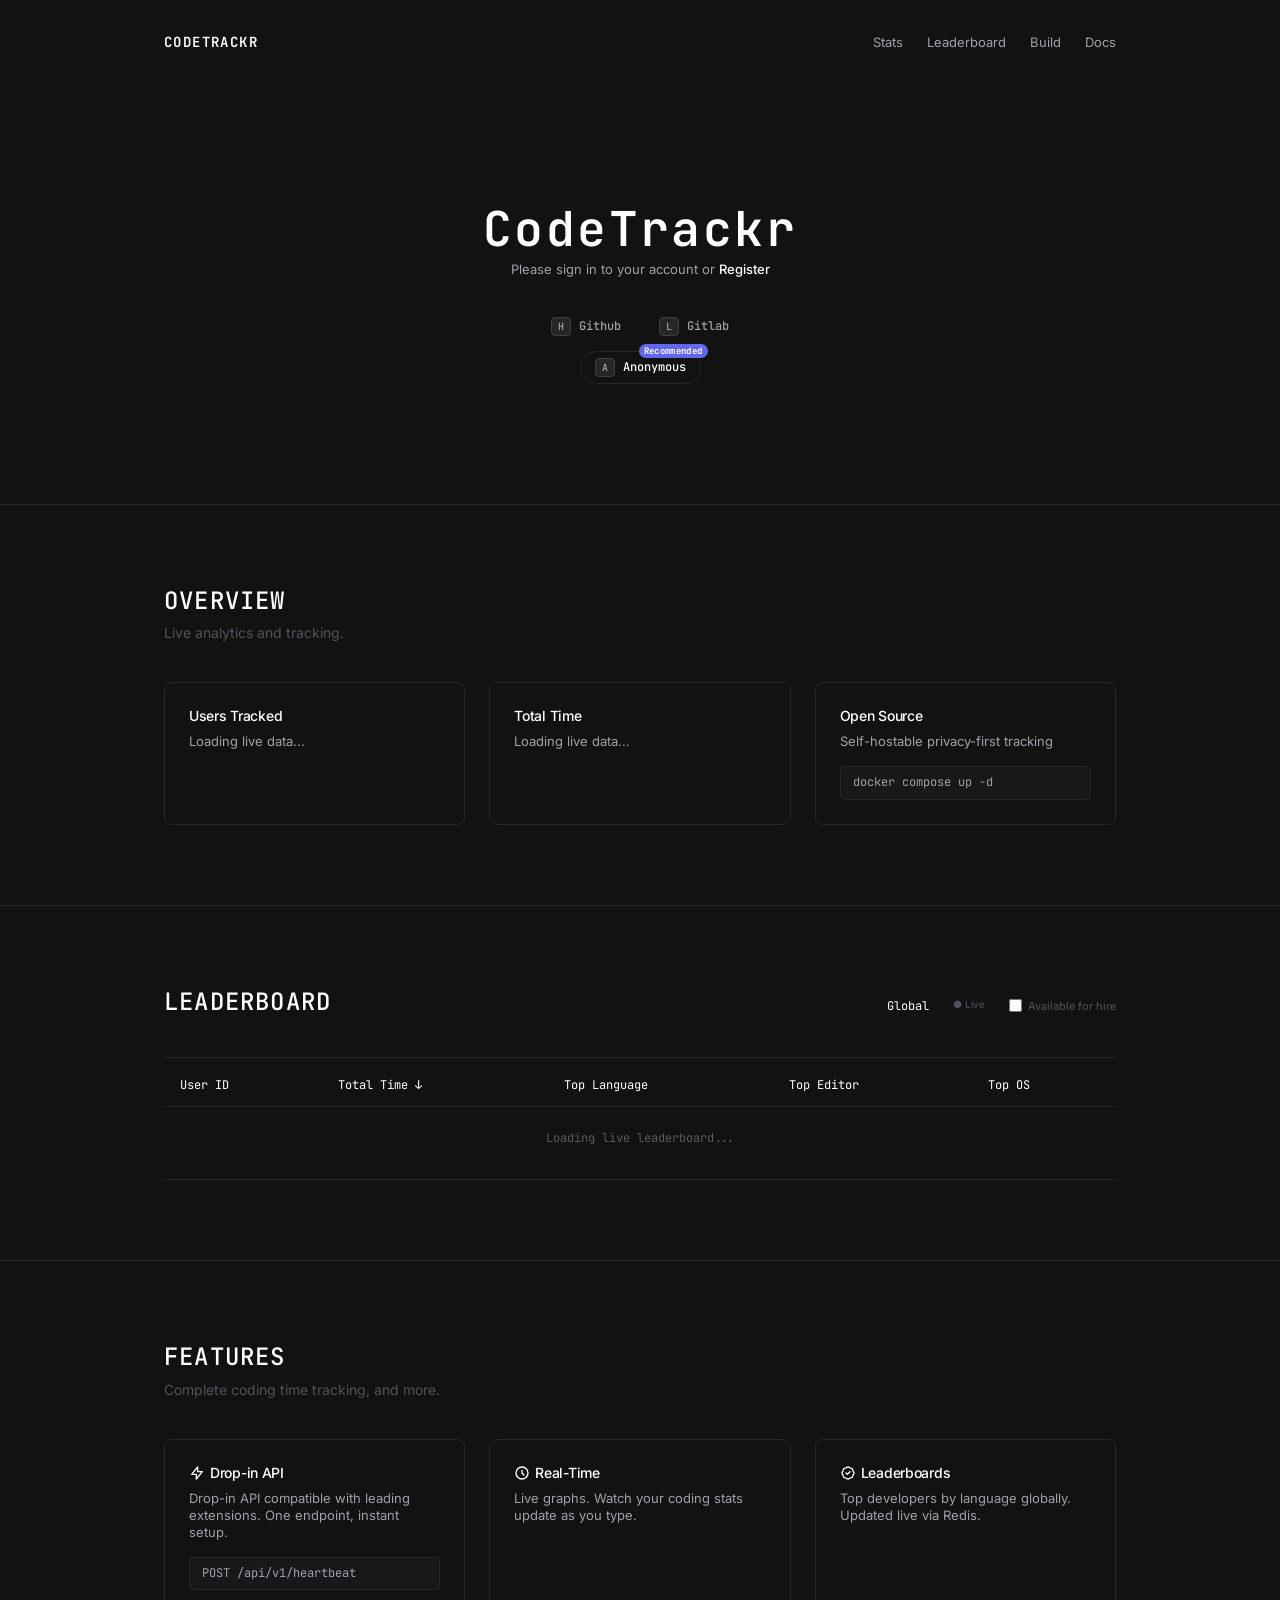
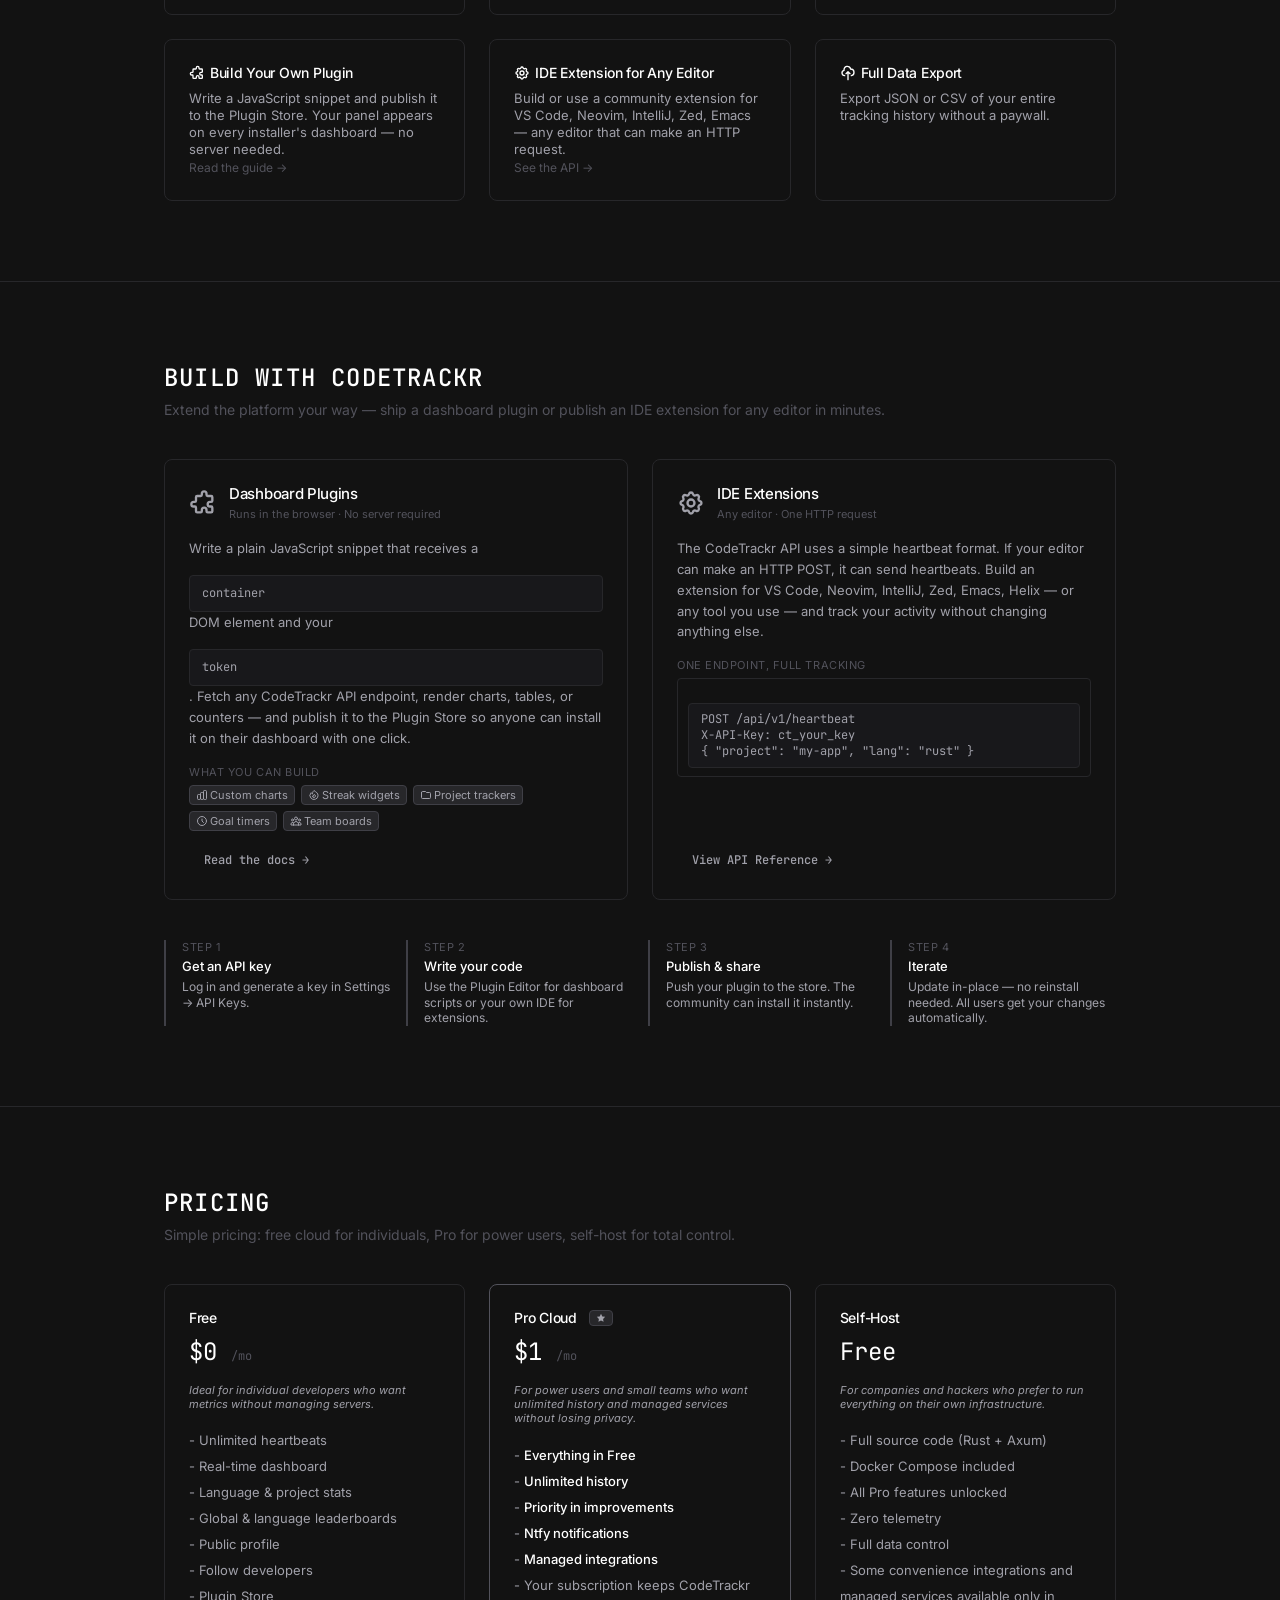
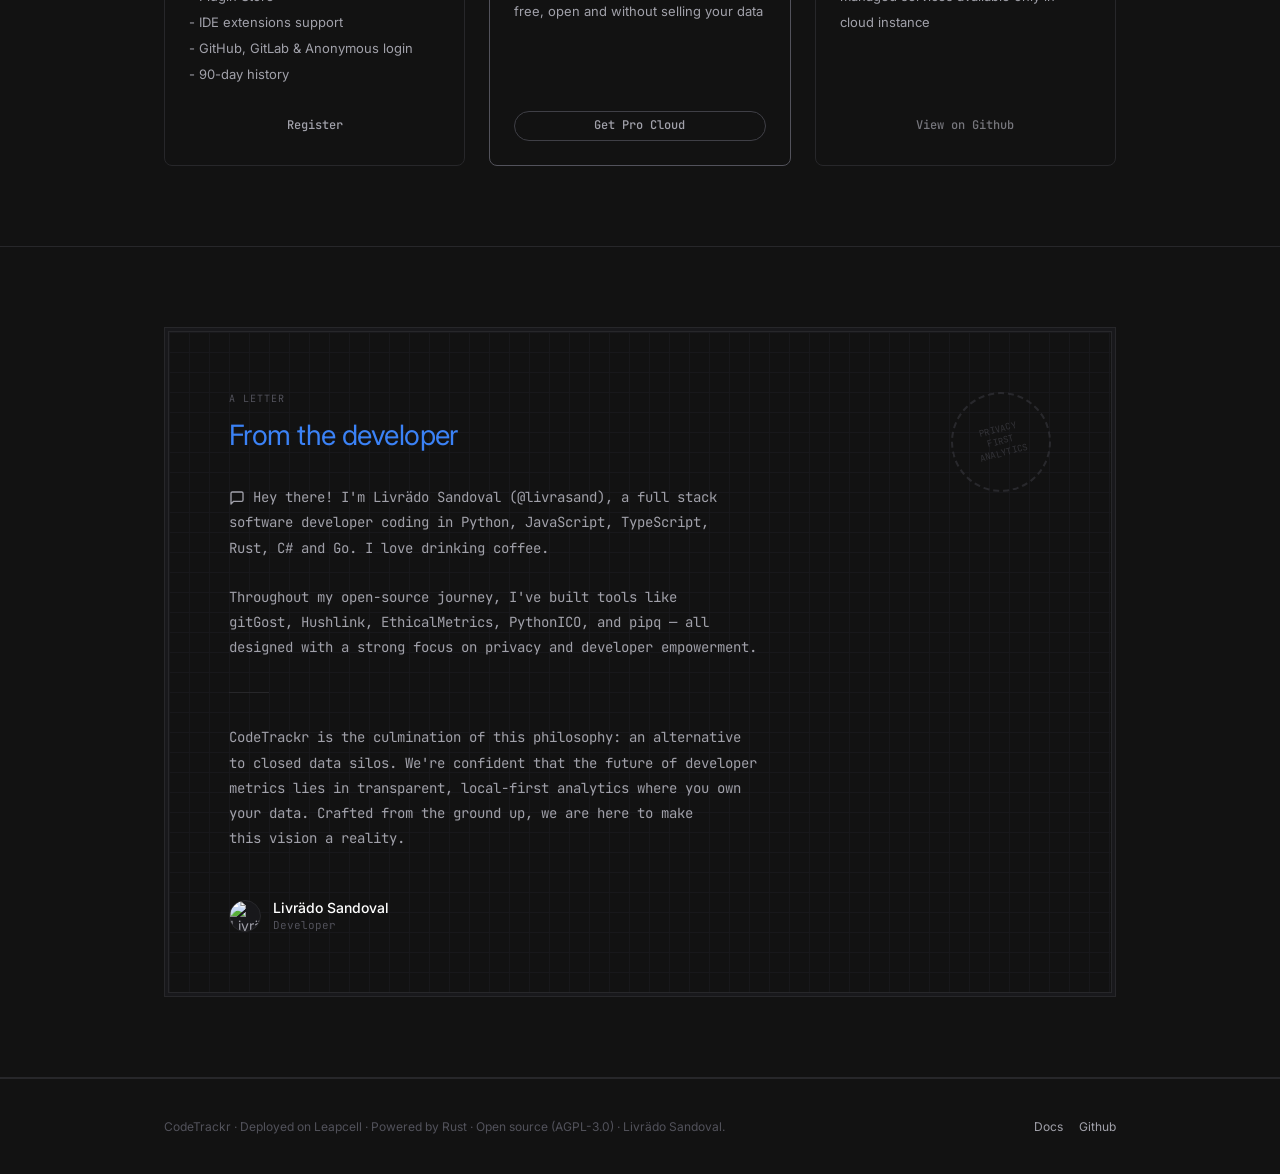
==== static/index.html @ 177bf5cb "Renumera migración 0012 a 0018, agrega migración 0019 para corregir color de celdas vacías en activi" ====
<!DOCTYPE html>
<html lang="en">

<head>
  <meta charset="UTF-8" />
  <meta name="viewport" content="width=device-width, initial-scale=1.0" />
  <title>CodeTrackr — Code Time Tracking</title>
  <meta name="description" content="Minimalist code time tracking for developers." />
  <link rel="icon" type="image/png" href="/static/images/logo.png" />
  <link rel="stylesheet" href="/static/css/main.css" />
  <script src="https://cdn.jsdelivr.net/npm/sortablejs@1.15.0/Sortable.min.js"></script>
</head>

<body>

  <!-- NAV -->
  <nav class="nav" id="nav">
    <div class="container nav-inner">
      <a href="/" class="nav-logo" id="nav-logo">CodeTrackr</a>
      <button class="nav-toggle" id="nav-toggle" aria-label="Menu" onclick="document.getElementById('nav-links').classList.toggle('open')"><span></span><span></span><span></span></button>
      <ul class="nav-links" id="nav-links">
        <li><a href="/#stats" class="nav-link">Stats</a></li>
        <li><a href="/#leaderboard" class="nav-link">Leaderboard</a></li>
        <li><a href="/#build" class="nav-link">Build</a></li>
        <li><a href="/docs" class="nav-link">Docs</a></li>
        <li id="nav-user-item" style="display:none;">
          <a href="javascript:void(0)" onclick="showDashboard()" class="nav-user-pill">
            <img id="nav-avatar" src="" alt="" style="width:24px; height:24px; border-radius:50%; margin-right:8px;">
            <span id="nav-username"></span>
          </a>
        </li>
      </ul>
    </div>
  </nav>

  <!-- HERO / LOGIN -->
  <section class="hero" id="hero">
    <div class="container">
      <div class="login-box">
        <div class="hero-logo-big">CodeTrackr</div>
        <p class="hero-desc">Please sign in to your account or <strong>Register</strong></p>
        <div class="login-actions">
          <a href="/auth/github" class="btn">
            <span class="key-hint">H</span> Github
          </a>
          <a href="/auth/gitlab" class="btn">
            <span class="key-hint">L</span> Gitlab
          </a>
          <button class="btn" onclick="showAnonymousAuth()" style="background:var(--bg); color:var(--text-main); border:1px solid var(--border); position:relative;">
            <span class="key-hint">A</span> Anonymous
            <span style="position:absolute; top:-8px; right:-8px; background:var(--accent); color:#fff; font-size:9px; font-weight:700; padding:1px 5px; border-radius:20px; letter-spacing:.04em; pointer-events:none;">Recommended</span>
          </button>
        </div>
      </div>
    </div>
  </section>

  <!-- STATS / OVERVIEW -->
  <section class="section" id="stats">
    <div class="container">
      <div class="section-header">
        <h2 class="section-title">Overview</h2>
        <p class="section-desc">Live analytics and tracking.</p>
      </div>
      <div class="grid-3">
        <div class="card">
          <h3>Users Tracked</h3>
          <p id="stat-devs" style="color:var(--text-muted);">Loading live data...</p>
        </div>
        <div class="card">
          <h3>Total Time</h3>
          <p id="stat-hours" style="color:var(--text-muted);">Loading live data...</p>
        </div>
        <div class="card">
          <h3>Open Source</h3>
          <p>Self-hostable privacy-first tracking</p>
          <code>docker compose up -d</code>
        </div>
      </div>
    </div>
  </section>

  <!-- LEADERBOARD -->
  <section class="section" id="leaderboard">
    <div class="container">
      <div class="section-header" style="display:flex; justify-content:space-between; align-items:baseline;">
        <h2 class="section-title" style="margin:0;">Leaderboard</h2>
        <div style="display:flex; align-items:center; gap:16px; flex-wrap:wrap;">
          <div class="lb-controls" style="display:flex; gap:16px;" id="lb-tabs">
            <button class="code-tab active" data-tab="global">Global</button>
            <span style="font-size:10px; color:var(--text-dark); margin-left:8px;">● Live</span>
          </div>
          <label style="display:flex; align-items:center; gap:6px; font-size:11px; color:var(--text-dark); cursor:pointer; margin-left:8px;">
            <input type="checkbox" id="lb-filter-hire" onchange="applyLeaderboardHireFilter(this)"> Available for hire
          </label>
        </div>
      </div>

      <div class="table-wrapper">
        <table>
          <thead>
            <tr>
              <th>User ID</th>
              <th>Total Time ↓</th>
              <th>Top Language</th>
              <th>Top Editor</th>
              <th>Top OS</th>
            </tr>
          </thead>
          <tbody id="lb-rows">
            <tr>
              <td colspan="5" style="text-align:center; padding: 24px; color: var(--text-muted); opacity: 0.5;">Loading live leaderboard...</td>
            </tr>
          </tbody>
        </table>
      </div>
    </div>
  </section>

  <!-- FEATURES -->
  <section class="section" id="features">
    <div class="container">
      <div class="section-header">
        <h2 class="section-title">Features</h2>
        <p class="section-desc">Complete coding time tracking, and more.</p>
      </div>
      <div class="grid-3">
        <div class="card">
          <h3><svg class="w-5 h-5 inline mr-2" style="width:16px; height:16px; margin-right: 5px; vertical-align:text-bottom;" fill="none" stroke="currentColor" viewBox="0 0 24 24"><path stroke-linecap="round" stroke-linejoin="round" stroke-width="2" d="M13 10V3L4 14h7v7l9-11h-7z"></path></svg>Drop-in API</h3>
          <p>Drop-in API compatible with leading extensions. One endpoint, instant setup.</p>
          <code>POST /api/v1/heartbeat</code>
        </div>
        <div class="card">
          <h3><svg class="w-5 h-5 inline mr-2" style="width:16px; height:16px; margin-right: 5px; vertical-align:text-bottom;" fill="none" stroke="currentColor" viewBox="0 0 24 24"><path stroke-linecap="round" stroke-linejoin="round" stroke-width="2" d="M12 8v4l3 3m6-3a9 9 0 11-18 0 9 9 0 0118 0z"></path></svg>Real-Time</h3>
          <p>Live graphs. Watch your coding stats update as you type.</p>
        </div>
        <div class="card">
          <h3><svg class="w-5 h-5 inline mr-2" style="width:16px; height:16px; margin-right: 5px; vertical-align:text-bottom;" fill="none" stroke="currentColor" viewBox="0 0 24 24"><path stroke-linecap="round" stroke-linejoin="round" stroke-width="2" d="M9 12l2 2 4-4M7.835 4.697a3.42 3.42 0 001.946-.806 3.42 3.42 0 014.438 0 3.42 3.42 0 001.946.806 3.42 3.42 0 013.138 3.138 3.42 3.42 0 00.806 1.946 3.42 3.42 0 010 4.438 3.42 3.42 0 00-.806 1.946 3.42 3.42 0 01-3.138 3.138 3.42 3.42 0 00-1.946.806 3.42 3.42 0 01-4.438 0 3.42 3.42 0 00-1.946-.806 3.42 3.42 0 01-3.138-3.138 3.42 3.42 0 00-.806-1.946 3.42 3.42 0 010-4.438 3.42 3.42 0 00.806-1.946 3.42 3.42 0 013.138-3.138z"></path></svg>Leaderboards</h3>
          <p>Top developers by language globally. Updated live via Redis.</p>
        </div>
        <div class="card">
          <h3><svg class="w-5 h-5 inline mr-2" style="width:16px; height:16px; margin-right: 5px; vertical-align:text-bottom;" fill="none" stroke="currentColor" viewBox="0 0 24 24"><path stroke-linecap="round" stroke-linejoin="round" stroke-width="2" d="M11 4a2 2 0 114 0v1a1 1 0 001 1h3a1 1 0 011 1v3a1 1 0 01-1 1h-1a2 2 0 100 4h1a1 1 0 011 1v3a1 1 0 01-1 1h-3a1 1 0 01-1-1v-1a2 2 0 10-4 0v1a1 1 0 01-1 1H7a1 1 0 01-1-1v-3a1 1 0 00-1-1H4a2 2 0 110-4h1a1 1 0 001-1V7a1 1 0 011-1h3a1 1 0 001-1V4z"></path></svg>Build Your Own Plugin</h3>
          <p>Write a JavaScript snippet and publish it to the Plugin Store. Your panel appears on every installer's dashboard — no server needed.</p>
          <a href="/docs#widget-plugins" style="font-size:12px; color:var(--text-dark);">Read the guide →</a>
        </div>
        <div class="card">
          <h3><svg class="w-5 h-5 inline mr-2" style="width:16px; height:16px; margin-right: 5px; vertical-align:text-bottom;" fill="none" stroke="currentColor" viewBox="0 0 24 24"><path stroke-linecap="round" stroke-linejoin="round" stroke-width="2" d="M10.325 4.317c.426-1.756 2.924-1.756 3.35 0a1.724 1.724 0 002.573 1.066c1.543-.94 3.31.826 2.37 2.37a1.724 1.724 0 001.065 2.572c1.756.426 1.756 2.924 0 3.35a1.724 1.724 0 00-1.066 2.573c.94 1.543-.826 3.31-2.37 2.37a1.724 1.724 0 00-2.572 1.065c-.426 1.756-2.924 1.756-3.35 0a1.724 1.724 0 00-2.573-1.066c-1.543.94-3.31-.826-2.37-2.37a1.724 1.724 0 00-1.065-2.572c-1.756-.426-1.756-2.924 0-3.35a1.724 1.724 0 001.066-2.573c-.94-1.543.826-3.31 2.37-2.37.996.608 2.296.07 2.572-1.065z"></path><path stroke-linecap="round" stroke-linejoin="round" stroke-width="2" d="M15 12a3 3 0 11-6 0 3 3 0 016 0z"></path></svg>IDE Extension for Any Editor</h3>
          <p>Build or use a community extension for VS Code, Neovim, IntelliJ, Zed, Emacs — any editor that can make an HTTP request.</p>
          <a href="/docs#creating-extensions" style="font-size:12px; color:var(--text-dark);">See the API →</a>
        </div>
        <div class="card">
          <h3><svg class="w-5 h-5 inline mr-2" style="width:16px; height:16px; margin-right: 5px; vertical-align:text-bottom;" fill="none" stroke="currentColor" viewBox="0 0 24 24"><path stroke-linecap="round" stroke-linejoin="round" stroke-width="2" d="M7 16a4 4 0 01-.88-7.903A5 5 0 1115.9 6L16 6a5 5 0 011 9.9M15 13l-3-3m0 0l-3 3m3-3v12"></path></svg>Full Data Export</h3>
          <p>Export JSON or CSV of your entire tracking history without a paywall.</p>
        </div>
      </div>
    </div>
  </section>

  <!-- BUILD WITH CODETRACKR -->
  <section class="section" id="build">
    <div class="container">
      <div class="section-header">
        <h2 class="section-title">Build with CodeTrackr</h2>
        <p class="section-desc">Extend the platform your way — ship a dashboard plugin or publish an IDE extension for any editor in minutes.</p>
      </div>

      <div class="grid-2" style="margin-bottom:40px;">
        <!-- Plugin card -->
        <div class="card" style="display:flex; flex-direction:column; gap:16px;">
          <div style="display:flex; align-items:center; gap:12px;">
            <svg style="font-size:28px; line-height:1; width:28px; height:28px;" fill="none" stroke="currentColor" viewBox="0 0 24 24"><path stroke-linecap="round" stroke-linejoin="round" stroke-width="2" d="M11 4a2 2 0 114 0v1a1 1 0 001 1h3a1 1 0 011 1v3a1 1 0 01-1 1h-1a2 2 0 100 4h1a1 1 0 011 1v3a1 1 0 01-1 1h-3a1 1 0 01-1-1v-1a2 2 0 10-4 0v1a1 1 0 01-1 1H7a1 1 0 01-1-1v-3a1 1 0 00-1-1H4a2 2 0 110-4h1a1 1 0 001-1V7a1 1 0 011-1h3a1 1 0 001-1V4z"></path></svg>
            <div>
              <h3 style="margin:0; font-size:15px;">Dashboard Plugins</h3>
              <span style="font-size:11px; color:var(--text-dark);">Runs in the browser · No server required</span>
            </div>
          </div>
          <p style="font-size:13px; color:var(--text-muted); line-height:1.6; margin:0;">Write a plain JavaScript snippet that receives a <code>container</code> DOM element and your <code>token</code>. Fetch any CodeTrackr API endpoint, render charts, tables, or counters — and publish it to the Plugin Store so anyone can install it on their dashboard with one click.</p>
          <div style="display:flex; flex-direction:column; gap:6px;">
            <div style="font-size:11px; color:var(--text-dark); text-transform:uppercase; letter-spacing:.05em;">What you can build</div>
            <div style="display:flex; flex-wrap:wrap; gap:6px;">
              <span class="key-hint" style="font-size:11px;"><svg style="width:12px; height:12px; margin-right:2px; vertical-align:text-bottom;" fill="none" stroke="currentColor" viewBox="0 0 24 24"><path stroke-linecap="round" stroke-linejoin="round" stroke-width="2" d="M9 19v-6a2 2 0 00-2-2H5a2 2 0 00-2 2v6a2 2 0 002 2h2a2 2 0 002-2zm0 0V9a2 2 0 012-2h2a2 2 0 012 2v10m-6 0a2 2 0 002 2h2a2 2 0 002-2m0 0V5a2 2 0 012-2h2a2 2 0 012 2v14a2 2 0 01-2 2h-2a2 2 0 01-2-2z"></path></svg> Custom charts</span>
              <span class="key-hint" style="font-size:11px;"><svg style="width:12px; height:12px; margin-right:2px; vertical-align:text-bottom;" fill="none" stroke="currentColor" viewBox="0 0 24 24"><path stroke-linecap="round" stroke-linejoin="round" stroke-width="2" d="M17.657 18.657A8 8 0 016.343 7.343S7 9 9 10c0-2 .5-5 2.986-7C14 5 16.09 5.777 17.656 7.343A7.975 7.975 0 0120 13a7.975 7.975 0 01-2.343 5.657z"></path><path stroke-linecap="round" stroke-linejoin="round" stroke-width="2" d="M9.879 16.121A3 3 0 1012.015 11L11 14H9c0 .768.293 1.536.879 2.121z"></path></svg> Streak widgets</span>
              <span class="key-hint" style="font-size:11px;"><svg style="width:12px; height:12px; margin-right:2px; vertical-align:text-bottom;" fill="none" stroke="currentColor" viewBox="0 0 24 24"><path stroke-linecap="round" stroke-linejoin="round" stroke-width="2" d="M3 7v10a2 2 0 002 2h14a2 2 0 002-2V9a2 2 0 00-2-2h-6l-2-2H5a2 2 0 00-2 2z"></path></svg> Project trackers</span>
              <span class="key-hint" style="font-size:11px;"><svg style="width:12px; height:12px; margin-right:2px; vertical-align:text-bottom;" fill="none" stroke="currentColor" viewBox="0 0 24 24"><path stroke-linecap="round" stroke-linejoin="round" stroke-width="2" d="M12 8v4l3 3m6-3a9 9 0 11-18 0 9 9 0 0118 0z"></path></svg> Goal timers</span>
              <span class="key-hint" style="font-size:11px;"><svg style="width:12px; height:12px; margin-right:2px; vertical-align:text-bottom;" fill="none" stroke="currentColor" viewBox="0 0 24 24"><path stroke-linecap="round" stroke-linejoin="round" stroke-width="2" d="M17 20h5v-2a3 3 0 00-5.356-1.857M17 20H7m10 0v-2c0-.656-.126-1.283-.356-1.857M7 20H2v-2a3 3 0 015.356-1.857M7 20v-2c0-.656.126-1.283.356-1.857m0 0a5.002 5.002 0 019.288 0M15 7a3 3 0 11-6 0 3 3 0 016 0zm6 3a2 2 0 11-4 0 2 2 0 014 0zM7 10a2 2 0 11-4 0 2 2 0 014 0z"></path></svg> Team boards</span>
            </div>
          </div>
          <div style="display:flex; gap:8px; margin-top:auto;">
            <a href="/docs#widget-plugins" class="btn" style="font-size:12px; padding:5px 14px;">Read the docs →</a>
          </div>
        </div>

        <!-- IDE Extension card -->
        <div class="card" style="display:flex; flex-direction:column; gap:16px;">
          <div style="display:flex; align-items:center; gap:12px;">
            <svg style="font-size:28px; line-height:1; width:28px; height:28px;" fill="none" stroke="currentColor" viewBox="0 0 24 24"><path stroke-linecap="round" stroke-linejoin="round" stroke-width="2" d="M10.325 4.317c.426-1.756 2.924-1.756 3.35 0a1.724 1.724 0 002.573 1.066c1.543-.94 3.31.826 2.37 2.37a1.724 1.724 0 001.065 2.572c1.756.426 1.756 2.924 0 3.35a1.724 1.724 0 00-1.066 2.573c.94 1.543-.826 3.31-2.37 2.37a1.724 1.724 0 00-2.572 1.065c-.426 1.756-2.924 1.756-3.35 0a1.724 1.724 0 00-2.573-1.066c-1.543.94-3.31-.826-2.37-2.37a1.724 1.724 0 00-1.065-2.572c-1.756-.426-1.756-2.924 0-3.35a1.724 1.724 0 001.066-2.573c-.94-1.543.826-3.31 2.37-2.37.996.608 2.296.07 2.572-1.065z"></path><path stroke-linecap="round" stroke-linejoin="round" stroke-width="2" d="M15 12a3 3 0 11-6 0 3 3 0 016 0z"></path></svg>
            <div>
              <h3 style="margin:0; font-size:15px;">IDE Extensions</h3>
              <span style="font-size:11px; color:var(--text-dark);">Any editor · One HTTP request</span>
            </div>
          </div>
          <p style="font-size:13px; color:var(--text-muted); line-height:1.6; margin:0;">The CodeTrackr API uses a simple heartbeat format. If your editor can make an HTTP POST, it can send heartbeats. Build an extension for VS Code, Neovim, IntelliJ, Zed, Emacs, Helix — or any tool you use — and track your activity without changing anything else.</p>
          <div style="display:flex; flex-direction:column; gap:6px;">
            <div style="font-size:11px; color:var(--text-dark); text-transform:uppercase; letter-spacing:.05em;">One endpoint, full tracking</div>
            <pre style="margin:0; font-size:11px; background:var(--bg); border:1px solid var(--border); border-radius:var(--radius-sm); padding:8px 10px; overflow:auto;"><code>POST /api/v1/heartbeat
X-API-Key: ct_your_key
{ "project": "my-app", "lang": "rust" }</code></pre>
          </div>
          <div style="display:flex; gap:8px; margin-top:auto;">
            <a href="/docs#creating-extensions" class="btn" style="font-size:12px; padding:5px 14px;">View API Reference →</a>
          </div>
        </div>
      </div>

      <!-- Steps row -->
      <div style="display:grid; grid-template-columns:repeat(auto-fit,minmax(180px,1fr)); gap:16px;">
        <div style="border-left:2px solid var(--border-focus); padding-left:16px;">
          <div style="font-size:11px; color:var(--text-dark); text-transform:uppercase; letter-spacing:.05em; margin-bottom:4px;">Step 1</div>
          <div style="font-size:13px; color:var(--text-main); font-weight:500; margin-bottom:4px;">Get an API key</div>
          <div style="font-size:12px; color:var(--text-muted);">Log in and generate a key in Settings → API Keys.</div>
        </div>
        <div style="border-left:2px solid var(--border-focus); padding-left:16px;">
          <div style="font-size:11px; color:var(--text-dark); text-transform:uppercase; letter-spacing:.05em; margin-bottom:4px;">Step 2</div>
          <div style="font-size:13px; color:var(--text-main); font-weight:500; margin-bottom:4px;">Write your code</div>
          <div style="font-size:12px; color:var(--text-muted);">Use the Plugin Editor for dashboard scripts or your own IDE for extensions.</div>
        </div>
        <div style="border-left:2px solid var(--border-focus); padding-left:16px;">
          <div style="font-size:11px; color:var(--text-dark); text-transform:uppercase; letter-spacing:.05em; margin-bottom:4px;">Step 3</div>
          <div style="font-size:13px; color:var(--text-main); font-weight:500; margin-bottom:4px;">Publish &amp; share</div>
          <div style="font-size:12px; color:var(--text-muted);">Push your plugin to the store. The community can install it instantly.</div>
        </div>
        <div style="border-left:2px solid var(--border-focus); padding-left:16px;">
          <div style="font-size:11px; color:var(--text-dark); text-transform:uppercase; letter-spacing:.05em; margin-bottom:4px;">Step 4</div>
          <div style="font-size:13px; color:var(--text-main); font-weight:500; margin-bottom:4px;">Iterate</div>
          <div style="font-size:12px; color:var(--text-muted);">Update in-place — no reinstall needed. All users get your changes automatically.</div>
        </div>
      </div>
    </div>
  </section>

  <!-- DASHBOARD -->
  <section class="section hidden" id="dashboard">
    <div class="container">
      <div style="display:flex; justify-content:space-between; align-items:center; margin-bottom:32px;">
        <div style="display:flex; align-items:center; gap:16px;">
          <img id="dash-avatar" src="" alt="" style="width:48px; height:48px; border-radius:50%; border:1px solid var(--border);">
          <div>
            <div id="dash-greeting" style="font-size:18px; color:var(--text-main);">Good morning!</div>
            <div id="dash-date" style="font-size:12px; color:var(--text-muted);"></div>
          </div>
        </div>
        <div style="display:flex; align-items:center; gap:16px;">
          <a href="/plugin-store" class="nav-link" style="font-size:12px; padding:4px 12px;" >Plugin Store</a>
          <span id="dash-pro-badge" style="display:none; font-size:11px; color:var(--text-dark);" class="key-hint"><svg style="width:10px; height:10px; vertical-align:text-bottom;" fill="currentColor" viewBox="0 0 24 24"><path d="M12 2l3.09 6.26L22 9.27l-5 4.87 1.18 6.88L12 17.77l-6.18 3.25L7 14.14 2 9.27l6.91-1.01L12 2z"></path></svg> Pro</span>
          <button id="btn-upgrade-pro" onclick="startCheckout(this)" style="display:none; font-size:12px; padding:4px 12px;cursor: pointer;" class="key-hint">★ Upgrade to Pro</button>
          <button class="btn" onclick="logout()" style="color:var(--text-dark); font-size:12px; padding:4px 12px;">Logout</button>
        </div>
      </div>

      <!-- Stat Cards -->
      <div class="grid-3" style="margin-bottom:32px;">
        <div class="card" id="dcard-today">
          <h3 style="font-size:11px; text-transform:uppercase; color:var(--text-dark); margin-bottom:8px;">Today</h3>
          <div id="dcard-today-val" style="font-size:28px; font-family:var(--font-mono); color:var(--text-main);">—</div>
          <div id="dcard-today-lang" style="font-size:12px; color:var(--text-muted); margin-top:4px;">—</div>
        </div>
        <div class="card">
          <h3 style="font-size:11px; text-transform:uppercase; color:var(--text-dark); margin-bottom:8px;">This Week</h3>
          <div id="dcard-week-val" style="font-size:28px; font-family:var(--font-mono); color:var(--text-main);">—</div>
          <div id="dcard-week-proj" style="font-size:12px; color:var(--text-muted); margin-top:4px;">—</div>
        </div>
        <div class="card">
          <h3 style="font-size:11px; text-transform:uppercase; color:var(--text-dark); margin-bottom:8px;">Streak</h3>
          <div id="dcard-streak-val" style="font-size:28px; font-family:var(--font-mono); color:var(--text-main);">—</div>
          <div style="font-size:12px; color:var(--text-muted); margin-top:4px;">Current: <span id="dash-streak">—</span> days</div>
        </div>
      </div>

      <div class="grid-2" style="margin-bottom:32px;">
        <!-- Daily Chart -->
        <div class="card dash-chart-card">
          <h3 style="font-size:12px; text-transform:uppercase; color:var(--text-dark); margin-bottom:16px;">Daily Activity (7d)</h3>
          <div id="chart-daily-container" style="display:flex; align-items:flex-end; gap:6px; height:80px;"></div>
        </div>
        <!-- Languages -->
        <div class="card">
          <h3 style="font-size:12px; text-transform:uppercase; color:var(--text-dark); margin-bottom:4px;">Top Language</h3>
          <div id="dcard-lang-val" style="font-size:20px; font-family:var(--font-mono); color:var(--text-main); margin-bottom:2px;">—</div>
          <div id="dcard-lang-pct" style="font-size:12px; color:var(--text-muted); margin-bottom:16px;">—</div>
          <div id="lang-bars"></div>
        </div>
      </div>

      <!-- Projects -->
      <div class="card" style="margin-bottom:32px;">
        <h3 style="font-size:12px; text-transform:uppercase; color:var(--text-dark); margin-bottom:12px;">Projects (7d)</h3>
        <div id="dash-projects-list"><span style="font-size:12px; color:var(--text-muted);">—</span></div>
      </div>

      <!-- Work Types + Sessions -->
      <div class="grid-2" style="margin-bottom:32px;">
        <!-- Work Type Breakdown -->
        <div class="card" id="dash-work-types-card">
          <div style="display:flex; justify-content:space-between; align-items:center; margin-bottom:12px;">
            <h3 style="font-size:12px; text-transform:uppercase; color:var(--text-dark); margin:0;">Work Type (7d)</h3>
          </div>
          <div id="dash-work-types-bars"><span style="font-size:12px; color:var(--text-muted);">—</span></div>
        </div>
        <!-- Coding Sessions -->
        <div class="card" id="dash-sessions-card">
          <div style="display:flex; justify-content:space-between; align-items:center; margin-bottom:12px;">
            <h3 style="font-size:12px; text-transform:uppercase; color:var(--text-dark); margin:0;">Recent Sessions</h3>
            <span id="dash-sessions-count" style="font-size:11px; color:var(--text-dark);"></span>
          </div>
          <div id="dash-sessions-list"><span style="font-size:12px; color:var(--text-muted);">—</span></div>
        </div>
      </div>

      <!-- API Key -->
      <div class="card" style="margin-bottom:32px;">
        <h3 style="font-size:12px; text-transform:uppercase; color:var(--text-dark); margin-bottom:12px;">API Key</h3>
        <code id="dash-apikey" style="font-size:13px;">—</code>
        <div style="margin-top:12px; display:flex; gap:8px;">
          <button class="btn" id="btn-copy-key" style="padding:4px 10px; font-size:11px;">Copy</button>
          <button class="btn" id="btn-new-key" style="padding:4px 10px; font-size:11px;">New Key</button>
        </div>
      </div>

      <!-- Plugin Panels (installed) -->
      <div id="dash-plugins" style="display:grid; gap:16px; margin-bottom:32px;"></div>



      <!-- Public Profile Settings -->
      <div class="card" style="margin-bottom:32px;" id="profile-settings-card">
        <div style="display:flex; justify-content:space-between; align-items:center; margin-bottom:16px;">
          <h3 style="font-size:12px; text-transform:uppercase; color:var(--text-dark); margin:0;">Public Profile</h3>
          <a id="dash-profile-link" href="#" target="_blank" style="font-size:11px; color:var(--text-dark);">↗ View my profile</a>
        </div>
        <div style="display:grid; grid-template-columns:1fr 1fr; gap:12px; margin-bottom:16px;">
          <div>
            <label style="font-size:11px; color:var(--text-dark); display:block; margin-bottom:4px;">Bio</label>
            <textarea id="profile-bio" rows="2" placeholder="Tell the world about yourself…" style="width:100%; background:var(--bg); border:1px solid var(--border); color:var(--text-main); padding:6px 10px; font-size:12px; border-radius:var(--radius-sm); box-sizing:border-box; resize:vertical;"></textarea>
          </div>
          <div>
            <label style="font-size:11px; color:var(--text-dark); display:block; margin-bottom:4px;">Website</label>
            <input id="profile-website" type="url" placeholder="https://your-site.com" style="width:100%; background:var(--bg); border:1px solid var(--border); color:var(--text-main); padding:6px 10px; font-size:12px; border-radius:var(--radius-sm); box-sizing:border-box;">
          </div>
        </div>
        <div style="font-size:11px; color:var(--text-dark); margin-bottom:10px; text-transform:uppercase; letter-spacing:.05em;">Show on profile</div>
        <div style="display:flex; flex-wrap:wrap; gap:10px; margin-bottom:16px;" id="profile-toggles">
          <label style="display:flex; align-items:center; gap:6px; font-size:12px; cursor:pointer;"><input type="checkbox" id="ptog-public" onchange="saveProfileSettings()"> Public profile</label>
          <label style="display:flex; align-items:center; gap:6px; font-size:12px; cursor:pointer;"><input type="checkbox" id="ptog-activity" onchange="saveProfileSettings()"> Activity</label>
          <label style="display:flex; align-items:center; gap:6px; font-size:12px; cursor:pointer;"><input type="checkbox" id="ptog-streak" onchange="saveProfileSettings()"> Streak</label>
          <label style="display:flex; align-items:center; gap:6px; font-size:12px; cursor:pointer;"><input type="checkbox" id="ptog-languages" onchange="saveProfileSettings()"> Languages</label>
          <label style="display:flex; align-items:center; gap:6px; font-size:12px; cursor:pointer;"><input type="checkbox" id="ptog-projects" onchange="saveProfileSettings()"> Projects</label>
          <label style="display:flex; align-items:center; gap:6px; font-size:12px; cursor:pointer;"><input type="checkbox" id="ptog-plugins" onchange="saveProfileSettings()"> Plugins</label>
          <label style="display:flex; align-items:center; gap:6px; font-size:12px; cursor:pointer;"><input type="checkbox" id="ptog-hire" onchange="saveProfileSettings()"> Available for hire</label>
        </div>
        <button class="btn" style="font-size:12px;" onclick="saveProfileSettings()">Save Profile</button>
        <span id="profile-save-status" style="font-size:11px; color:var(--accent); margin-left:10px; display:none;">Saved!</span>
      </div>

    </div>
  </section>

  <!-- PUBLIC PROFILE VIEW -->
  <section class="section hidden" id="public-profile">
    <div class="container" style="max-width:720px;">
      <!-- Header -->
      <div style="display:flex; align-items:flex-start; gap:20px; margin-bottom:28px; flex-wrap:wrap;">
        <img id="pp-avatar" src="" alt="" style="width:72px; height:72px; border-radius:50%; border:1px solid var(--border); flex-shrink:0;">
        <div style="flex:1; min-width:180px;">
          <div style="display:flex; align-items:center; gap:12px; flex-wrap:wrap; margin-bottom:4px;">
            <h2 style="margin:0; font-size:20px;" id="pp-display-name"></h2>
            <span style="font-size:13px; color:var(--text-dark);" id="pp-username"></span>
            <span class="key-hint" style="font-size:10px; display:none;" id="pp-plan"></span>
          </div>
          <p style="margin:4px 0 8px; font-size:13px; color:var(--text-muted); line-height:1.5;" id="pp-bio"></p>
          <div style="display:flex; gap:16px; flex-wrap:wrap; font-size:12px; color:var(--text-dark);">
            <span><strong id="pp-followers">0</strong> followers</span>
            <span><strong id="pp-following">0</strong> following</span>
            <span id="pp-country"></span>
            <a id="pp-website" href="#" target="_blank" style="color:var(--text-dark); display:none;">↗ website</a>
          </div>
        </div>
        <div id="pp-actions" style="flex-shrink:0;"></div>
      </div>

      <!-- Streak + Weekly -->
      <div class="grid-3" style="margin-bottom:24px;" id="pp-stats-row">
        <div class="card" id="pp-streak-card">
          <h3 style="font-size:11px; text-transform:uppercase; color:var(--text-dark); margin-bottom:4px;">Streak</h3>
          <div style="font-size:24px; font-family:var(--font-mono);" id="pp-streak">—</div>
          <div style="font-size:11px; color:var(--text-muted);">days</div>
        </div>
        <div class="card" id="pp-activity-card">
          <h3 style="font-size:11px; text-transform:uppercase; color:var(--text-dark); margin-bottom:4px;">This Week</h3>
          <div style="font-size:24px; font-family:var(--font-mono);" id="pp-weekly">—</div>
          <div style="font-size:11px; color:var(--text-muted);">coded</div>
        </div>
        <div class="card">
          <h3 style="font-size:11px; text-transform:uppercase; color:var(--text-dark); margin-bottom:4px;">Member since</h3>
          <div style="font-size:14px; font-family:var(--font-mono);" id="pp-since">—</div>
        </div>
      </div>

      <!-- Languages -->
      <div class="card" style="margin-bottom:24px; display:none;" id="pp-languages-card">
        <h3 style="font-size:12px; text-transform:uppercase; color:var(--text-dark); margin-bottom:12px;">Languages (30d)</h3>
        <div id="pp-lang-bars"></div>
      </div>

      <!-- Projects -->
      <div class="card" style="margin-bottom:24px; display:none;" id="pp-projects-card">
        <h3 style="font-size:12px; text-transform:uppercase; color:var(--text-dark); margin-bottom:12px;">Projects (30d)</h3>
        <div id="pp-projects-list"></div>
      </div>

      <!-- Plugins -->
      <div style="margin-bottom:24px; display:none;" id="pp-plugins-card">
        <h3 style="font-size:12px; text-transform:uppercase; color:var(--text-dark); margin-bottom:12px;">Published Plugins</h3>
        <div class="grid-3" id="pp-plugins-grid"></div>
      </div>

      <!-- Available for Hire badge (conditional) -->
      <div id="pp-hire-section" style="display:none; margin-bottom:16px;">
        <span style="display:inline-flex; align-items:center; gap:6px; font-size:12px; background:var(--accent); color:#fff; border-radius:var(--radius-sm); padding:4px 10px; font-weight:600;"><svg style="width:10px; height:10px; vertical-align:text-bottom;" fill="none" stroke="currentColor" viewBox="0 0 24 24"><path stroke-linecap="round" stroke-linejoin="round" stroke-width="2" d="M5 3v4M3 5h4M6 17v4m-2-2h4m5-16l2.286 6.857L21 12l-5.714 2.143L13 21l-2.286-6.857L5 12l5.714-2.143L13 3z"></path></svg> Available for hire</span>
      </div>

      <!-- Actions row: always visible -->
      <div style="display:flex; align-items:center; gap:8px; margin-bottom:24px; flex-wrap:wrap;">
        <button class="btn" style="font-size:12px;" id="pp-contact-btn" onclick="openContactModal()"><svg style="width:12px; height:12px; vertical-align:text-bottom;" fill="none" stroke="currentColor" viewBox="0 0 24 24"><path stroke-linecap="round" stroke-linejoin="round" stroke-width="2" d="M3 8l7.89 5.26a2 2 0 002.22 0L21 8M5 19h14a2 2 0 002-2V7a2 2 0 00-2-2H5a2 2 0 00-2 2v10a2 2 0 002 2z"></path></svg> Contact</button>
        <button class="btn" style="font-size:12px; color:var(--text-dark);" onclick="closePublicProfile()">← Back</button>
      </div>
    </div>
  </section>

  <!-- HIRE CONTACT MODAL -->
  <div id="hire-contact-modal" style="display:none; position:fixed; inset:0; z-index:1000; background:rgba(0,0,0,0.55); align-items:center; justify-content:center;" onclick="if(event.target===this)closeContactModal()">
    <div class="card" style="width:100%; max-width:420px; margin:16px;" onclick="event.stopPropagation()">
      <div style="display:flex; justify-content:space-between; align-items:center; margin-bottom:16px;">
        <h3 style="margin:0; font-size:14px;">Contact developer</h3>
        <button onclick="closeContactModal()" style="background:none; border:none; color:var(--text-muted); font-size:18px; cursor:pointer; line-height:1;">×</button>
      </div>
      <div style="display:flex; flex-direction:column; gap:10px;">
        <div>
          <label style="font-size:11px; color:var(--text-dark); display:block; margin-bottom:4px;">Your name</label>
          <input id="hire-contact-name" type="text" placeholder="Jane Doe" style="width:100%; background:var(--bg); border:1px solid var(--border); color:var(--text-main); padding:6px 10px; font-size:12px; border-radius:var(--radius-sm); box-sizing:border-box;">
        </div>
        <div>
          <label style="font-size:11px; color:var(--text-dark); display:block; margin-bottom:4px;">Your email</label>
          <input id="hire-contact-email" type="email" placeholder="jane@company.com" style="width:100%; background:var(--bg); border:1px solid var(--border); color:var(--text-main); padding:6px 10px; font-size:12px; border-radius:var(--radius-sm); box-sizing:border-box;">
        </div>
        <div>
          <label style="font-size:11px; color:var(--text-dark); display:block; margin-bottom:4px;">Message</label>
          <textarea id="hire-contact-message" rows="4" placeholder="Tell them about the opportunity…" style="width:100%; background:var(--bg); border:1px solid var(--border); color:var(--text-main); padding:6px 10px; font-size:12px; border-radius:var(--radius-sm); box-sizing:border-box; resize:vertical;"></textarea>
        </div>
        <div style="display:flex; justify-content:flex-end; gap:8px; margin-top:4px;">
          <button class="btn" style="font-size:12px; color:var(--text-dark);" onclick="closeContactModal()">Cancel</button>
          <button class="btn" style="font-size:12px;" id="hire-contact-submit" onclick="submitContactDev()">Send</button>
        </div>
        <div id="hire-contact-status" style="font-size:11px; display:none;"></div>
      </div>
    </div>
  </div>


  <!-- PRICING -->
  <section class="section" id="pricing">
    <div class="container">
      <div class="section-header">
        <h2 class="section-title">Pricing</h2>
        <p class="section-desc">Simple pricing: free cloud for individuals, Pro for power users, self-host for total control.</p>
      </div>
      <div class="grid-3">
        <div class="card" style="display:flex; flex-direction:column; justify-content:space-between; height: 100%;">
          <div>
            <h3>Free</h3>
            <p style="font-size:24px; color:var(--text-main); font-family:var(--font-mono); margin: 8px 0 16px;">$0
              <span style="font-size:12px; color:var(--text-dark);">/mo</span>
            </p>
            <p style="font-size:11px; color:var(--text-muted); margin:0 0 16px; font-style:italic;">Ideal for individual developers who want metrics without managing servers.</p>
            <ul
              style="list-style-type: none; padding:0; margin-bottom: 24px; color:var(--text-muted); font-size:13px; line-height:2;">
              <li>- Unlimited heartbeats</li>
              <li>- Real-time dashboard</li>
              <li>- Language &amp; project stats</li>
              <li>- Global &amp; language leaderboards</li>
              <li>- Public profile</li>
              <li>- Follow developers</li>
              <li>- Plugin Store</li>
              <li>- IDE extensions support</li>
              <li>- GitHub, GitLab &amp; Anonymous login</li>
              <li>- 90-day history</li>
            </ul>
          </div>
          <a href="/auth/github" class="btn" style="width:100%; justify-content:center;">Register</a>
        </div>

        <div class="card"
          style="border-color:var(--text-dark); display:flex; flex-direction:column; justify-content:space-between; height: 100%;">
          <div>
            <h3 style="color:var(--text-main);">Pro Cloud <span class="key-hint" style="margin-left:8px;"><svg style="width:10px; height:10px; vertical-align:text-bottom;" fill="currentColor" viewBox="0 0 24 24"><path d="M12 2l3.09 6.26L22 9.27l-5 4.87 1.18 6.88L12 17.77l-6.18 3.25L7 14.14 2 9.27l6.91-1.01L12 2z"></path></svg></span></h3>
            <p style="font-size:24px; color:var(--text-main); font-family:var(--font-mono); margin: 8px 0 16px;">$1
              <span style="font-size:12px; color:var(--text-dark);">/mo</span>
            </p>
            <p style="font-size:11px; color:var(--text-muted); margin:0 0 16px; font-style:italic;">For power users and small teams who want unlimited history and managed services without losing privacy.</p>
            <ul
              style="list-style-type: none; padding:0; margin-bottom: 24px; color:var(--text-muted); font-size:13px; line-height:2;">
              <li>- <strong>Everything in Free</strong></li>
              <li>- <strong>Unlimited history</strong></li>
              <li>- <strong>Priority in improvements</strong></li>
              <li>- <strong>Ntfy notifications</strong></li>
              <li>- <strong>Managed integrations</strong></li>
              <li>- Your subscription keeps CodeTrackr free, open and without selling your data</li>
            </ul>
          </div>
            <a href="/auth/github" class="btn"
            style="width:100%; justify-content:center; border-color:var(--border-focus);">Get Pro Cloud</a>
        </div>

        <div class="card"
          style="background:transparent; display:flex; flex-direction:column; justify-content:space-between; height: 100%;">
          <div>
            <h3>Self-Host</h3>
            <p style="font-size:24px; color:var(--text-main); font-family:var(--font-mono); margin: 8px 0 16px;">Free
            </p>
            <p style="font-size:11px; color:var(--text-muted); margin:0 0 16px; font-style:italic;">For companies and hackers who prefer to run everything on their own infrastructure.</p>
            <ul
              style="list-style-type: none; padding:0; margin-bottom: 24px; color:var(--text-muted); font-size:13px; line-height:2;">
              <li>- Full source code (Rust + Axum)</li>
              <li>- Docker Compose included</li>
              <li>- All Pro features unlocked</li>
              <li>- Zero telemetry</li>
              <li>- Full data control</li>
              <li>- Some convenience integrations and managed services available only in cloud instance</li>
            </ul>
          </div>
          <a href="https://github.com/codetrackr/codetrackr" target="_blank" class="btn"
            style="width:100%; justify-content:center; opacity:0.7;">View on Github</a>
        </div>
      </div>
    </div>
  </section>

  <!-- ABOUT LETTER -->
  <section class="section" id="about">
    <div class="container">
      <div class="letter-wrapper">
        <div class="letter-inner">
          <div class="letter-seal">
            Privacy<br>First<br>Analytics
          </div>

          <span class="letter-tag">A Letter</span>
          <h2 class="letter-title">From the developer</h2>

          <div class="letter-body">
            <p><svg style="width:16px; height:16px; vertical-align:text-bottom;" fill="none" stroke="currentColor" viewBox="0 0 24 24"><path stroke-linecap="round" stroke-linejoin="round" stroke-width="2" d="M21 15a2 2 0 01-2 2H7l-4 4V5a2 2 0 012-2h14a2 2 0 012 2z"></path></svg> Hey there! I'm Livrädo Sandoval (@livrasand), a full stack<br>
              software developer coding in Python, JavaScript, TypeScript,<br> 
              Rust, C# and Go. I love drinking coffee.</p>

            <p>Throughout my open-source journey, I've built tools like<br>
              gitGost, Hushlink, EthicalMetrics, PythonICO, and pipq — all<br>
              designed with a strong focus on privacy and developer empowerment.</p>

            <hr style="border:none; border-top:1px solid var(--border); width:40px; margin: 32px 0;">

            <p>CodeTrackr is the culmination of this philosophy: an alternative<br>
              to closed data silos. We're confident that the future of developer<br>
              metrics lies in transparent, local-first analytics where you own<br>
              your data. Crafted from the ground up, we are here to make<br>
              this vision a reality.</p>
          </div>

          <div class="letter-footer">
            <div class="letter-avatar">
              <img src="https://github.com/livrasand.png" alt="Livrädo Sandoval">
            </div>
            <div>
              <div class="letter-author-name">Livrädo Sandoval</div>
              <div class="letter-author-sub">Developer</div>
            </div>
          </div>
        </div>
      </div>
    </div>
  </section>

  <!-- FOOTER -->
  <footer class="footer">
    <div class="container footer-inner">
      <span>CodeTrackr · Deployed on Leapcell · Powered by Rust · Open source (AGPL-3.0) · Livrädo Sandoval.</span>
      <div class="footer-links">
        <a href="/docs">Docs</a>
        <a href="https://github.com/codetrackr" target="_blank">Github</a>
      </div>
    </div>
  </footer>

  <!-- MODAL: Publish Plugin -->
  <div id="modal-publish" style="display:none; position:fixed; inset:0; background:rgba(0,0,0,.7); z-index:1000; align-items:center; justify-content:center;">
    <div class="card" style="width:100%; max-width:480px; margin:0 16px; max-height:90vh; overflow-y:auto;">
      <div style="display:flex; justify-content:space-between; align-items:center; margin-bottom:20px;">
        <h3 style="margin:0; font-size:14px; color:var(--text-main);">Publish Plugin</h3>
        <button onclick="closePublishModal()" style="background:none; border:none; color:var(--text-muted); cursor:pointer; font-size:18px;">✕</button>
      </div>
      <div style="display:flex; flex-direction:column; gap:12px;">
        <div>
          <label style="font-size:11px; color:var(--text-dark); display:block; margin-bottom:4px;">Name (kebab-case) *</label>
          <input id="pub-name" type="text" placeholder="my-plugin" style="width:100%; background:var(--bg-card); border:1px solid var(--border); color:var(--text-main); padding:8px 10px; font-size:13px; font-family:var(--font-mono); border-radius:4px; box-sizing:border-box;">
        </div>
        <div>
          <label style="font-size:11px; color:var(--text-dark); display:block; margin-bottom:4px;">Display Name *</label>
          <input id="pub-display-name" type="text" placeholder="My Plugin" style="width:100%; background:var(--bg-card); border:1px solid var(--border); color:var(--text-main); padding:8px 10px; font-size:13px; border-radius:4px; box-sizing:border-box;">
        </div>
        <div>
          <label style="font-size:11px; color:var(--text-dark); display:block; margin-bottom:4px;">Description <span id="pub-desc-count" style="color:var(--text-dark);">(0/90)</span></label>
          <textarea id="pub-description" rows="2" maxlength="90" placeholder="What does this plugin do?" oninput="document.getElementById('pub-desc-count').textContent='('+this.value.length+'/90)'" style="width:100%; background:var(--bg-card); border:1px solid var(--border); color:var(--text-main); padding:8px 10px; font-size:13px; border-radius:4px; box-sizing:border-box; resize:vertical;"></textarea>
        </div>
        <div style="display:grid; grid-template-columns:1fr 1fr; gap:12px;">
          <div>
            <label style="font-size:11px; color:var(--text-dark); display:block; margin-bottom:4px;">Version</label>
            <input id="pub-version" type="text" placeholder="0.1.0" style="width:100%; background:var(--bg-card); border:1px solid var(--border); color:var(--text-main); padding:8px 10px; font-size:13px; font-family:var(--font-mono); border-radius:4px; box-sizing:border-box;">
          </div>
          <div>
            <label style="font-size:11px; color:var(--text-dark); display:block; margin-bottom:4px;">Icon (emoji)</label>
            <input id="pub-icon" type="text" placeholder="🔌" style="width:100%; background:var(--bg-card); border:1px solid var(--border); color:var(--text-main); padding:8px 10px; font-size:13px; border-radius:4px; box-sizing:border-box;">
          </div>
        </div>
        <div>
          <label style="font-size:11px; color:var(--text-dark); display:block; margin-bottom:4px;">Repository URL</label>
          <input id="pub-repo" type="text" placeholder="https://github.com/you/plugin" style="width:100%; background:var(--bg-card); border:1px solid var(--border); color:var(--text-main); padding:8px 10px; font-size:13px; border-radius:4px; box-sizing:border-box;">
        </div>
        <div>
          <label style="font-size:11px; color:var(--text-dark); display:block; margin-bottom:4px;">Widget Type</label>
          <select id="pub-widget-type" style="width:100%; background:var(--bg-card); border:1px solid var(--border); color:var(--text-main); padding:8px 10px; font-size:13px; border-radius:4px; box-sizing:border-box;">
            <option value="counter">Counter</option>
            <option value="chart">Chart</option>
            <option value="list">List</option>
            <option value="text">Text</option>
            <option value="progress">Progress</option>
          </select>
        </div>
        <div>
          <label style="font-size:11px; color:var(--text-dark); display:block; margin-bottom:4px;">Plugin Script (JavaScript) <span style="color:var(--text-muted);">— runs in the user's browser. Use <code>container</code> (DOM element) and <code>token</code> (Bearer token) as variables.</span></label>
          <textarea id="pub-script" rows="8" placeholder="container.textContent = 'Loading...';&#10;&#10;fetch('/api/v1/stats/summary?range=7d', {&#10;  headers: { 'Authorization': 'Bearer ' + token }&#10;})&#10;.then(function(r) { return r.json(); })&#10;.then(function(data) {&#10;  var s = data.total_seconds || 0;&#10;  container.textContent = Math.floor(s/3600) + 'h ' + Math.floor((s%3600)/60) + 'm this week';&#10;})&#10;.catch(function() { container.textContent = '—'; });" style="width:100%; background:var(--bg-card); border:1px solid var(--border); color:var(--text-main); padding:8px 10px; font-size:12px; font-family:var(--font-mono); border-radius:4px; box-sizing:border-box; resize:vertical;"></textarea>
        </div>
        <div id="pub-error" style="display:none; color:#e53; font-size:12px;"></div>
        <button class="btn" onclick="submitPublishPlugin()" id="btn-submit-publish" style="width:100%; justify-content:center;">Publish</button>
      </div>
    </div>
  </div>

  <!-- MODAL: Report Plugin -->
  <div id="modal-report" style="display:none; position:fixed; inset:0; background:rgba(0,0,0,.7); z-index:1000; align-items:center; justify-content:center;">
    <div class="card" style="width:100%; max-width:400px; margin:0 16px;">
      <div style="display:flex; justify-content:space-between; align-items:center; margin-bottom:20px;">
        <h3 style="margin:0; font-size:14px; color:var(--text-main);">Report Plugin</h3>
        <button onclick="closeReportModal()" style="background:none; border:none; color:var(--text-muted); cursor:pointer; font-size:18px;">✕</button>
      </div>
      <input type="hidden" id="report-plugin-id">
      <div style="display:flex; flex-direction:column; gap:12px;">
        <div>
          <label style="font-size:11px; color:var(--text-dark); display:block; margin-bottom:4px;">Reason *</label>
          <select id="report-reason" style="width:100%; background:var(--bg-card); border:1px solid var(--border); color:var(--text-main); padding:8px 10px; font-size:13px; border-radius:4px; box-sizing:border-box;">
            <option value="spam">Spam</option>
            <option value="malware">Malware / Security risk</option>
            <option value="inappropriate">Inappropriate content</option>
            <option value="broken">Broken / Not working</option>
            <option value="other">Other</option>
          </select>
        </div>
        <div>
          <label style="font-size:11px; color:var(--text-dark); display:block; margin-bottom:4px;">Details (optional)</label>
          <textarea id="report-description" rows="3" placeholder="Describe the issue..." style="width:100%; background:var(--bg-card); border:1px solid var(--border); color:var(--text-main); padding:8px 10px; font-size:13px; border-radius:4px; box-sizing:border-box; resize:vertical;"></textarea>
        </div>
        <div id="report-error" style="display:none; color:#e53; font-size:12px;"></div>
        <button class="btn" onclick="submitReport()" style="width:100%; justify-content:center;">Submit Report</button>
      </div>
    </div>
  </div>

  <!-- TOAST container -->
  <div id="toast-container" style="position:fixed; bottom:24px; right:24px; z-index:2000; display:flex; flex-direction:column; gap:10px; pointer-events:none;"></div>

  <!-- MODAL: Plugin Detail -->
  <div id="modal-plugin-detail" style="display:none; position:fixed; inset:0; background:rgba(0,0,0,.75); z-index:1500; align-items:flex-start; justify-content:center; overflow-y:auto; padding:24px 16px;">
    <div class="card" style="width:100%; max-width:680px; margin:0 auto; display:flex; flex-direction:column; gap:20px;">

      <!-- Header -->
      <div style="display:flex; justify-content:space-between; align-items:flex-start;">
        <div style="flex:1;">
          <div style="display:flex; align-items:center; gap:10px; flex-wrap:wrap;">
            <h3 style="margin:0; font-size:16px;" id="detail-title"></h3>
            <span class="key-hint" style="font-size:10px; padding:2px 6px;" id="detail-version"></span>
          </div>
          <div style="font-size:11px; color:var(--text-dark); font-family:var(--font-mono); margin-top:4px;" id="detail-name"></div>
          <div style="display:flex; align-items:center; gap:8px; margin-top:6px;">
            <span id="detail-stars" style="font-size:14px; letter-spacing:1px;"></span>
            <span style="font-size:11px; color:var(--text-dark);" id="detail-rating-count"></span>
          </div>
        </div>
        <button onclick="closePluginDetailModal()" style="background:none; border:none; color:var(--text-muted); cursor:pointer; font-size:18px; flex-shrink:0;">✕</button>
      </div>

      <!-- Description -->
      <p style="margin:0; font-size:13px; color:var(--text-muted); line-height:1.6;" id="detail-description"></p>

      <!-- Meta row -->
      <div style="display:flex; gap:16px; flex-wrap:wrap; font-size:11px; color:var(--text-dark);">
        <span>↓ <span id="detail-installs"></span> installs</span>
        <a id="detail-repo" href="#" target="_blank" style="color:var(--text-dark); display:none;">↗ repository</a>
      </div>

      <!-- Action buttons -->
      <div style="display:flex; gap:8px; flex-wrap:wrap;" id="detail-actions"></div>

      <!-- Screenshots -->
      <div id="detail-screenshots-section" style="display:none;">
        <div style="font-size:11px; color:var(--text-dark); margin-bottom:8px; text-transform:uppercase; letter-spacing:.05em;">Screenshots</div>
        <div id="detail-screenshots" style="display:flex; gap:8px; overflow-x:auto; padding-bottom:4px;"></div>
        <div id="detail-screenshot-form" style="display:none; margin-top:10px; display:flex; gap:6px; flex-wrap:wrap;">
          <input id="detail-screenshot-url" type="url" placeholder="Image URL…" style="flex:1; min-width:160px; background:var(--bg); border:1px solid var(--border); color:var(--text-main); padding:6px 10px; font-size:12px; border-radius:var(--radius-sm);">
          <input id="detail-screenshot-caption" type="text" placeholder="Caption (optional)" style="flex:1; min-width:120px; background:var(--bg); border:1px solid var(--border); color:var(--text-main); padding:6px 10px; font-size:12px; border-radius:var(--radius-sm);">
          <button class="btn" style="font-size:12px;" onclick="submitScreenshot()">Add</button>
        </div>
      </div>

      <!-- Rate & Review -->
      <div id="detail-review-section" style="display:none;">
        <div style="font-size:11px; color:var(--text-dark); margin-bottom:8px; text-transform:uppercase; letter-spacing:.05em;">Rate & Review</div>
        <div style="display:flex; gap:4px; margin-bottom:8px;" id="detail-star-input">
          <button onclick="setDetailRating(1)" class="btn" style="font-size:16px; padding:2px 4px; background:none; border:none; cursor:pointer;">☆</button>
          <button onclick="setDetailRating(2)" class="btn" style="font-size:16px; padding:2px 4px; background:none; border:none; cursor:pointer;">☆</button>
          <button onclick="setDetailRating(3)" class="btn" style="font-size:16px; padding:2px 4px; background:none; border:none; cursor:pointer;">☆</button>
          <button onclick="setDetailRating(4)" class="btn" style="font-size:16px; padding:2px 4px; background:none; border:none; cursor:pointer;">☆</button>
          <button onclick="setDetailRating(5)" class="btn" style="font-size:16px; padding:2px 4px; background:none; border:none; cursor:pointer;">☆</button>
        </div>
        <textarea id="detail-review-body" rows="3" placeholder="Write a review…" style="width:100%; background:var(--bg); border:1px solid var(--border); color:var(--text-main); padding:8px 10px; font-size:12px; border-radius:var(--radius-sm); box-sizing:border-box; resize:vertical;"></textarea>
        <button class="btn" style="font-size:12px; margin-top:6px;" onclick="submitDetailReview()">Submit Review</button>
      </div>

      <!-- Reviews list -->
      <div id="detail-reviews-section">
        <div style="font-size:11px; color:var(--text-dark); margin-bottom:10px; text-transform:uppercase; letter-spacing:.05em;">Reviews</div>
        <div id="detail-reviews-list"></div>
      </div>

    </div>
  </div>

  <!-- MODAL: View Plugin Code -->
  <div id="modal-plugin-code" style="display:none; position:fixed; inset:0; background:rgba(0,0,0,.75); z-index:1500; align-items:center; justify-content:center;">
    <div class="card" style="width:100%; max-width:640px; margin:0 16px; max-height:85vh; display:flex; flex-direction:column;">
      <div style="display:flex; justify-content:space-between; align-items:center; margin-bottom:16px; flex-shrink:0;">
        <div>
          <h3 style="margin:0; font-size:14px; color:var(--text-main);" id="code-modal-title"></h3>
          <div style="font-size:11px; color:var(--text-dark); font-family:var(--font-mono); margin-top:4px;" id="code-modal-meta"></div>
        </div>
        <button onclick="closePluginCodeModal()" style="background:none; border:none; color:var(--text-muted); cursor:pointer; font-size:18px;">✕</button>
      </div>
      <pre id="code-modal-content" style="flex:1; overflow:auto; margin:0; font-size:11px; line-height:1.6; border:1px solid var(--border); border-radius:var(--radius-sm); padding:12px; background:var(--bg);"></pre>
    </div>
  </div>

  <!-- MODAL: Plugin Update Diff -->
  <div id="modal-plugin-diff" style="display:none; position:fixed; inset:0; background:rgba(0,0,0,.75); z-index:1500; align-items:center; justify-content:center;">
    <div class="card" style="width:100%; max-width:640px; margin:0 16px; max-height:85vh; display:flex; flex-direction:column;">
      <div style="display:flex; justify-content:space-between; align-items:center; margin-bottom:16px; flex-shrink:0;">
        <div>
          <h3 style="margin:0; font-size:14px; color:var(--text-main);" id="diff-modal-title">Plugin updated</h3>
          <div style="font-size:11px; color:var(--text-dark); font-family:var(--font-mono); margin-top:4px;" id="diff-modal-version"></div>
        </div>
        <button onclick="closePluginDiffModal()" style="background:none; border:none; color:var(--text-muted); cursor:pointer; font-size:18px;">✕</button>
      </div>
      <div style="font-size:11px; color:var(--text-dark); font-family:var(--font-mono); margin-bottom:10px; flex-shrink:0;">
        <span style="background:#2a1f1f; color:#f87171; padding:2px 6px; border-radius:3px; margin-right:8px;">− removed</span>
        <span style="background:#1a2a1f; color:#4ade80; padding:2px 6px; border-radius:3px;">+ added</span>
      </div>
      <pre id="diff-modal-content" style="flex:1; overflow:auto; margin:0; font-size:11px; line-height:1.6; border:1px solid var(--border); border-radius:var(--radius-sm); padding:12px; background:var(--bg);"></pre>
      <div style="display:flex; gap:8px; justify-content:flex-end; margin-top:16px; flex-shrink:0;">
        <button class="btn" style="font-size:12px; color:var(--text-dark);" onclick="closePluginDiffModal()">Ignore</button>
        <button class="btn" style="font-size:12px;" onclick="acceptPluginUpdateFromModal()">Update</button>
      </div>
    </div>
  </div>

  <!-- MODAL: Anonymous Authentication -->
  <div id="anonymous-auth-modal" style="display:none; position:fixed; inset:0; z-index:1000; background:rgba(0,0,0,0.55); align-items:center; justify-content:center;" onclick="if(event.target===this)closeAnonymousAuth()">
    <div class="card" style="width:100%; max-width:480px; margin:16px;" onclick="event.stopPropagation()">
      <div style="display:flex; justify-content:space-between; align-items:center; margin-bottom:20px;">
        <div>
          <h3 style="margin:0; font-size:16px; color:var(--text-main);">Anonymous Account</h3>
          <p style="margin:4px 0 0; font-size:12px; color:var(--text-muted);">Privacy-first registration without personal data</p>
        </div>
        <button onclick="closeAnonymousAuth()" style="background:none; border:none; color:var(--text-muted); font-size:20px; cursor:pointer; line-height:1;">×</button>
      </div>

      <!-- Create Account Section -->
      <div id="anonymous-create-section" style="margin-bottom:20px;">
        <div style="background:var(--bg); border:1px solid var(--border); border-radius:var(--radius-sm); padding:16px; margin-bottom:16px;">
          <h4 style="margin:0 0 8px; font-size:13px; color:var(--text-main);">No KYC - Maximum Privacy</h4>
          <ul style="margin:0; padding-left:16px; font-size:11px; color:var(--text-muted); line-height:1.6;">
            <li>No email or password required</li>
            <li>16-digit account number is your only credential</li>
            <li>No personal data stored or collected</li>
            <li>Same features as OAuth accounts</li>
          </ul>
        </div>
        <button class="btn" onclick="createAnonymousAccount()" style="width:100%; font-size:14px; padding:10px;">
          Generate Anonymous Account
        </button>
      </div>

      <!-- Login Section -->
      <div id="anonymous-login-section" style="display:none;">
        <div style="margin-bottom:16px;">
          <label style="font-size:12px; color:var(--text-dark); display:block; margin-bottom:6px;">Enter your 16-digit account number:</label>
          <input id="account-number-input" type="text" placeholder="0123 4567 8901 2345" maxlength="19" style="width:100%; background:var(--bg); border:1px solid var(--border); color:var(--text-main); padding:8px 12px; font-size:14px; font-family:var(--font-mono); border-radius:var(--radius-sm); box-sizing:border-box; text-align:center; letter-spacing:2px;">
          <div id="account-number-error" style="font-size:11px; color:var(--accent); margin-top:4px; display:none;"></div>
        </div>
        <div style="display:flex; gap:8px;">
          <button class="btn" onclick="loginWithAccountNumber()" style="flex:1; font-size:14px; padding:8px;">Login</button>
        </div>
      </div>

      <!-- Success Section -->
      <div id="anonymous-success-section" style="display:none;">
        <div style="background:#1a2a1f; border:1px solid #4ade80; border-radius:var(--radius-sm); padding:16px; margin-bottom:16px;">
          <h4 style="margin:0 0 8px; font-size:13px; color:#4ade80;">✅ Account Created Successfully!</h4>
          <p style="margin:0 0 12px; font-size:11px; color:var(--text-muted); line-height:1.5;">Save this account number securely. You'll need it to login again. We cannot display it after this screen.</p>
          <div style="background:var(--bg); border:1px solid var(--border); border-radius:var(--radius-sm); padding:12px; text-align:center;">
            <div style="font-size:11px; color:var(--text-dark); margin-bottom:4px;">YOUR ACCOUNT NUMBER</div>
            <div id="generated-account-number" style="font-size:18px; font-family:var(--font-mono); color:var(--text-main); font-weight:600; letter-spacing:1px;"></div>
          </div>
        </div>
        <div style="display:flex; gap:8px;">
          <button class="btn" onclick="copyAccountNumber()" style="flex:1; font-size:12px;">📋 Copy Number</button>
          <button class="btn" onclick="downloadAccountNumber()" style="flex:1; font-size:12px;">💾 Download</button>
          <button class="btn" onclick="closeAnonymousAuth()" style="flex:1; font-size:12px;">Continue</button>
        </div>
      </div>

      <!-- Toggle Link -->
      <div style="text-align:center; margin-top:16px;">
        <button id="anonymous-toggle-link" onclick="toggleAnonymousMode()" style="background:none; border:none; color:var(--text-dark); font-size:12px; cursor:pointer; text-decoration:underline;">
          Already have an account? Login
        </button>
      </div>
    </div>
  </div>

  <script type="module">
    import './static/js/modules/billing.js'; // Import billing to register startCheckout globally
  </script>
  <script type="module" src="/static/js/app.js?v=5"></script>
  <script>
    let currentAccountNumber = '';
    let isAnonymousCreateMode = true;

    function showAnonymousAuth() {
      document.getElementById('anonymous-auth-modal').style.display = 'flex';
      showAnonymousCreate();
    }

    function closeAnonymousAuth() {
      document.getElementById('anonymous-auth-modal').style.display = 'none';
      // Reset form
      document.getElementById('account-number-input').value = '';
      document.getElementById('account-number-error').style.display = 'none';
      document.getElementById('anonymous-success-section').style.display = 'none';
      document.getElementById('anonymous-create-section').style.display = 'block';
      document.getElementById('anonymous-login-section').style.display = 'none';
      isAnonymousCreateMode = true;
      updateAnonymousToggleLink();
    }

    function showAnonymousCreate() {
      isAnonymousCreateMode = true;
      document.getElementById('anonymous-create-section').style.display = 'block';
      document.getElementById('anonymous-login-section').style.display = 'none';
      document.getElementById('anonymous-success-section').style.display = 'none';
      updateAnonymousToggleLink();
    }

    function showAnonymousLogin() {
      isAnonymousCreateMode = false;
      document.getElementById('anonymous-create-section').style.display = 'none';
      document.getElementById('anonymous-login-section').style.display = 'block';
      document.getElementById('anonymous-success-section').style.display = 'none';
      updateAnonymousToggleLink();
    }

    function toggleAnonymousMode() {
      if (isAnonymousCreateMode) {
        showAnonymousLogin();
      } else {
        showAnonymousCreate();
      }
    }

    function updateAnonymousToggleLink() {
      const link = document.getElementById('anonymous-toggle-link');
      if (isAnonymousCreateMode) {
        link.textContent = 'Already have an account? Login';
      } else {
        link.textContent = 'Need an account? Create one';
      }
    }

    async function createAnonymousAccount() {
      try {
        const { createAnonymousAccount } = await import('/static/js/modules/auth.js');
        const result = await createAnonymousAccount();
        
        currentAccountNumber = result.user.account_number;
        document.getElementById('generated-account-number').textContent = 
          currentAccountNumber.replace(/(\d{4})(\d{4})(\d{4})(\d{4})/, '$1 $2 $3 $4');
        
        document.getElementById('anonymous-create-section').style.display = 'none';
        document.getElementById('anonymous-success-section').style.display = 'block';
      } catch (error) {
        console.error('Failed to create anonymous account:', error);
        alert('Failed to create account. Please try again.');
      }
    }

    async function loginWithAccountNumber() {
      const input = document.getElementById('account-number-input');
      const errorDiv = document.getElementById('account-number-error');
      const cleanNumber = input.value.replace(/\s/g, '');
      
      errorDiv.style.display = 'none';
      
      if (cleanNumber.length !== 16 || !/^\d+$/.test(cleanNumber)) {
        errorDiv.textContent = 'Please enter a valid 16-digit account number';
        errorDiv.style.display = 'block';
        return;
      }
      
      try {
        const { loginWithAccountNumber } = await import('/static/js/modules/auth.js');
        await loginWithAccountNumber(cleanNumber);
        closeAnonymousAuth();
        window.location.reload();
      } catch (error) {
        errorDiv.textContent = error.message || 'Invalid account number';
        errorDiv.style.display = 'block';
      }
    }

    function copyAccountNumber() {
      navigator.clipboard.writeText(currentAccountNumber).then(() => {
        alert('Account number copied to clipboard!');
      });
    }

    function downloadAccountNumber() {
      const content = `CodeTrackr Anonymous Account\n\nAccount Number: ${currentAccountNumber}\n\nSave this number securely. You'll need it to login.\nGenerated: ${new Date().toISOString()}`;
      const blob = new Blob([content], { type: 'text/plain' });
      const url = URL.createObjectURL(blob);
      const a = document.createElement('a');
      a.href = url;
      a.download = `codetrackr-account-${currentAccountNumber}.txt`;
      a.click();
      URL.revokeObjectURL(url);
    }

    // Format account number input
    document.getElementById('account-number-input')?.addEventListener('input', function(e) {
      let value = e.target.value.replace(/\s/g, '');
      let formatted = value.replace(/(\d{4})(?=\d)/g, '$1 ');
      if (formatted.length > 19) formatted = formatted.substring(0, 19);
      e.target.value = formatted;
    });

    document.addEventListener('keydown', (e) => {
      // Don't trigger if user is typing in an input or modal is open
      if (e.target.tagName === 'INPUT' || e.target.tagName === 'TEXTAREA' || 
          document.getElementById('anonymous-auth-modal').style.display === 'flex') return;

      const key = e.key.toLowerCase();
      if (key === 'h') {
        window.location.href = '/auth/github';
      } else if (key === 'l') {
        window.location.href = '/auth/gitlab';
      } else if (key === 'a') {
        showAnonymousAuth();
      }
    });

    // Fallback for inline handlers if module globals are not ready
    if (!window.closePublicProfile) {
      window.closePublicProfile = () => {
        window.location.href = '/';
      };
    }
  </script>
</body>

</html>
---- static/css/main.css ----
@import url('https://fonts.googleapis.com/css2?family=Inter:wght@300;400;500;600&family=JetBrains+Mono:wght@400;500&display=swap');

:root {
  --bg: #121212;
  --bg-card: #18181b;
  --bg-input: #1a1a1a;
  --bg-hover: #27272a;

  --text-main: #ffffff;
  --text-muted: #a1a1aa;
  --text-dark: #52525b;

  --border: #27272a;
  --border-focus: #3f3f46;

  --font-sans: 'Inter', system-ui, sans-serif;
  --font-mono: 'JetBrains Mono', monospace;

  --radius-sm: 4px;
  --radius: 8px;
  --radius-pill: 99px;

  --transition: 150ms ease;

  --accent: #6366f1;
}

*,
*::before,
*::after {
  box-sizing: border-box;
  margin: 0;
  padding: 0;
}

body {
  font-family: var(--font-sans);
  background: var(--bg);
  color: var(--text-muted);
  line-height: 1.3;
  -webkit-font-smoothing: antialiased;
  font-size: 14px;
}

a {
  color: var(--text-muted);
  text-decoration: none;
  transition: color var(--transition);
}

a:hover {
  color: var(--text-main);
}

code {
  font-family: var(--font-mono);
  font-size: 12px;
}

ul {
  list-style: none;
}

.container {
  max-width: 1000px;
  margin: 0 auto;
  padding: 0 24px;
}

.hidden {
  display: none !important;
}

/* ── Typography ──────────────────────────────────────────────────────────── */
h1,
h2,
h3,
h4 {
  color: var(--text-main);
  font-weight: 500;
  font-family: var(--font-sans);
  letter-spacing: -0.02em;
}

p {
  color: var(--text-muted);
}

strong {
  color: var(--text-main);
  font-weight: 500;
}

/* ── Buttons & Pills ─────────────────────────────────────────────────────── */
.btn {
  display: inline-flex;
  align-items: center;
  justify-content: center;
  gap: 8px;
  padding: 6px 14px;
  border-radius: var(--radius-pill);
  font-family: var(--font-mono);
  font-size: 12px;
  font-weight: 500;
  cursor: pointer;
  border: 1px solid transparent;
  background: transparent;
  color: var(--text-muted);
  transition: all var(--transition);
}

.btn:hover {
  background: var(--bg-hover);
  color: var(--text-main);
  border-color: var(--border-focus);
}

.key-hint {
  display: inline-flex;
  align-items: center;
  justify-content: center;
  background: var(--bg-hover);
  border: 1px solid var(--border-focus);
  border-radius: 4px;
  padding: 2px 6px;
  font-size: 10px;
  color: var(--text-muted);
}

/* ── Nav ─────────────────────────────────────────────────────────────────── */
.nav {
  padding: 32px 0;
}

.nav-inner {
  display: flex;
  align-items: center;
  justify-content: space-between;
}

.nav-logo {
  font-family: var(--font-mono);
  font-weight: 600;
  color: var(--text-main);
  font-size: 14px;
  letter-spacing: 0.1em;
  text-transform: uppercase;
}

.nav-links {
  display: flex;
  gap: 24px;
  font-size: 13px;
  align-items: center;
}

.nav-links li {
  display: flex;
  align-items: center;
}

.nav-link {
  display: inline-flex;
  align-items: center;
  line-height: 1;
  padding: 4px 0;
}

/* ── Layout & Sections ───────────────────────────────────────────────────── */
.section {
  padding: 80px 0;
  border-bottom: 1px solid var(--border);
}

.section:last-child {
  border-bottom: none;
}

.section-header {
  margin-bottom: 40px;
}

.section-title {
  font-size: 24px;
  margin-bottom: 8px;
  text-transform: uppercase;
  letter-spacing: 0.05em;
  font-family: var(--font-mono);
}

.section-desc {
  font-size: 14px;
  color: var(--text-dark);
}

/* Hero / Login */
.hero {
  text-align: center;
  padding: 120px 0;
  border-bottom: 1px solid var(--border);
}

.hero-logo-big {
  font-size: 48px;
  font-weight: 600;
  margin-bottom: 8px;
  font-family: var(--font-mono);
  letter-spacing: 0.05em;
  color: var(--text-main);
  line-height: 1;
}

.hero-desc {
  margin: 0 auto 32px;
  color: var(--text-muted);
  font-size: 13px;
}

.hero-desc strong {
  color: var(--text-main);
}

.login-box {
  max-width: 320px;
  margin: 0 auto;
}

.login-actions {
  display: flex;
  justify-content: center;
  gap: 8px;
  margin-top: 16px;
  flex-wrap: wrap;
}

/* Grid Components */
.grid-3 {
  display: grid;
  grid-template-columns: repeat(3, 1fr);
  gap: 24px;
}

.grid-2 {
  display: grid;
  grid-template-columns: repeat(2, 1fr);
  gap: 24px;
}

.card {
  padding: 24px;
  border: 1px solid var(--border);
  border-radius: var(--radius);
  background: var(--bg);
}

.card h3 {
  font-size: 14px;
  margin-bottom: 8px;
  color: var(--text-main);
}

.card p {
  font-size: 13px;
  color: var(--text-muted);
}

.card code {
  display: block;
  background: var(--bg-card);
  padding: 8px 12px;
  border: 1px solid var(--border);
  border-radius: var(--radius-sm);
  margin-top: 16px;
  color: var(--text-muted);
}

/* Letter Section */
.letter-wrapper {
  padding: 3px;
  background: var(--bg-card);
  border: 1px solid var(--border);
  position: relative;
}

.letter-inner {
  padding: 60px;
  border: 1px solid var(--border);
  background: var(--bg);
  background-image:
    linear-gradient(var(--bg-card) 1px, transparent 1px),
    linear-gradient(90deg, var(--bg-card) 1px, transparent 1px);
  background-size: 20px 20px;
  position: relative;
}

.letter-tag {
  font-size: 10px;
  font-family: var(--font-mono);
  color: var(--text-dark);
  text-transform: uppercase;
  letter-spacing: 0.1em;
  margin-bottom: 12px;
  display: block;
}

.letter-title {
  font-size: 28px;
  color: #3b82f6;
  margin-bottom: 32px;
  font-family: var(--font-sans);
  font-weight: 400;
}

.letter-body {
  font-family: var(--font-mono);
  font-size: 14px;
  line-height: 1.8;
  color: var(--text-muted);
  max-width: 650px;
}

.letter-body p {
  margin-bottom: 24px;
}

.letter-seal {
  position: absolute;
  top: 60px;
  right: 60px;
  width: 100px;
  height: 100px;
  border: 2px dashed var(--border-focus);
  border-radius: 50%;
  display: flex;
  align-items: center;
  justify-content: center;
  color: var(--text-dark);
  font-family: var(--font-mono);
  font-size: 9px;
  text-align: center;
  text-transform: uppercase;
  letter-spacing: 0.05em;
  transform: rotate(-15deg);
  opacity: 0.5;
}

.letter-footer {
  margin-top: 48px;
  display: flex;
  align-items: center;
  gap: 12px;
}

.letter-avatar {
  width: 32px;
  height: 32px;
  border-radius: 50%;
  background: var(--bg-card);
  overflow: hidden;
  border: 1px solid var(--border);
}

.letter-avatar img {
  width: 100%;
  height: 100%;
  object-fit: cover;
}

.letter-author-name {
  color: var(--text-main);
  font-weight: 500;
  font-size: 14px;
}

.letter-author-sub {
  color: var(--text-dark);
  font-family: var(--font-mono);
  font-size: 11px;
}

/* Leaderboard Table completely minimal */
.table-wrapper {
  overflow-x: auto;
  border-top: 1px solid var(--border);
  border-bottom: 1px solid var(--border);
  padding: 8px 0;
}

table {
  width: 100%;
  border-collapse: collapse;
  font-size: 12px;
  font-family: var(--font-mono);
}

th {
  text-align: left;
  padding: 12px 16px;
  border-bottom: 1px solid var(--border);
  color: var(--text-main);
  font-weight: 400;
}

td {
  padding: 12px 16px;
  border-bottom: 1px solid transparent;
  color: var(--text-dark);
}

tr:hover td {
  color: var(--text-main);
}

.td-main {
  color: var(--text-muted);
  white-space: nowrap;
}

/* Inputs & Forms */
.input-group {
  position: relative;
  margin-bottom: 12px;
}

.input-group input {
  width: 100%;
  background: var(--bg-card);
  border: 1px solid var(--border);
  border-radius: 6px;
  padding: 10px 14px 10px 36px;
  color: var(--text-main);
  font-family: var(--font-sans);
  font-size: 13px;
  outline: none;
  transition: border var(--transition);
}

.input-group input:focus {
  border-color: var(--border-focus);
}

.input-icon {
  position: absolute;
  left: 12px;
  top: 50%;
  transform: translateY(-50%);
  color: var(--text-dark);
  font-size: 14px;
}

/* Footer */
.footer {
  padding: 40px 0;
  font-size: 12px;
  color: var(--text-dark);
  border-top: 1px solid var(--border);
}

.footer-inner {
  display: flex;
  justify-content: space-between;
  align-items: center;
  flex-wrap: wrap;
  gap: 16px;
}

.footer-links {
  display: flex;
  gap: 16px;
}

/* Dashboard overrides */
.dash-nav {
  border-bottom: 1px solid var(--border);
  padding: 24px 0;
}

.dash-header {
  margin: 40px 0;
  display: flex;
  justify-content: space-between;
  align-items: flex-end;
}

.dash-header h1 {
  font-size: 24px;
  font-family: var(--font-mono);
  font-weight: 500;
}

.d-card {
  border: 1px solid var(--border);
  padding: 24px;
  border-radius: var(--radius);
  display: flex;
  flex-direction: column;
  gap: 8px;
}

.d-val {
  font-size: 24px;
  color: var(--text-main);
  font-family: var(--font-mono);
}

.d-label {
  font-size: 12px;
  color: var(--text-dark);
  text-transform: uppercase;
}

/* Code Blocks */
pre {
  background: var(--bg-card);
  border: 1px solid var(--border);
  padding: 16px;
  border-radius: var(--radius);
  overflow-x: auto;
  color: var(--text-muted);
}

.code-tabs {
  display: flex;
  gap: 16px;
  margin-bottom: -16px;
  padding: 12px 16px;
  border-bottom: 1px solid var(--border);
}

.code-tab {
  background: none;
  border: none;
  font-family: var(--font-mono);
  font-size: 12px;
  color: var(--text-dark);
  cursor: pointer;
}

.code-tab.active {
  color: var(--text-main);
}

.nav-user-pill {
  display: flex;
  align-items: center;
  padding: 4px 12px 4px 4px;
  background: var(--bg-hover);
  border: 1px solid var(--border-focus);
  border-radius: var(--radius-pill);
  font-size: 13px;
  color: var(--text-main);
  transition: all var(--transition);
}

.panel-drag-ghost {
  opacity: 0.4;
  border: 1px dashed var(--border-focus) !important;
}

.sortable-fallback {
  opacity: 0.9 !important;
  box-shadow: 0 4px 24px rgba(0,0,0,0.4) !important;
  pointer-events: none !important;
  z-index: 9999 !important;
}

.panel-drag-handle:active {
  cursor: grabbing;
}

.nav-user-pill:hover {
  border-color: var(--text-muted);
}

/* ── Responsive ──────────────────────────────────────────────────────────── */

.nav-toggle {
  display: none;
  background: none;
  border: none;
  cursor: pointer;
  padding: 4px;
  color: var(--text-muted);
  flex-direction: column;
  gap: 5px;
}

.nav-toggle span {
  display: block;
  width: 18px;
  height: 2px;
  background: currentColor;
  transition: all var(--transition);
}

@media (max-width: 768px) {
  .grid-3 {
    grid-template-columns: repeat(2, 1fr);
  }

  .section {
    padding: 56px 0;
  }

  .hero {
    padding: 80px 0;
  }

  .hero-logo-big {
    font-size: 36px;
  }
}

@media (max-width: 600px) {
  .container {
    padding: 0 16px;
  }

  .nav {
    padding: 20px 0;
  }

  .nav-toggle {
    display: flex;
  }

  .nav-inner {
    flex-wrap: wrap;
  }

  .nav-links {
    display: none;
    flex-direction: column;
    gap: 16px;
    padding: 16px 0 4px;
    width: 100%;
    align-items: flex-start;
  }

  .nav-links.open {
    display: flex;
  }

  .grid-3 {
    grid-template-columns: 1fr;
  }

  .grid-2 {
    grid-template-columns: 1fr;
  }

  .section {
    padding: 40px 0;
  }

  .hero {
    padding: 56px 0;
  }

  .hero-logo-big {
    font-size: 28px;
  }

  .section-title {
    font-size: 18px;
  }

  .letter-inner {
    padding: 24px;
  }

  .letter-seal {
    display: none;
  }

  .letter-body p br {
    display: none;
  }

  .footer-inner {
    flex-direction: column;
    align-items: flex-start;
  }

  /* Dashboard header row */
  #dashboard > .container > div:first-child {
    flex-direction: column;
    align-items: flex-start;
    gap: 16px;
  }

  #dashboard > .container > div:first-child > div:last-child {
    flex-wrap: wrap;
    gap: 8px;
  }

  /* Profile settings bio/website grid */
  #profile-settings-card > div:nth-child(2) {
    grid-template-columns: 1fr !important;
  }

  /* Leaderboard section header */
  #leaderboard .section-header {
    flex-direction: column !important;
    align-items: flex-start !important;
    gap: 12px;
  }

  #leaderboard .section-header > div {
    flex-wrap: wrap;
    gap: 10px !important;
  }

  /* Store controls */
  #store-controls {
    flex-wrap: wrap;
  }

  /* Plugin store header */
  #plugin-store > div:first-child,
  #theme-store-section > div:first-child {
    flex-direction: column;
    align-items: flex-start;
    gap: 12px;
  }
}
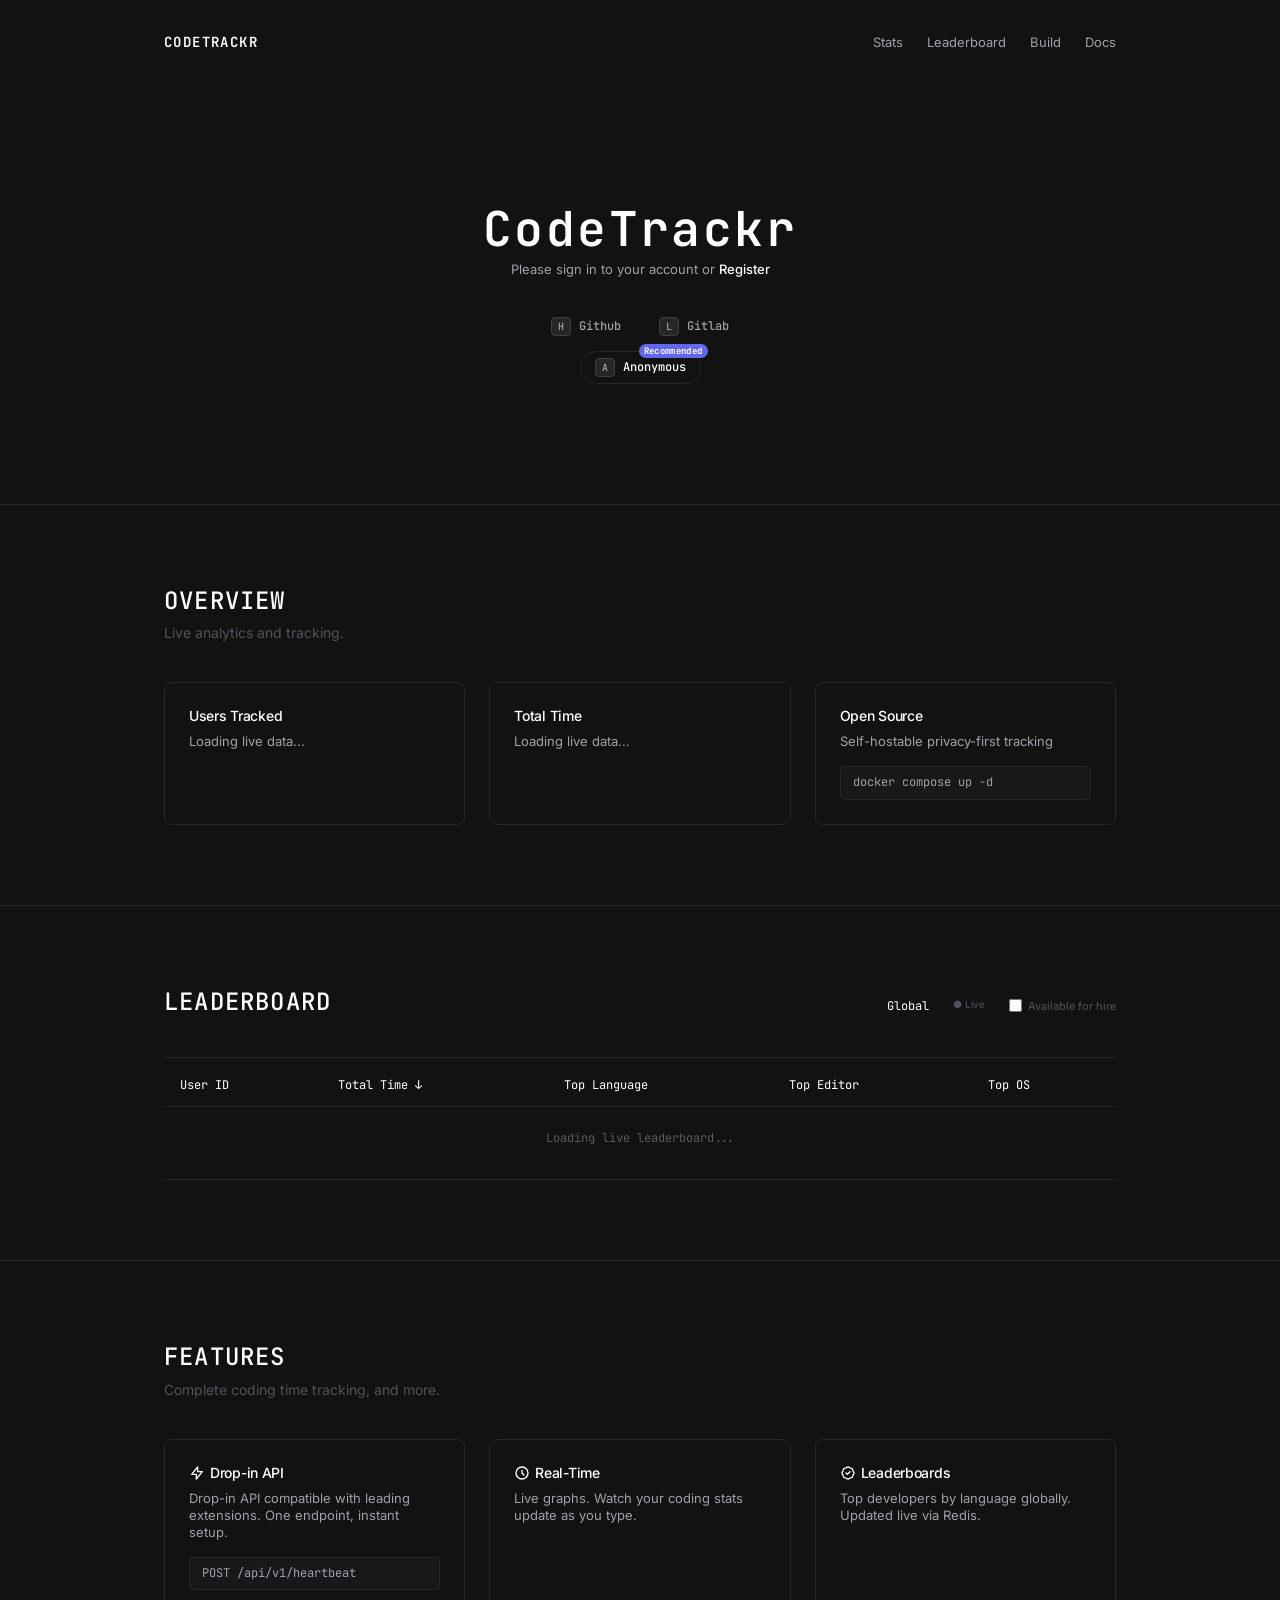
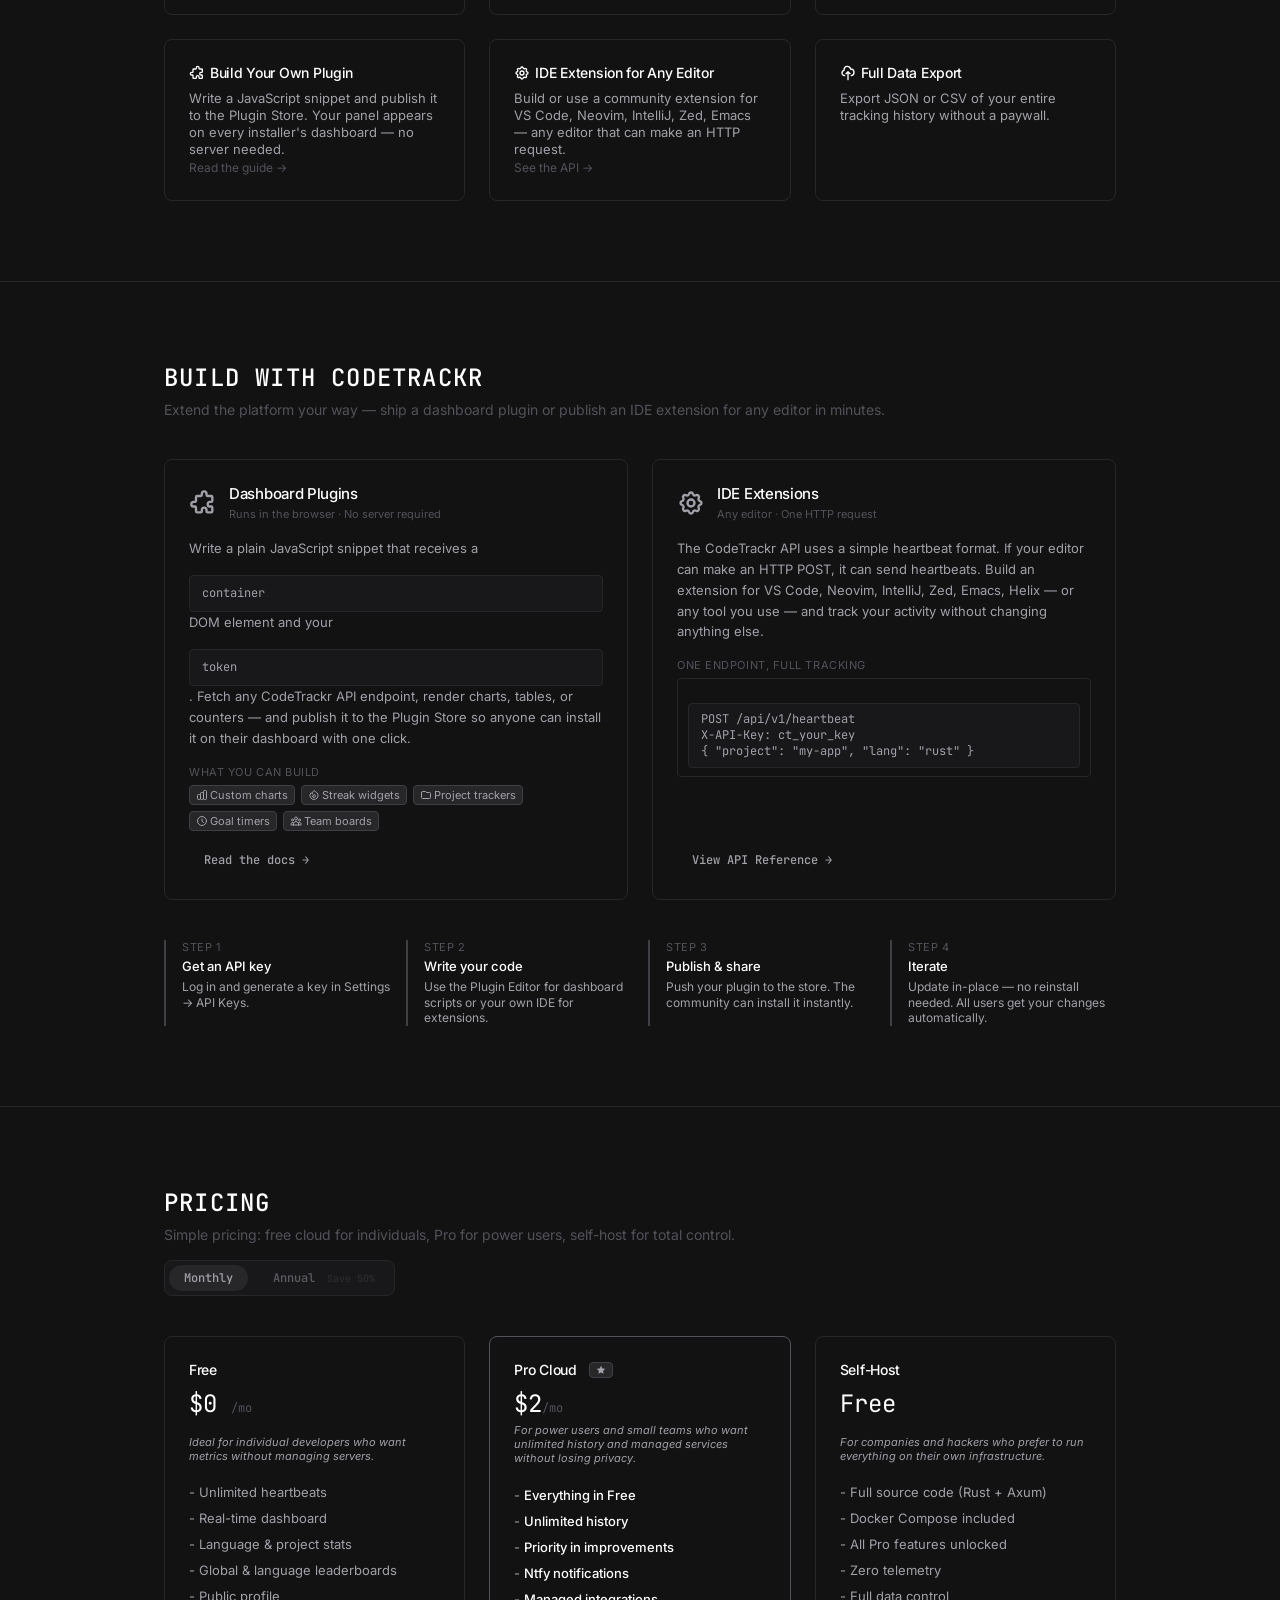
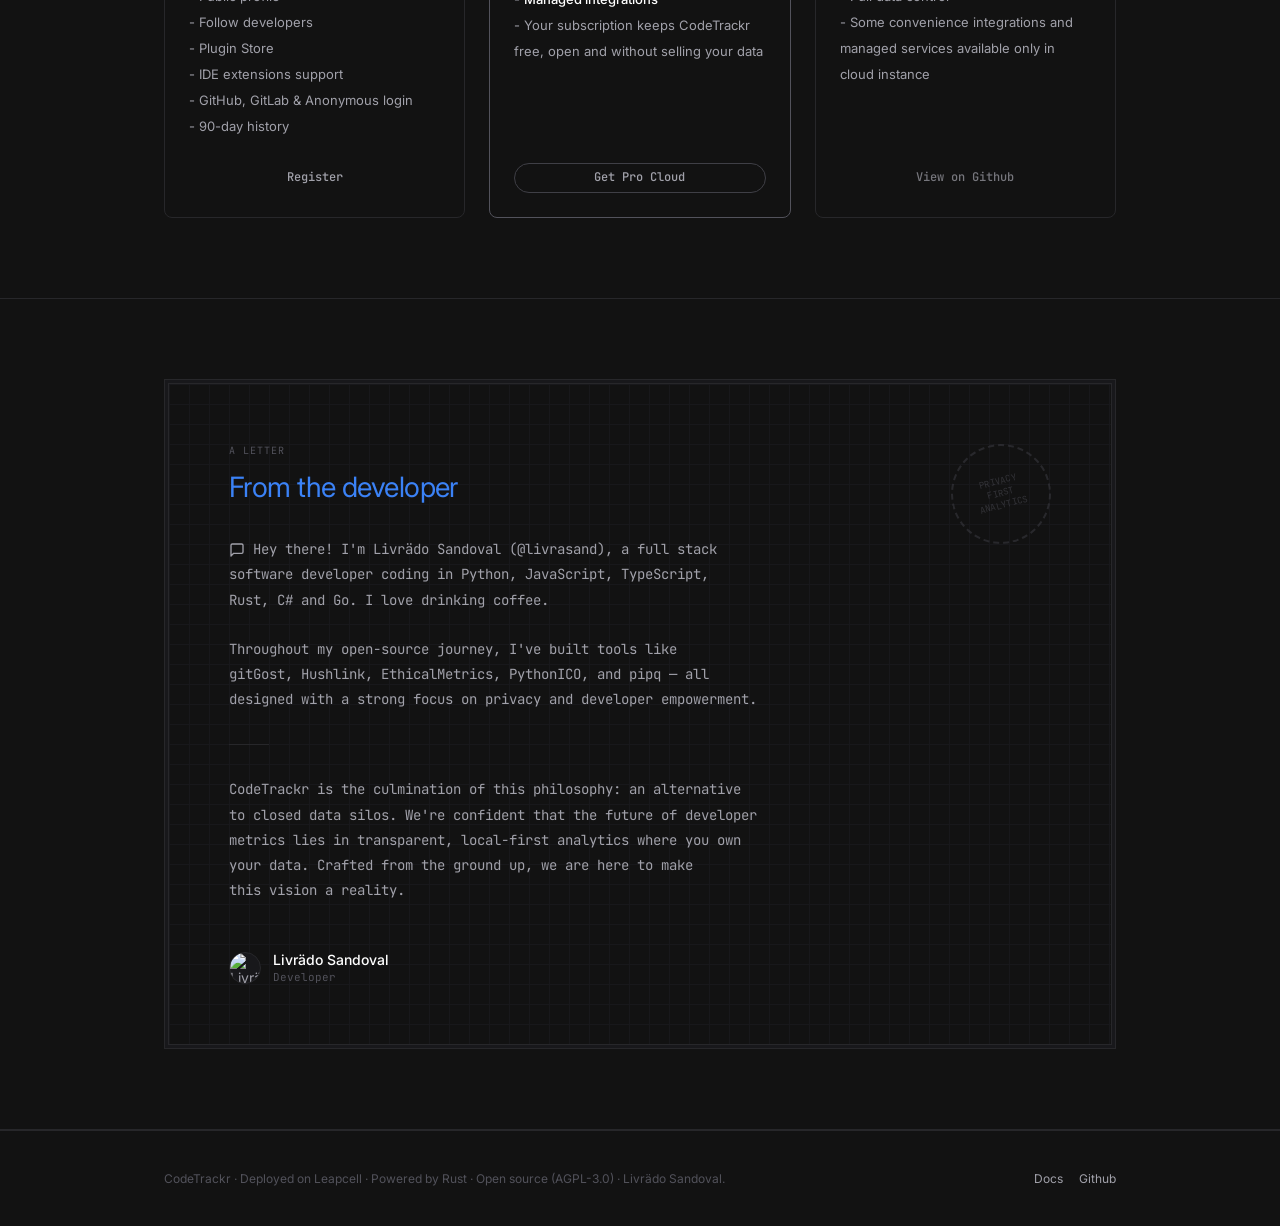
==== commit a5213fb7: "Agrega renombrado de API keys con PATCH /keys/:id, refactoriza UI de keys a lista con límite de 5, i" ====
--- a/static/index.html
+++ b/static/index.html
@@ -318,12 +318,9 @@
 
       <!-- API Key -->
       <div class="card" style="margin-bottom:32px;">
-        <h3 style="font-size:12px; text-transform:uppercase; color:var(--text-dark); margin-bottom:12px;">API Key</h3>
-        <code id="dash-apikey" style="font-size:13px;">—</code>
-        <div style="margin-top:12px; display:flex; gap:8px;">
-          <button class="btn" id="btn-copy-key" style="padding:4px 10px; font-size:11px;">Copy</button>
-          <button class="btn" id="btn-new-key" style="padding:4px 10px; font-size:11px;">New Key</button>
-        </div>
+        <h3 style="font-size:12px; text-transform:uppercase; color:var(--text-dark); margin-bottom:12px;">API Keys <span id="dash-apikey-count" style="color:var(--text-dark); font-weight:normal;"></span></h3>
+        <div id="dash-apikey-list" style="display:flex; flex-direction:column; gap:8px; margin-bottom:12px;"></div>
+        <button class="btn" id="btn-new-key" style="padding:4px 10px; font-size:11px;">+ New Key</button>
       </div>
 
       <!-- Plugin Panels (installed) -->
@@ -356,6 +353,7 @@
           <label style="display:flex; align-items:center; gap:6px; font-size:12px; cursor:pointer;"><input type="checkbox" id="ptog-projects" onchange="saveProfileSettings()"> Projects</label>
           <label style="display:flex; align-items:center; gap:6px; font-size:12px; cursor:pointer;"><input type="checkbox" id="ptog-plugins" onchange="saveProfileSettings()"> Plugins</label>
           <label style="display:flex; align-items:center; gap:6px; font-size:12px; cursor:pointer;"><input type="checkbox" id="ptog-hire" onchange="saveProfileSettings()"> Available for hire</label>
+          <label style="display:flex; align-items:center; gap:6px; font-size:12px; cursor:pointer;"><input type="checkbox" id="ptog-leaderboard" onchange="saveProfileSettings()"> Show in leaderboard</label>
         </div>
         <button class="btn" style="font-size:12px;" onclick="saveProfileSettings()">Save Profile</button>
         <span id="profile-save-status" style="font-size:11px; color:var(--accent); margin-left:10px; display:none;">Saved!</span>
@@ -472,6 +470,11 @@
       <div class="section-header">
         <h2 class="section-title">Pricing</h2>
         <p class="section-desc">Simple pricing: free cloud for individuals, Pro for power users, self-host for total control.</p>
+        <div style="display:inline-flex; align-items:center; gap:10px; margin-top:16px; background:var(--bg-card); border:1px solid var(--border); border-radius:var(--radius); padding:4px;">
+          <button id="billing-monthly" onclick="setBilling('monthly')" class="btn" style="font-size:12px; padding:4px 14px; background:var(--bg-hover);">Monthly</button>
+          <button id="billing-annual" onclick="setBilling('annual')" class="btn" style="font-size:12px; padding:4px 14px; opacity:0.5;">Annual <span style="color:var(--border-focus); font-size:10px; margin-left:4px;">Save 50%</span></button>
+        </div>
+        <p id="billing-note" style="font-size:11px; color:var(--text-dark); margin-top:8px; display:none;">Billed as $12/year</p>
       </div>
       <div class="grid-3">
         <div class="card" style="display:flex; flex-direction:column; justify-content:space-between; height: 100%;">
@@ -502,9 +505,10 @@
           style="border-color:var(--text-dark); display:flex; flex-direction:column; justify-content:space-between; height: 100%;">
           <div>
             <h3 style="color:var(--text-main);">Pro Cloud <span class="key-hint" style="margin-left:8px;"><svg style="width:10px; height:10px; vertical-align:text-bottom;" fill="currentColor" viewBox="0 0 24 24"><path d="M12 2l3.09 6.26L22 9.27l-5 4.87 1.18 6.88L12 17.77l-6.18 3.25L7 14.14 2 9.27l6.91-1.01L12 2z"></path></svg></span></h3>
-            <p style="font-size:24px; color:var(--text-main); font-family:var(--font-mono); margin: 8px 0 16px;">$1
-              <span style="font-size:12px; color:var(--text-dark);">/mo</span>
+            <p style="font-size:24px; color:var(--text-main); font-family:var(--font-mono); margin: 8px 0 4px;">
+              <span id="pro-price">$2</span><span style="font-size:12px; color:var(--text-dark);">/mo</span>
             </p>
+            <p id="pro-billed-note" style="font-size:11px; color:var(--text-dark); margin:0 0 12px; display:none;">Billed as $12/year</p>
             <p style="font-size:11px; color:var(--text-muted); margin:0 0 16px; font-style:italic;">For power users and small teams who want unlimited history and managed services without losing privacy.</p>
             <ul
               style="list-style-type: none; padding:0; margin-bottom: 24px; color:var(--text-muted); font-size:13px; line-height:2;">
@@ -543,6 +547,17 @@
       </div>
     </div>
   </section>
+  <script>
+    function setBilling(mode) {
+      const isAnnual = mode === 'annual';
+      document.getElementById('pro-price').textContent = isAnnual ? '$1' : '$2';
+      document.getElementById('pro-billed-note').style.display = isAnnual ? 'block' : 'none';
+      document.getElementById('billing-monthly').style.opacity = isAnnual ? '0.5' : '1';
+      document.getElementById('billing-monthly').style.background = isAnnual ? 'transparent' : 'var(--bg-hover)';
+      document.getElementById('billing-annual').style.opacity = isAnnual ? '1' : '0.5';
+      document.getElementById('billing-annual').style.background = isAnnual ? 'var(--bg-hover)' : 'transparent';
+    }
+  </script>
 
   <!-- ABOUT LETTER -->
   <section class="section" id="about">
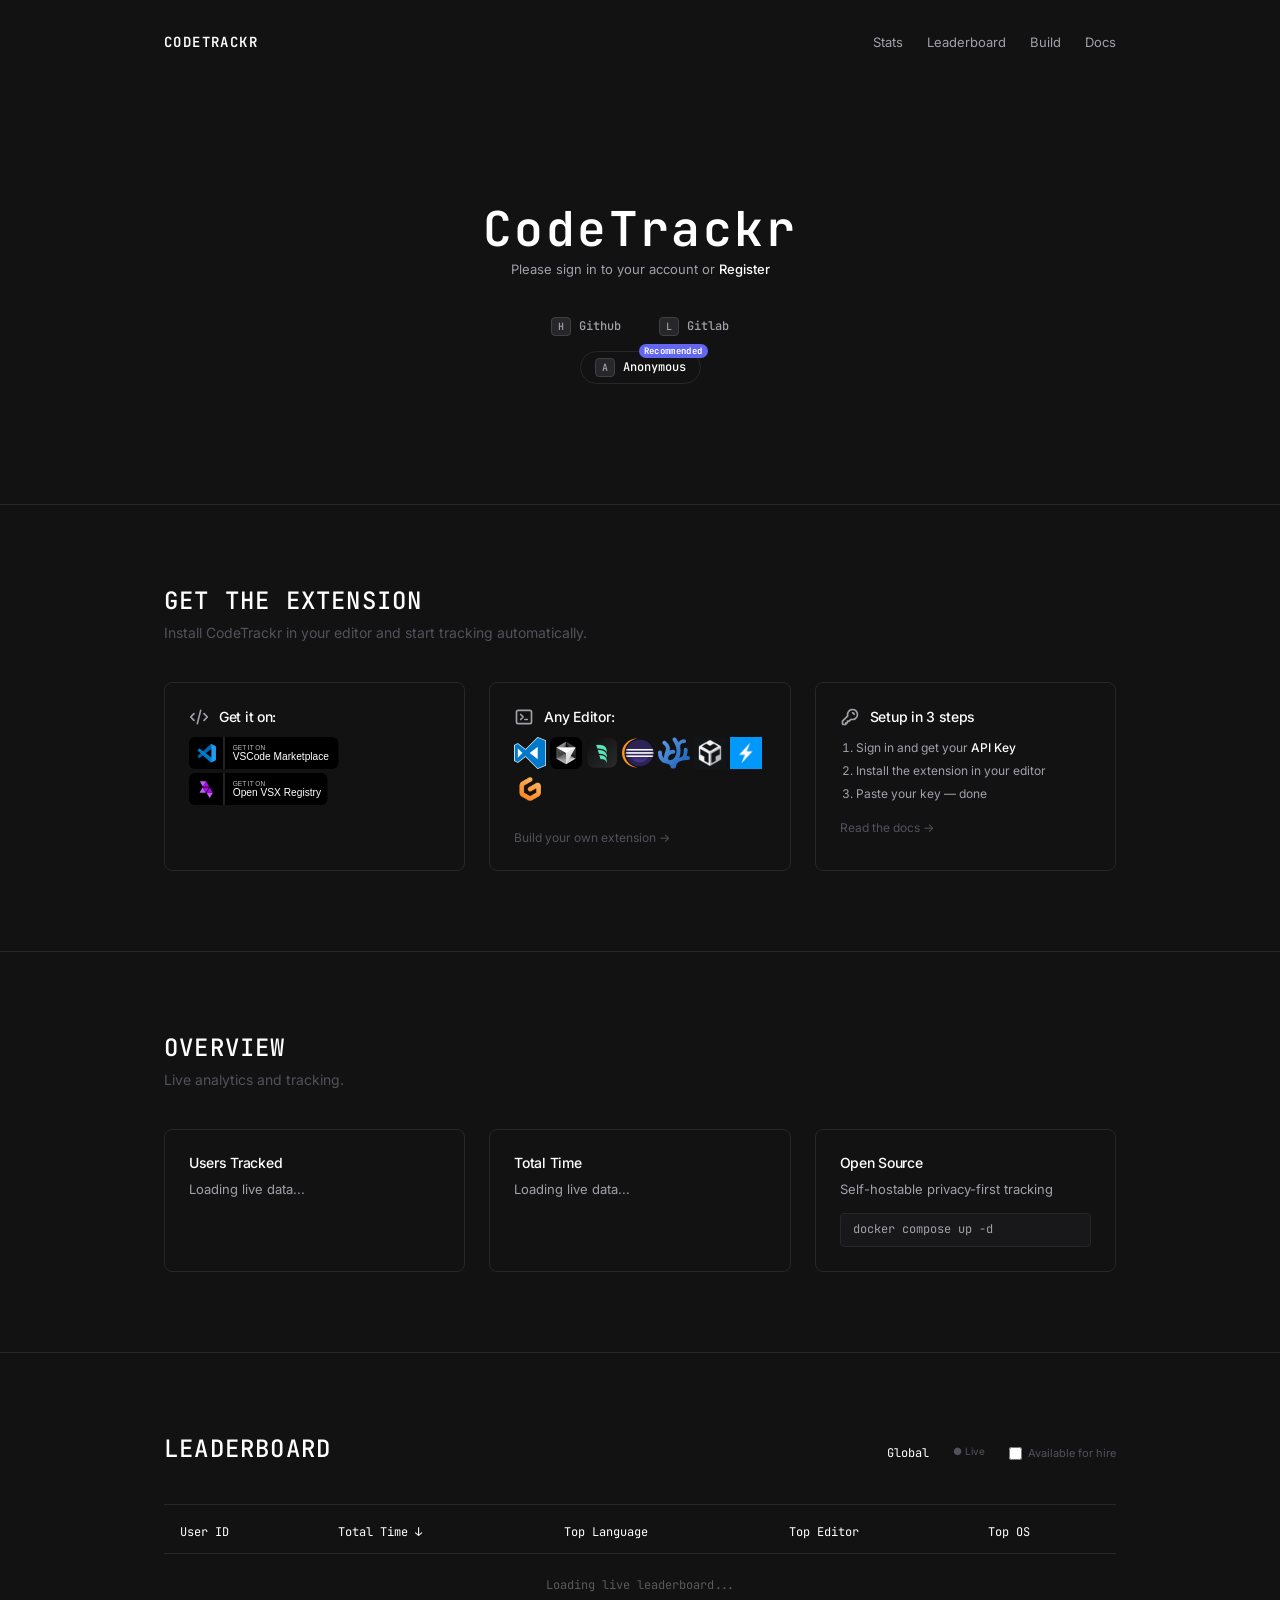
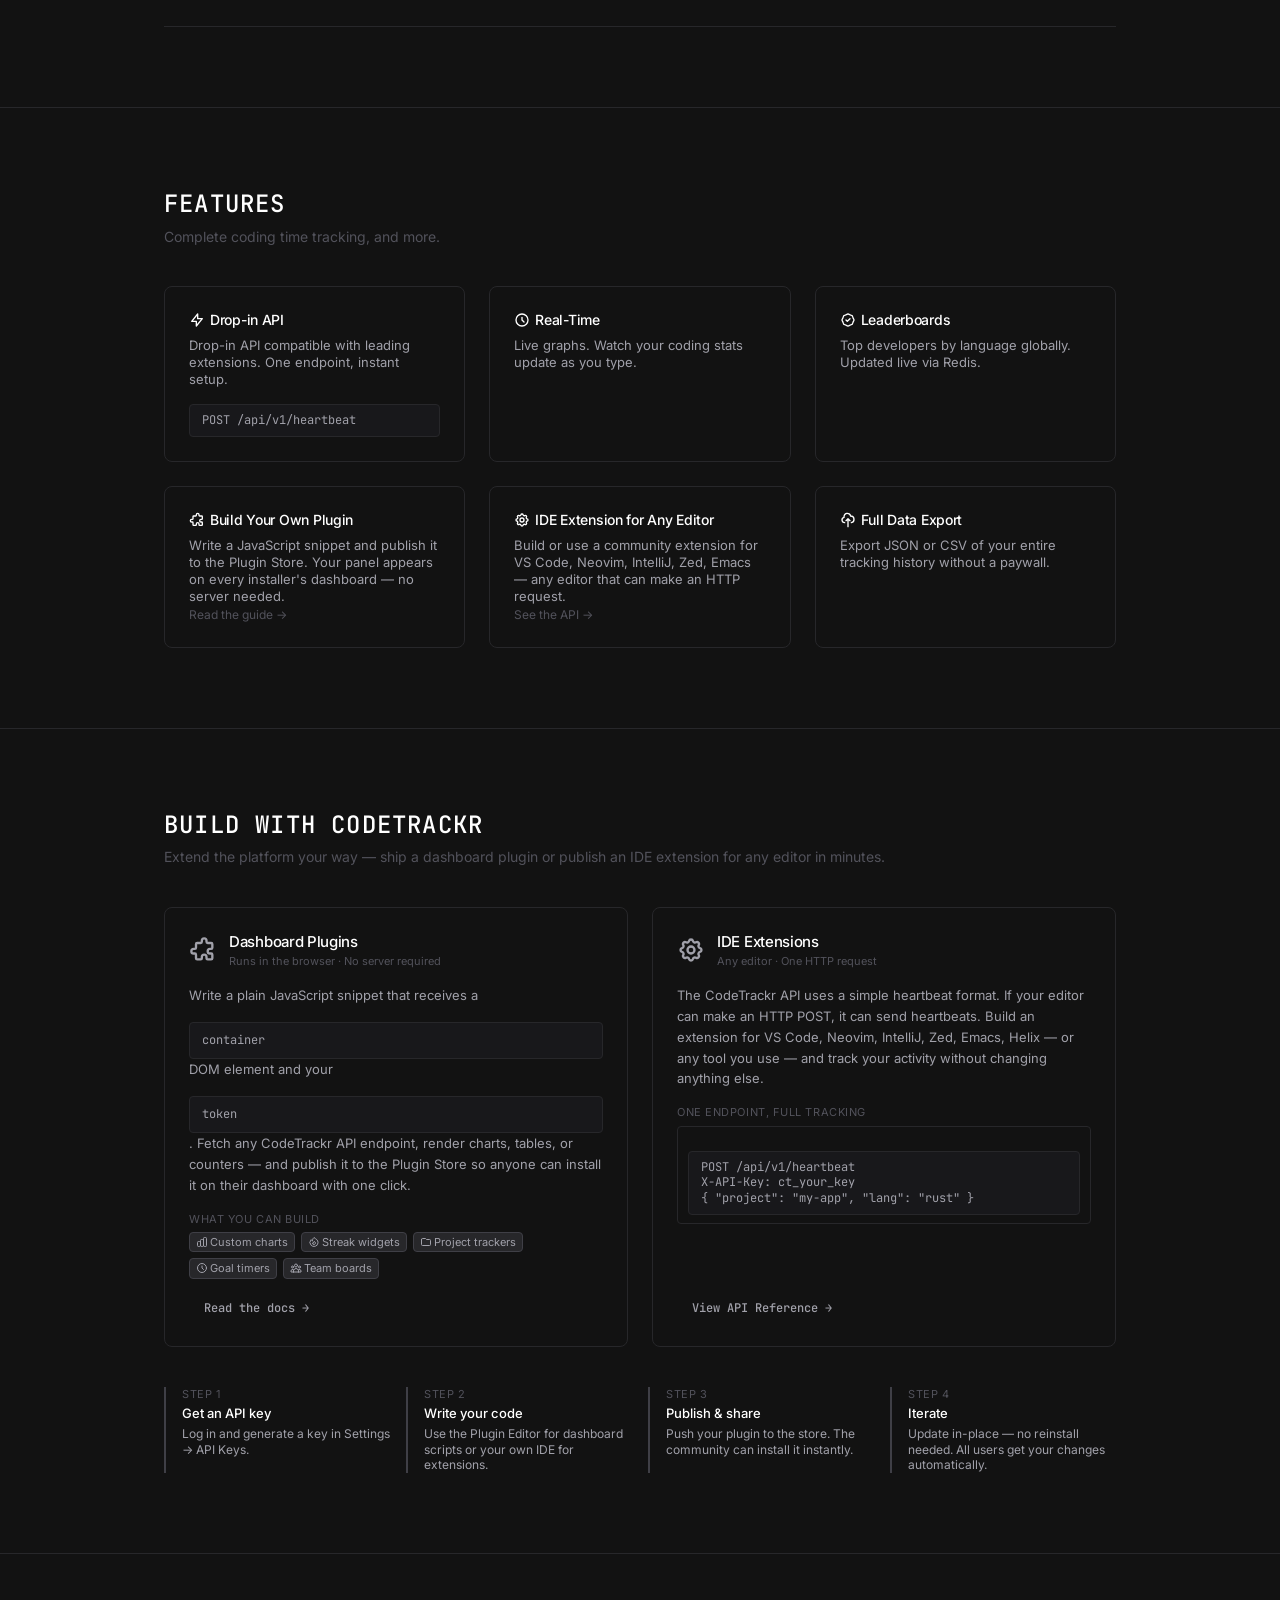
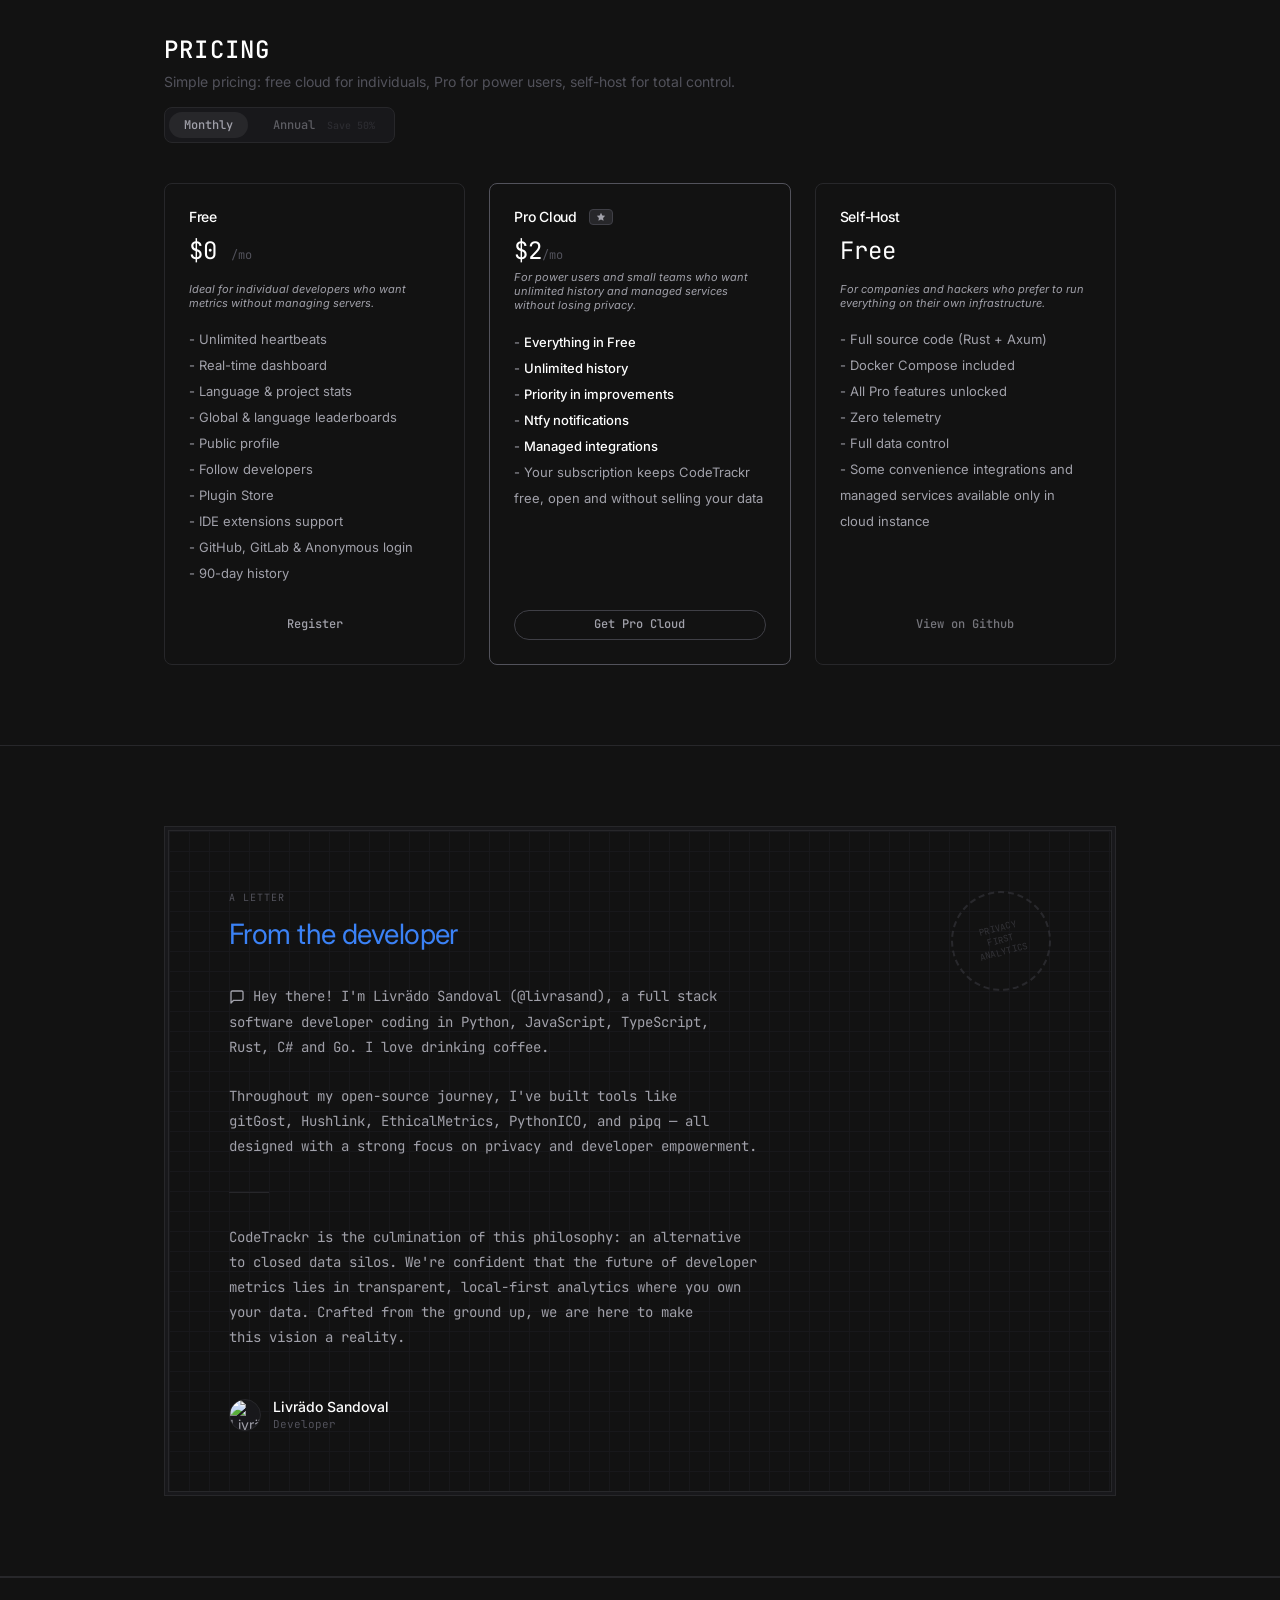
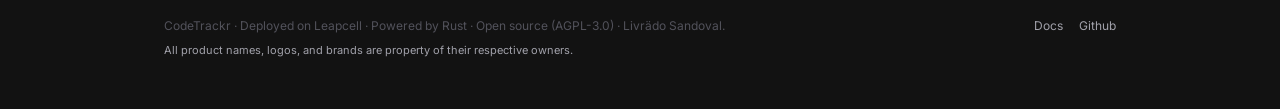
==== commit c9768962: "Agrega columna plugin_type a plugin_store, corrige columnas faltantes en migraciones, renumera migra" ====
--- a/static/index.html
+++ b/static/index.html
@@ -55,6 +55,55 @@
     </div>
   </section>
 
+  <!-- EXTENSIONS -->
+  <section class="section" id="extensions">
+    <div class="container">
+      <div class="section-header">
+        <h2 class="section-title">Get the Extension</h2>
+        <p class="section-desc">Install CodeTrackr in your editor and start tracking automatically.</p>
+      </div>
+      <div class="grid-3">
+        <div class="card">
+          <div style="display:flex; align-items:center; gap:10px; margin-bottom:10px;">
+            <svg style="width:20px; height:20px; flex-shrink:0;" fill="none" stroke="currentColor" viewBox="0 0 24 24"><path stroke-linecap="round" stroke-linejoin="round" stroke-width="2" d="M10 20l4-16m4 4l4 4-4 4M6 16l-4-4 4-4"></path></svg>
+            <h3 style="margin:0; font-size:14px;">Get it on:</h3>
+          </div>
+          <img src="/static/images/get-it-on-vscode.svg" alt="Get it on VS Code" style="height:32px;">
+          <img src="/static/images/get-it-on-open-vsx.svg" alt="Get in on Open VSX Registry" style="height: 32px;">
+        </div>
+        <div class="card">
+          <div style="display:flex; align-items:center; gap:10px; margin-bottom:10px;">
+            <svg style="width:20px; height:20px; flex-shrink:0;" fill="none" stroke="currentColor" viewBox="0 0 24 24"><path stroke-linecap="round" stroke-linejoin="round" stroke-width="2" d="M8 9l3 3-3 3m5 0h3M5 20h14a2 2 0 002-2V6a2 2 0 00-2-2H5a2 2 0 00-2 2v12a2 2 0 002 2z"></path></svg>
+            <h3 style="margin:0; font-size:14px;">Any Editor:</h3>
+          </div>
+          <img src="/static/images/ides/vs-code-128.png" alt="VSCode" style="height: 32px;">
+          <img src="/static/images/ides/cursor-128.png" alt="Cursor" style="height: 32px;">
+          <img src="/static/images/ides/windsurf-128.png" alt="Windsurf" style="height: 32px;">
+          <img src="/static/images/ides/eclipse-128.png" alt="Eclipse" style="height: 32px;">
+          <img src="/static/images/ides/codium_cnl.svg" alt="VSCodium" style="height: 32px;">
+          <img src="/static/images/ides/codesandbox_12998_logo_1631778366_kenkz.png.avif" alt="CodeSandbox" style="height: 32px;">
+          <img src="/static/images/ides/28635252.jpeg" alt="StackBlitz" style="height: 32px;">
+          <img src="/static/images/ides/117817022.png" alt="Gitpod" style="height: 32px;">
+
+          <br><br>
+          <a href="/docs#creating-extensions" style="font-size:12px; color:var(--text-dark);">Build your own extension →</a>
+        </div>
+        <div class="card">
+          <div style="display:flex; align-items:center; gap:10px; margin-bottom:10px;">
+            <svg style="width:20px; height:20px; flex-shrink:0;" fill="none" stroke="currentColor" viewBox="0 0 24 24"><path stroke-linecap="round" stroke-linejoin="round" stroke-width="2" d="M15 7a2 2 0 012 2m4 0a6 6 0 01-7.743 5.743L11 17H9v2H7v2H4a1 1 0 01-1-1v-2.586a1 1 0 01.293-.707l5.964-5.964A6 6 0 1121 9z"></path></svg>
+            <h3 style="margin:0; font-size:14px;">Setup in 3 steps</h3>
+          </div>
+          <ol style="font-size:12px; color:var(--text-muted); padding-left:16px; margin:0 0 12px; line-height:1.9;">
+            <li>Sign in and get your <strong>API Key</strong></li>
+            <li>Install the extension in your editor</li>
+            <li>Paste your key — done</li>
+          </ol>
+          <a href="/docs" style="font-size:12px; color:var(--text-dark);">Read the docs →</a>
+        </div>
+      </div>
+    </div>
+  </section>
+
   <!-- STATS / OVERVIEW -->
   <section class="section" id="stats">
     <div class="container">
@@ -419,6 +468,12 @@
       <div style="margin-bottom:24px; display:none;" id="pp-plugins-card">
         <h3 style="font-size:12px; text-transform:uppercase; color:var(--text-dark); margin-bottom:12px;">Published Plugins</h3>
         <div class="grid-3" id="pp-plugins-grid"></div>
+      </div>
+
+      <!-- Themes -->
+      <div style="margin-bottom:24px; display:none;" id="pp-themes-card">
+        <h3 style="font-size:12px; text-transform:uppercase; color:var(--text-dark); margin-bottom:12px;">Published Themes</h3>
+        <div class="grid-3" id="pp-themes-grid"></div>
       </div>
 
       <!-- Available for Hire badge (conditional) -->
@@ -612,6 +667,9 @@
         <a href="https://github.com/codetrackr" target="_blank">Github</a>
       </div>
     </div>
+    <div class="container" style="margin-top:8px; padding-bottom:12px;">
+      <span style="font-size:11px; color:var(--text-muted);">All product names, logos, and brands are property of their respective owners.</span>
+    </div>
   </footer>
 
   <!-- MODAL: Publish Plugin -->
@@ -844,7 +902,7 @@
       <!-- Success Section -->
       <div id="anonymous-success-section" style="display:none;">
         <div style="background:#1a2a1f; border:1px solid #4ade80; border-radius:var(--radius-sm); padding:16px; margin-bottom:16px;">
-          <h4 style="margin:0 0 8px; font-size:13px; color:#4ade80;">✅ Account Created Successfully!</h4>
+          <h4 style="margin:0 0 8px; font-size:13px; color:#4ade80;">Account Created Successfully!</h4>
           <p style="margin:0 0 12px; font-size:11px; color:var(--text-muted); line-height:1.5;">Save this account number securely. You'll need it to login again. We cannot display it after this screen.</p>
           <div style="background:var(--bg); border:1px solid var(--border); border-radius:var(--radius-sm); padding:12px; text-align:center;">
             <div style="font-size:11px; color:var(--text-dark); margin-bottom:4px;">YOUR ACCOUNT NUMBER</div>
@@ -852,8 +910,8 @@
           </div>
         </div>
         <div style="display:flex; gap:8px;">
-          <button class="btn" onclick="copyAccountNumber()" style="flex:1; font-size:12px;">📋 Copy Number</button>
-          <button class="btn" onclick="downloadAccountNumber()" style="flex:1; font-size:12px;">💾 Download</button>
+          <button class="btn" onclick="copyAccountNumber()" style="flex:1; font-size:12px;">Copy Number</button>
+          <button class="btn" onclick="downloadAccountNumber()" style="flex:1; font-size:12px;">Download</button>
           <button class="btn" onclick="closeAnonymousAuth()" style="flex:1; font-size:12px;">Continue</button>
         </div>
       </div>
--- a/static/css/main.css
+++ b/static/css/main.css
@@ -724,3 +724,41 @@
     gap: 12px;
   }
 }
+
+/* Daily Activity Chart */
+.chart-bar {
+  flex: 1;
+  background: var(--accent);
+  border-radius: var(--radius-sm) var(--radius-sm) 0 0;
+  min-height: 4px;
+  position: relative;
+  cursor: pointer;
+  opacity: 0.7;
+  transition: opacity var(--transition);
+}
+
+.chart-bar:hover {
+  opacity: 1;
+}
+
+.chart-bar-tooltip {
+  display: none;
+  position: absolute;
+  bottom: calc(100% + 6px);
+  left: 50%;
+  transform: translateX(-50%);
+  background: var(--bg-card);
+  border: 1px solid var(--border-focus);
+  border-radius: var(--radius-sm);
+  padding: 4px 8px;
+  font-size: 11px;
+  color: var(--text-main);
+  white-space: nowrap;
+  z-index: 10;
+  pointer-events: none;
+  line-height: 1.6;
+}
+
+.chart-bar:hover .chart-bar-tooltip {
+  display: block;
+}
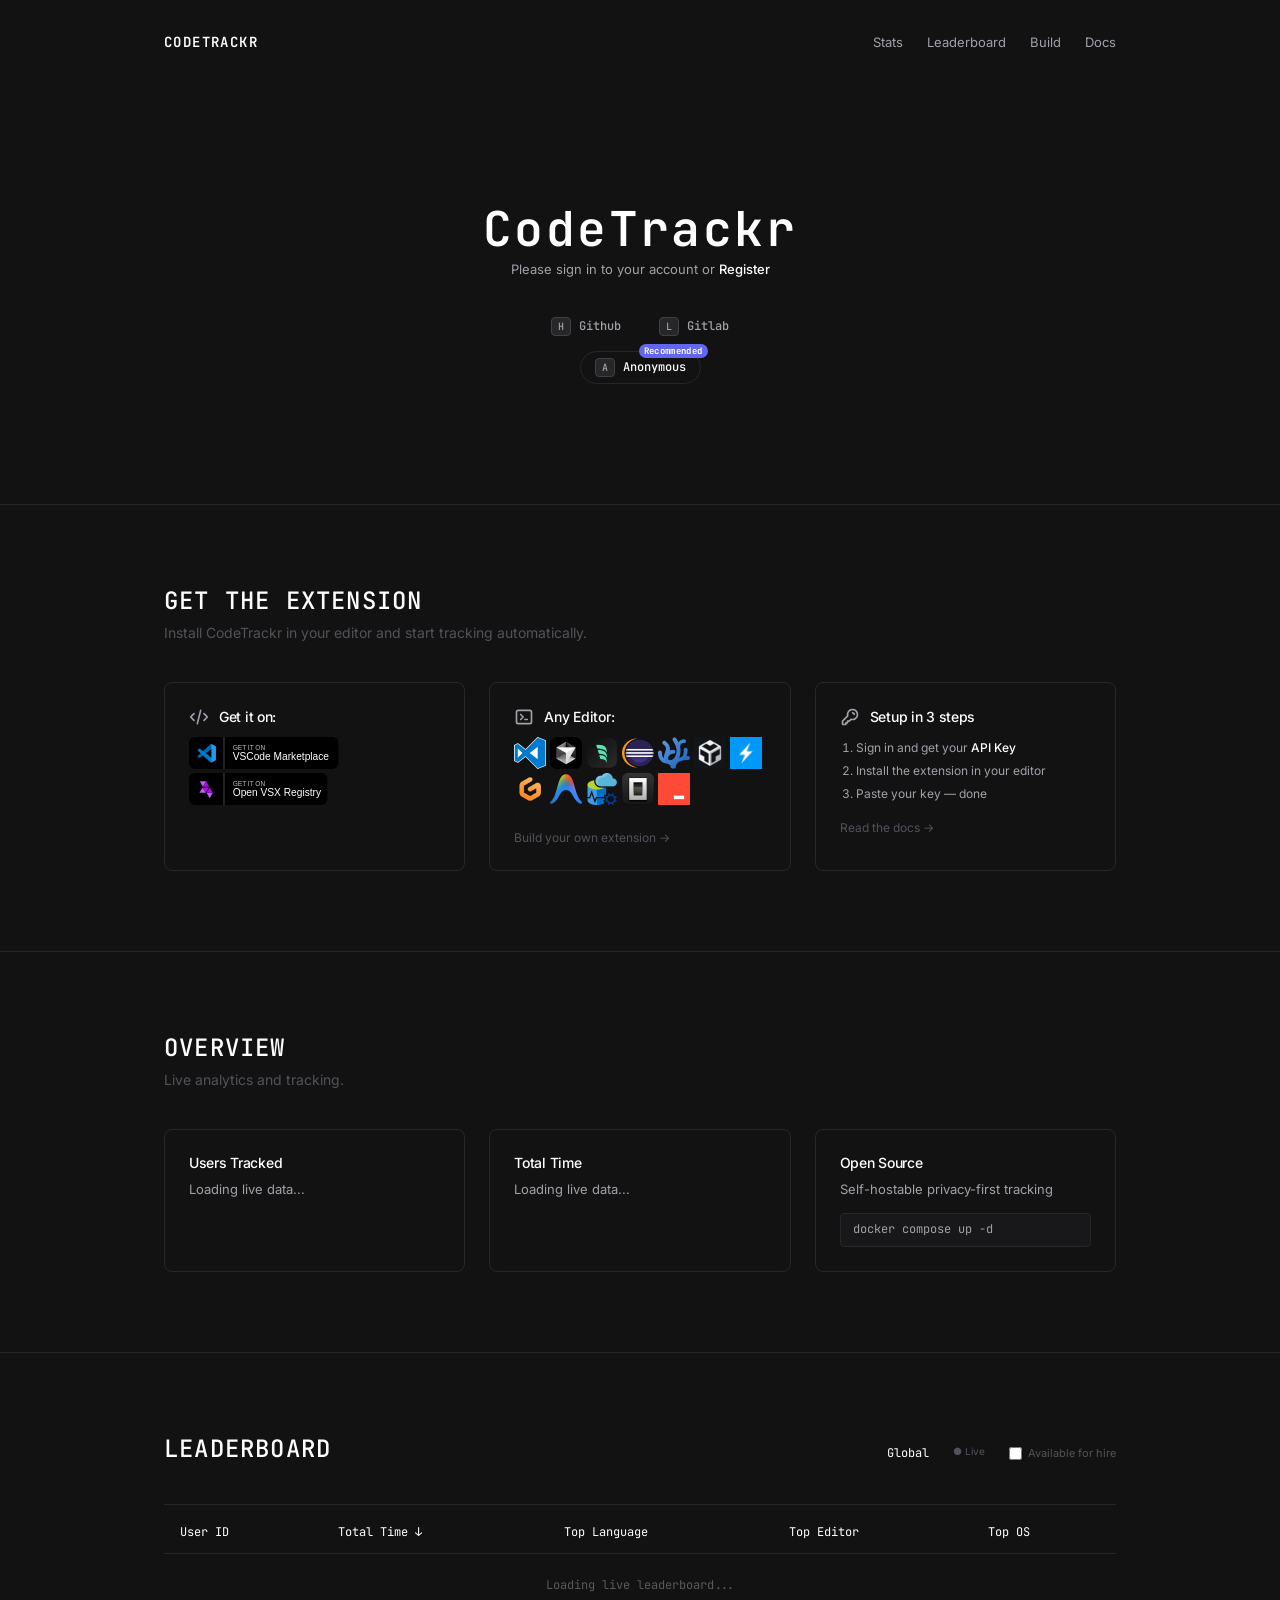
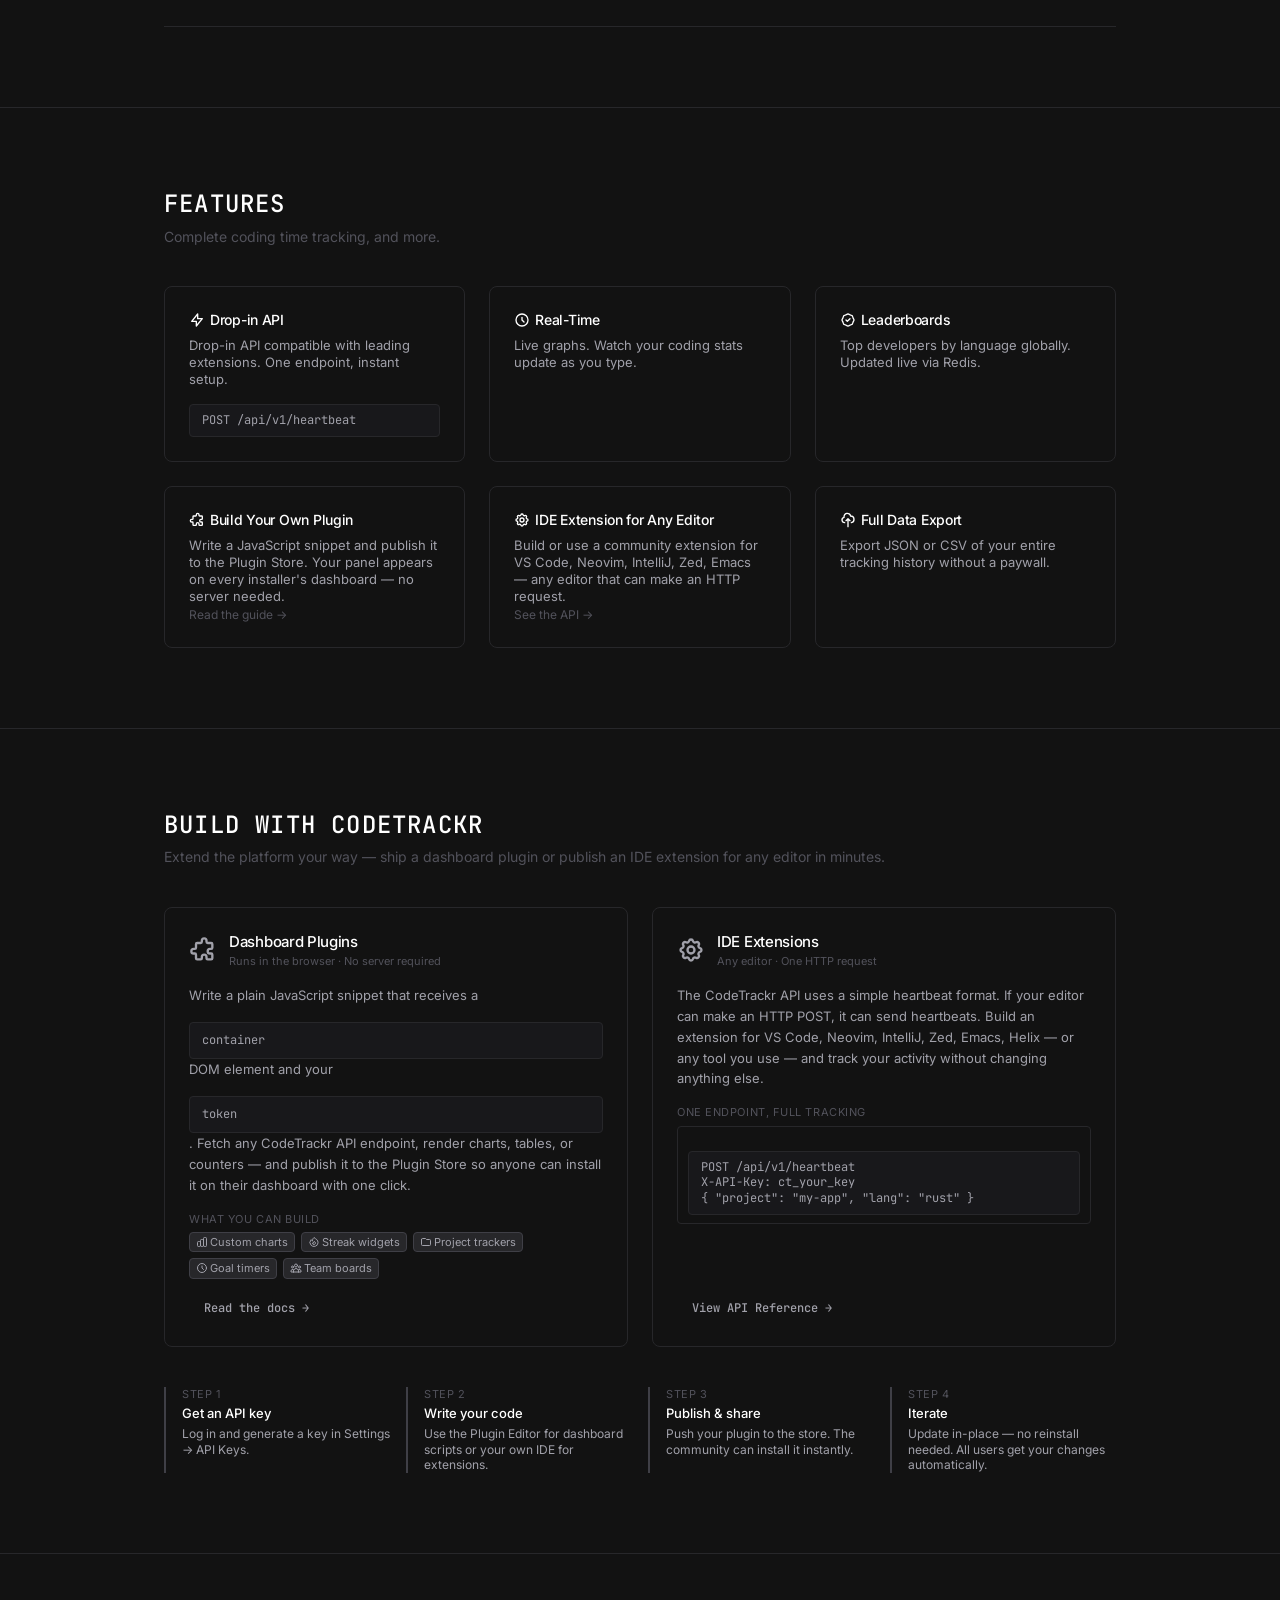
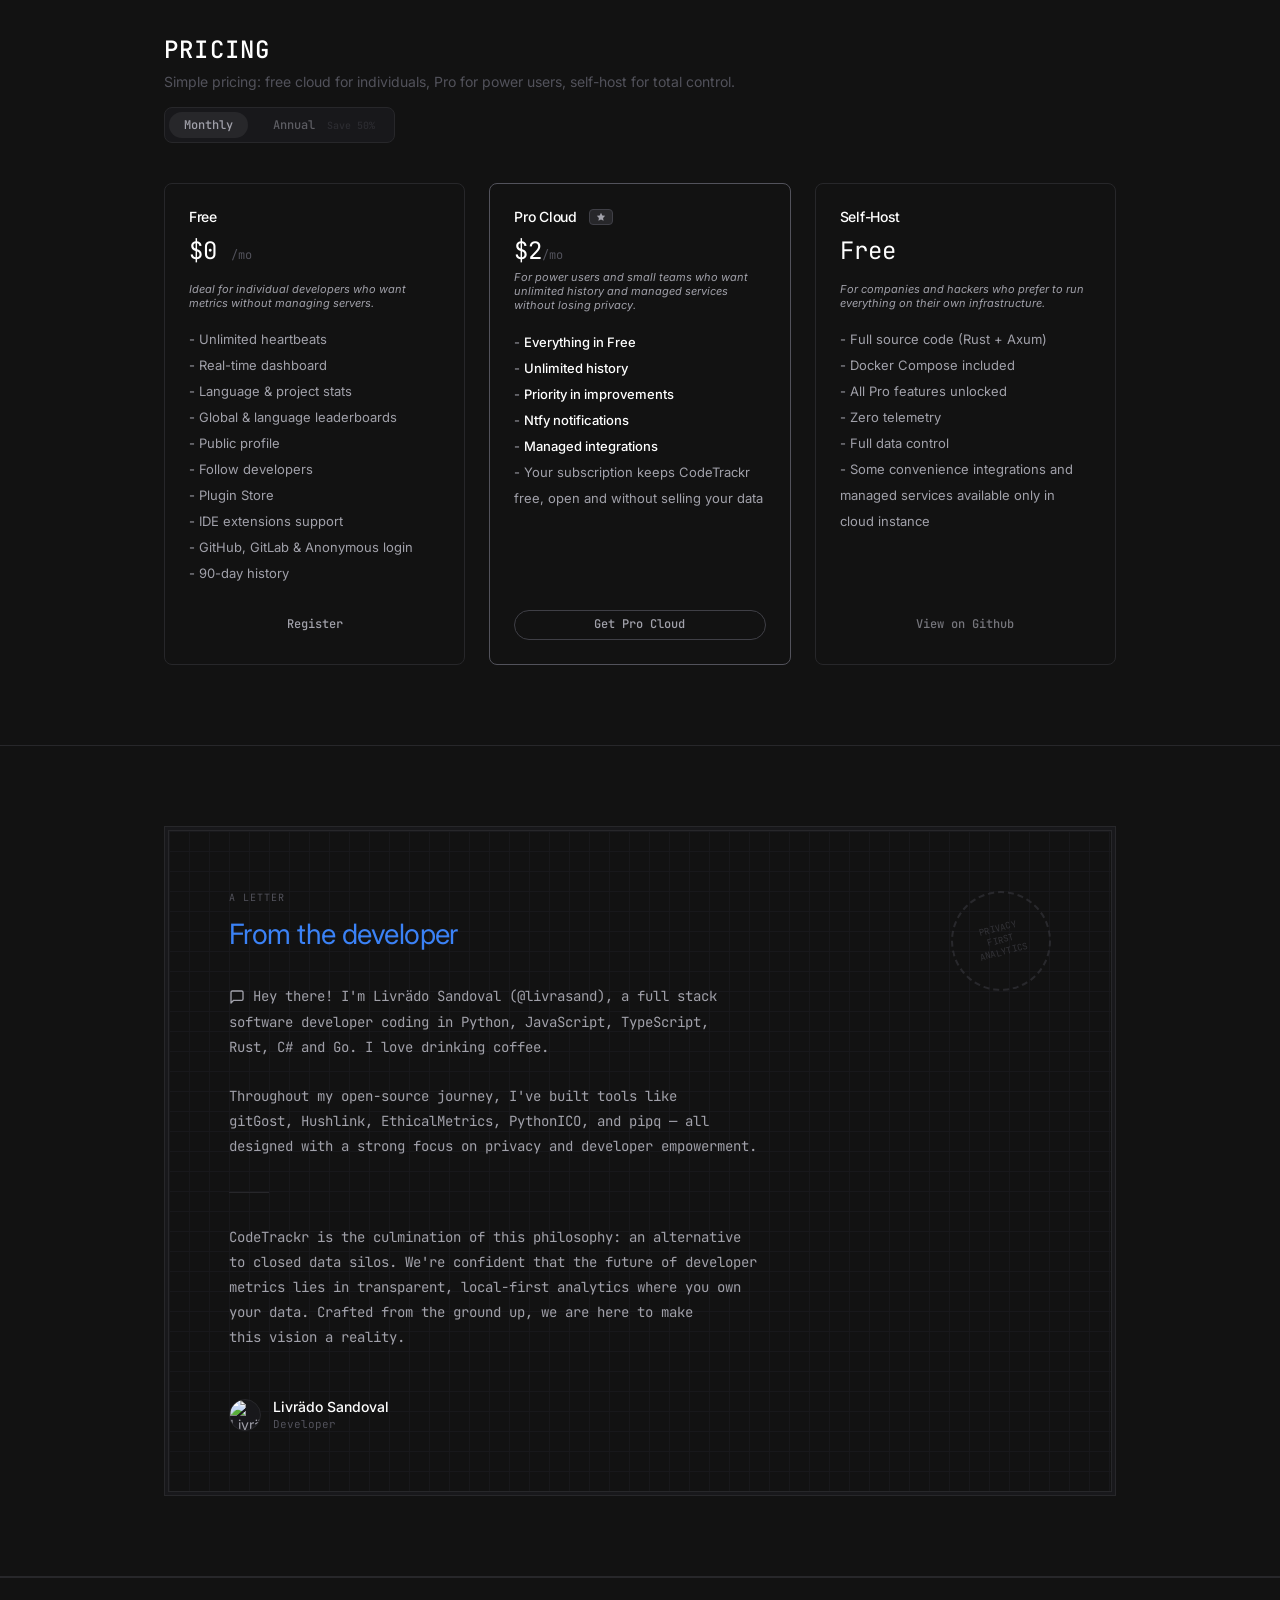
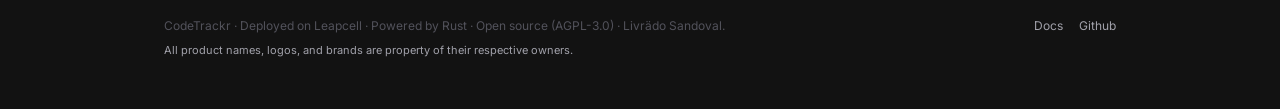
==== commit 32a9ed52: "feat: add support for new IDEs and document official extensions in README" ====
--- a/static/index.html
+++ b/static/index.html
@@ -84,6 +84,10 @@
           <img src="/static/images/ides/codesandbox_12998_logo_1631778366_kenkz.png.avif" alt="CodeSandbox" style="height: 32px;">
           <img src="/static/images/ides/28635252.jpeg" alt="StackBlitz" style="height: 32px;">
           <img src="/static/images/ides/117817022.png" alt="Gitpod" style="height: 32px;">
+          <img src="/static/images/ides/antigravity-128.png" alt="Antigravity" style="height: 32px;">
+          <img src="/static/images/ides/azure-data-studio-128.png" alt="Azure Data Studio" style="height: 32px;">
+          <img src="/static/images/ides/opencode-128.png" alt="OpenCode" style="height: 32px;">
+          <img src="/static/images/ides/trae-128.png" alt="Trae" style="height: 32px;">
 
           <br><br>
           <a href="/docs#creating-extensions" style="font-size:12px; color:var(--text-dark);">Build your own extension →</a>
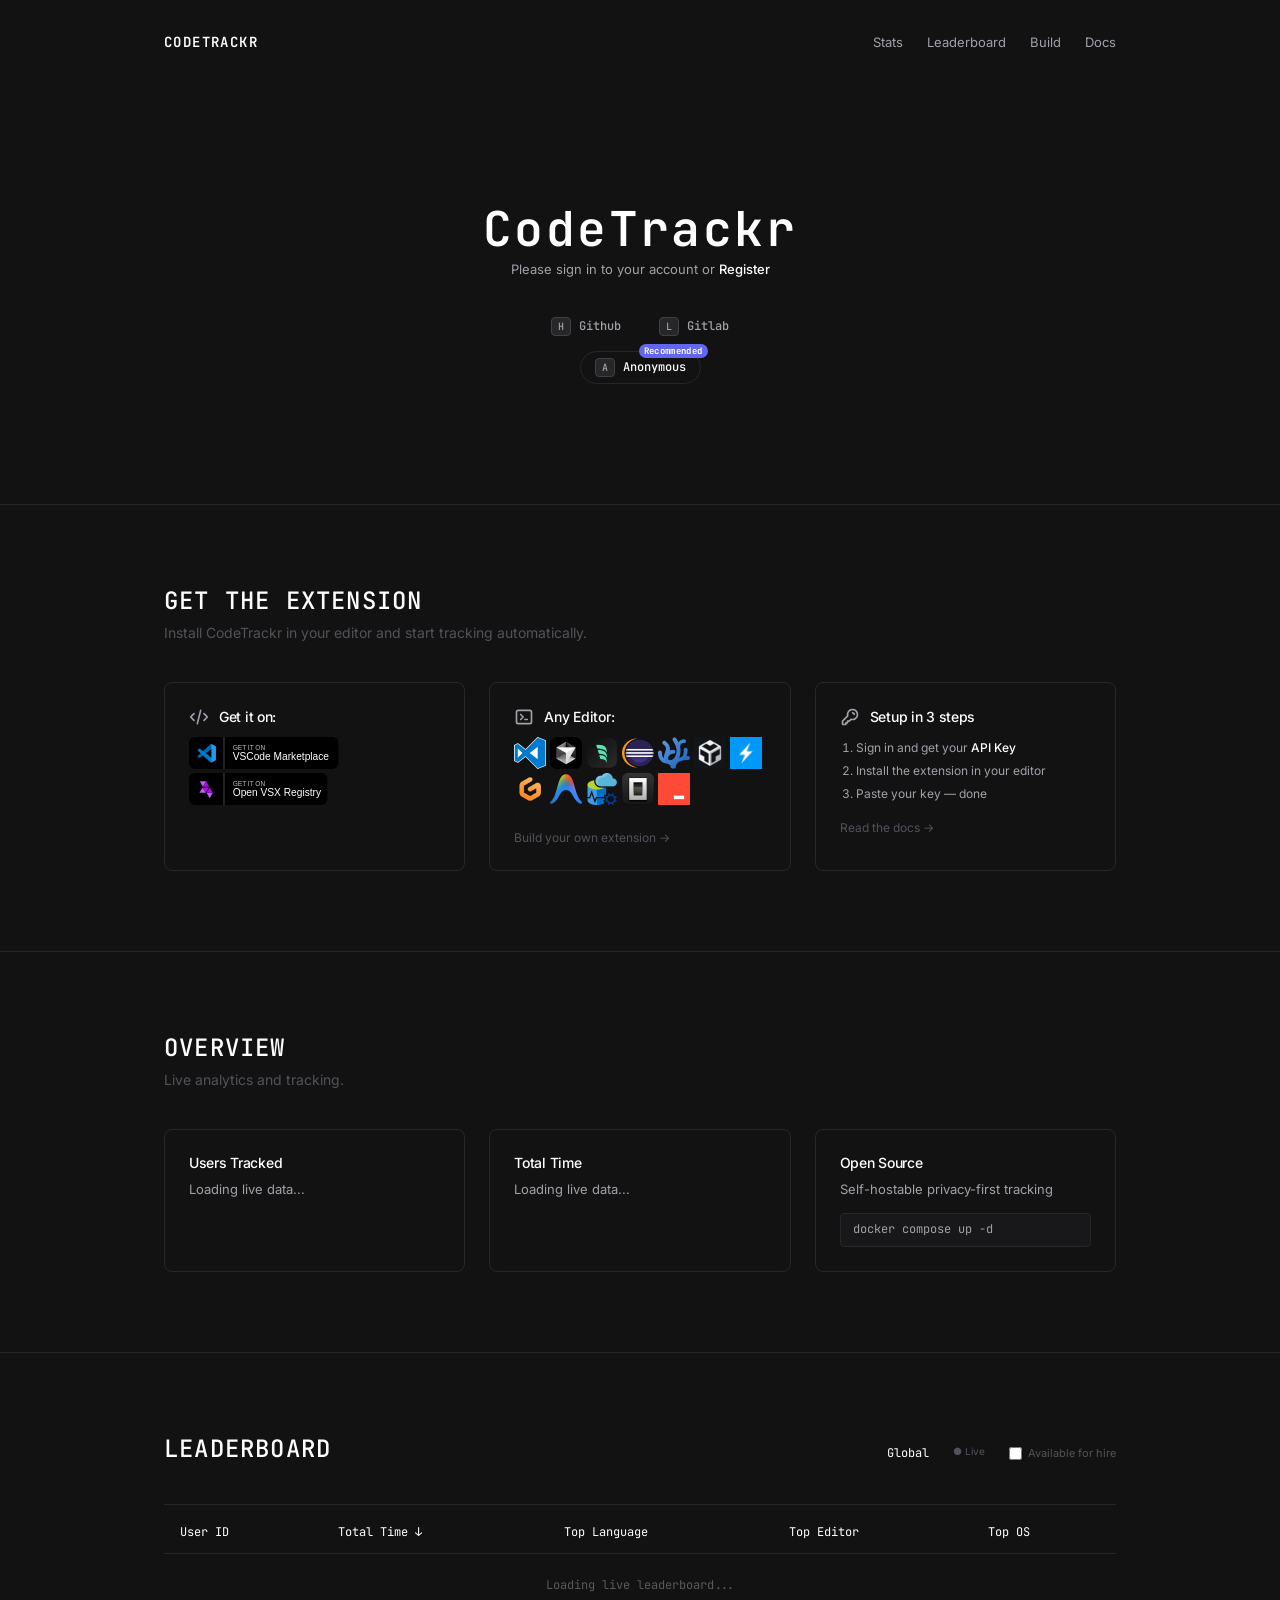
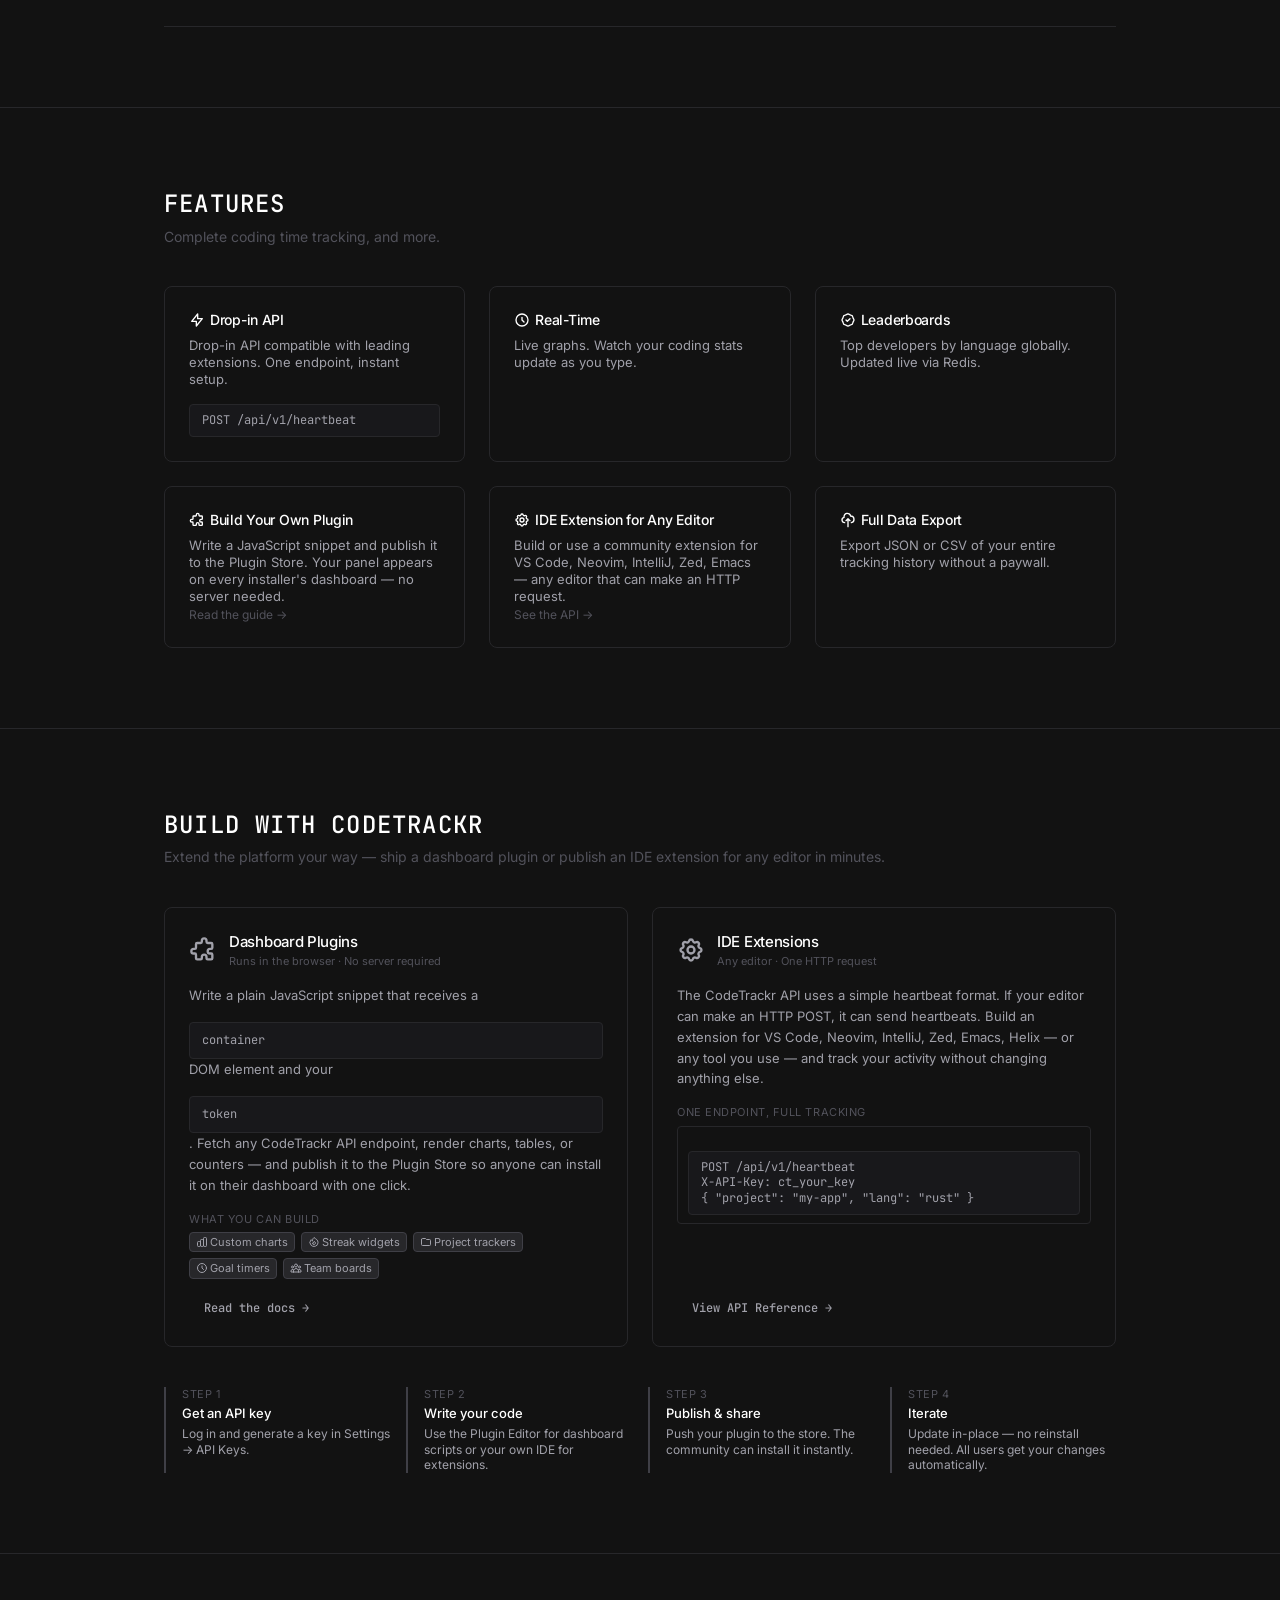
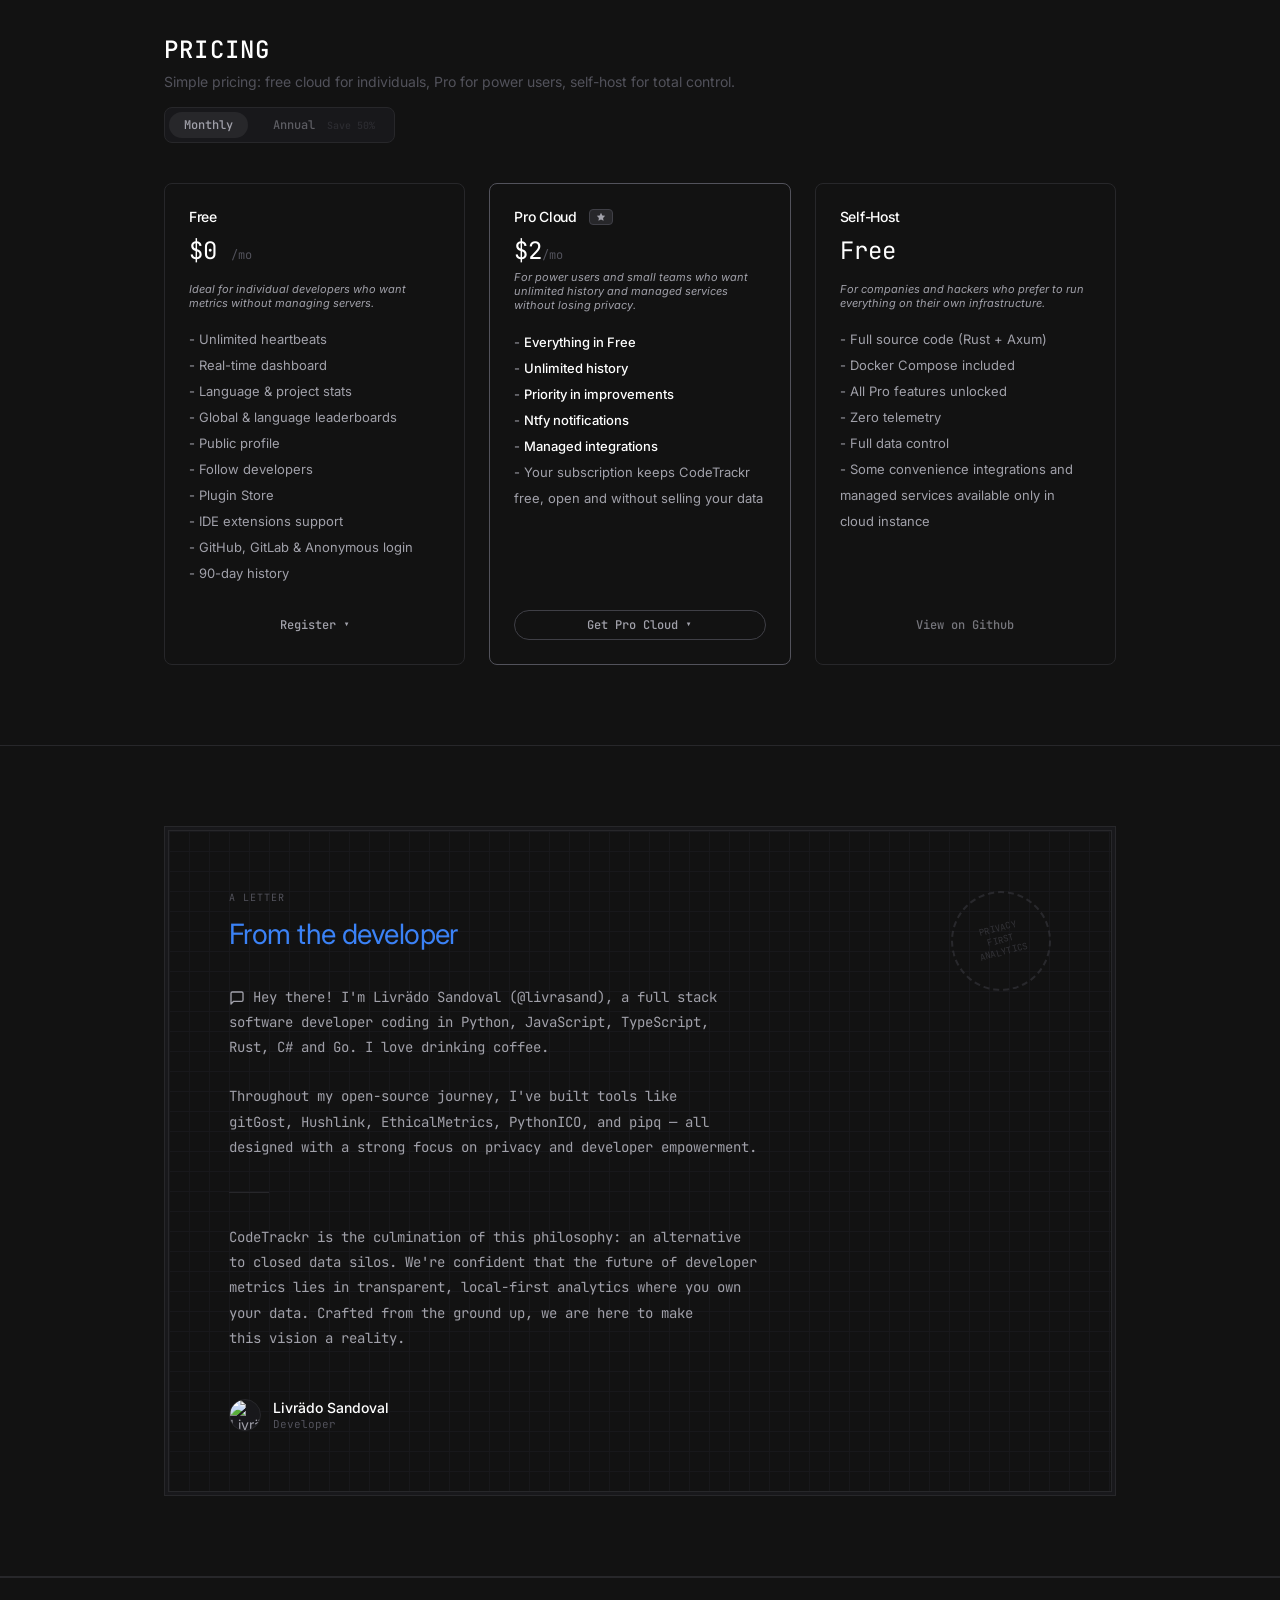
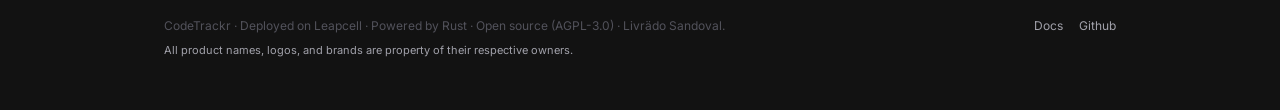
==== commit 60518e31: "Agrega soporte para plan anual de Stripe con STRIPE_PRICE_ID_YEARLY, implementa dropdown de selecció" ====
--- a/static/index.html
+++ b/static/index.html
@@ -9,6 +9,17 @@
   <link rel="icon" type="image/png" href="/static/images/logo.png" />
   <link rel="stylesheet" href="/static/css/main.css" />
   <script src="https://cdn.jsdelivr.net/npm/sortablejs@1.15.0/Sortable.min.js"></script>
+  <style>
+    .auth-dropdown-item {
+      display: block; width: 100%; text-align: left;
+      padding: 8px 14px; font-size: 13px;
+      color: var(--text-main); background: none; border: none;
+      border-bottom: 1px solid var(--border); cursor: pointer;
+      text-decoration: none; font-family: inherit;
+    }
+    .auth-dropdown-item:last-child { border-bottom: none; }
+    .auth-dropdown-item:hover { background: var(--bg-hover); }
+  </style>
 </head>
 
 <body>
@@ -305,7 +316,13 @@
         <div style="display:flex; align-items:center; gap:16px;">
           <a href="/plugin-store" class="nav-link" style="font-size:12px; padding:4px 12px;" >Plugin Store</a>
           <span id="dash-pro-badge" style="display:none; font-size:11px; color:var(--text-dark);" class="key-hint"><svg style="width:10px; height:10px; vertical-align:text-bottom;" fill="currentColor" viewBox="0 0 24 24"><path d="M12 2l3.09 6.26L22 9.27l-5 4.87 1.18 6.88L12 17.77l-6.18 3.25L7 14.14 2 9.27l6.91-1.01L12 2z"></path></svg> Pro</span>
-          <button id="btn-upgrade-pro" onclick="startCheckout(this)" style="display:none; font-size:12px; padding:4px 12px;cursor: pointer;" class="key-hint">★ Upgrade to Pro</button>
+          <div id="btn-upgrade-pro" style="display:none; position:relative;" class="auth-dropdown-wrap">
+            <button class="key-hint" style="font-size:12px; padding:4px 12px; cursor:pointer;" onclick="toggleAuthDropdown(this)">★ Upgrade to Pro ▾</button>
+            <div class="auth-dropdown" style="display:none; position:absolute; top:calc(100% + 6px); right:0; min-width:160px; background:var(--bg-card); border:1px solid var(--border); border-radius:var(--radius-sm); z-index:100; overflow:hidden;">
+              <button class="auth-dropdown-item" onclick="startCheckoutPlan('monthly', this)">Monthly — $2/mo</button>
+              <button class="auth-dropdown-item" onclick="startCheckoutPlan('yearly', this)">Yearly — $12/yr</button>
+            </div>
+          </div>
           <button class="btn" onclick="logout()" style="color:var(--text-dark); font-size:12px; padding:4px 12px;">Logout</button>
         </div>
       </div>
@@ -557,7 +574,14 @@
               <li>- 90-day history</li>
             </ul>
           </div>
-          <a href="/auth/github" class="btn" style="width:100%; justify-content:center;">Register</a>
+          <div style="position:relative; width:100%;" class="auth-dropdown-wrap">
+            <button class="btn" style="width:100%; justify-content:center;" onclick="toggleAuthDropdown(this)">Register ▾</button>
+            <div class="auth-dropdown" style="display:none; position:absolute; bottom:calc(100% + 6px); left:0; right:0; background:var(--bg-card); border:1px solid var(--border); border-radius:var(--radius-sm); z-index:100; overflow:hidden;">
+              <a href="/auth/github" class="auth-dropdown-item">Github</a>
+              <a href="/auth/gitlab" class="auth-dropdown-item">Gitlab</a>
+              <button onclick="showAnonymousAuth()" class="auth-dropdown-item">Anonymous</button>
+            </div>
+          </div>
         </div>
 
         <div class="card"
@@ -579,8 +603,14 @@
               <li>- Your subscription keeps CodeTrackr free, open and without selling your data</li>
             </ul>
           </div>
-            <a href="/auth/github" class="btn"
-            style="width:100%; justify-content:center; border-color:var(--border-focus);">Get Pro Cloud</a>
+            <div style="position:relative; width:100%;" class="auth-dropdown-wrap">
+              <button class="btn" style="width:100%; justify-content:center; border-color:var(--border-focus);" onclick="toggleAuthDropdown(this)">Get Pro Cloud ▾</button>
+              <div class="auth-dropdown" style="display:none; position:absolute; bottom:calc(100% + 6px); left:0; right:0; background:var(--bg-card); border:1px solid var(--border); border-radius:var(--radius-sm); z-index:100; overflow:hidden;">
+                <a href="/auth/github" class="auth-dropdown-item">Github</a>
+                <a href="/auth/gitlab" class="auth-dropdown-item">Gitlab</a>
+                <button onclick="showAnonymousAuth()" class="auth-dropdown-item">Anonymous</button>
+              </div>
+            </div>
         </div>
 
         <div class="card"
@@ -1068,6 +1098,32 @@
       }
     });
 
+    // Checkout plan selector (monthly / yearly)
+    async function startCheckoutPlan(plan, btn) {
+      try {
+        const res = await fetch('/api/v1/billing/config', { headers: { 'Content-Type': 'application/json' } });
+        const config = await res.json();
+        const priceId = plan === 'yearly' ? config.price_id_yearly : config.price_id;
+        if (!priceId) { alert('Billing not configured for this plan.'); return; }
+        startCheckout(btn, priceId);
+      } catch (e) {
+        alert('Failed to start checkout: ' + e.message);
+      }
+    }
+
+    // Auth dropdown toggle
+    function toggleAuthDropdown(btn) {
+      const dropdown = btn.nextElementSibling;
+      const isOpen = dropdown.style.display === 'block';
+      document.querySelectorAll('.auth-dropdown').forEach(d => d.style.display = 'none');
+      dropdown.style.display = isOpen ? 'none' : 'block';
+    }
+    document.addEventListener('click', function(e) {
+      if (!e.target.closest('.auth-dropdown-wrap')) {
+        document.querySelectorAll('.auth-dropdown').forEach(d => d.style.display = 'none');
+      }
+    });
+
     // Fallback for inline handlers if module globals are not ready
     if (!window.closePublicProfile) {
       window.closePublicProfile = () => {
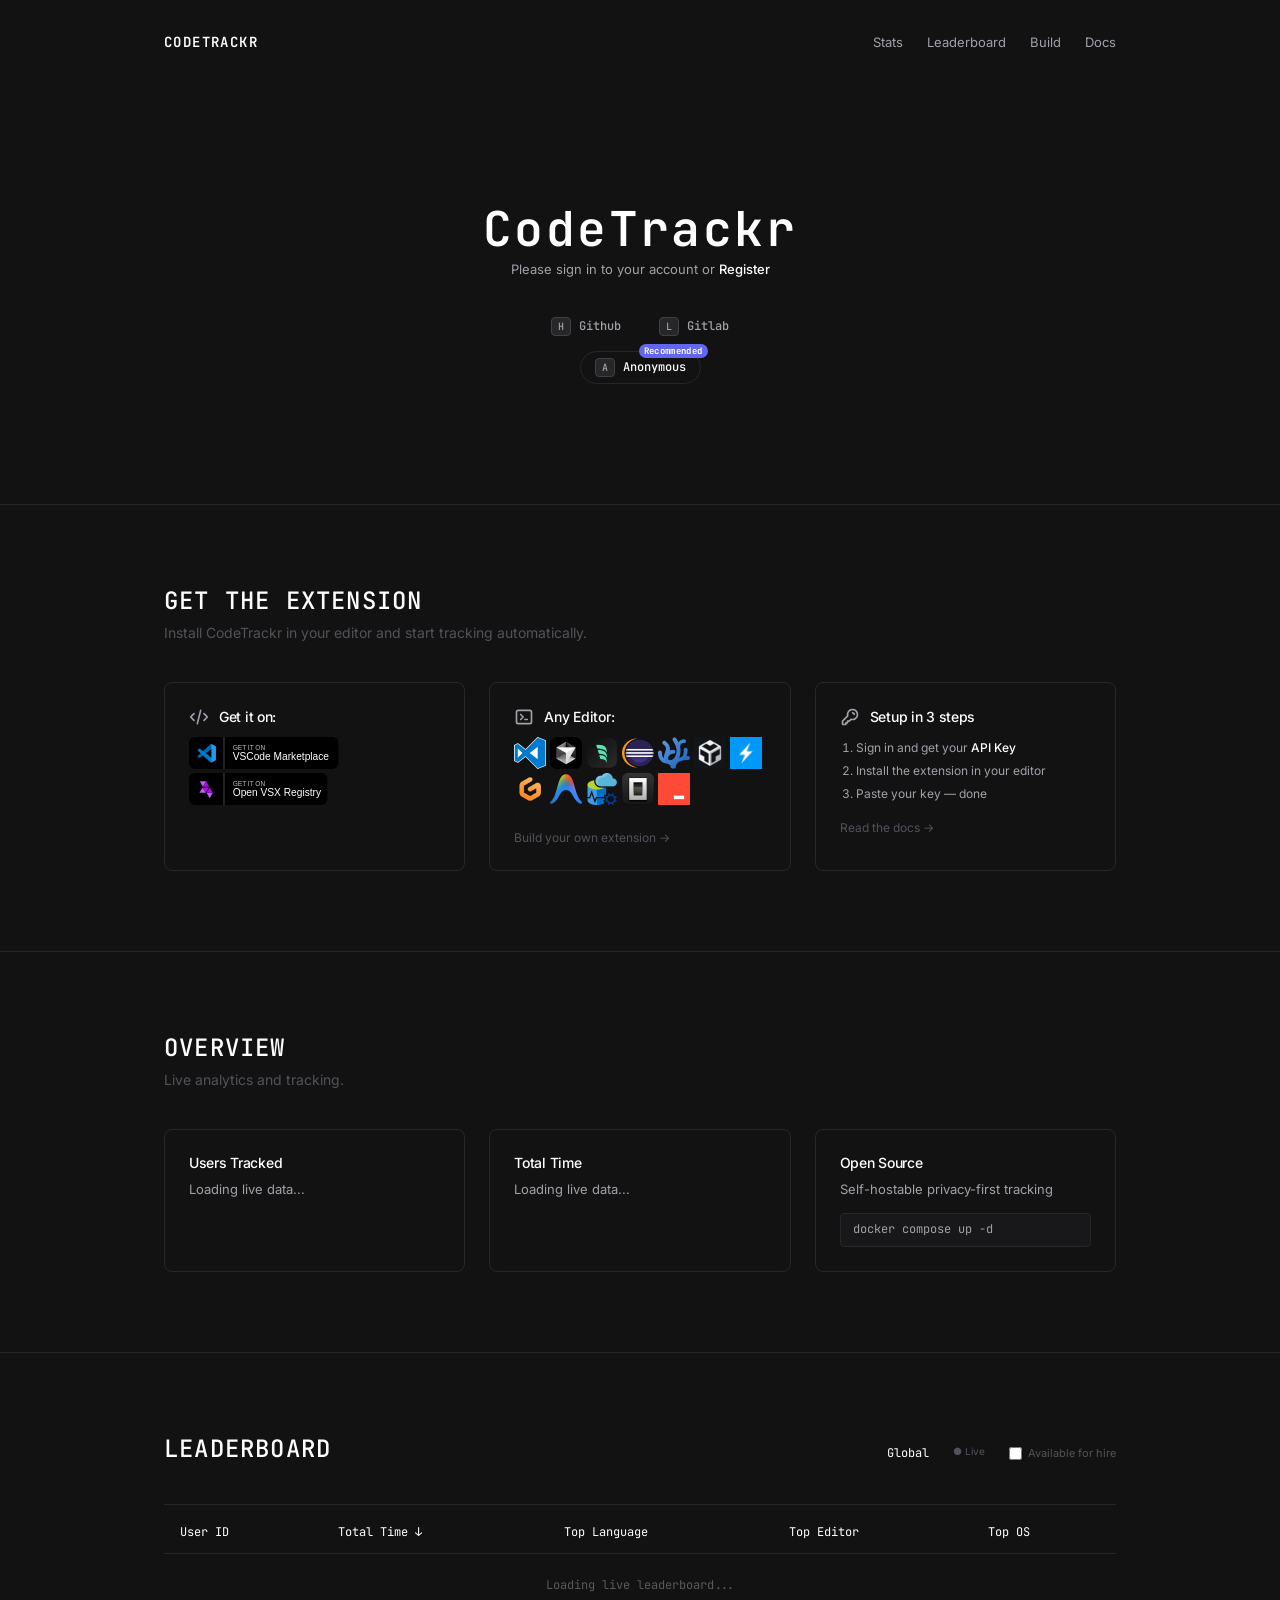
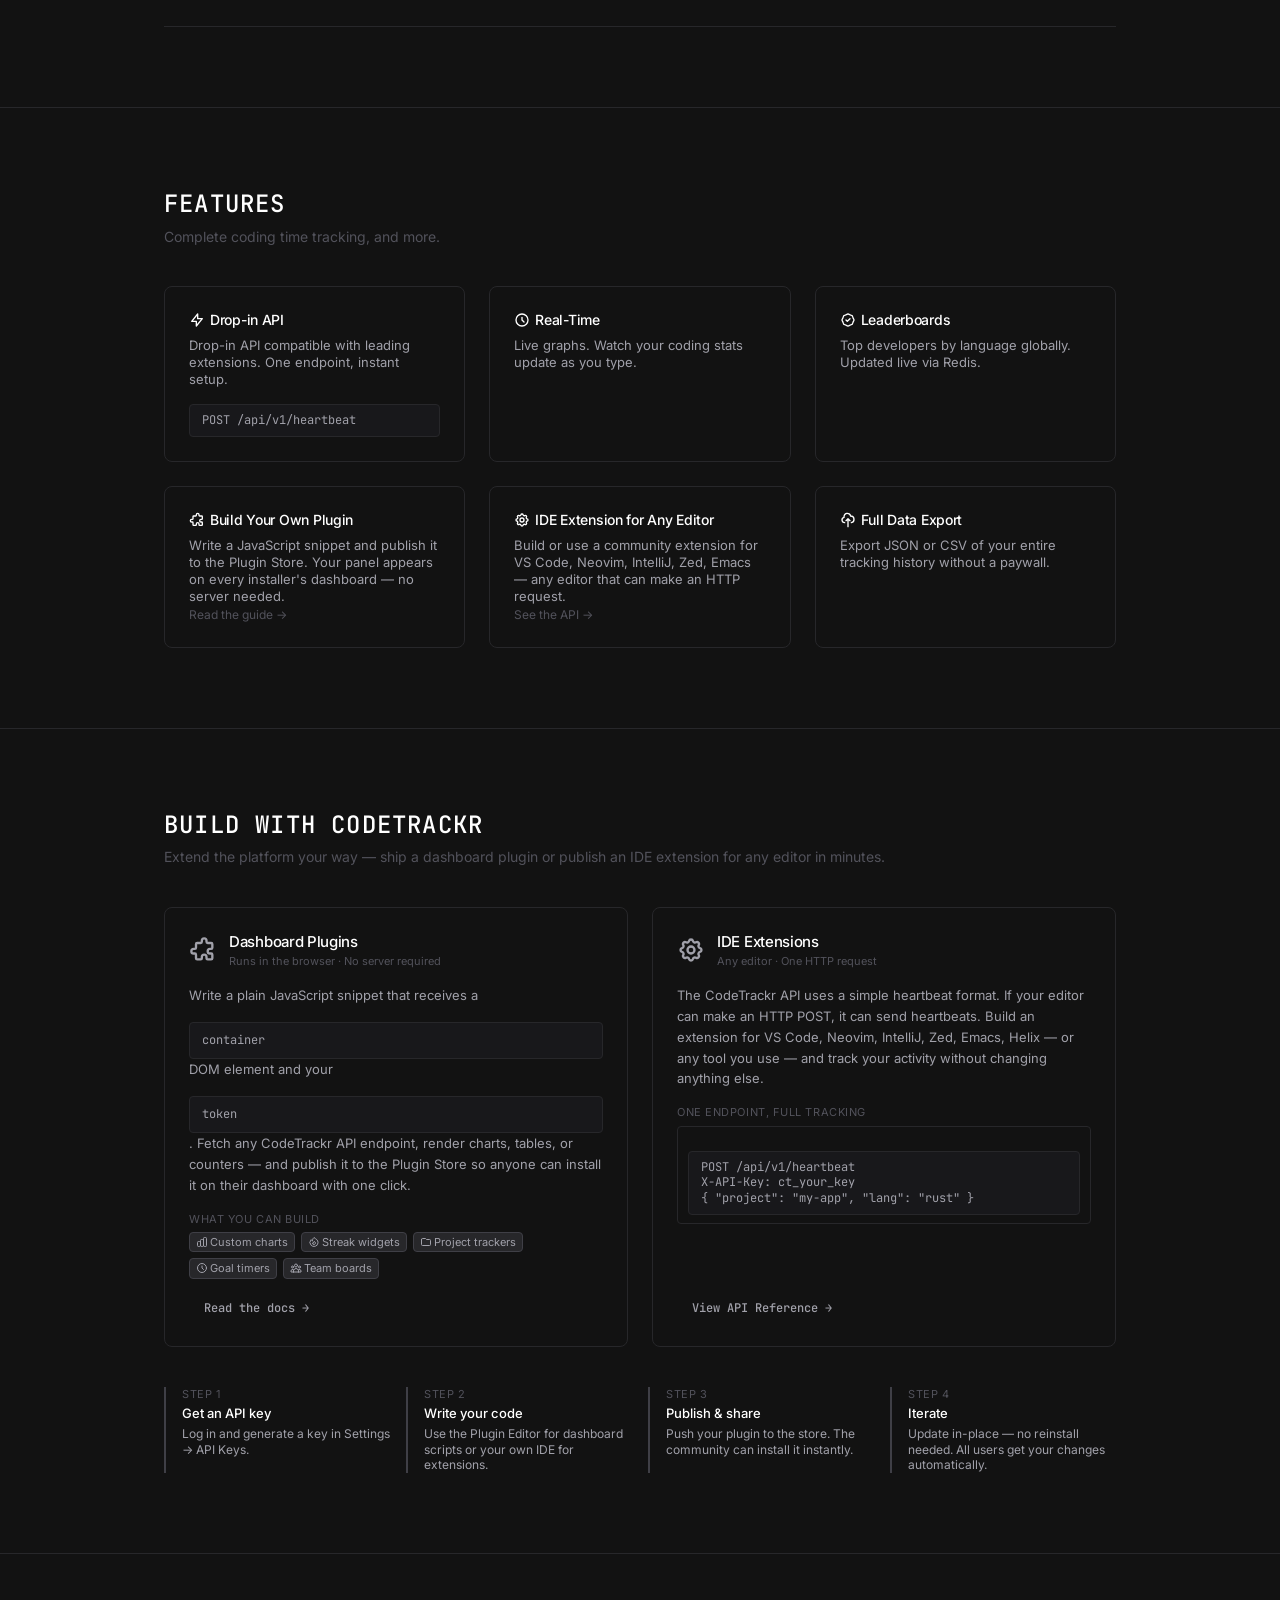
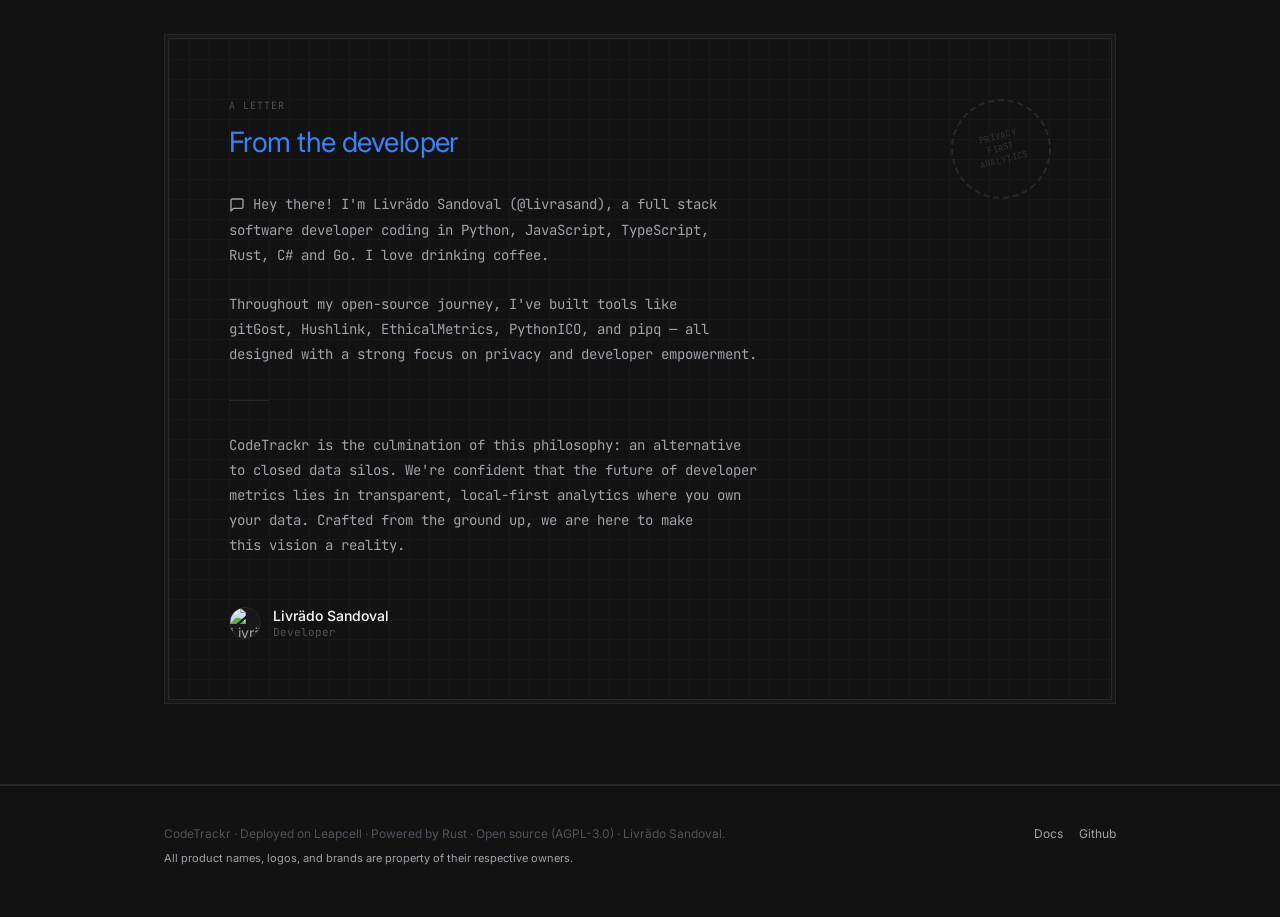
==== commit f6866e6c: "Redesign landing page and tidy Rust imports Reorder and group use statements in the Rust API and aut" ====
--- a/static/index.html
+++ b/static/index.html
@@ -1,1136 +1,3893 @@
-<!DOCTYPE html>
+<!doctype html>
 <html lang="en">
-
-<head>
-  <meta charset="UTF-8" />
-  <meta name="viewport" content="width=device-width, initial-scale=1.0" />
-  <title>CodeTrackr — Code Time Tracking</title>
-  <meta name="description" content="Minimalist code time tracking for developers." />
-  <link rel="icon" type="image/png" href="/static/images/logo.png" />
-  <link rel="stylesheet" href="/static/css/main.css" />
-  <script src="https://cdn.jsdelivr.net/npm/sortablejs@1.15.0/Sortable.min.js"></script>
-  <style>
-    .auth-dropdown-item {
-      display: block; width: 100%; text-align: left;
-      padding: 8px 14px; font-size: 13px;
-      color: var(--text-main); background: none; border: none;
-      border-bottom: 1px solid var(--border); cursor: pointer;
-      text-decoration: none; font-family: inherit;
-    }
-    .auth-dropdown-item:last-child { border-bottom: none; }
-    .auth-dropdown-item:hover { background: var(--bg-hover); }
-  </style>
-</head>
-
-<body>
-
-  <!-- NAV -->
-  <nav class="nav" id="nav">
-    <div class="container nav-inner">
-      <a href="/" class="nav-logo" id="nav-logo">CodeTrackr</a>
-      <button class="nav-toggle" id="nav-toggle" aria-label="Menu" onclick="document.getElementById('nav-links').classList.toggle('open')"><span></span><span></span><span></span></button>
-      <ul class="nav-links" id="nav-links">
-        <li><a href="/#stats" class="nav-link">Stats</a></li>
-        <li><a href="/#leaderboard" class="nav-link">Leaderboard</a></li>
-        <li><a href="/#build" class="nav-link">Build</a></li>
-        <li><a href="/docs" class="nav-link">Docs</a></li>
-        <li id="nav-user-item" style="display:none;">
-          <a href="javascript:void(0)" onclick="showDashboard()" class="nav-user-pill">
-            <img id="nav-avatar" src="" alt="" style="width:24px; height:24px; border-radius:50%; margin-right:8px;">
-            <span id="nav-username"></span>
-          </a>
-        </li>
-      </ul>
-    </div>
-  </nav>
-
-  <!-- HERO / LOGIN -->
-  <section class="hero" id="hero">
-    <div class="container">
-      <div class="login-box">
-        <div class="hero-logo-big">CodeTrackr</div>
-        <p class="hero-desc">Please sign in to your account or <strong>Register</strong></p>
-        <div class="login-actions">
-          <a href="/auth/github" class="btn">
-            <span class="key-hint">H</span> Github
-          </a>
-          <a href="/auth/gitlab" class="btn">
-            <span class="key-hint">L</span> Gitlab
-          </a>
-          <button class="btn" onclick="showAnonymousAuth()" style="background:var(--bg); color:var(--text-main); border:1px solid var(--border); position:relative;">
-            <span class="key-hint">A</span> Anonymous
-            <span style="position:absolute; top:-8px; right:-8px; background:var(--accent); color:#fff; font-size:9px; font-weight:700; padding:1px 5px; border-radius:20px; letter-spacing:.04em; pointer-events:none;">Recommended</span>
-          </button>
-        </div>
-      </div>
-    </div>
-  </section>
-
-  <!-- EXTENSIONS -->
-  <section class="section" id="extensions">
-    <div class="container">
-      <div class="section-header">
-        <h2 class="section-title">Get the Extension</h2>
-        <p class="section-desc">Install CodeTrackr in your editor and start tracking automatically.</p>
-      </div>
-      <div class="grid-3">
-        <div class="card">
-          <div style="display:flex; align-items:center; gap:10px; margin-bottom:10px;">
-            <svg style="width:20px; height:20px; flex-shrink:0;" fill="none" stroke="currentColor" viewBox="0 0 24 24"><path stroke-linecap="round" stroke-linejoin="round" stroke-width="2" d="M10 20l4-16m4 4l4 4-4 4M6 16l-4-4 4-4"></path></svg>
-            <h3 style="margin:0; font-size:14px;">Get it on:</h3>
-          </div>
-          <img src="/static/images/get-it-on-vscode.svg" alt="Get it on VS Code" style="height:32px;">
-          <img src="/static/images/get-it-on-open-vsx.svg" alt="Get in on Open VSX Registry" style="height: 32px;">
-        </div>
-        <div class="card">
-          <div style="display:flex; align-items:center; gap:10px; margin-bottom:10px;">
-            <svg style="width:20px; height:20px; flex-shrink:0;" fill="none" stroke="currentColor" viewBox="0 0 24 24"><path stroke-linecap="round" stroke-linejoin="round" stroke-width="2" d="M8 9l3 3-3 3m5 0h3M5 20h14a2 2 0 002-2V6a2 2 0 00-2-2H5a2 2 0 00-2 2v12a2 2 0 002 2z"></path></svg>
-            <h3 style="margin:0; font-size:14px;">Any Editor:</h3>
-          </div>
-          <img src="/static/images/ides/vs-code-128.png" alt="VSCode" style="height: 32px;">
-          <img src="/static/images/ides/cursor-128.png" alt="Cursor" style="height: 32px;">
-          <img src="/static/images/ides/windsurf-128.png" alt="Windsurf" style="height: 32px;">
-          <img src="/static/images/ides/eclipse-128.png" alt="Eclipse" style="height: 32px;">
-          <img src="/static/images/ides/codium_cnl.svg" alt="VSCodium" style="height: 32px;">
-          <img src="/static/images/ides/codesandbox_12998_logo_1631778366_kenkz.png.avif" alt="CodeSandbox" style="height: 32px;">
-          <img src="/static/images/ides/28635252.jpeg" alt="StackBlitz" style="height: 32px;">
-          <img src="/static/images/ides/117817022.png" alt="Gitpod" style="height: 32px;">
-          <img src="/static/images/ides/antigravity-128.png" alt="Antigravity" style="height: 32px;">
-          <img src="/static/images/ides/azure-data-studio-128.png" alt="Azure Data Studio" style="height: 32px;">
-          <img src="/static/images/ides/opencode-128.png" alt="OpenCode" style="height: 32px;">
-          <img src="/static/images/ides/trae-128.png" alt="Trae" style="height: 32px;">
-
-          <br><br>
-          <a href="/docs#creating-extensions" style="font-size:12px; color:var(--text-dark);">Build your own extension →</a>
-        </div>
-        <div class="card">
-          <div style="display:flex; align-items:center; gap:10px; margin-bottom:10px;">
-            <svg style="width:20px; height:20px; flex-shrink:0;" fill="none" stroke="currentColor" viewBox="0 0 24 24"><path stroke-linecap="round" stroke-linejoin="round" stroke-width="2" d="M15 7a2 2 0 012 2m4 0a6 6 0 01-7.743 5.743L11 17H9v2H7v2H4a1 1 0 01-1-1v-2.586a1 1 0 01.293-.707l5.964-5.964A6 6 0 1121 9z"></path></svg>
-            <h3 style="margin:0; font-size:14px;">Setup in 3 steps</h3>
-          </div>
-          <ol style="font-size:12px; color:var(--text-muted); padding-left:16px; margin:0 0 12px; line-height:1.9;">
-            <li>Sign in and get your <strong>API Key</strong></li>
-            <li>Install the extension in your editor</li>
-            <li>Paste your key — done</li>
-          </ol>
-          <a href="/docs" style="font-size:12px; color:var(--text-dark);">Read the docs →</a>
-        </div>
-      </div>
-    </div>
-  </section>
-
-  <!-- STATS / OVERVIEW -->
-  <section class="section" id="stats">
-    <div class="container">
-      <div class="section-header">
-        <h2 class="section-title">Overview</h2>
-        <p class="section-desc">Live analytics and tracking.</p>
-      </div>
-      <div class="grid-3">
-        <div class="card">
-          <h3>Users Tracked</h3>
-          <p id="stat-devs" style="color:var(--text-muted);">Loading live data...</p>
-        </div>
-        <div class="card">
-          <h3>Total Time</h3>
-          <p id="stat-hours" style="color:var(--text-muted);">Loading live data...</p>
-        </div>
-        <div class="card">
-          <h3>Open Source</h3>
-          <p>Self-hostable privacy-first tracking</p>
-          <code>docker compose up -d</code>
-        </div>
-      </div>
-    </div>
-  </section>
-
-  <!-- LEADERBOARD -->
-  <section class="section" id="leaderboard">
-    <div class="container">
-      <div class="section-header" style="display:flex; justify-content:space-between; align-items:baseline;">
-        <h2 class="section-title" style="margin:0;">Leaderboard</h2>
-        <div style="display:flex; align-items:center; gap:16px; flex-wrap:wrap;">
-          <div class="lb-controls" style="display:flex; gap:16px;" id="lb-tabs">
-            <button class="code-tab active" data-tab="global">Global</button>
-            <span style="font-size:10px; color:var(--text-dark); margin-left:8px;">● Live</span>
-          </div>
-          <label style="display:flex; align-items:center; gap:6px; font-size:11px; color:var(--text-dark); cursor:pointer; margin-left:8px;">
-            <input type="checkbox" id="lb-filter-hire" onchange="applyLeaderboardHireFilter(this)"> Available for hire
-          </label>
-        </div>
-      </div>
-
-      <div class="table-wrapper">
-        <table>
-          <thead>
-            <tr>
-              <th>User ID</th>
-              <th>Total Time ↓</th>
-              <th>Top Language</th>
-              <th>Top Editor</th>
-              <th>Top OS</th>
-            </tr>
-          </thead>
-          <tbody id="lb-rows">
-            <tr>
-              <td colspan="5" style="text-align:center; padding: 24px; color: var(--text-muted); opacity: 0.5;">Loading live leaderboard...</td>
-            </tr>
-          </tbody>
-        </table>
-      </div>
-    </div>
-  </section>
-
-  <!-- FEATURES -->
-  <section class="section" id="features">
-    <div class="container">
-      <div class="section-header">
-        <h2 class="section-title">Features</h2>
-        <p class="section-desc">Complete coding time tracking, and more.</p>
-      </div>
-      <div class="grid-3">
-        <div class="card">
-          <h3><svg class="w-5 h-5 inline mr-2" style="width:16px; height:16px; margin-right: 5px; vertical-align:text-bottom;" fill="none" stroke="currentColor" viewBox="0 0 24 24"><path stroke-linecap="round" stroke-linejoin="round" stroke-width="2" d="M13 10V3L4 14h7v7l9-11h-7z"></path></svg>Drop-in API</h3>
-          <p>Drop-in API compatible with leading extensions. One endpoint, instant setup.</p>
-          <code>POST /api/v1/heartbeat</code>
-        </div>
-        <div class="card">
-          <h3><svg class="w-5 h-5 inline mr-2" style="width:16px; height:16px; margin-right: 5px; vertical-align:text-bottom;" fill="none" stroke="currentColor" viewBox="0 0 24 24"><path stroke-linecap="round" stroke-linejoin="round" stroke-width="2" d="M12 8v4l3 3m6-3a9 9 0 11-18 0 9 9 0 0118 0z"></path></svg>Real-Time</h3>
-          <p>Live graphs. Watch your coding stats update as you type.</p>
-        </div>
-        <div class="card">
-          <h3><svg class="w-5 h-5 inline mr-2" style="width:16px; height:16px; margin-right: 5px; vertical-align:text-bottom;" fill="none" stroke="currentColor" viewBox="0 0 24 24"><path stroke-linecap="round" stroke-linejoin="round" stroke-width="2" d="M9 12l2 2 4-4M7.835 4.697a3.42 3.42 0 001.946-.806 3.42 3.42 0 014.438 0 3.42 3.42 0 001.946.806 3.42 3.42 0 013.138 3.138 3.42 3.42 0 00.806 1.946 3.42 3.42 0 010 4.438 3.42 3.42 0 00-.806 1.946 3.42 3.42 0 01-3.138 3.138 3.42 3.42 0 00-1.946.806 3.42 3.42 0 01-4.438 0 3.42 3.42 0 00-1.946-.806 3.42 3.42 0 01-3.138-3.138 3.42 3.42 0 00-.806-1.946 3.42 3.42 0 010-4.438 3.42 3.42 0 00.806-1.946 3.42 3.42 0 013.138-3.138z"></path></svg>Leaderboards</h3>
-          <p>Top developers by language globally. Updated live via Redis.</p>
-        </div>
-        <div class="card">
-          <h3><svg class="w-5 h-5 inline mr-2" style="width:16px; height:16px; margin-right: 5px; vertical-align:text-bottom;" fill="none" stroke="currentColor" viewBox="0 0 24 24"><path stroke-linecap="round" stroke-linejoin="round" stroke-width="2" d="M11 4a2 2 0 114 0v1a1 1 0 001 1h3a1 1 0 011 1v3a1 1 0 01-1 1h-1a2 2 0 100 4h1a1 1 0 011 1v3a1 1 0 01-1 1h-3a1 1 0 01-1-1v-1a2 2 0 10-4 0v1a1 1 0 01-1 1H7a1 1 0 01-1-1v-3a1 1 0 00-1-1H4a2 2 0 110-4h1a1 1 0 001-1V7a1 1 0 011-1h3a1 1 0 001-1V4z"></path></svg>Build Your Own Plugin</h3>
-          <p>Write a JavaScript snippet and publish it to the Plugin Store. Your panel appears on every installer's dashboard — no server needed.</p>
-          <a href="/docs#widget-plugins" style="font-size:12px; color:var(--text-dark);">Read the guide →</a>
-        </div>
-        <div class="card">
-          <h3><svg class="w-5 h-5 inline mr-2" style="width:16px; height:16px; margin-right: 5px; vertical-align:text-bottom;" fill="none" stroke="currentColor" viewBox="0 0 24 24"><path stroke-linecap="round" stroke-linejoin="round" stroke-width="2" d="M10.325 4.317c.426-1.756 2.924-1.756 3.35 0a1.724 1.724 0 002.573 1.066c1.543-.94 3.31.826 2.37 2.37a1.724 1.724 0 001.065 2.572c1.756.426 1.756 2.924 0 3.35a1.724 1.724 0 00-1.066 2.573c.94 1.543-.826 3.31-2.37 2.37a1.724 1.724 0 00-2.572 1.065c-.426 1.756-2.924 1.756-3.35 0a1.724 1.724 0 00-2.573-1.066c-1.543.94-3.31-.826-2.37-2.37a1.724 1.724 0 00-1.065-2.572c-1.756-.426-1.756-2.924 0-3.35a1.724 1.724 0 001.066-2.573c-.94-1.543.826-3.31 2.37-2.37.996.608 2.296.07 2.572-1.065z"></path><path stroke-linecap="round" stroke-linejoin="round" stroke-width="2" d="M15 12a3 3 0 11-6 0 3 3 0 016 0z"></path></svg>IDE Extension for Any Editor</h3>
-          <p>Build or use a community extension for VS Code, Neovim, IntelliJ, Zed, Emacs — any editor that can make an HTTP request.</p>
-          <a href="/docs#creating-extensions" style="font-size:12px; color:var(--text-dark);">See the API →</a>
-        </div>
-        <div class="card">
-          <h3><svg class="w-5 h-5 inline mr-2" style="width:16px; height:16px; margin-right: 5px; vertical-align:text-bottom;" fill="none" stroke="currentColor" viewBox="0 0 24 24"><path stroke-linecap="round" stroke-linejoin="round" stroke-width="2" d="M7 16a4 4 0 01-.88-7.903A5 5 0 1115.9 6L16 6a5 5 0 011 9.9M15 13l-3-3m0 0l-3 3m3-3v12"></path></svg>Full Data Export</h3>
-          <p>Export JSON or CSV of your entire tracking history without a paywall.</p>
-        </div>
-      </div>
-    </div>
-  </section>
-
-  <!-- BUILD WITH CODETRACKR -->
-  <section class="section" id="build">
-    <div class="container">
-      <div class="section-header">
-        <h2 class="section-title">Build with CodeTrackr</h2>
-        <p class="section-desc">Extend the platform your way — ship a dashboard plugin or publish an IDE extension for any editor in minutes.</p>
-      </div>
-
-      <div class="grid-2" style="margin-bottom:40px;">
-        <!-- Plugin card -->
-        <div class="card" style="display:flex; flex-direction:column; gap:16px;">
-          <div style="display:flex; align-items:center; gap:12px;">
-            <svg style="font-size:28px; line-height:1; width:28px; height:28px;" fill="none" stroke="currentColor" viewBox="0 0 24 24"><path stroke-linecap="round" stroke-linejoin="round" stroke-width="2" d="M11 4a2 2 0 114 0v1a1 1 0 001 1h3a1 1 0 011 1v3a1 1 0 01-1 1h-1a2 2 0 100 4h1a1 1 0 011 1v3a1 1 0 01-1 1h-3a1 1 0 01-1-1v-1a2 2 0 10-4 0v1a1 1 0 01-1 1H7a1 1 0 01-1-1v-3a1 1 0 00-1-1H4a2 2 0 110-4h1a1 1 0 001-1V7a1 1 0 011-1h3a1 1 0 001-1V4z"></path></svg>
-            <div>
-              <h3 style="margin:0; font-size:15px;">Dashboard Plugins</h3>
-              <span style="font-size:11px; color:var(--text-dark);">Runs in the browser · No server required</span>
+    <head>
+        <meta charset="UTF-8" />
+        <meta name="viewport" content="width=device-width, initial-scale=1.0" />
+        <title>CodeTrackr — Code Time Tracking</title>
+        <meta
+            name="description"
+            content="Minimalist code time tracking for developers."
+        />
+        <link rel="icon" type="image/png" href="/static/images/logo.png" />
+        <link rel="stylesheet" href="/static/css/main.css" />
+        <script src="https://cdn.jsdelivr.net/npm/sortablejs@1.15.0/Sortable.min.js"></script>
+        <style>
+            .auth-dropdown-item {
+                display: block;
+                width: 100%;
+                text-align: left;
+                padding: 8px 14px;
+                font-size: 13px;
+                color: var(--text-main);
+                background: none;
+                border: none;
+                border-bottom: 1px solid var(--border);
+                cursor: pointer;
+                text-decoration: none;
+                font-family: inherit;
+            }
+            .auth-dropdown-item:last-child {
+                border-bottom: none;
+            }
+            .auth-dropdown-item:hover {
+                background: var(--bg-hover);
+            }
+        </style>
+    </head>
+
+    <body>
+        <!-- NAV -->
+        <nav class="nav" id="nav">
+            <div class="container nav-inner">
+                <a href="/" class="nav-logo" id="nav-logo">CodeTrackr</a>
+                <button
+                    class="nav-toggle"
+                    id="nav-toggle"
+                    aria-label="Menu"
+                    onclick="
+                        document
+                            .getElementById('nav-links')
+                            .classList.toggle('open')
+                    "
+                >
+                    <span></span><span></span><span></span>
+                </button>
+                <ul class="nav-links" id="nav-links">
+                    <li><a href="/#stats" class="nav-link">Stats</a></li>
+                    <li>
+                        <a href="/#leaderboard" class="nav-link">Leaderboard</a>
+                    </li>
+                    <li><a href="/#build" class="nav-link">Build</a></li>
+                    <li><a href="/docs" class="nav-link">Docs</a></li>
+                    <li id="nav-user-item" style="display: none">
+                        <a
+                            href="javascript:void(0)"
+                            onclick="showDashboard()"
+                            class="nav-user-pill"
+                        >
+                            <img
+                                id="nav-avatar"
+                                src=""
+                                alt=""
+                                style="
+                                    width: 24px;
+                                    height: 24px;
+                                    border-radius: 50%;
+                                    margin-right: 8px;
+                                "
+                            />
+                            <span id="nav-username"></span>
+                        </a>
+                    </li>
+                </ul>
             </div>
-          </div>
-          <p style="font-size:13px; color:var(--text-muted); line-height:1.6; margin:0;">Write a plain JavaScript snippet that receives a <code>container</code> DOM element and your <code>token</code>. Fetch any CodeTrackr API endpoint, render charts, tables, or counters — and publish it to the Plugin Store so anyone can install it on their dashboard with one click.</p>
-          <div style="display:flex; flex-direction:column; gap:6px;">
-            <div style="font-size:11px; color:var(--text-dark); text-transform:uppercase; letter-spacing:.05em;">What you can build</div>
-            <div style="display:flex; flex-wrap:wrap; gap:6px;">
-              <span class="key-hint" style="font-size:11px;"><svg style="width:12px; height:12px; margin-right:2px; vertical-align:text-bottom;" fill="none" stroke="currentColor" viewBox="0 0 24 24"><path stroke-linecap="round" stroke-linejoin="round" stroke-width="2" d="M9 19v-6a2 2 0 00-2-2H5a2 2 0 00-2 2v6a2 2 0 002 2h2a2 2 0 002-2zm0 0V9a2 2 0 012-2h2a2 2 0 012 2v10m-6 0a2 2 0 002 2h2a2 2 0 002-2m0 0V5a2 2 0 012-2h2a2 2 0 012 2v14a2 2 0 01-2 2h-2a2 2 0 01-2-2z"></path></svg> Custom charts</span>
-              <span class="key-hint" style="font-size:11px;"><svg style="width:12px; height:12px; margin-right:2px; vertical-align:text-bottom;" fill="none" stroke="currentColor" viewBox="0 0 24 24"><path stroke-linecap="round" stroke-linejoin="round" stroke-width="2" d="M17.657 18.657A8 8 0 016.343 7.343S7 9 9 10c0-2 .5-5 2.986-7C14 5 16.09 5.777 17.656 7.343A7.975 7.975 0 0120 13a7.975 7.975 0 01-2.343 5.657z"></path><path stroke-linecap="round" stroke-linejoin="round" stroke-width="2" d="M9.879 16.121A3 3 0 1012.015 11L11 14H9c0 .768.293 1.536.879 2.121z"></path></svg> Streak widgets</span>
-              <span class="key-hint" style="font-size:11px;"><svg style="width:12px; height:12px; margin-right:2px; vertical-align:text-bottom;" fill="none" stroke="currentColor" viewBox="0 0 24 24"><path stroke-linecap="round" stroke-linejoin="round" stroke-width="2" d="M3 7v10a2 2 0 002 2h14a2 2 0 002-2V9a2 2 0 00-2-2h-6l-2-2H5a2 2 0 00-2 2z"></path></svg> Project trackers</span>
-              <span class="key-hint" style="font-size:11px;"><svg style="width:12px; height:12px; margin-right:2px; vertical-align:text-bottom;" fill="none" stroke="currentColor" viewBox="0 0 24 24"><path stroke-linecap="round" stroke-linejoin="round" stroke-width="2" d="M12 8v4l3 3m6-3a9 9 0 11-18 0 9 9 0 0118 0z"></path></svg> Goal timers</span>
-              <span class="key-hint" style="font-size:11px;"><svg style="width:12px; height:12px; margin-right:2px; vertical-align:text-bottom;" fill="none" stroke="currentColor" viewBox="0 0 24 24"><path stroke-linecap="round" stroke-linejoin="round" stroke-width="2" d="M17 20h5v-2a3 3 0 00-5.356-1.857M17 20H7m10 0v-2c0-.656-.126-1.283-.356-1.857M7 20H2v-2a3 3 0 015.356-1.857M7 20v-2c0-.656.126-1.283.356-1.857m0 0a5.002 5.002 0 019.288 0M15 7a3 3 0 11-6 0 3 3 0 016 0zm6 3a2 2 0 11-4 0 2 2 0 014 0zM7 10a2 2 0 11-4 0 2 2 0 014 0z"></path></svg> Team boards</span>
+        </nav>
+
+        <!-- HERO / LOGIN -->
+        <section class="hero" id="hero">
+            <div class="container">
+                <div class="login-box">
+                    <div class="hero-logo-big">CodeTrackr</div>
+                    <p class="hero-desc">
+                        Please sign in to your account or
+                        <strong>Register</strong>
+                    </p>
+                    <div class="login-actions">
+                        <a href="/auth/github" class="btn">
+                            <span class="key-hint">H</span> Github
+                        </a>
+                        <a href="/auth/gitlab" class="btn">
+                            <span class="key-hint">L</span> Gitlab
+                        </a>
+                        <button
+                            class="btn"
+                            onclick="showAnonymousAuth()"
+                            style="
+                                background: var(--bg);
+                                color: var(--text-main);
+                                border: 1px solid var(--border);
+                                position: relative;
+                            "
+                        >
+                            <span class="key-hint">A</span> Anonymous
+                            <span
+                                style="
+                                    position: absolute;
+                                    top: -8px;
+                                    right: -8px;
+                                    background: var(--accent);
+                                    color: #fff;
+                                    font-size: 9px;
+                                    font-weight: 700;
+                                    padding: 1px 5px;
+                                    border-radius: 20px;
+                                    letter-spacing: 0.04em;
+                                    pointer-events: none;
+                                "
+                                >Recommended</span
+                            >
+                        </button>
+                    </div>
+                </div>
             </div>
-          </div>
-          <div style="display:flex; gap:8px; margin-top:auto;">
-            <a href="/docs#widget-plugins" class="btn" style="font-size:12px; padding:5px 14px;">Read the docs →</a>
-          </div>
-        </div>
-
-        <!-- IDE Extension card -->
-        <div class="card" style="display:flex; flex-direction:column; gap:16px;">
-          <div style="display:flex; align-items:center; gap:12px;">
-            <svg style="font-size:28px; line-height:1; width:28px; height:28px;" fill="none" stroke="currentColor" viewBox="0 0 24 24"><path stroke-linecap="round" stroke-linejoin="round" stroke-width="2" d="M10.325 4.317c.426-1.756 2.924-1.756 3.35 0a1.724 1.724 0 002.573 1.066c1.543-.94 3.31.826 2.37 2.37a1.724 1.724 0 001.065 2.572c1.756.426 1.756 2.924 0 3.35a1.724 1.724 0 00-1.066 2.573c.94 1.543-.826 3.31-2.37 2.37a1.724 1.724 0 00-2.572 1.065c-.426 1.756-2.924 1.756-3.35 0a1.724 1.724 0 00-2.573-1.066c-1.543.94-3.31-.826-2.37-2.37a1.724 1.724 0 00-1.065-2.572c-1.756-.426-1.756-2.924 0-3.35a1.724 1.724 0 001.066-2.573c-.94-1.543.826-3.31 2.37-2.37.996.608 2.296.07 2.572-1.065z"></path><path stroke-linecap="round" stroke-linejoin="round" stroke-width="2" d="M15 12a3 3 0 11-6 0 3 3 0 016 0z"></path></svg>
-            <div>
-              <h3 style="margin:0; font-size:15px;">IDE Extensions</h3>
-              <span style="font-size:11px; color:var(--text-dark);">Any editor · One HTTP request</span>
+        </section>
+
+        <!-- EXTENSIONS -->
+        <section class="section" id="extensions">
+            <div class="container">
+                <div class="section-header">
+                    <h2 class="section-title">Get the Extension</h2>
+                    <p class="section-desc">
+                        Install CodeTrackr in your editor and start tracking
+                        automatically.
+                    </p>
+                </div>
+                <div class="grid-3">
+                    <div class="card">
+                        <div
+                            style="
+                                display: flex;
+                                align-items: center;
+                                gap: 10px;
+                                margin-bottom: 10px;
+                            "
+                        >
+                            <svg
+                                style="
+                                    width: 20px;
+                                    height: 20px;
+                                    flex-shrink: 0;
+                                "
+                                fill="none"
+                                stroke="currentColor"
+                                viewBox="0 0 24 24"
+                            >
+                                <path
+                                    stroke-linecap="round"
+                                    stroke-linejoin="round"
+                                    stroke-width="2"
+                                    d="M10 20l4-16m4 4l4 4-4 4M6 16l-4-4 4-4"
+                                ></path>
+                            </svg>
+                            <h3 style="margin: 0; font-size: 14px">
+                                Get it on:
+                            </h3>
+                        </div>
+                        <img
+                            src="/static/images/get-it-on-vscode.svg"
+                            alt="Get it on VS Code"
+                            style="height: 32px"
+                        />
+                        <img
+                            src="/static/images/get-it-on-open-vsx.svg"
+                            alt="Get in on Open VSX Registry"
+                            style="height: 32px"
+                        />
+                    </div>
+                    <div class="card">
+                        <div
+                            style="
+                                display: flex;
+                                align-items: center;
+                                gap: 10px;
+                                margin-bottom: 10px;
+                            "
+                        >
+                            <svg
+                                style="
+                                    width: 20px;
+                                    height: 20px;
+                                    flex-shrink: 0;
+                                "
+                                fill="none"
+                                stroke="currentColor"
+                                viewBox="0 0 24 24"
+                            >
+                                <path
+                                    stroke-linecap="round"
+                                    stroke-linejoin="round"
+                                    stroke-width="2"
+                                    d="M8 9l3 3-3 3m5 0h3M5 20h14a2 2 0 002-2V6a2 2 0 00-2-2H5a2 2 0 00-2 2v12a2 2 0 002 2z"
+                                ></path>
+                            </svg>
+                            <h3 style="margin: 0; font-size: 14px">
+                                Any Editor:
+                            </h3>
+                        </div>
+                        <img
+                            src="/static/images/ides/vs-code-128.png"
+                            alt="VSCode"
+                            style="height: 32px"
+                        />
+                        <img
+                            src="/static/images/ides/cursor-128.png"
+                            alt="Cursor"
+                            style="height: 32px"
+                        />
+                        <img
+                            src="/static/images/ides/windsurf-128.png"
+                            alt="Windsurf"
+                            style="height: 32px"
+                        />
+                        <img
+                            src="/static/images/ides/eclipse-128.png"
+                            alt="Eclipse"
+                            style="height: 32px"
+                        />
+                        <img
+                            src="/static/images/ides/codium_cnl.svg"
+                            alt="VSCodium"
+                            style="height: 32px"
+                        />
+                        <img
+                            src="/static/images/ides/codesandbox_12998_logo_1631778366_kenkz.png.avif"
+                            alt="CodeSandbox"
+                            style="height: 32px"
+                        />
+                        <img
+                            src="/static/images/ides/28635252.jpeg"
+                            alt="StackBlitz"
+                            style="height: 32px"
+                        />
+                        <img
+                            src="/static/images/ides/117817022.png"
+                            alt="Gitpod"
+                            style="height: 32px"
+                        />
+                        <img
+                            src="/static/images/ides/antigravity-128.png"
+                            alt="Antigravity"
+                            style="height: 32px"
+                        />
+                        <img
+                            src="/static/images/ides/azure-data-studio-128.png"
+                            alt="Azure Data Studio"
+                            style="height: 32px"
+                        />
+                        <img
+                            src="/static/images/ides/opencode-128.png"
+                            alt="OpenCode"
+                            style="height: 32px"
+                        />
+                        <img
+                            src="/static/images/ides/trae-128.png"
+                            alt="Trae"
+                            style="height: 32px"
+                        />
+
+                        <br /><br />
+                        <a
+                            href="/docs#creating-extensions"
+                            style="font-size: 12px; color: var(--text-dark)"
+                            >Build your own extension →</a
+                        >
+                    </div>
+                    <div class="card">
+                        <div
+                            style="
+                                display: flex;
+                                align-items: center;
+                                gap: 10px;
+                                margin-bottom: 10px;
+                            "
+                        >
+                            <svg
+                                style="
+                                    width: 20px;
+                                    height: 20px;
+                                    flex-shrink: 0;
+                                "
+                                fill="none"
+                                stroke="currentColor"
+                                viewBox="0 0 24 24"
+                            >
+                                <path
+                                    stroke-linecap="round"
+                                    stroke-linejoin="round"
+                                    stroke-width="2"
+                                    d="M15 7a2 2 0 012 2m4 0a6 6 0 01-7.743 5.743L11 17H9v2H7v2H4a1 1 0 01-1-1v-2.586a1 1 0 01.293-.707l5.964-5.964A6 6 0 1121 9z"
+                                ></path>
+                            </svg>
+                            <h3 style="margin: 0; font-size: 14px">
+                                Setup in 3 steps
+                            </h3>
+                        </div>
+                        <ol
+                            style="
+                                font-size: 12px;
+                                color: var(--text-muted);
+                                padding-left: 16px;
+                                margin: 0 0 12px;
+                                line-height: 1.9;
+                            "
+                        >
+                            <li>
+                                Sign in and get your <strong>API Key</strong>
+                            </li>
+                            <li>Install the extension in your editor</li>
+                            <li>Paste your key — done</li>
+                        </ol>
+                        <a
+                            href="/docs"
+                            style="font-size: 12px; color: var(--text-dark)"
+                            >Read the docs →</a
+                        >
+                    </div>
+                </div>
             </div>
-          </div>
-          <p style="font-size:13px; color:var(--text-muted); line-height:1.6; margin:0;">The CodeTrackr API uses a simple heartbeat format. If your editor can make an HTTP POST, it can send heartbeats. Build an extension for VS Code, Neovim, IntelliJ, Zed, Emacs, Helix — or any tool you use — and track your activity without changing anything else.</p>
-          <div style="display:flex; flex-direction:column; gap:6px;">
-            <div style="font-size:11px; color:var(--text-dark); text-transform:uppercase; letter-spacing:.05em;">One endpoint, full tracking</div>
-            <pre style="margin:0; font-size:11px; background:var(--bg); border:1px solid var(--border); border-radius:var(--radius-sm); padding:8px 10px; overflow:auto;"><code>POST /api/v1/heartbeat
+        </section>
+
+        <!-- STATS / OVERVIEW -->
+        <section class="section" id="stats">
+            <div class="container">
+                <div class="section-header">
+                    <h2 class="section-title">Overview</h2>
+                    <p class="section-desc">Live analytics and tracking.</p>
+                </div>
+                <div class="grid-3">
+                    <div class="card">
+                        <h3>Users Tracked</h3>
+                        <p id="stat-devs" style="color: var(--text-muted)">
+                            Loading live data...
+                        </p>
+                    </div>
+                    <div class="card">
+                        <h3>Total Time</h3>
+                        <p id="stat-hours" style="color: var(--text-muted)">
+                            Loading live data...
+                        </p>
+                    </div>
+                    <div class="card">
+                        <h3>Open Source</h3>
+                        <p>Self-hostable privacy-first tracking</p>
+                        <code>docker compose up -d</code>
+                    </div>
+                </div>
+            </div>
+        </section>
+
+        <!-- LEADERBOARD -->
+        <section class="section" id="leaderboard">
+            <div class="container">
+                <div
+                    class="section-header"
+                    style="
+                        display: flex;
+                        justify-content: space-between;
+                        align-items: baseline;
+                    "
+                >
+                    <h2 class="section-title" style="margin: 0">Leaderboard</h2>
+                    <div
+                        style="
+                            display: flex;
+                            align-items: center;
+                            gap: 16px;
+                            flex-wrap: wrap;
+                        "
+                    >
+                        <div
+                            class="lb-controls"
+                            style="display: flex; gap: 16px"
+                            id="lb-tabs"
+                        >
+                            <button class="code-tab active" data-tab="global">
+                                Global
+                            </button>
+                            <span
+                                style="
+                                    font-size: 10px;
+                                    color: var(--text-dark);
+                                    margin-left: 8px;
+                                "
+                                >● Live</span
+                            >
+                        </div>
+                        <label
+                            style="
+                                display: flex;
+                                align-items: center;
+                                gap: 6px;
+                                font-size: 11px;
+                                color: var(--text-dark);
+                                cursor: pointer;
+                                margin-left: 8px;
+                            "
+                        >
+                            <input
+                                type="checkbox"
+                                id="lb-filter-hire"
+                                onchange="applyLeaderboardHireFilter(this)"
+                            />
+                            Available for hire
+                        </label>
+                    </div>
+                </div>
+
+                <div class="table-wrapper">
+                    <table>
+                        <thead>
+                            <tr>
+                                <th>User ID</th>
+                                <th>Total Time ↓</th>
+                                <th>Top Language</th>
+                                <th>Top Editor</th>
+                                <th>Top OS</th>
+                            </tr>
+                        </thead>
+                        <tbody id="lb-rows">
+                            <tr>
+                                <td
+                                    colspan="5"
+                                    style="
+                                        text-align: center;
+                                        padding: 24px;
+                                        color: var(--text-muted);
+                                        opacity: 0.5;
+                                    "
+                                >
+                                    Loading live leaderboard...
+                                </td>
+                            </tr>
+                        </tbody>
+                    </table>
+                </div>
+            </div>
+        </section>
+
+        <!-- FEATURES -->
+        <section class="section" id="features">
+            <div class="container">
+                <div class="section-header">
+                    <h2 class="section-title">Features</h2>
+                    <p class="section-desc">
+                        Complete coding time tracking, and more.
+                    </p>
+                </div>
+                <div class="grid-3">
+                    <div class="card">
+                        <h3>
+                            <svg
+                                class="w-5 h-5 inline mr-2"
+                                style="
+                                    width: 16px;
+                                    height: 16px;
+                                    margin-right: 5px;
+                                    vertical-align: text-bottom;
+                                "
+                                fill="none"
+                                stroke="currentColor"
+                                viewBox="0 0 24 24"
+                            >
+                                <path
+                                    stroke-linecap="round"
+                                    stroke-linejoin="round"
+                                    stroke-width="2"
+                                    d="M13 10V3L4 14h7v7l9-11h-7z"
+                                ></path></svg
+                            >Drop-in API
+                        </h3>
+                        <p>
+                            Drop-in API compatible with leading extensions. One
+                            endpoint, instant setup.
+                        </p>
+                        <code>POST /api/v1/heartbeat</code>
+                    </div>
+                    <div class="card">
+                        <h3>
+                            <svg
+                                class="w-5 h-5 inline mr-2"
+                                style="
+                                    width: 16px;
+                                    height: 16px;
+                                    margin-right: 5px;
+                                    vertical-align: text-bottom;
+                                "
+                                fill="none"
+                                stroke="currentColor"
+                                viewBox="0 0 24 24"
+                            >
+                                <path
+                                    stroke-linecap="round"
+                                    stroke-linejoin="round"
+                                    stroke-width="2"
+                                    d="M12 8v4l3 3m6-3a9 9 0 11-18 0 9 9 0 0118 0z"
+                                ></path></svg
+                            >Real-Time
+                        </h3>
+                        <p>
+                            Live graphs. Watch your coding stats update as you
+                            type.
+                        </p>
+                    </div>
+                    <div class="card">
+                        <h3>
+                            <svg
+                                class="w-5 h-5 inline mr-2"
+                                style="
+                                    width: 16px;
+                                    height: 16px;
+                                    margin-right: 5px;
+                                    vertical-align: text-bottom;
+                                "
+                                fill="none"
+                                stroke="currentColor"
+                                viewBox="0 0 24 24"
+                            >
+                                <path
+                                    stroke-linecap="round"
+                                    stroke-linejoin="round"
+                                    stroke-width="2"
+                                    d="M9 12l2 2 4-4M7.835 4.697a3.42 3.42 0 001.946-.806 3.42 3.42 0 014.438 0 3.42 3.42 0 001.946.806 3.42 3.42 0 013.138 3.138 3.42 3.42 0 00.806 1.946 3.42 3.42 0 010 4.438 3.42 3.42 0 00-.806 1.946 3.42 3.42 0 01-3.138 3.138 3.42 3.42 0 00-1.946.806 3.42 3.42 0 01-4.438 0 3.42 3.42 0 00-1.946-.806 3.42 3.42 0 01-3.138-3.138 3.42 3.42 0 00-.806-1.946 3.42 3.42 0 010-4.438 3.42 3.42 0 00.806-1.946 3.42 3.42 0 013.138-3.138z"
+                                ></path></svg
+                            >Leaderboards
+                        </h3>
+                        <p>
+                            Top developers by language globally. Updated live
+                            via Redis.
+                        </p>
+                    </div>
+                    <div class="card">
+                        <h3>
+                            <svg
+                                class="w-5 h-5 inline mr-2"
+                                style="
+                                    width: 16px;
+                                    height: 16px;
+                                    margin-right: 5px;
+                                    vertical-align: text-bottom;
+                                "
+                                fill="none"
+                                stroke="currentColor"
+                                viewBox="0 0 24 24"
+                            >
+                                <path
+                                    stroke-linecap="round"
+                                    stroke-linejoin="round"
+                                    stroke-width="2"
+                                    d="M11 4a2 2 0 114 0v1a1 1 0 001 1h3a1 1 0 011 1v3a1 1 0 01-1 1h-1a2 2 0 100 4h1a1 1 0 011 1v3a1 1 0 01-1 1h-3a1 1 0 01-1-1v-1a2 2 0 10-4 0v1a1 1 0 01-1 1H7a1 1 0 01-1-1v-3a1 1 0 00-1-1H4a2 2 0 110-4h1a1 1 0 001-1V7a1 1 0 011-1h3a1 1 0 001-1V4z"
+                                ></path></svg
+                            >Build Your Own Plugin
+                        </h3>
+                        <p>
+                            Write a JavaScript snippet and publish it to the
+                            Plugin Store. Your panel appears on every
+                            installer's dashboard — no server needed.
+                        </p>
+                        <a
+                            href="/docs#widget-plugins"
+                            style="font-size: 12px; color: var(--text-dark)"
+                            >Read the guide →</a
+                        >
+                    </div>
+                    <div class="card">
+                        <h3>
+                            <svg
+                                class="w-5 h-5 inline mr-2"
+                                style="
+                                    width: 16px;
+                                    height: 16px;
+                                    margin-right: 5px;
+                                    vertical-align: text-bottom;
+                                "
+                                fill="none"
+                                stroke="currentColor"
+                                viewBox="0 0 24 24"
+                            >
+                                <path
+                                    stroke-linecap="round"
+                                    stroke-linejoin="round"
+                                    stroke-width="2"
+                                    d="M10.325 4.317c.426-1.756 2.924-1.756 3.35 0a1.724 1.724 0 002.573 1.066c1.543-.94 3.31.826 2.37 2.37a1.724 1.724 0 001.065 2.572c1.756.426 1.756 2.924 0 3.35a1.724 1.724 0 00-1.066 2.573c.94 1.543-.826 3.31-2.37 2.37a1.724 1.724 0 00-2.572 1.065c-.426 1.756-2.924 1.756-3.35 0a1.724 1.724 0 00-2.573-1.066c-1.543.94-3.31-.826-2.37-2.37a1.724 1.724 0 00-1.065-2.572c-1.756-.426-1.756-2.924 0-3.35a1.724 1.724 0 001.066-2.573c-.94-1.543.826-3.31 2.37-2.37.996.608 2.296.07 2.572-1.065z"
+                                ></path>
+                                <path
+                                    stroke-linecap="round"
+                                    stroke-linejoin="round"
+                                    stroke-width="2"
+                                    d="M15 12a3 3 0 11-6 0 3 3 0 016 0z"
+                                ></path></svg
+                            >IDE Extension for Any Editor
+                        </h3>
+                        <p>
+                            Build or use a community extension for VS Code,
+                            Neovim, IntelliJ, Zed, Emacs — any editor that can
+                            make an HTTP request.
+                        </p>
+                        <a
+                            href="/docs#creating-extensions"
+                            style="font-size: 12px; color: var(--text-dark)"
+                            >See the API →</a
+                        >
+                    </div>
+                    <div class="card">
+                        <h3>
+                            <svg
+                                class="w-5 h-5 inline mr-2"
+                                style="
+                                    width: 16px;
+                                    height: 16px;
+                                    margin-right: 5px;
+                                    vertical-align: text-bottom;
+                                "
+                                fill="none"
+                                stroke="currentColor"
+                                viewBox="0 0 24 24"
+                            >
+                                <path
+                                    stroke-linecap="round"
+                                    stroke-linejoin="round"
+                                    stroke-width="2"
+                                    d="M7 16a4 4 0 01-.88-7.903A5 5 0 1115.9 6L16 6a5 5 0 011 9.9M15 13l-3-3m0 0l-3 3m3-3v12"
+                                ></path></svg
+                            >Full Data Export
+                        </h3>
+                        <p>
+                            Export JSON or CSV of your entire tracking history
+                            without a paywall.
+                        </p>
+                    </div>
+                </div>
+            </div>
+        </section>
+
+        <!-- BUILD WITH CODETRACKR -->
+        <section class="section" id="build">
+            <div class="container">
+                <div class="section-header">
+                    <h2 class="section-title">Build with CodeTrackr</h2>
+                    <p class="section-desc">
+                        Extend the platform your way — ship a dashboard plugin
+                        or publish an IDE extension for any editor in minutes.
+                    </p>
+                </div>
+
+                <div class="grid-2" style="margin-bottom: 40px">
+                    <!-- Plugin card -->
+                    <div
+                        class="card"
+                        style="display: flex; flex-direction: column; gap: 16px"
+                    >
+                        <div
+                            style="
+                                display: flex;
+                                align-items: center;
+                                gap: 12px;
+                            "
+                        >
+                            <svg
+                                style="
+                                    font-size: 28px;
+                                    line-height: 1;
+                                    width: 28px;
+                                    height: 28px;
+                                "
+                                fill="none"
+                                stroke="currentColor"
+                                viewBox="0 0 24 24"
+                            >
+                                <path
+                                    stroke-linecap="round"
+                                    stroke-linejoin="round"
+                                    stroke-width="2"
+                                    d="M11 4a2 2 0 114 0v1a1 1 0 001 1h3a1 1 0 011 1v3a1 1 0 01-1 1h-1a2 2 0 100 4h1a1 1 0 011 1v3a1 1 0 01-1 1h-3a1 1 0 01-1-1v-1a2 2 0 10-4 0v1a1 1 0 01-1 1H7a1 1 0 01-1-1v-3a1 1 0 00-1-1H4a2 2 0 110-4h1a1 1 0 001-1V7a1 1 0 011-1h3a1 1 0 001-1V4z"
+                                ></path>
+                            </svg>
+                            <div>
+                                <h3 style="margin: 0; font-size: 15px">
+                                    Dashboard Plugins
+                                </h3>
+                                <span
+                                    style="
+                                        font-size: 11px;
+                                        color: var(--text-dark);
+                                    "
+                                    >Runs in the browser · No server
+                                    required</span
+                                >
+                            </div>
+                        </div>
+                        <p
+                            style="
+                                font-size: 13px;
+                                color: var(--text-muted);
+                                line-height: 1.6;
+                                margin: 0;
+                            "
+                        >
+                            Write a plain JavaScript snippet that receives a
+                            <code>container</code> DOM element and your
+                            <code>token</code>. Fetch any CodeTrackr API
+                            endpoint, render charts, tables, or counters — and
+                            publish it to the Plugin Store so anyone can install
+                            it on their dashboard with one click.
+                        </p>
+                        <div
+                            style="
+                                display: flex;
+                                flex-direction: column;
+                                gap: 6px;
+                            "
+                        >
+                            <div
+                                style="
+                                    font-size: 11px;
+                                    color: var(--text-dark);
+                                    text-transform: uppercase;
+                                    letter-spacing: 0.05em;
+                                "
+                            >
+                                What you can build
+                            </div>
+                            <div
+                                style="display: flex; flex-wrap: wrap; gap: 6px"
+                            >
+                                <span class="key-hint" style="font-size: 11px"
+                                    ><svg
+                                        style="
+                                            width: 12px;
+                                            height: 12px;
+                                            margin-right: 2px;
+                                            vertical-align: text-bottom;
+                                        "
+                                        fill="none"
+                                        stroke="currentColor"
+                                        viewBox="0 0 24 24"
+                                    >
+                                        <path
+                                            stroke-linecap="round"
+                                            stroke-linejoin="round"
+                                            stroke-width="2"
+                                            d="M9 19v-6a2 2 0 00-2-2H5a2 2 0 00-2 2v6a2 2 0 002 2h2a2 2 0 002-2zm0 0V9a2 2 0 012-2h2a2 2 0 012 2v10m-6 0a2 2 0 002 2h2a2 2 0 002-2m0 0V5a2 2 0 012-2h2a2 2 0 012 2v14a2 2 0 01-2 2h-2a2 2 0 01-2-2z"
+                                        ></path>
+                                    </svg>
+                                    Custom charts</span
+                                >
+                                <span class="key-hint" style="font-size: 11px"
+                                    ><svg
+                                        style="
+                                            width: 12px;
+                                            height: 12px;
+                                            margin-right: 2px;
+                                            vertical-align: text-bottom;
+                                        "
+                                        fill="none"
+                                        stroke="currentColor"
+                                        viewBox="0 0 24 24"
+                                    >
+                                        <path
+                                            stroke-linecap="round"
+                                            stroke-linejoin="round"
+                                            stroke-width="2"
+                                            d="M17.657 18.657A8 8 0 016.343 7.343S7 9 9 10c0-2 .5-5 2.986-7C14 5 16.09 5.777 17.656 7.343A7.975 7.975 0 0120 13a7.975 7.975 0 01-2.343 5.657z"
+                                        ></path>
+                                        <path
+                                            stroke-linecap="round"
+                                            stroke-linejoin="round"
+                                            stroke-width="2"
+                                            d="M9.879 16.121A3 3 0 1012.015 11L11 14H9c0 .768.293 1.536.879 2.121z"
+                                        ></path>
+                                    </svg>
+                                    Streak widgets</span
+                                >
+                                <span class="key-hint" style="font-size: 11px"
+                                    ><svg
+                                        style="
+                                            width: 12px;
+                                            height: 12px;
+                                            margin-right: 2px;
+                                            vertical-align: text-bottom;
+                                        "
+                                        fill="none"
+                                        stroke="currentColor"
+                                        viewBox="0 0 24 24"
+                                    >
+                                        <path
+                                            stroke-linecap="round"
+                                            stroke-linejoin="round"
+                                            stroke-width="2"
+                                            d="M3 7v10a2 2 0 002 2h14a2 2 0 002-2V9a2 2 0 00-2-2h-6l-2-2H5a2 2 0 00-2 2z"
+                                        ></path>
+                                    </svg>
+                                    Project trackers</span
+                                >
+                                <span class="key-hint" style="font-size: 11px"
+                                    ><svg
+                                        style="
+                                            width: 12px;
+                                            height: 12px;
+                                            margin-right: 2px;
+                                            vertical-align: text-bottom;
+                                        "
+                                        fill="none"
+                                        stroke="currentColor"
+                                        viewBox="0 0 24 24"
+                                    >
+                                        <path
+                                            stroke-linecap="round"
+                                            stroke-linejoin="round"
+                                            stroke-width="2"
+                                            d="M12 8v4l3 3m6-3a9 9 0 11-18 0 9 9 0 0118 0z"
+                                        ></path>
+                                    </svg>
+                                    Goal timers</span
+                                >
+                                <span class="key-hint" style="font-size: 11px"
+                                    ><svg
+                                        style="
+                                            width: 12px;
+                                            height: 12px;
+                                            margin-right: 2px;
+                                            vertical-align: text-bottom;
+                                        "
+                                        fill="none"
+                                        stroke="currentColor"
+                                        viewBox="0 0 24 24"
+                                    >
+                                        <path
+                                            stroke-linecap="round"
+                                            stroke-linejoin="round"
+                                            stroke-width="2"
+                                            d="M17 20h5v-2a3 3 0 00-5.356-1.857M17 20H7m10 0v-2c0-.656-.126-1.283-.356-1.857M7 20H2v-2a3 3 0 015.356-1.857M7 20v-2c0-.656.126-1.283.356-1.857m0 0a5.002 5.002 0 019.288 0M15 7a3 3 0 11-6 0 3 3 0 016 0zm6 3a2 2 0 11-4 0 2 2 0 014 0zM7 10a2 2 0 11-4 0 2 2 0 014 0z"
+                                        ></path>
+                                    </svg>
+                                    Team boards</span
+                                >
+                            </div>
+                        </div>
+                        <div style="display: flex; gap: 8px; margin-top: auto">
+                            <a
+                                href="/docs#widget-plugins"
+                                class="btn"
+                                style="font-size: 12px; padding: 5px 14px"
+                                >Read the docs →</a
+                            >
+                        </div>
+                    </div>
+
+                    <!-- IDE Extension card -->
+                    <div
+                        class="card"
+                        style="display: flex; flex-direction: column; gap: 16px"
+                    >
+                        <div
+                            style="
+                                display: flex;
+                                align-items: center;
+                                gap: 12px;
+                            "
+                        >
+                            <svg
+                                style="
+                                    font-size: 28px;
+                                    line-height: 1;
+                                    width: 28px;
+                                    height: 28px;
+                                "
+                                fill="none"
+                                stroke="currentColor"
+                                viewBox="0 0 24 24"
+                            >
+                                <path
+                                    stroke-linecap="round"
+                                    stroke-linejoin="round"
+                                    stroke-width="2"
+                                    d="M10.325 4.317c.426-1.756 2.924-1.756 3.35 0a1.724 1.724 0 002.573 1.066c1.543-.94 3.31.826 2.37 2.37a1.724 1.724 0 001.065 2.572c1.756.426 1.756 2.924 0 3.35a1.724 1.724 0 00-1.066 2.573c.94 1.543-.826 3.31-2.37 2.37a1.724 1.724 0 00-2.572 1.065c-.426 1.756-2.924 1.756-3.35 0a1.724 1.724 0 00-2.573-1.066c-1.543.94-3.31-.826-2.37-2.37a1.724 1.724 0 00-1.065-2.572c-1.756-.426-1.756-2.924 0-3.35a1.724 1.724 0 001.066-2.573c-.94-1.543.826-3.31 2.37-2.37.996.608 2.296.07 2.572-1.065z"
+                                ></path>
+                                <path
+                                    stroke-linecap="round"
+                                    stroke-linejoin="round"
+                                    stroke-width="2"
+                                    d="M15 12a3 3 0 11-6 0 3 3 0 016 0z"
+                                ></path>
+                            </svg>
+                            <div>
+                                <h3 style="margin: 0; font-size: 15px">
+                                    IDE Extensions
+                                </h3>
+                                <span
+                                    style="
+                                        font-size: 11px;
+                                        color: var(--text-dark);
+                                    "
+                                    >Any editor · One HTTP request</span
+                                >
+                            </div>
+                        </div>
+                        <p
+                            style="
+                                font-size: 13px;
+                                color: var(--text-muted);
+                                line-height: 1.6;
+                                margin: 0;
+                            "
+                        >
+                            The CodeTrackr API uses a simple heartbeat format.
+                            If your editor can make an HTTP POST, it can send
+                            heartbeats. Build an extension for VS Code, Neovim,
+                            IntelliJ, Zed, Emacs, Helix — or any tool you use —
+                            and track your activity without changing anything
+                            else.
+                        </p>
+                        <div
+                            style="
+                                display: flex;
+                                flex-direction: column;
+                                gap: 6px;
+                            "
+                        >
+                            <div
+                                style="
+                                    font-size: 11px;
+                                    color: var(--text-dark);
+                                    text-transform: uppercase;
+                                    letter-spacing: 0.05em;
+                                "
+                            >
+                                One endpoint, full tracking
+                            </div>
+                            <pre
+                                style="
+                                    margin: 0;
+                                    font-size: 11px;
+                                    background: var(--bg);
+                                    border: 1px solid var(--border);
+                                    border-radius: var(--radius-sm);
+                                    padding: 8px 10px;
+                                    overflow: auto;
+                                "
+                            ><code>POST /api/v1/heartbeat
 X-API-Key: ct_your_key
 { "project": "my-app", "lang": "rust" }</code></pre>
-          </div>
-          <div style="display:flex; gap:8px; margin-top:auto;">
-            <a href="/docs#creating-extensions" class="btn" style="font-size:12px; padding:5px 14px;">View API Reference →</a>
-          </div>
-        </div>
-      </div>
-
-      <!-- Steps row -->
-      <div style="display:grid; grid-template-columns:repeat(auto-fit,minmax(180px,1fr)); gap:16px;">
-        <div style="border-left:2px solid var(--border-focus); padding-left:16px;">
-          <div style="font-size:11px; color:var(--text-dark); text-transform:uppercase; letter-spacing:.05em; margin-bottom:4px;">Step 1</div>
-          <div style="font-size:13px; color:var(--text-main); font-weight:500; margin-bottom:4px;">Get an API key</div>
-          <div style="font-size:12px; color:var(--text-muted);">Log in and generate a key in Settings → API Keys.</div>
-        </div>
-        <div style="border-left:2px solid var(--border-focus); padding-left:16px;">
-          <div style="font-size:11px; color:var(--text-dark); text-transform:uppercase; letter-spacing:.05em; margin-bottom:4px;">Step 2</div>
-          <div style="font-size:13px; color:var(--text-main); font-weight:500; margin-bottom:4px;">Write your code</div>
-          <div style="font-size:12px; color:var(--text-muted);">Use the Plugin Editor for dashboard scripts or your own IDE for extensions.</div>
-        </div>
-        <div style="border-left:2px solid var(--border-focus); padding-left:16px;">
-          <div style="font-size:11px; color:var(--text-dark); text-transform:uppercase; letter-spacing:.05em; margin-bottom:4px;">Step 3</div>
-          <div style="font-size:13px; color:var(--text-main); font-weight:500; margin-bottom:4px;">Publish &amp; share</div>
-          <div style="font-size:12px; color:var(--text-muted);">Push your plugin to the store. The community can install it instantly.</div>
-        </div>
-        <div style="border-left:2px solid var(--border-focus); padding-left:16px;">
-          <div style="font-size:11px; color:var(--text-dark); text-transform:uppercase; letter-spacing:.05em; margin-bottom:4px;">Step 4</div>
-          <div style="font-size:13px; color:var(--text-main); font-weight:500; margin-bottom:4px;">Iterate</div>
-          <div style="font-size:12px; color:var(--text-muted);">Update in-place — no reinstall needed. All users get your changes automatically.</div>
-        </div>
-      </div>
-    </div>
-  </section>
-
-  <!-- DASHBOARD -->
-  <section class="section hidden" id="dashboard">
-    <div class="container">
-      <div style="display:flex; justify-content:space-between; align-items:center; margin-bottom:32px;">
-        <div style="display:flex; align-items:center; gap:16px;">
-          <img id="dash-avatar" src="" alt="" style="width:48px; height:48px; border-radius:50%; border:1px solid var(--border);">
-          <div>
-            <div id="dash-greeting" style="font-size:18px; color:var(--text-main);">Good morning!</div>
-            <div id="dash-date" style="font-size:12px; color:var(--text-muted);"></div>
-          </div>
-        </div>
-        <div style="display:flex; align-items:center; gap:16px;">
-          <a href="/plugin-store" class="nav-link" style="font-size:12px; padding:4px 12px;" >Plugin Store</a>
-          <span id="dash-pro-badge" style="display:none; font-size:11px; color:var(--text-dark);" class="key-hint"><svg style="width:10px; height:10px; vertical-align:text-bottom;" fill="currentColor" viewBox="0 0 24 24"><path d="M12 2l3.09 6.26L22 9.27l-5 4.87 1.18 6.88L12 17.77l-6.18 3.25L7 14.14 2 9.27l6.91-1.01L12 2z"></path></svg> Pro</span>
-          <div id="btn-upgrade-pro" style="display:none; position:relative;" class="auth-dropdown-wrap">
-            <button class="key-hint" style="font-size:12px; padding:4px 12px; cursor:pointer;" onclick="toggleAuthDropdown(this)">★ Upgrade to Pro ▾</button>
-            <div class="auth-dropdown" style="display:none; position:absolute; top:calc(100% + 6px); right:0; min-width:160px; background:var(--bg-card); border:1px solid var(--border); border-radius:var(--radius-sm); z-index:100; overflow:hidden;">
-              <button class="auth-dropdown-item" onclick="startCheckoutPlan('monthly', this)">Monthly — $2/mo</button>
-              <button class="auth-dropdown-item" onclick="startCheckoutPlan('yearly', this)">Yearly — $12/yr</button>
+                        </div>
+                        <div style="display: flex; gap: 8px; margin-top: auto">
+                            <a
+                                href="/docs#creating-extensions"
+                                class="btn"
+                                style="font-size: 12px; padding: 5px 14px"
+                                >View API Reference →</a
+                            >
+                        </div>
+                    </div>
+                </div>
+
+                <!-- Steps row -->
+                <div
+                    style="
+                        display: grid;
+                        grid-template-columns: repeat(
+                            auto-fit,
+                            minmax(180px, 1fr)
+                        );
+                        gap: 16px;
+                    "
+                >
+                    <div
+                        style="
+                            border-left: 2px solid var(--border-focus);
+                            padding-left: 16px;
+                        "
+                    >
+                        <div
+                            style="
+                                font-size: 11px;
+                                color: var(--text-dark);
+                                text-transform: uppercase;
+                                letter-spacing: 0.05em;
+                                margin-bottom: 4px;
+                            "
+                        >
+                            Step 1
+                        </div>
+                        <div
+                            style="
+                                font-size: 13px;
+                                color: var(--text-main);
+                                font-weight: 500;
+                                margin-bottom: 4px;
+                            "
+                        >
+                            Get an API key
+                        </div>
+                        <div style="font-size: 12px; color: var(--text-muted)">
+                            Log in and generate a key in Settings → API Keys.
+                        </div>
+                    </div>
+                    <div
+                        style="
+                            border-left: 2px solid var(--border-focus);
+                            padding-left: 16px;
+                        "
+                    >
+                        <div
+                            style="
+                                font-size: 11px;
+                                color: var(--text-dark);
+                                text-transform: uppercase;
+                                letter-spacing: 0.05em;
+                                margin-bottom: 4px;
+                            "
+                        >
+                            Step 2
+                        </div>
+                        <div
+                            style="
+                                font-size: 13px;
+                                color: var(--text-main);
+                                font-weight: 500;
+                                margin-bottom: 4px;
+                            "
+                        >
+                            Write your code
+                        </div>
+                        <div style="font-size: 12px; color: var(--text-muted)">
+                            Use the Plugin Editor for dashboard scripts or your
+                            own IDE for extensions.
+                        </div>
+                    </div>
+                    <div
+                        style="
+                            border-left: 2px solid var(--border-focus);
+                            padding-left: 16px;
+                        "
+                    >
+                        <div
+                            style="
+                                font-size: 11px;
+                                color: var(--text-dark);
+                                text-transform: uppercase;
+                                letter-spacing: 0.05em;
+                                margin-bottom: 4px;
+                            "
+                        >
+                            Step 3
+                        </div>
+                        <div
+                            style="
+                                font-size: 13px;
+                                color: var(--text-main);
+                                font-weight: 500;
+                                margin-bottom: 4px;
+                            "
+                        >
+                            Publish &amp; share
+                        </div>
+                        <div style="font-size: 12px; color: var(--text-muted)">
+                            Push your plugin to the store. The community can
+                            install it instantly.
+                        </div>
+                    </div>
+                    <div
+                        style="
+                            border-left: 2px solid var(--border-focus);
+                            padding-left: 16px;
+                        "
+                    >
+                        <div
+                            style="
+                                font-size: 11px;
+                                color: var(--text-dark);
+                                text-transform: uppercase;
+                                letter-spacing: 0.05em;
+                                margin-bottom: 4px;
+                            "
+                        >
+                            Step 4
+                        </div>
+                        <div
+                            style="
+                                font-size: 13px;
+                                color: var(--text-main);
+                                font-weight: 500;
+                                margin-bottom: 4px;
+                            "
+                        >
+                            Iterate
+                        </div>
+                        <div style="font-size: 12px; color: var(--text-muted)">
+                            Update in-place — no reinstall needed. All users get
+                            your changes automatically.
+                        </div>
+                    </div>
+                </div>
             </div>
-          </div>
-          <button class="btn" onclick="logout()" style="color:var(--text-dark); font-size:12px; padding:4px 12px;">Logout</button>
-        </div>
-      </div>
-
-      <!-- Stat Cards -->
-      <div class="grid-3" style="margin-bottom:32px;">
-        <div class="card" id="dcard-today">
-          <h3 style="font-size:11px; text-transform:uppercase; color:var(--text-dark); margin-bottom:8px;">Today</h3>
-          <div id="dcard-today-val" style="font-size:28px; font-family:var(--font-mono); color:var(--text-main);">—</div>
-          <div id="dcard-today-lang" style="font-size:12px; color:var(--text-muted); margin-top:4px;">—</div>
-        </div>
-        <div class="card">
-          <h3 style="font-size:11px; text-transform:uppercase; color:var(--text-dark); margin-bottom:8px;">This Week</h3>
-          <div id="dcard-week-val" style="font-size:28px; font-family:var(--font-mono); color:var(--text-main);">—</div>
-          <div id="dcard-week-proj" style="font-size:12px; color:var(--text-muted); margin-top:4px;">—</div>
-        </div>
-        <div class="card">
-          <h3 style="font-size:11px; text-transform:uppercase; color:var(--text-dark); margin-bottom:8px;">Streak</h3>
-          <div id="dcard-streak-val" style="font-size:28px; font-family:var(--font-mono); color:var(--text-main);">—</div>
-          <div style="font-size:12px; color:var(--text-muted); margin-top:4px;">Current: <span id="dash-streak">—</span> days</div>
-        </div>
-      </div>
-
-      <div class="grid-2" style="margin-bottom:32px;">
-        <!-- Daily Chart -->
-        <div class="card dash-chart-card">
-          <h3 style="font-size:12px; text-transform:uppercase; color:var(--text-dark); margin-bottom:16px;">Daily Activity (7d)</h3>
-          <div id="chart-daily-container" style="display:flex; align-items:flex-end; gap:6px; height:80px;"></div>
-        </div>
-        <!-- Languages -->
-        <div class="card">
-          <h3 style="font-size:12px; text-transform:uppercase; color:var(--text-dark); margin-bottom:4px;">Top Language</h3>
-          <div id="dcard-lang-val" style="font-size:20px; font-family:var(--font-mono); color:var(--text-main); margin-bottom:2px;">—</div>
-          <div id="dcard-lang-pct" style="font-size:12px; color:var(--text-muted); margin-bottom:16px;">—</div>
-          <div id="lang-bars"></div>
-        </div>
-      </div>
-
-      <!-- Projects -->
-      <div class="card" style="margin-bottom:32px;">
-        <h3 style="font-size:12px; text-transform:uppercase; color:var(--text-dark); margin-bottom:12px;">Projects (7d)</h3>
-        <div id="dash-projects-list"><span style="font-size:12px; color:var(--text-muted);">—</span></div>
-      </div>
-
-      <!-- Work Types + Sessions -->
-      <div class="grid-2" style="margin-bottom:32px;">
-        <!-- Work Type Breakdown -->
-        <div class="card" id="dash-work-types-card">
-          <div style="display:flex; justify-content:space-between; align-items:center; margin-bottom:12px;">
-            <h3 style="font-size:12px; text-transform:uppercase; color:var(--text-dark); margin:0;">Work Type (7d)</h3>
-          </div>
-          <div id="dash-work-types-bars"><span style="font-size:12px; color:var(--text-muted);">—</span></div>
-        </div>
-        <!-- Coding Sessions -->
-        <div class="card" id="dash-sessions-card">
-          <div style="display:flex; justify-content:space-between; align-items:center; margin-bottom:12px;">
-            <h3 style="font-size:12px; text-transform:uppercase; color:var(--text-dark); margin:0;">Recent Sessions</h3>
-            <span id="dash-sessions-count" style="font-size:11px; color:var(--text-dark);"></span>
-          </div>
-          <div id="dash-sessions-list"><span style="font-size:12px; color:var(--text-muted);">—</span></div>
-        </div>
-      </div>
-
-      <!-- API Key -->
-      <div class="card" style="margin-bottom:32px;">
-        <h3 style="font-size:12px; text-transform:uppercase; color:var(--text-dark); margin-bottom:12px;">API Keys <span id="dash-apikey-count" style="color:var(--text-dark); font-weight:normal;"></span></h3>
-        <div id="dash-apikey-list" style="display:flex; flex-direction:column; gap:8px; margin-bottom:12px;"></div>
-        <button class="btn" id="btn-new-key" style="padding:4px 10px; font-size:11px;">+ New Key</button>
-      </div>
-
-      <!-- Plugin Panels (installed) -->
-      <div id="dash-plugins" style="display:grid; gap:16px; margin-bottom:32px;"></div>
-
-
-
-      <!-- Public Profile Settings -->
-      <div class="card" style="margin-bottom:32px;" id="profile-settings-card">
-        <div style="display:flex; justify-content:space-between; align-items:center; margin-bottom:16px;">
-          <h3 style="font-size:12px; text-transform:uppercase; color:var(--text-dark); margin:0;">Public Profile</h3>
-          <a id="dash-profile-link" href="#" target="_blank" style="font-size:11px; color:var(--text-dark);">↗ View my profile</a>
-        </div>
-        <div style="display:grid; grid-template-columns:1fr 1fr; gap:12px; margin-bottom:16px;">
-          <div>
-            <label style="font-size:11px; color:var(--text-dark); display:block; margin-bottom:4px;">Bio</label>
-            <textarea id="profile-bio" rows="2" placeholder="Tell the world about yourself…" style="width:100%; background:var(--bg); border:1px solid var(--border); color:var(--text-main); padding:6px 10px; font-size:12px; border-radius:var(--radius-sm); box-sizing:border-box; resize:vertical;"></textarea>
-          </div>
-          <div>
-            <label style="font-size:11px; color:var(--text-dark); display:block; margin-bottom:4px;">Website</label>
-            <input id="profile-website" type="url" placeholder="https://your-site.com" style="width:100%; background:var(--bg); border:1px solid var(--border); color:var(--text-main); padding:6px 10px; font-size:12px; border-radius:var(--radius-sm); box-sizing:border-box;">
-          </div>
-        </div>
-        <div style="font-size:11px; color:var(--text-dark); margin-bottom:10px; text-transform:uppercase; letter-spacing:.05em;">Show on profile</div>
-        <div style="display:flex; flex-wrap:wrap; gap:10px; margin-bottom:16px;" id="profile-toggles">
-          <label style="display:flex; align-items:center; gap:6px; font-size:12px; cursor:pointer;"><input type="checkbox" id="ptog-public" onchange="saveProfileSettings()"> Public profile</label>
-          <label style="display:flex; align-items:center; gap:6px; font-size:12px; cursor:pointer;"><input type="checkbox" id="ptog-activity" onchange="saveProfileSettings()"> Activity</label>
-          <label style="display:flex; align-items:center; gap:6px; font-size:12px; cursor:pointer;"><input type="checkbox" id="ptog-streak" onchange="saveProfileSettings()"> Streak</label>
-          <label style="display:flex; align-items:center; gap:6px; font-size:12px; cursor:pointer;"><input type="checkbox" id="ptog-languages" onchange="saveProfileSettings()"> Languages</label>
-          <label style="display:flex; align-items:center; gap:6px; font-size:12px; cursor:pointer;"><input type="checkbox" id="ptog-projects" onchange="saveProfileSettings()"> Projects</label>
-          <label style="display:flex; align-items:center; gap:6px; font-size:12px; cursor:pointer;"><input type="checkbox" id="ptog-plugins" onchange="saveProfileSettings()"> Plugins</label>
-          <label style="display:flex; align-items:center; gap:6px; font-size:12px; cursor:pointer;"><input type="checkbox" id="ptog-hire" onchange="saveProfileSettings()"> Available for hire</label>
-          <label style="display:flex; align-items:center; gap:6px; font-size:12px; cursor:pointer;"><input type="checkbox" id="ptog-leaderboard" onchange="saveProfileSettings()"> Show in leaderboard</label>
-        </div>
-        <button class="btn" style="font-size:12px;" onclick="saveProfileSettings()">Save Profile</button>
-        <span id="profile-save-status" style="font-size:11px; color:var(--accent); margin-left:10px; display:none;">Saved!</span>
-      </div>
-
-    </div>
-  </section>
-
-  <!-- PUBLIC PROFILE VIEW -->
-  <section class="section hidden" id="public-profile">
-    <div class="container" style="max-width:720px;">
-      <!-- Header -->
-      <div style="display:flex; align-items:flex-start; gap:20px; margin-bottom:28px; flex-wrap:wrap;">
-        <img id="pp-avatar" src="" alt="" style="width:72px; height:72px; border-radius:50%; border:1px solid var(--border); flex-shrink:0;">
-        <div style="flex:1; min-width:180px;">
-          <div style="display:flex; align-items:center; gap:12px; flex-wrap:wrap; margin-bottom:4px;">
-            <h2 style="margin:0; font-size:20px;" id="pp-display-name"></h2>
-            <span style="font-size:13px; color:var(--text-dark);" id="pp-username"></span>
-            <span class="key-hint" style="font-size:10px; display:none;" id="pp-plan"></span>
-          </div>
-          <p style="margin:4px 0 8px; font-size:13px; color:var(--text-muted); line-height:1.5;" id="pp-bio"></p>
-          <div style="display:flex; gap:16px; flex-wrap:wrap; font-size:12px; color:var(--text-dark);">
-            <span><strong id="pp-followers">0</strong> followers</span>
-            <span><strong id="pp-following">0</strong> following</span>
-            <span id="pp-country"></span>
-            <a id="pp-website" href="#" target="_blank" style="color:var(--text-dark); display:none;">↗ website</a>
-          </div>
-        </div>
-        <div id="pp-actions" style="flex-shrink:0;"></div>
-      </div>
-
-      <!-- Streak + Weekly -->
-      <div class="grid-3" style="margin-bottom:24px;" id="pp-stats-row">
-        <div class="card" id="pp-streak-card">
-          <h3 style="font-size:11px; text-transform:uppercase; color:var(--text-dark); margin-bottom:4px;">Streak</h3>
-          <div style="font-size:24px; font-family:var(--font-mono);" id="pp-streak">—</div>
-          <div style="font-size:11px; color:var(--text-muted);">days</div>
-        </div>
-        <div class="card" id="pp-activity-card">
-          <h3 style="font-size:11px; text-transform:uppercase; color:var(--text-dark); margin-bottom:4px;">This Week</h3>
-          <div style="font-size:24px; font-family:var(--font-mono);" id="pp-weekly">—</div>
-          <div style="font-size:11px; color:var(--text-muted);">coded</div>
-        </div>
-        <div class="card">
-          <h3 style="font-size:11px; text-transform:uppercase; color:var(--text-dark); margin-bottom:4px;">Member since</h3>
-          <div style="font-size:14px; font-family:var(--font-mono);" id="pp-since">—</div>
-        </div>
-      </div>
-
-      <!-- Languages -->
-      <div class="card" style="margin-bottom:24px; display:none;" id="pp-languages-card">
-        <h3 style="font-size:12px; text-transform:uppercase; color:var(--text-dark); margin-bottom:12px;">Languages (30d)</h3>
-        <div id="pp-lang-bars"></div>
-      </div>
-
-      <!-- Projects -->
-      <div class="card" style="margin-bottom:24px; display:none;" id="pp-projects-card">
-        <h3 style="font-size:12px; text-transform:uppercase; color:var(--text-dark); margin-bottom:12px;">Projects (30d)</h3>
-        <div id="pp-projects-list"></div>
-      </div>
-
-      <!-- Plugins -->
-      <div style="margin-bottom:24px; display:none;" id="pp-plugins-card">
-        <h3 style="font-size:12px; text-transform:uppercase; color:var(--text-dark); margin-bottom:12px;">Published Plugins</h3>
-        <div class="grid-3" id="pp-plugins-grid"></div>
-      </div>
-
-      <!-- Themes -->
-      <div style="margin-bottom:24px; display:none;" id="pp-themes-card">
-        <h3 style="font-size:12px; text-transform:uppercase; color:var(--text-dark); margin-bottom:12px;">Published Themes</h3>
-        <div class="grid-3" id="pp-themes-grid"></div>
-      </div>
-
-      <!-- Available for Hire badge (conditional) -->
-      <div id="pp-hire-section" style="display:none; margin-bottom:16px;">
-        <span style="display:inline-flex; align-items:center; gap:6px; font-size:12px; background:var(--accent); color:#fff; border-radius:var(--radius-sm); padding:4px 10px; font-weight:600;"><svg style="width:10px; height:10px; vertical-align:text-bottom;" fill="none" stroke="currentColor" viewBox="0 0 24 24"><path stroke-linecap="round" stroke-linejoin="round" stroke-width="2" d="M5 3v4M3 5h4M6 17v4m-2-2h4m5-16l2.286 6.857L21 12l-5.714 2.143L13 21l-2.286-6.857L5 12l5.714-2.143L13 3z"></path></svg> Available for hire</span>
-      </div>
-
-      <!-- Actions row: always visible -->
-      <div style="display:flex; align-items:center; gap:8px; margin-bottom:24px; flex-wrap:wrap;">
-        <button class="btn" style="font-size:12px;" id="pp-contact-btn" onclick="openContactModal()"><svg style="width:12px; height:12px; vertical-align:text-bottom;" fill="none" stroke="currentColor" viewBox="0 0 24 24"><path stroke-linecap="round" stroke-linejoin="round" stroke-width="2" d="M3 8l7.89 5.26a2 2 0 002.22 0L21 8M5 19h14a2 2 0 002-2V7a2 2 0 00-2-2H5a2 2 0 00-2 2v10a2 2 0 002 2z"></path></svg> Contact</button>
-        <button class="btn" style="font-size:12px; color:var(--text-dark);" onclick="closePublicProfile()">← Back</button>
-      </div>
-    </div>
-  </section>
-
-  <!-- HIRE CONTACT MODAL -->
-  <div id="hire-contact-modal" style="display:none; position:fixed; inset:0; z-index:1000; background:rgba(0,0,0,0.55); align-items:center; justify-content:center;" onclick="if(event.target===this)closeContactModal()">
-    <div class="card" style="width:100%; max-width:420px; margin:16px;" onclick="event.stopPropagation()">
-      <div style="display:flex; justify-content:space-between; align-items:center; margin-bottom:16px;">
-        <h3 style="margin:0; font-size:14px;">Contact developer</h3>
-        <button onclick="closeContactModal()" style="background:none; border:none; color:var(--text-muted); font-size:18px; cursor:pointer; line-height:1;">×</button>
-      </div>
-      <div style="display:flex; flex-direction:column; gap:10px;">
-        <div>
-          <label style="font-size:11px; color:var(--text-dark); display:block; margin-bottom:4px;">Your name</label>
-          <input id="hire-contact-name" type="text" placeholder="Jane Doe" style="width:100%; background:var(--bg); border:1px solid var(--border); color:var(--text-main); padding:6px 10px; font-size:12px; border-radius:var(--radius-sm); box-sizing:border-box;">
-        </div>
-        <div>
-          <label style="font-size:11px; color:var(--text-dark); display:block; margin-bottom:4px;">Your email</label>
-          <input id="hire-contact-email" type="email" placeholder="jane@company.com" style="width:100%; background:var(--bg); border:1px solid var(--border); color:var(--text-main); padding:6px 10px; font-size:12px; border-radius:var(--radius-sm); box-sizing:border-box;">
-        </div>
-        <div>
-          <label style="font-size:11px; color:var(--text-dark); display:block; margin-bottom:4px;">Message</label>
-          <textarea id="hire-contact-message" rows="4" placeholder="Tell them about the opportunity…" style="width:100%; background:var(--bg); border:1px solid var(--border); color:var(--text-main); padding:6px 10px; font-size:12px; border-radius:var(--radius-sm); box-sizing:border-box; resize:vertical;"></textarea>
-        </div>
-        <div style="display:flex; justify-content:flex-end; gap:8px; margin-top:4px;">
-          <button class="btn" style="font-size:12px; color:var(--text-dark);" onclick="closeContactModal()">Cancel</button>
-          <button class="btn" style="font-size:12px;" id="hire-contact-submit" onclick="submitContactDev()">Send</button>
-        </div>
-        <div id="hire-contact-status" style="font-size:11px; display:none;"></div>
-      </div>
-    </div>
-  </div>
-
-
-  <!-- PRICING -->
-  <section class="section" id="pricing">
-    <div class="container">
-      <div class="section-header">
-        <h2 class="section-title">Pricing</h2>
-        <p class="section-desc">Simple pricing: free cloud for individuals, Pro for power users, self-host for total control.</p>
-        <div style="display:inline-flex; align-items:center; gap:10px; margin-top:16px; background:var(--bg-card); border:1px solid var(--border); border-radius:var(--radius); padding:4px;">
-          <button id="billing-monthly" onclick="setBilling('monthly')" class="btn" style="font-size:12px; padding:4px 14px; background:var(--bg-hover);">Monthly</button>
-          <button id="billing-annual" onclick="setBilling('annual')" class="btn" style="font-size:12px; padding:4px 14px; opacity:0.5;">Annual <span style="color:var(--border-focus); font-size:10px; margin-left:4px;">Save 50%</span></button>
-        </div>
-        <p id="billing-note" style="font-size:11px; color:var(--text-dark); margin-top:8px; display:none;">Billed as $12/year</p>
-      </div>
-      <div class="grid-3">
-        <div class="card" style="display:flex; flex-direction:column; justify-content:space-between; height: 100%;">
-          <div>
-            <h3>Free</h3>
-            <p style="font-size:24px; color:var(--text-main); font-family:var(--font-mono); margin: 8px 0 16px;">$0
-              <span style="font-size:12px; color:var(--text-dark);">/mo</span>
-            </p>
-            <p style="font-size:11px; color:var(--text-muted); margin:0 0 16px; font-style:italic;">Ideal for individual developers who want metrics without managing servers.</p>
-            <ul
-              style="list-style-type: none; padding:0; margin-bottom: 24px; color:var(--text-muted); font-size:13px; line-height:2;">
-              <li>- Unlimited heartbeats</li>
-              <li>- Real-time dashboard</li>
-              <li>- Language &amp; project stats</li>
-              <li>- Global &amp; language leaderboards</li>
-              <li>- Public profile</li>
-              <li>- Follow developers</li>
-              <li>- Plugin Store</li>
-              <li>- IDE extensions support</li>
-              <li>- GitHub, GitLab &amp; Anonymous login</li>
-              <li>- 90-day history</li>
-            </ul>
-          </div>
-          <div style="position:relative; width:100%;" class="auth-dropdown-wrap">
-            <button class="btn" style="width:100%; justify-content:center;" onclick="toggleAuthDropdown(this)">Register ▾</button>
-            <div class="auth-dropdown" style="display:none; position:absolute; bottom:calc(100% + 6px); left:0; right:0; background:var(--bg-card); border:1px solid var(--border); border-radius:var(--radius-sm); z-index:100; overflow:hidden;">
-              <a href="/auth/github" class="auth-dropdown-item">Github</a>
-              <a href="/auth/gitlab" class="auth-dropdown-item">Gitlab</a>
-              <button onclick="showAnonymousAuth()" class="auth-dropdown-item">Anonymous</button>
+        </section>
+
+        <!-- DASHBOARD -->
+        <section class="section hidden" id="dashboard">
+            <div class="container">
+                <div
+                    style="
+                        display: flex;
+                        justify-content: space-between;
+                        align-items: center;
+                        margin-bottom: 32px;
+                    "
+                >
+                    <div style="display: flex; align-items: center; gap: 16px">
+                        <img
+                            id="dash-avatar"
+                            src=""
+                            alt=""
+                            style="
+                                width: 48px;
+                                height: 48px;
+                                border-radius: 50%;
+                                border: 1px solid var(--border);
+                            "
+                        />
+                        <div>
+                            <div
+                                id="dash-greeting"
+                                style="font-size: 18px; color: var(--text-main)"
+                            >
+                                Good morning!
+                            </div>
+                            <div
+                                id="dash-date"
+                                style="
+                                    font-size: 12px;
+                                    color: var(--text-muted);
+                                "
+                            ></div>
+                        </div>
+                    </div>
+                    <div style="display: flex; align-items: center; gap: 16px">
+                        <a
+                            href="/plugin-store"
+                            class="nav-link"
+                            style="font-size: 12px; padding: 4px 12px"
+                            >Plugin Store</a
+                        >
+                        <span
+                            id="dash-pro-badge"
+                            style="
+                                display: none;
+                                font-size: 11px;
+                                color: var(--text-dark);
+                            "
+                            class="key-hint"
+                            ><svg
+                                style="
+                                    width: 10px;
+                                    height: 10px;
+                                    vertical-align: text-bottom;
+                                "
+                                fill="currentColor"
+                                viewBox="0 0 24 24"
+                            >
+                                <path
+                                    d="M12 2l3.09 6.26L22 9.27l-5 4.87 1.18 6.88L12 17.77l-6.18 3.25L7 14.14 2 9.27l6.91-1.01L12 2z"
+                                ></path>
+                            </svg>
+                            Pro</span
+                        >
+                        <div
+                            id="btn-upgrade-pro"
+                            style="display: none; position: relative"
+                            class="auth-dropdown-wrap"
+                        >
+                            <button
+                                class="key-hint"
+                                style="
+                                    font-size: 12px;
+                                    padding: 4px 12px;
+                                    cursor: pointer;
+                                "
+                                onclick="toggleAuthDropdown(this)"
+                            >
+                                ★ Upgrade to Pro ▾
+                            </button>
+                            <div
+                                class="auth-dropdown"
+                                style="
+                                    display: none;
+                                    position: absolute;
+                                    top: calc(100% + 6px);
+                                    right: 0;
+                                    min-width: 160px;
+                                    background: var(--bg-card);
+                                    border: 1px solid var(--border);
+                                    border-radius: var(--radius-sm);
+                                    z-index: 100;
+                                    overflow: hidden;
+                                "
+                            >
+                                <button
+                                    class="auth-dropdown-item"
+                                    onclick="startCheckoutPlan('monthly', this)"
+                                >
+                                    Monthly — $2/mo
+                                </button>
+                                <button
+                                    class="auth-dropdown-item"
+                                    onclick="startCheckoutPlan('yearly', this)"
+                                >
+                                    Yearly — $12/yr
+                                </button>
+                            </div>
+                        </div>
+                        <button
+                            class="btn"
+                            onclick="logout()"
+                            style="
+                                color: var(--text-dark);
+                                font-size: 12px;
+                                padding: 4px 12px;
+                            "
+                        >
+                            Logout
+                        </button>
+                    </div>
+                </div>
+
+                <!-- Stat Cards -->
+                <div class="grid-3" style="margin-bottom: 32px">
+                    <div class="card" id="dcard-today">
+                        <h3
+                            style="
+                                font-size: 11px;
+                                text-transform: uppercase;
+                                color: var(--text-dark);
+                                margin-bottom: 8px;
+                            "
+                        >
+                            Today
+                        </h3>
+                        <div
+                            id="dcard-today-val"
+                            style="
+                                font-size: 28px;
+                                font-family: var(--font-mono);
+                                color: var(--text-main);
+                            "
+                        >
+                            —
+                        </div>
+                        <div
+                            id="dcard-today-lang"
+                            style="
+                                font-size: 12px;
+                                color: var(--text-muted);
+                                margin-top: 4px;
+                            "
+                        >
+                            —
+                        </div>
+                    </div>
+                    <div class="card">
+                        <h3
+                            style="
+                                font-size: 11px;
+                                text-transform: uppercase;
+                                color: var(--text-dark);
+                                margin-bottom: 8px;
+                            "
+                        >
+                            This Week
+                        </h3>
+                        <div
+                            id="dcard-week-val"
+                            style="
+                                font-size: 28px;
+                                font-family: var(--font-mono);
+                                color: var(--text-main);
+                            "
+                        >
+                            —
+                        </div>
+                        <div
+                            id="dcard-week-proj"
+                            style="
+                                font-size: 12px;
+                                color: var(--text-muted);
+                                margin-top: 4px;
+                            "
+                        >
+                            —
+                        </div>
+                    </div>
+                    <div class="card">
+                        <h3
+                            style="
+                                font-size: 11px;
+                                text-transform: uppercase;
+                                color: var(--text-dark);
+                                margin-bottom: 8px;
+                            "
+                        >
+                            Streak
+                        </h3>
+                        <div
+                            id="dcard-streak-val"
+                            style="
+                                font-size: 28px;
+                                font-family: var(--font-mono);
+                                color: var(--text-main);
+                            "
+                        >
+                            —
+                        </div>
+                        <div
+                            style="
+                                font-size: 12px;
+                                color: var(--text-muted);
+                                margin-top: 4px;
+                            "
+                        >
+                            Current: <span id="dash-streak">—</span> days
+                        </div>
+                    </div>
+                </div>
+
+                <div class="grid-2" style="margin-bottom: 32px">
+                    <!-- Daily Chart -->
+                    <div class="card dash-chart-card">
+                        <h3
+                            style="
+                                font-size: 12px;
+                                text-transform: uppercase;
+                                color: var(--text-dark);
+                                margin-bottom: 16px;
+                            "
+                        >
+                            Daily Activity (7d)
+                        </h3>
+                        <div
+                            id="chart-daily-container"
+                            style="
+                                display: flex;
+                                align-items: flex-end;
+                                gap: 6px;
+                                height: 80px;
+                            "
+                        ></div>
+                    </div>
+                    <!-- Languages -->
+                    <div class="card">
+                        <h3
+                            style="
+                                font-size: 12px;
+                                text-transform: uppercase;
+                                color: var(--text-dark);
+                                margin-bottom: 4px;
+                            "
+                        >
+                            Top Language
+                        </h3>
+                        <div
+                            id="dcard-lang-val"
+                            style="
+                                font-size: 20px;
+                                font-family: var(--font-mono);
+                                color: var(--text-main);
+                                margin-bottom: 2px;
+                            "
+                        >
+                            —
+                        </div>
+                        <div
+                            id="dcard-lang-pct"
+                            style="
+                                font-size: 12px;
+                                color: var(--text-muted);
+                                margin-bottom: 16px;
+                            "
+                        >
+                            —
+                        </div>
+                        <div id="lang-bars"></div>
+                    </div>
+                </div>
+
+                <!-- Projects -->
+                <div class="card" style="margin-bottom: 32px">
+                    <h3
+                        style="
+                            font-size: 12px;
+                            text-transform: uppercase;
+                            color: var(--text-dark);
+                            margin-bottom: 12px;
+                        "
+                    >
+                        Projects (7d)
+                    </h3>
+                    <div id="dash-projects-list">
+                        <span style="font-size: 12px; color: var(--text-muted)"
+                            >—</span
+                        >
+                    </div>
+                </div>
+
+                <!-- Work Types + Sessions -->
+                <div class="grid-2" style="margin-bottom: 32px">
+                    <!-- Work Type Breakdown -->
+                    <div class="card" id="dash-work-types-card">
+                        <div
+                            style="
+                                display: flex;
+                                justify-content: space-between;
+                                align-items: center;
+                                margin-bottom: 12px;
+                            "
+                        >
+                            <h3
+                                style="
+                                    font-size: 12px;
+                                    text-transform: uppercase;
+                                    color: var(--text-dark);
+                                    margin: 0;
+                                "
+                            >
+                                Work Type (7d)
+                            </h3>
+                        </div>
+                        <div id="dash-work-types-bars">
+                            <span
+                                style="
+                                    font-size: 12px;
+                                    color: var(--text-muted);
+                                "
+                                >—</span
+                            >
+                        </div>
+                    </div>
+                    <!-- Coding Sessions -->
+                    <div class="card" id="dash-sessions-card">
+                        <div
+                            style="
+                                display: flex;
+                                justify-content: space-between;
+                                align-items: center;
+                                margin-bottom: 12px;
+                            "
+                        >
+                            <h3
+                                style="
+                                    font-size: 12px;
+                                    text-transform: uppercase;
+                                    color: var(--text-dark);
+                                    margin: 0;
+                                "
+                            >
+                                Recent Sessions
+                            </h3>
+                            <span
+                                id="dash-sessions-count"
+                                style="font-size: 11px; color: var(--text-dark)"
+                            ></span>
+                        </div>
+                        <div id="dash-sessions-list">
+                            <span
+                                style="
+                                    font-size: 12px;
+                                    color: var(--text-muted);
+                                "
+                                >—</span
+                            >
+                        </div>
+                    </div>
+                </div>
+
+                <!-- API Key -->
+                <div class="card" style="margin-bottom: 32px">
+                    <h3
+                        style="
+                            font-size: 12px;
+                            text-transform: uppercase;
+                            color: var(--text-dark);
+                            margin-bottom: 12px;
+                        "
+                    >
+                        API Keys
+                        <span
+                            id="dash-apikey-count"
+                            style="color: var(--text-dark); font-weight: normal"
+                        ></span>
+                    </h3>
+                    <div
+                        id="dash-apikey-list"
+                        style="
+                            display: flex;
+                            flex-direction: column;
+                            gap: 8px;
+                            margin-bottom: 12px;
+                        "
+                    ></div>
+                    <button
+                        class="btn"
+                        id="btn-new-key"
+                        style="padding: 4px 10px; font-size: 11px"
+                    >
+                        + New Key
+                    </button>
+                </div>
+
+                <!-- Plugin Panels (installed) -->
+                <div
+                    id="dash-plugins"
+                    style="display: grid; gap: 16px; margin-bottom: 32px"
+                ></div>
+
+                <!-- Public Profile Settings -->
+                <div
+                    class="card"
+                    style="margin-bottom: 32px"
+                    id="profile-settings-card"
+                >
+                    <div
+                        style="
+                            display: flex;
+                            justify-content: space-between;
+                            align-items: center;
+                            margin-bottom: 16px;
+                        "
+                    >
+                        <h3
+                            style="
+                                font-size: 12px;
+                                text-transform: uppercase;
+                                color: var(--text-dark);
+                                margin: 0;
+                            "
+                        >
+                            Public Profile
+                        </h3>
+                        <a
+                            id="dash-profile-link"
+                            href="#"
+                            target="_blank"
+                            style="font-size: 11px; color: var(--text-dark)"
+                            >↗ View my profile</a
+                        >
+                    </div>
+                    <div
+                        style="
+                            display: grid;
+                            grid-template-columns: 1fr 1fr;
+                            gap: 12px;
+                            margin-bottom: 16px;
+                        "
+                    >
+                        <div>
+                            <label
+                                style="
+                                    font-size: 11px;
+                                    color: var(--text-dark);
+                                    display: block;
+                                    margin-bottom: 4px;
+                                "
+                                >Bio</label
+                            >
+                            <textarea
+                                id="profile-bio"
+                                rows="2"
+                                placeholder="Tell the world about yourself…"
+                                style="
+                                    width: 100%;
+                                    background: var(--bg);
+                                    border: 1px solid var(--border);
+                                    color: var(--text-main);
+                                    padding: 6px 10px;
+                                    font-size: 12px;
+                                    border-radius: var(--radius-sm);
+                                    box-sizing: border-box;
+                                    resize: vertical;
+                                "
+                            ></textarea>
+                        </div>
+                        <div>
+                            <label
+                                style="
+                                    font-size: 11px;
+                                    color: var(--text-dark);
+                                    display: block;
+                                    margin-bottom: 4px;
+                                "
+                                >Website</label
+                            >
+                            <input
+                                id="profile-website"
+                                type="url"
+                                placeholder="https://your-site.com"
+                                style="
+                                    width: 100%;
+                                    background: var(--bg);
+                                    border: 1px solid var(--border);
+                                    color: var(--text-main);
+                                    padding: 6px 10px;
+                                    font-size: 12px;
+                                    border-radius: var(--radius-sm);
+                                    box-sizing: border-box;
+                                "
+                            />
+                        </div>
+                    </div>
+                    <div
+                        style="
+                            font-size: 11px;
+                            color: var(--text-dark);
+                            margin-bottom: 10px;
+                            text-transform: uppercase;
+                            letter-spacing: 0.05em;
+                        "
+                    >
+                        Show on profile
+                    </div>
+                    <div
+                        style="
+                            display: flex;
+                            flex-wrap: wrap;
+                            gap: 10px;
+                            margin-bottom: 16px;
+                        "
+                        id="profile-toggles"
+                    >
+                        <label
+                            style="
+                                display: flex;
+                                align-items: center;
+                                gap: 6px;
+                                font-size: 12px;
+                                cursor: pointer;
+                            "
+                            ><input
+                                type="checkbox"
+                                id="ptog-public"
+                                onchange="saveProfileSettings()"
+                            />
+                            Public profile</label
+                        >
+                        <label
+                            style="
+                                display: flex;
+                                align-items: center;
+                                gap: 6px;
+                                font-size: 12px;
+                                cursor: pointer;
+                            "
+                            ><input
+                                type="checkbox"
+                                id="ptog-activity"
+                                onchange="saveProfileSettings()"
+                            />
+                            Activity</label
+                        >
+                        <label
+                            style="
+                                display: flex;
+                                align-items: center;
+                                gap: 6px;
+                                font-size: 12px;
+                                cursor: pointer;
+                            "
+                            ><input
+                                type="checkbox"
+                                id="ptog-streak"
+                                onchange="saveProfileSettings()"
+                            />
+                            Streak</label
+                        >
+                        <label
+                            style="
+                                display: flex;
+                                align-items: center;
+                                gap: 6px;
+                                font-size: 12px;
+                                cursor: pointer;
+                            "
+                            ><input
+                                type="checkbox"
+                                id="ptog-languages"
+                                onchange="saveProfileSettings()"
+                            />
+                            Languages</label
+                        >
+                        <label
+                            style="
+                                display: flex;
+                                align-items: center;
+                                gap: 6px;
+                                font-size: 12px;
+                                cursor: pointer;
+                            "
+                            ><input
+                                type="checkbox"
+                                id="ptog-projects"
+                                onchange="saveProfileSettings()"
+                            />
+                            Projects</label
+                        >
+                        <label
+                            style="
+                                display: flex;
+                                align-items: center;
+                                gap: 6px;
+                                font-size: 12px;
+                                cursor: pointer;
+                            "
+                            ><input
+                                type="checkbox"
+                                id="ptog-plugins"
+                                onchange="saveProfileSettings()"
+                            />
+                            Plugins</label
+                        >
+                        <label
+                            style="
+                                display: flex;
+                                align-items: center;
+                                gap: 6px;
+                                font-size: 12px;
+                                cursor: pointer;
+                            "
+                            ><input
+                                type="checkbox"
+                                id="ptog-hire"
+                                onchange="saveProfileSettings()"
+                            />
+                            Available for hire</label
+                        >
+                        <label
+                            style="
+                                display: flex;
+                                align-items: center;
+                                gap: 6px;
+                                font-size: 12px;
+                                cursor: pointer;
+                            "
+                            ><input
+                                type="checkbox"
+                                id="ptog-leaderboard"
+                                onchange="saveProfileSettings()"
+                            />
+                            Show in leaderboard</label
+                        >
+                    </div>
+                    <button
+                        class="btn"
+                        style="font-size: 12px"
+                        onclick="saveProfileSettings()"
+                    >
+                        Save Profile
+                    </button>
+                    <span
+                        id="profile-save-status"
+                        style="
+                            font-size: 11px;
+                            color: var(--accent);
+                            margin-left: 10px;
+                            display: none;
+                        "
+                        >Saved!</span
+                    >
+                </div>
             </div>
-          </div>
-        </div>
-
-        <div class="card"
-          style="border-color:var(--text-dark); display:flex; flex-direction:column; justify-content:space-between; height: 100%;">
-          <div>
-            <h3 style="color:var(--text-main);">Pro Cloud <span class="key-hint" style="margin-left:8px;"><svg style="width:10px; height:10px; vertical-align:text-bottom;" fill="currentColor" viewBox="0 0 24 24"><path d="M12 2l3.09 6.26L22 9.27l-5 4.87 1.18 6.88L12 17.77l-6.18 3.25L7 14.14 2 9.27l6.91-1.01L12 2z"></path></svg></span></h3>
-            <p style="font-size:24px; color:var(--text-main); font-family:var(--font-mono); margin: 8px 0 4px;">
-              <span id="pro-price">$2</span><span style="font-size:12px; color:var(--text-dark);">/mo</span>
-            </p>
-            <p id="pro-billed-note" style="font-size:11px; color:var(--text-dark); margin:0 0 12px; display:none;">Billed as $12/year</p>
-            <p style="font-size:11px; color:var(--text-muted); margin:0 0 16px; font-style:italic;">For power users and small teams who want unlimited history and managed services without losing privacy.</p>
-            <ul
-              style="list-style-type: none; padding:0; margin-bottom: 24px; color:var(--text-muted); font-size:13px; line-height:2;">
-              <li>- <strong>Everything in Free</strong></li>
-              <li>- <strong>Unlimited history</strong></li>
-              <li>- <strong>Priority in improvements</strong></li>
-              <li>- <strong>Ntfy notifications</strong></li>
-              <li>- <strong>Managed integrations</strong></li>
-              <li>- Your subscription keeps CodeTrackr free, open and without selling your data</li>
-            </ul>
-          </div>
-            <div style="position:relative; width:100%;" class="auth-dropdown-wrap">
-              <button class="btn" style="width:100%; justify-content:center; border-color:var(--border-focus);" onclick="toggleAuthDropdown(this)">Get Pro Cloud ▾</button>
-              <div class="auth-dropdown" style="display:none; position:absolute; bottom:calc(100% + 6px); left:0; right:0; background:var(--bg-card); border:1px solid var(--border); border-radius:var(--radius-sm); z-index:100; overflow:hidden;">
-                <a href="/auth/github" class="auth-dropdown-item">Github</a>
-                <a href="/auth/gitlab" class="auth-dropdown-item">Gitlab</a>
-                <button onclick="showAnonymousAuth()" class="auth-dropdown-item">Anonymous</button>
-              </div>
+        </section>
+
+        <!-- PUBLIC PROFILE VIEW -->
+        <section class="section hidden" id="public-profile">
+            <div class="container" style="max-width: 720px">
+                <!-- Header -->
+                <div
+                    style="
+                        display: flex;
+                        align-items: flex-start;
+                        gap: 20px;
+                        margin-bottom: 28px;
+                        flex-wrap: wrap;
+                    "
+                >
+                    <img
+                        id="pp-avatar"
+                        src=""
+                        alt=""
+                        style="
+                            width: 72px;
+                            height: 72px;
+                            border-radius: 50%;
+                            border: 1px solid var(--border);
+                            flex-shrink: 0;
+                        "
+                    />
+                    <div style="flex: 1; min-width: 180px">
+                        <div
+                            style="
+                                display: flex;
+                                align-items: center;
+                                gap: 12px;
+                                flex-wrap: wrap;
+                                margin-bottom: 4px;
+                            "
+                        >
+                            <h2
+                                style="margin: 0; font-size: 20px"
+                                id="pp-display-name"
+                            ></h2>
+                            <span
+                                style="font-size: 13px; color: var(--text-dark)"
+                                id="pp-username"
+                            ></span>
+                            <span
+                                class="key-hint"
+                                style="font-size: 10px; display: none"
+                                id="pp-plan"
+                            ></span>
+                        </div>
+                        <p
+                            style="
+                                margin: 4px 0 8px;
+                                font-size: 13px;
+                                color: var(--text-muted);
+                                line-height: 1.5;
+                            "
+                            id="pp-bio"
+                        ></p>
+                        <div
+                            style="
+                                display: flex;
+                                gap: 16px;
+                                flex-wrap: wrap;
+                                font-size: 12px;
+                                color: var(--text-dark);
+                            "
+                        >
+                            <span
+                                ><strong id="pp-followers">0</strong>
+                                followers</span
+                            >
+                            <span
+                                ><strong id="pp-following">0</strong>
+                                following</span
+                            >
+                            <span id="pp-country"></span>
+                            <a
+                                id="pp-website"
+                                href="#"
+                                target="_blank"
+                                style="color: var(--text-dark); display: none"
+                                >↗ website</a
+                            >
+                        </div>
+                    </div>
+                    <div id="pp-actions" style="flex-shrink: 0"></div>
+                </div>
+
+                <!-- Streak + Weekly -->
+                <div
+                    class="grid-3"
+                    style="margin-bottom: 24px"
+                    id="pp-stats-row"
+                >
+                    <div class="card" id="pp-streak-card">
+                        <h3
+                            style="
+                                font-size: 11px;
+                                text-transform: uppercase;
+                                color: var(--text-dark);
+                                margin-bottom: 4px;
+                            "
+                        >
+                            Streak
+                        </h3>
+                        <div
+                            style="
+                                font-size: 24px;
+                                font-family: var(--font-mono);
+                            "
+                            id="pp-streak"
+                        >
+                            —
+                        </div>
+                        <div style="font-size: 11px; color: var(--text-muted)">
+                            days
+                        </div>
+                    </div>
+                    <div class="card" id="pp-activity-card">
+                        <h3
+                            style="
+                                font-size: 11px;
+                                text-transform: uppercase;
+                                color: var(--text-dark);
+                                margin-bottom: 4px;
+                            "
+                        >
+                            This Week
+                        </h3>
+                        <div
+                            style="
+                                font-size: 24px;
+                                font-family: var(--font-mono);
+                            "
+                            id="pp-weekly"
+                        >
+                            —
+                        </div>
+                        <div style="font-size: 11px; color: var(--text-muted)">
+                            coded
+                        </div>
+                    </div>
+                    <div class="card">
+                        <h3
+                            style="
+                                font-size: 11px;
+                                text-transform: uppercase;
+                                color: var(--text-dark);
+                                margin-bottom: 4px;
+                            "
+                        >
+                            Member since
+                        </h3>
+                        <div
+                            style="
+                                font-size: 14px;
+                                font-family: var(--font-mono);
+                            "
+                            id="pp-since"
+                        >
+                            —
+                        </div>
+                    </div>
+                </div>
+
+                <!-- Languages -->
+                <div
+                    class="card"
+                    style="margin-bottom: 24px; display: none"
+                    id="pp-languages-card"
+                >
+                    <h3
+                        style="
+                            font-size: 12px;
+                            text-transform: uppercase;
+                            color: var(--text-dark);
+                            margin-bottom: 12px;
+                        "
+                    >
+                        Languages (30d)
+                    </h3>
+                    <div id="pp-lang-bars"></div>
+                </div>
+
+                <!-- Projects -->
+                <div
+                    class="card"
+                    style="margin-bottom: 24px; display: none"
+                    id="pp-projects-card"
+                >
+                    <h3
+                        style="
+                            font-size: 12px;
+                            text-transform: uppercase;
+                            color: var(--text-dark);
+                            margin-bottom: 12px;
+                        "
+                    >
+                        Projects (30d)
+                    </h3>
+                    <div id="pp-projects-list"></div>
+                </div>
+
+                <!-- Plugins -->
+                <div
+                    style="margin-bottom: 24px; display: none"
+                    id="pp-plugins-card"
+                >
+                    <h3
+                        style="
+                            font-size: 12px;
+                            text-transform: uppercase;
+                            color: var(--text-dark);
+                            margin-bottom: 12px;
+                        "
+                    >
+                        Published Plugins
+                    </h3>
+                    <div class="grid-3" id="pp-plugins-grid"></div>
+                </div>
+
+                <!-- Themes -->
+                <div
+                    style="margin-bottom: 24px; display: none"
+                    id="pp-themes-card"
+                >
+                    <h3
+                        style="
+                            font-size: 12px;
+                            text-transform: uppercase;
+                            color: var(--text-dark);
+                            margin-bottom: 12px;
+                        "
+                    >
+                        Published Themes
+                    </h3>
+                    <div class="grid-3" id="pp-themes-grid"></div>
+                </div>
+
+                <!-- Available for Hire badge (conditional) -->
+                <div
+                    id="pp-hire-section"
+                    style="display: none; margin-bottom: 16px"
+                >
+                    <span
+                        style="
+                            display: inline-flex;
+                            align-items: center;
+                            gap: 6px;
+                            font-size: 12px;
+                            background: var(--accent);
+                            color: #fff;
+                            border-radius: var(--radius-sm);
+                            padding: 4px 10px;
+                            font-weight: 600;
+                        "
+                        ><svg
+                            style="
+                                width: 10px;
+                                height: 10px;
+                                vertical-align: text-bottom;
+                            "
+                            fill="none"
+                            stroke="currentColor"
+                            viewBox="0 0 24 24"
+                        >
+                            <path
+                                stroke-linecap="round"
+                                stroke-linejoin="round"
+                                stroke-width="2"
+                                d="M5 3v4M3 5h4M6 17v4m-2-2h4m5-16l2.286 6.857L21 12l-5.714 2.143L13 21l-2.286-6.857L5 12l5.714-2.143L13 3z"
+                            ></path>
+                        </svg>
+                        Available for hire</span
+                    >
+                </div>
+
+                <!-- Actions row: always visible -->
+                <div
+                    style="
+                        display: flex;
+                        align-items: center;
+                        gap: 8px;
+                        margin-bottom: 24px;
+                        flex-wrap: wrap;
+                    "
+                >
+                    <button
+                        class="btn"
+                        style="font-size: 12px"
+                        id="pp-contact-btn"
+                        onclick="openContactModal()"
+                    >
+                        <svg
+                            style="
+                                width: 12px;
+                                height: 12px;
+                                vertical-align: text-bottom;
+                            "
+                            fill="none"
+                            stroke="currentColor"
+                            viewBox="0 0 24 24"
+                        >
+                            <path
+                                stroke-linecap="round"
+                                stroke-linejoin="round"
+                                stroke-width="2"
+                                d="M3 8l7.89 5.26a2 2 0 002.22 0L21 8M5 19h14a2 2 0 002-2V7a2 2 0 00-2-2H5a2 2 0 00-2 2v10a2 2 0 002 2z"
+                            ></path>
+                        </svg>
+                        Contact
+                    </button>
+                    <button
+                        class="btn"
+                        style="font-size: 12px; color: var(--text-dark)"
+                        onclick="closePublicProfile()"
+                    >
+                        ← Back
+                    </button>
+                </div>
+            </div>
+        </section>
+
+        <!-- HIRE CONTACT MODAL -->
+        <div
+            id="hire-contact-modal"
+            style="
+                display: none;
+                position: fixed;
+                inset: 0;
+                z-index: 1000;
+                background: rgba(0, 0, 0, 0.55);
+                align-items: center;
+                justify-content: center;
+            "
+            onclick="if (event.target === this) closeContactModal();"
+        >
+            <div
+                class="card"
+                style="width: 100%; max-width: 420px; margin: 16px"
+                onclick="event.stopPropagation()"
+            >
+                <div
+                    style="
+                        display: flex;
+                        justify-content: space-between;
+                        align-items: center;
+                        margin-bottom: 16px;
+                    "
+                >
+                    <h3 style="margin: 0; font-size: 14px">
+                        Contact developer
+                    </h3>
+                    <button
+                        onclick="closeContactModal()"
+                        style="
+                            background: none;
+                            border: none;
+                            color: var(--text-muted);
+                            font-size: 18px;
+                            cursor: pointer;
+                            line-height: 1;
+                        "
+                    >
+                        ×
+                    </button>
+                </div>
+                <div style="display: flex; flex-direction: column; gap: 10px">
+                    <div>
+                        <label
+                            style="
+                                font-size: 11px;
+                                color: var(--text-dark);
+                                display: block;
+                                margin-bottom: 4px;
+                            "
+                            >Your name</label
+                        >
+                        <input
+                            id="hire-contact-name"
+                            type="text"
+                            placeholder="Jane Doe"
+                            style="
+                                width: 100%;
+                                background: var(--bg);
+                                border: 1px solid var(--border);
+                                color: var(--text-main);
+                                padding: 6px 10px;
+                                font-size: 12px;
+                                border-radius: var(--radius-sm);
+                                box-sizing: border-box;
+                            "
+                        />
+                    </div>
+                    <div>
+                        <label
+                            style="
+                                font-size: 11px;
+                                color: var(--text-dark);
+                                display: block;
+                                margin-bottom: 4px;
+                            "
+                            >Your email</label
+                        >
+                        <input
+                            id="hire-contact-email"
+                            type="email"
+                            placeholder="jane@company.com"
+                            style="
+                                width: 100%;
+                                background: var(--bg);
+                                border: 1px solid var(--border);
+                                color: var(--text-main);
+                                padding: 6px 10px;
+                                font-size: 12px;
+                                border-radius: var(--radius-sm);
+                                box-sizing: border-box;
+                            "
+                        />
+                    </div>
+                    <div>
+                        <label
+                            style="
+                                font-size: 11px;
+                                color: var(--text-dark);
+                                display: block;
+                                margin-bottom: 4px;
+                            "
+                            >Message</label
+                        >
+                        <textarea
+                            id="hire-contact-message"
+                            rows="4"
+                            placeholder="Tell them about the opportunity…"
+                            style="
+                                width: 100%;
+                                background: var(--bg);
+                                border: 1px solid var(--border);
+                                color: var(--text-main);
+                                padding: 6px 10px;
+                                font-size: 12px;
+                                border-radius: var(--radius-sm);
+                                box-sizing: border-box;
+                                resize: vertical;
+                            "
+                        ></textarea>
+                    </div>
+                    <div
+                        style="
+                            display: flex;
+                            justify-content: flex-end;
+                            gap: 8px;
+                            margin-top: 4px;
+                        "
+                    >
+                        <button
+                            class="btn"
+                            style="font-size: 12px; color: var(--text-dark)"
+                            onclick="closeContactModal()"
+                        >
+                            Cancel
+                        </button>
+                        <button
+                            class="btn"
+                            style="font-size: 12px"
+                            id="hire-contact-submit"
+                            onclick="submitContactDev()"
+                        >
+                            Send
+                        </button>
+                    </div>
+                    <div
+                        id="hire-contact-status"
+                        style="font-size: 11px; display: none"
+                    ></div>
+                </div>
             </div>
         </div>
 
-        <div class="card"
-          style="background:transparent; display:flex; flex-direction:column; justify-content:space-between; height: 100%;">
-          <div>
-            <h3>Self-Host</h3>
-            <p style="font-size:24px; color:var(--text-main); font-family:var(--font-mono); margin: 8px 0 16px;">Free
-            </p>
-            <p style="font-size:11px; color:var(--text-muted); margin:0 0 16px; font-style:italic;">For companies and hackers who prefer to run everything on their own infrastructure.</p>
-            <ul
-              style="list-style-type: none; padding:0; margin-bottom: 24px; color:var(--text-muted); font-size:13px; line-height:2;">
-              <li>- Full source code (Rust + Axum)</li>
-              <li>- Docker Compose included</li>
-              <li>- All Pro features unlocked</li>
-              <li>- Zero telemetry</li>
-              <li>- Full data control</li>
-              <li>- Some convenience integrations and managed services available only in cloud instance</li>
-            </ul>
-          </div>
-          <a href="https://github.com/codetrackr/codetrackr" target="_blank" class="btn"
-            style="width:100%; justify-content:center; opacity:0.7;">View on Github</a>
+        <script>
+            function setBilling(mode) {
+                const isAnnual = mode === "annual";
+                document.getElementById("pro-price").textContent = isAnnual
+                    ? "$1"
+                    : "$2";
+                document.getElementById("pro-billed-note").style.display =
+                    isAnnual ? "block" : "none";
+                document.getElementById("billing-monthly").style.opacity =
+                    isAnnual ? "0.5" : "1";
+                document.getElementById("billing-monthly").style.background =
+                    isAnnual ? "transparent" : "var(--bg-hover)";
+                document.getElementById("billing-annual").style.opacity =
+                    isAnnual ? "1" : "0.5";
+                document.getElementById("billing-annual").style.background =
+                    isAnnual ? "var(--bg-hover)" : "transparent";
+            }
+        </script>
+
+        <!-- ABOUT LETTER -->
+        <section class="section" id="about">
+            <div class="container">
+                <div class="letter-wrapper">
+                    <div class="letter-inner">
+                        <div class="letter-seal">
+                            Privacy<br />First<br />Analytics
+                        </div>
+
+                        <span class="letter-tag">A Letter</span>
+                        <h2 class="letter-title">From the developer</h2>
+
+                        <div class="letter-body">
+                            <p>
+                                <svg
+                                    style="
+                                        width: 16px;
+                                        height: 16px;
+                                        vertical-align: text-bottom;
+                                    "
+                                    fill="none"
+                                    stroke="currentColor"
+                                    viewBox="0 0 24 24"
+                                >
+                                    <path
+                                        stroke-linecap="round"
+                                        stroke-linejoin="round"
+                                        stroke-width="2"
+                                        d="M21 15a2 2 0 01-2 2H7l-4 4V5a2 2 0 012-2h14a2 2 0 012 2z"
+                                    ></path>
+                                </svg>
+                                Hey there! I'm Livrädo Sandoval (@livrasand), a
+                                full stack<br />
+                                software developer coding in Python, JavaScript,
+                                TypeScript,<br />
+                                Rust, C# and Go. I love drinking coffee.
+                            </p>
+
+                            <p>
+                                Throughout my open-source journey, I've built
+                                tools like<br />
+                                gitGost, Hushlink, EthicalMetrics, PythonICO,
+                                and pipq — all<br />
+                                designed with a strong focus on privacy and
+                                developer empowerment.
+                            </p>
+
+                            <hr
+                                style="
+                                    border: none;
+                                    border-top: 1px solid var(--border);
+                                    width: 40px;
+                                    margin: 32px 0;
+                                "
+                            />
+
+                            <p>
+                                CodeTrackr is the culmination of this
+                                philosophy: an alternative<br />
+                                to closed data silos. We're confident that the
+                                future of developer<br />
+                                metrics lies in transparent, local-first
+                                analytics where you own<br />
+                                your data. Crafted from the ground up, we are
+                                here to make<br />
+                                this vision a reality.
+                            </p>
+                        </div>
+
+                        <div class="letter-footer">
+                            <div class="letter-avatar">
+                                <img
+                                    src="https://github.com/livrasand.png"
+                                    alt="Livrädo Sandoval"
+                                />
+                            </div>
+                            <div>
+                                <div class="letter-author-name">
+                                    Livrädo Sandoval
+                                </div>
+                                <div class="letter-author-sub">Developer</div>
+                            </div>
+                        </div>
+                    </div>
+                </div>
+            </div>
+        </section>
+
+        <!-- FOOTER -->
+        <footer class="footer">
+            <div class="container footer-inner">
+                <span
+                    >CodeTrackr · Deployed on Leapcell · Powered by Rust · Open
+                    source (AGPL-3.0) · Livrädo Sandoval.</span
+                >
+                <div class="footer-links">
+                    <a href="/docs">Docs</a>
+                    <a href="https://github.com/codetrackr" target="_blank"
+                        >Github</a
+                    >
+                </div>
+            </div>
+            <div
+                class="container"
+                style="margin-top: 8px; padding-bottom: 12px"
+            >
+                <span style="font-size: 11px; color: var(--text-muted)"
+                    >All product names, logos, and brands are property of their
+                    respective owners.</span
+                >
+            </div>
+        </footer>
+
+        <!-- MODAL: Publish Plugin -->
+        <div
+            id="modal-publish"
+            style="
+                display: none;
+                position: fixed;
+                inset: 0;
+                background: rgba(0, 0, 0, 0.7);
+                z-index: 1000;
+                align-items: center;
+                justify-content: center;
+            "
+        >
+            <div
+                class="card"
+                style="
+                    width: 100%;
+                    max-width: 480px;
+                    margin: 0 16px;
+                    max-height: 90vh;
+                    overflow-y: auto;
+                "
+            >
+                <div
+                    style="
+                        display: flex;
+                        justify-content: space-between;
+                        align-items: center;
+                        margin-bottom: 20px;
+                    "
+                >
+                    <h3
+                        style="
+                            margin: 0;
+                            font-size: 14px;
+                            color: var(--text-main);
+                        "
+                    >
+                        Publish Plugin
+                    </h3>
+                    <button
+                        onclick="closePublishModal()"
+                        style="
+                            background: none;
+                            border: none;
+                            color: var(--text-muted);
+                            cursor: pointer;
+                            font-size: 18px;
+                        "
+                    >
+                        ✕
+                    </button>
+                </div>
+                <div style="display: flex; flex-direction: column; gap: 12px">
+                    <div>
+                        <label
+                            style="
+                                font-size: 11px;
+                                color: var(--text-dark);
+                                display: block;
+                                margin-bottom: 4px;
+                            "
+                            >Name (kebab-case) *</label
+                        >
+                        <input
+                            id="pub-name"
+                            type="text"
+                            placeholder="my-plugin"
+                            style="
+                                width: 100%;
+                                background: var(--bg-card);
+                                border: 1px solid var(--border);
+                                color: var(--text-main);
+                                padding: 8px 10px;
+                                font-size: 13px;
+                                font-family: var(--font-mono);
+                                border-radius: 4px;
+                                box-sizing: border-box;
+                            "
+                        />
+                    </div>
+                    <div>
+                        <label
+                            style="
+                                font-size: 11px;
+                                color: var(--text-dark);
+                                display: block;
+                                margin-bottom: 4px;
+                            "
+                            >Display Name *</label
+                        >
+                        <input
+                            id="pub-display-name"
+                            type="text"
+                            placeholder="My Plugin"
+                            style="
+                                width: 100%;
+                                background: var(--bg-card);
+                                border: 1px solid var(--border);
+                                color: var(--text-main);
+                                padding: 8px 10px;
+                                font-size: 13px;
+                                border-radius: 4px;
+                                box-sizing: border-box;
+                            "
+                        />
+                    </div>
+                    <div>
+                        <label
+                            style="
+                                font-size: 11px;
+                                color: var(--text-dark);
+                                display: block;
+                                margin-bottom: 4px;
+                            "
+                            >Description
+                            <span
+                                id="pub-desc-count"
+                                style="color: var(--text-dark)"
+                                >(0/90)</span
+                            ></label
+                        >
+                        <textarea
+                            id="pub-description"
+                            rows="2"
+                            maxlength="90"
+                            placeholder="What does this plugin do?"
+                            oninput="
+                                document.getElementById(
+                                    'pub-desc-count',
+                                ).textContent = '(' + this.value.length + '/90)'
+                            "
+                            style="
+                                width: 100%;
+                                background: var(--bg-card);
+                                border: 1px solid var(--border);
+                                color: var(--text-main);
+                                padding: 8px 10px;
+                                font-size: 13px;
+                                border-radius: 4px;
+                                box-sizing: border-box;
+                                resize: vertical;
+                            "
+                        ></textarea>
+                    </div>
+                    <div
+                        style="
+                            display: grid;
+                            grid-template-columns: 1fr 1fr;
+                            gap: 12px;
+                        "
+                    >
+                        <div>
+                            <label
+                                style="
+                                    font-size: 11px;
+                                    color: var(--text-dark);
+                                    display: block;
+                                    margin-bottom: 4px;
+                                "
+                                >Version</label
+                            >
+                            <input
+                                id="pub-version"
+                                type="text"
+                                placeholder="0.1.0"
+                                style="
+                                    width: 100%;
+                                    background: var(--bg-card);
+                                    border: 1px solid var(--border);
+                                    color: var(--text-main);
+                                    padding: 8px 10px;
+                                    font-size: 13px;
+                                    font-family: var(--font-mono);
+                                    border-radius: 4px;
+                                    box-sizing: border-box;
+                                "
+                            />
+                        </div>
+                        <div>
+                            <label
+                                style="
+                                    font-size: 11px;
+                                    color: var(--text-dark);
+                                    display: block;
+                                    margin-bottom: 4px;
+                                "
+                                >Icon (emoji)</label
+                            >
+                            <input
+                                id="pub-icon"
+                                type="text"
+                                placeholder="🔌"
+                                style="
+                                    width: 100%;
+                                    background: var(--bg-card);
+                                    border: 1px solid var(--border);
+                                    color: var(--text-main);
+                                    padding: 8px 10px;
+                                    font-size: 13px;
+                                    border-radius: 4px;
+                                    box-sizing: border-box;
+                                "
+                            />
+                        </div>
+                    </div>
+                    <div>
+                        <label
+                            style="
+                                font-size: 11px;
+                                color: var(--text-dark);
+                                display: block;
+                                margin-bottom: 4px;
+                            "
+                            >Repository URL</label
+                        >
+                        <input
+                            id="pub-repo"
+                            type="text"
+                            placeholder="https://github.com/you/plugin"
+                            style="
+                                width: 100%;
+                                background: var(--bg-card);
+                                border: 1px solid var(--border);
+                                color: var(--text-main);
+                                padding: 8px 10px;
+                                font-size: 13px;
+                                border-radius: 4px;
+                                box-sizing: border-box;
+                            "
+                        />
+                    </div>
+                    <div>
+                        <label
+                            style="
+                                font-size: 11px;
+                                color: var(--text-dark);
+                                display: block;
+                                margin-bottom: 4px;
+                            "
+                            >Widget Type</label
+                        >
+                        <select
+                            id="pub-widget-type"
+                            style="
+                                width: 100%;
+                                background: var(--bg-card);
+                                border: 1px solid var(--border);
+                                color: var(--text-main);
+                                padding: 8px 10px;
+                                font-size: 13px;
+                                border-radius: 4px;
+                                box-sizing: border-box;
+                            "
+                        >
+                            <option value="counter">Counter</option>
+                            <option value="chart">Chart</option>
+                            <option value="list">List</option>
+                            <option value="text">Text</option>
+                            <option value="progress">Progress</option>
+                        </select>
+                    </div>
+                    <div>
+                        <label
+                            style="
+                                font-size: 11px;
+                                color: var(--text-dark);
+                                display: block;
+                                margin-bottom: 4px;
+                            "
+                            >Plugin Script (JavaScript)
+                            <span style="color: var(--text-muted)"
+                                >— runs in the user's browser. Use
+                                <code>container</code> (DOM element) and
+                                <code>token</code> (Bearer token) as
+                                variables.</span
+                            ></label
+                        >
+                        <textarea
+                            id="pub-script"
+                            rows="8"
+                            placeholder="container.textContent = 'Loading...';&#10;&#10;fetch('/api/v1/stats/summary?range=7d', {&#10;  headers: { 'Authorization': 'Bearer ' + token }&#10;})&#10;.then(function(r) { return r.json(); })&#10;.then(function(data) {&#10;  var s = data.total_seconds || 0;&#10;  container.textContent = Math.floor(s/3600) + 'h ' + Math.floor((s%3600)/60) + 'm this week';&#10;})&#10;.catch(function() { container.textContent = '—'; });"
+                            style="
+                                width: 100%;
+                                background: var(--bg-card);
+                                border: 1px solid var(--border);
+                                color: var(--text-main);
+                                padding: 8px 10px;
+                                font-size: 12px;
+                                font-family: var(--font-mono);
+                                border-radius: 4px;
+                                box-sizing: border-box;
+                                resize: vertical;
+                            "
+                        ></textarea>
+                    </div>
+                    <div
+                        id="pub-error"
+                        style="display: none; color: #e53; font-size: 12px"
+                    ></div>
+                    <button
+                        class="btn"
+                        onclick="submitPublishPlugin()"
+                        id="btn-submit-publish"
+                        style="width: 100%; justify-content: center"
+                    >
+                        Publish
+                    </button>
+                </div>
+            </div>
         </div>
-      </div>
-    </div>
-  </section>
-  <script>
-    function setBilling(mode) {
-      const isAnnual = mode === 'annual';
-      document.getElementById('pro-price').textContent = isAnnual ? '$1' : '$2';
-      document.getElementById('pro-billed-note').style.display = isAnnual ? 'block' : 'none';
-      document.getElementById('billing-monthly').style.opacity = isAnnual ? '0.5' : '1';
-      document.getElementById('billing-monthly').style.background = isAnnual ? 'transparent' : 'var(--bg-hover)';
-      document.getElementById('billing-annual').style.opacity = isAnnual ? '1' : '0.5';
-      document.getElementById('billing-annual').style.background = isAnnual ? 'var(--bg-hover)' : 'transparent';
-    }
-  </script>
-
-  <!-- ABOUT LETTER -->
-  <section class="section" id="about">
-    <div class="container">
-      <div class="letter-wrapper">
-        <div class="letter-inner">
-          <div class="letter-seal">
-            Privacy<br>First<br>Analytics
-          </div>
-
-          <span class="letter-tag">A Letter</span>
-          <h2 class="letter-title">From the developer</h2>
-
-          <div class="letter-body">
-            <p><svg style="width:16px; height:16px; vertical-align:text-bottom;" fill="none" stroke="currentColor" viewBox="0 0 24 24"><path stroke-linecap="round" stroke-linejoin="round" stroke-width="2" d="M21 15a2 2 0 01-2 2H7l-4 4V5a2 2 0 012-2h14a2 2 0 012 2z"></path></svg> Hey there! I'm Livrädo Sandoval (@livrasand), a full stack<br>
-              software developer coding in Python, JavaScript, TypeScript,<br> 
-              Rust, C# and Go. I love drinking coffee.</p>
-
-            <p>Throughout my open-source journey, I've built tools like<br>
-              gitGost, Hushlink, EthicalMetrics, PythonICO, and pipq — all<br>
-              designed with a strong focus on privacy and developer empowerment.</p>
-
-            <hr style="border:none; border-top:1px solid var(--border); width:40px; margin: 32px 0;">
-
-            <p>CodeTrackr is the culmination of this philosophy: an alternative<br>
-              to closed data silos. We're confident that the future of developer<br>
-              metrics lies in transparent, local-first analytics where you own<br>
-              your data. Crafted from the ground up, we are here to make<br>
-              this vision a reality.</p>
-          </div>
-
-          <div class="letter-footer">
-            <div class="letter-avatar">
-              <img src="https://github.com/livrasand.png" alt="Livrädo Sandoval">
+
+        <!-- MODAL: Report Plugin -->
+        <div
+            id="modal-report"
+            style="
+                display: none;
+                position: fixed;
+                inset: 0;
+                background: rgba(0, 0, 0, 0.7);
+                z-index: 1000;
+                align-items: center;
+                justify-content: center;
+            "
+        >
+            <div
+                class="card"
+                style="width: 100%; max-width: 400px; margin: 0 16px"
+            >
+                <div
+                    style="
+                        display: flex;
+                        justify-content: space-between;
+                        align-items: center;
+                        margin-bottom: 20px;
+                    "
+                >
+                    <h3
+                        style="
+                            margin: 0;
+                            font-size: 14px;
+                            color: var(--text-main);
+                        "
+                    >
+                        Report Plugin
+                    </h3>
+                    <button
+                        onclick="closeReportModal()"
+                        style="
+                            background: none;
+                            border: none;
+                            color: var(--text-muted);
+                            cursor: pointer;
+                            font-size: 18px;
+                        "
+                    >
+                        ✕
+                    </button>
+                </div>
+                <input type="hidden" id="report-plugin-id" />
+                <div style="display: flex; flex-direction: column; gap: 12px">
+                    <div>
+                        <label
+                            style="
+                                font-size: 11px;
+                                color: var(--text-dark);
+                                display: block;
+                                margin-bottom: 4px;
+                            "
+                            >Reason *</label
+                        >
+                        <select
+                            id="report-reason"
+                            style="
+                                width: 100%;
+                                background: var(--bg-card);
+                                border: 1px solid var(--border);
+                                color: var(--text-main);
+                                padding: 8px 10px;
+                                font-size: 13px;
+                                border-radius: 4px;
+                                box-sizing: border-box;
+                            "
+                        >
+                            <option value="spam">Spam</option>
+                            <option value="malware">
+                                Malware / Security risk
+                            </option>
+                            <option value="inappropriate">
+                                Inappropriate content
+                            </option>
+                            <option value="broken">Broken / Not working</option>
+                            <option value="other">Other</option>
+                        </select>
+                    </div>
+                    <div>
+                        <label
+                            style="
+                                font-size: 11px;
+                                color: var(--text-dark);
+                                display: block;
+                                margin-bottom: 4px;
+                            "
+                            >Details (optional)</label
+                        >
+                        <textarea
+                            id="report-description"
+                            rows="3"
+                            placeholder="Describe the issue..."
+                            style="
+                                width: 100%;
+                                background: var(--bg-card);
+                                border: 1px solid var(--border);
+                                color: var(--text-main);
+                                padding: 8px 10px;
+                                font-size: 13px;
+                                border-radius: 4px;
+                                box-sizing: border-box;
+                                resize: vertical;
+                            "
+                        ></textarea>
+                    </div>
+                    <div
+                        id="report-error"
+                        style="display: none; color: #e53; font-size: 12px"
+                    ></div>
+                    <button
+                        class="btn"
+                        onclick="submitReport()"
+                        style="width: 100%; justify-content: center"
+                    >
+                        Submit Report
+                    </button>
+                </div>
             </div>
-            <div>
-              <div class="letter-author-name">Livrädo Sandoval</div>
-              <div class="letter-author-sub">Developer</div>
+        </div>
+
+        <!-- TOAST container -->
+        <div
+            id="toast-container"
+            style="
+                position: fixed;
+                bottom: 24px;
+                right: 24px;
+                z-index: 2000;
+                display: flex;
+                flex-direction: column;
+                gap: 10px;
+                pointer-events: none;
+            "
+        ></div>
+
+        <!-- MODAL: Plugin Detail -->
+        <div
+            id="modal-plugin-detail"
+            style="
+                display: none;
+                position: fixed;
+                inset: 0;
+                background: rgba(0, 0, 0, 0.75);
+                z-index: 1500;
+                align-items: flex-start;
+                justify-content: center;
+                overflow-y: auto;
+                padding: 24px 16px;
+            "
+        >
+            <div
+                class="card"
+                style="
+                    width: 100%;
+                    max-width: 680px;
+                    margin: 0 auto;
+                    display: flex;
+                    flex-direction: column;
+                    gap: 20px;
+                "
+            >
+                <!-- Header -->
+                <div
+                    style="
+                        display: flex;
+                        justify-content: space-between;
+                        align-items: flex-start;
+                    "
+                >
+                    <div style="flex: 1">
+                        <div
+                            style="
+                                display: flex;
+                                align-items: center;
+                                gap: 10px;
+                                flex-wrap: wrap;
+                            "
+                        >
+                            <h3
+                                style="margin: 0; font-size: 16px"
+                                id="detail-title"
+                            ></h3>
+                            <span
+                                class="key-hint"
+                                style="font-size: 10px; padding: 2px 6px"
+                                id="detail-version"
+                            ></span>
+                        </div>
+                        <div
+                            style="
+                                font-size: 11px;
+                                color: var(--text-dark);
+                                font-family: var(--font-mono);
+                                margin-top: 4px;
+                            "
+                            id="detail-name"
+                        ></div>
+                        <div
+                            style="
+                                display: flex;
+                                align-items: center;
+                                gap: 8px;
+                                margin-top: 6px;
+                            "
+                        >
+                            <span
+                                id="detail-stars"
+                                style="font-size: 14px; letter-spacing: 1px"
+                            ></span>
+                            <span
+                                style="font-size: 11px; color: var(--text-dark)"
+                                id="detail-rating-count"
+                            ></span>
+                        </div>
+                    </div>
+                    <button
+                        onclick="closePluginDetailModal()"
+                        style="
+                            background: none;
+                            border: none;
+                            color: var(--text-muted);
+                            cursor: pointer;
+                            font-size: 18px;
+                            flex-shrink: 0;
+                        "
+                    >
+                        ✕
+                    </button>
+                </div>
+
+                <!-- Description -->
+                <p
+                    style="
+                        margin: 0;
+                        font-size: 13px;
+                        color: var(--text-muted);
+                        line-height: 1.6;
+                    "
+                    id="detail-description"
+                ></p>
+
+                <!-- Meta row -->
+                <div
+                    style="
+                        display: flex;
+                        gap: 16px;
+                        flex-wrap: wrap;
+                        font-size: 11px;
+                        color: var(--text-dark);
+                    "
+                >
+                    <span>↓ <span id="detail-installs"></span> installs</span>
+                    <a
+                        id="detail-repo"
+                        href="#"
+                        target="_blank"
+                        style="color: var(--text-dark); display: none"
+                        >↗ repository</a
+                    >
+                </div>
+
+                <!-- Action buttons -->
+                <div
+                    style="display: flex; gap: 8px; flex-wrap: wrap"
+                    id="detail-actions"
+                ></div>
+
+                <!-- Screenshots -->
+                <div id="detail-screenshots-section" style="display: none">
+                    <div
+                        style="
+                            font-size: 11px;
+                            color: var(--text-dark);
+                            margin-bottom: 8px;
+                            text-transform: uppercase;
+                            letter-spacing: 0.05em;
+                        "
+                    >
+                        Screenshots
+                    </div>
+                    <div
+                        id="detail-screenshots"
+                        style="
+                            display: flex;
+                            gap: 8px;
+                            overflow-x: auto;
+                            padding-bottom: 4px;
+                        "
+                    ></div>
+                    <div
+                        id="detail-screenshot-form"
+                        style="
+                            display: none;
+                            margin-top: 10px;
+                            display: flex;
+                            gap: 6px;
+                            flex-wrap: wrap;
+                        "
+                    >
+                        <input
+                            id="detail-screenshot-url"
+                            type="url"
+                            placeholder="Image URL…"
+                            style="
+                                flex: 1;
+                                min-width: 160px;
+                                background: var(--bg);
+                                border: 1px solid var(--border);
+                                color: var(--text-main);
+                                padding: 6px 10px;
+                                font-size: 12px;
+                                border-radius: var(--radius-sm);
+                            "
+                        />
+                        <input
+                            id="detail-screenshot-caption"
+                            type="text"
+                            placeholder="Caption (optional)"
+                            style="
+                                flex: 1;
+                                min-width: 120px;
+                                background: var(--bg);
+                                border: 1px solid var(--border);
+                                color: var(--text-main);
+                                padding: 6px 10px;
+                                font-size: 12px;
+                                border-radius: var(--radius-sm);
+                            "
+                        />
+                        <button
+                            class="btn"
+                            style="font-size: 12px"
+                            onclick="submitScreenshot()"
+                        >
+                            Add
+                        </button>
+                    </div>
+                </div>
+
+                <!-- Rate & Review -->
+                <div id="detail-review-section" style="display: none">
+                    <div
+                        style="
+                            font-size: 11px;
+                            color: var(--text-dark);
+                            margin-bottom: 8px;
+                            text-transform: uppercase;
+                            letter-spacing: 0.05em;
+                        "
+                    >
+                        Rate & Review
+                    </div>
+                    <div
+                        style="display: flex; gap: 4px; margin-bottom: 8px"
+                        id="detail-star-input"
+                    >
+                        <button
+                            onclick="setDetailRating(1)"
+                            class="btn"
+                            style="
+                                font-size: 16px;
+                                padding: 2px 4px;
+                                background: none;
+                                border: none;
+                                cursor: pointer;
+                            "
+                        >
+                            ☆
+                        </button>
+                        <button
+                            onclick="setDetailRating(2)"
+                            class="btn"
+                            style="
+                                font-size: 16px;
+                                padding: 2px 4px;
+                                background: none;
+                                border: none;
+                                cursor: pointer;
+                            "
+                        >
+                            ☆
+                        </button>
+                        <button
+                            onclick="setDetailRating(3)"
+                            class="btn"
+                            style="
+                                font-size: 16px;
+                                padding: 2px 4px;
+                                background: none;
+                                border: none;
+                                cursor: pointer;
+                            "
+                        >
+                            ☆
+                        </button>
+                        <button
+                            onclick="setDetailRating(4)"
+                            class="btn"
+                            style="
+                                font-size: 16px;
+                                padding: 2px 4px;
+                                background: none;
+                                border: none;
+                                cursor: pointer;
+                            "
+                        >
+                            ☆
+                        </button>
+                        <button
+                            onclick="setDetailRating(5)"
+                            class="btn"
+                            style="
+                                font-size: 16px;
+                                padding: 2px 4px;
+                                background: none;
+                                border: none;
+                                cursor: pointer;
+                            "
+                        >
+                            ☆
+                        </button>
+                    </div>
+                    <textarea
+                        id="detail-review-body"
+                        rows="3"
+                        placeholder="Write a review…"
+                        style="
+                            width: 100%;
+                            background: var(--bg);
+                            border: 1px solid var(--border);
+                            color: var(--text-main);
+                            padding: 8px 10px;
+                            font-size: 12px;
+                            border-radius: var(--radius-sm);
+                            box-sizing: border-box;
+                            resize: vertical;
+                        "
+                    ></textarea>
+                    <button
+                        class="btn"
+                        style="font-size: 12px; margin-top: 6px"
+                        onclick="submitDetailReview()"
+                    >
+                        Submit Review
+                    </button>
+                </div>
+
+                <!-- Reviews list -->
+                <div id="detail-reviews-section">
+                    <div
+                        style="
+                            font-size: 11px;
+                            color: var(--text-dark);
+                            margin-bottom: 10px;
+                            text-transform: uppercase;
+                            letter-spacing: 0.05em;
+                        "
+                    >
+                        Reviews
+                    </div>
+                    <div id="detail-reviews-list"></div>
+                </div>
             </div>
-          </div>
         </div>
-      </div>
-    </div>
-  </section>
-
-  <!-- FOOTER -->
-  <footer class="footer">
-    <div class="container footer-inner">
-      <span>CodeTrackr · Deployed on Leapcell · Powered by Rust · Open source (AGPL-3.0) · Livrädo Sandoval.</span>
-      <div class="footer-links">
-        <a href="/docs">Docs</a>
-        <a href="https://github.com/codetrackr" target="_blank">Github</a>
-      </div>
-    </div>
-    <div class="container" style="margin-top:8px; padding-bottom:12px;">
-      <span style="font-size:11px; color:var(--text-muted);">All product names, logos, and brands are property of their respective owners.</span>
-    </div>
-  </footer>
-
-  <!-- MODAL: Publish Plugin -->
-  <div id="modal-publish" style="display:none; position:fixed; inset:0; background:rgba(0,0,0,.7); z-index:1000; align-items:center; justify-content:center;">
-    <div class="card" style="width:100%; max-width:480px; margin:0 16px; max-height:90vh; overflow-y:auto;">
-      <div style="display:flex; justify-content:space-between; align-items:center; margin-bottom:20px;">
-        <h3 style="margin:0; font-size:14px; color:var(--text-main);">Publish Plugin</h3>
-        <button onclick="closePublishModal()" style="background:none; border:none; color:var(--text-muted); cursor:pointer; font-size:18px;">✕</button>
-      </div>
-      <div style="display:flex; flex-direction:column; gap:12px;">
-        <div>
-          <label style="font-size:11px; color:var(--text-dark); display:block; margin-bottom:4px;">Name (kebab-case) *</label>
-          <input id="pub-name" type="text" placeholder="my-plugin" style="width:100%; background:var(--bg-card); border:1px solid var(--border); color:var(--text-main); padding:8px 10px; font-size:13px; font-family:var(--font-mono); border-radius:4px; box-sizing:border-box;">
+
+        <!-- MODAL: View Plugin Code -->
+        <div
+            id="modal-plugin-code"
+            style="
+                display: none;
+                position: fixed;
+                inset: 0;
+                background: rgba(0, 0, 0, 0.75);
+                z-index: 1500;
+                align-items: center;
+                justify-content: center;
+            "
+        >
+            <div
+                class="card"
+                style="
+                    width: 100%;
+                    max-width: 640px;
+                    margin: 0 16px;
+                    max-height: 85vh;
+                    display: flex;
+                    flex-direction: column;
+                "
+            >
+                <div
+                    style="
+                        display: flex;
+                        justify-content: space-between;
+                        align-items: center;
+                        margin-bottom: 16px;
+                        flex-shrink: 0;
+                    "
+                >
+                    <div>
+                        <h3
+                            style="
+                                margin: 0;
+                                font-size: 14px;
+                                color: var(--text-main);
+                            "
+                            id="code-modal-title"
+                        ></h3>
+                        <div
+                            style="
+                                font-size: 11px;
+                                color: var(--text-dark);
+                                font-family: var(--font-mono);
+                                margin-top: 4px;
+                            "
+                            id="code-modal-meta"
+                        ></div>
+                    </div>
+                    <button
+                        onclick="closePluginCodeModal()"
+                        style="
+                            background: none;
+                            border: none;
+                            color: var(--text-muted);
+                            cursor: pointer;
+                            font-size: 18px;
+                        "
+                    >
+                        ✕
+                    </button>
+                </div>
+                <pre
+                    id="code-modal-content"
+                    style="
+                        flex: 1;
+                        overflow: auto;
+                        margin: 0;
+                        font-size: 11px;
+                        line-height: 1.6;
+                        border: 1px solid var(--border);
+                        border-radius: var(--radius-sm);
+                        padding: 12px;
+                        background: var(--bg);
+                    "
+                ></pre>
+            </div>
         </div>
-        <div>
-          <label style="font-size:11px; color:var(--text-dark); display:block; margin-bottom:4px;">Display Name *</label>
-          <input id="pub-display-name" type="text" placeholder="My Plugin" style="width:100%; background:var(--bg-card); border:1px solid var(--border); color:var(--text-main); padding:8px 10px; font-size:13px; border-radius:4px; box-sizing:border-box;">
+
+        <!-- MODAL: Plugin Update Diff -->
+        <div
+            id="modal-plugin-diff"
+            style="
+                display: none;
+                position: fixed;
+                inset: 0;
+                background: rgba(0, 0, 0, 0.75);
+                z-index: 1500;
+                align-items: center;
+                justify-content: center;
+            "
+        >
+            <div
+                class="card"
+                style="
+                    width: 100%;
+                    max-width: 640px;
+                    margin: 0 16px;
+                    max-height: 85vh;
+                    display: flex;
+                    flex-direction: column;
+                "
+            >
+                <div
+                    style="
+                        display: flex;
+                        justify-content: space-between;
+                        align-items: center;
+                        margin-bottom: 16px;
+                        flex-shrink: 0;
+                    "
+                >
+                    <div>
+                        <h3
+                            style="
+                                margin: 0;
+                                font-size: 14px;
+                                color: var(--text-main);
+                            "
+                            id="diff-modal-title"
+                        >
+                            Plugin updated
+                        </h3>
+                        <div
+                            style="
+                                font-size: 11px;
+                                color: var(--text-dark);
+                                font-family: var(--font-mono);
+                                margin-top: 4px;
+                            "
+                            id="diff-modal-version"
+                        ></div>
+                    </div>
+                    <button
+                        onclick="closePluginDiffModal()"
+                        style="
+                            background: none;
+                            border: none;
+                            color: var(--text-muted);
+                            cursor: pointer;
+                            font-size: 18px;
+                        "
+                    >
+                        ✕
+                    </button>
+                </div>
+                <div
+                    style="
+                        font-size: 11px;
+                        color: var(--text-dark);
+                        font-family: var(--font-mono);
+                        margin-bottom: 10px;
+                        flex-shrink: 0;
+                    "
+                >
+                    <span
+                        style="
+                            background: #2a1f1f;
+                            color: #f87171;
+                            padding: 2px 6px;
+                            border-radius: 3px;
+                            margin-right: 8px;
+                        "
+                        >− removed</span
+                    >
+                    <span
+                        style="
+                            background: #1a2a1f;
+                            color: #4ade80;
+                            padding: 2px 6px;
+                            border-radius: 3px;
+                        "
+                        >+ added</span
+                    >
+                </div>
+                <pre
+                    id="diff-modal-content"
+                    style="
+                        flex: 1;
+                        overflow: auto;
+                        margin: 0;
+                        font-size: 11px;
+                        line-height: 1.6;
+                        border: 1px solid var(--border);
+                        border-radius: var(--radius-sm);
+                        padding: 12px;
+                        background: var(--bg);
+                    "
+                ></pre>
+                <div
+                    style="
+                        display: flex;
+                        gap: 8px;
+                        justify-content: flex-end;
+                        margin-top: 16px;
+                        flex-shrink: 0;
+                    "
+                >
+                    <button
+                        class="btn"
+                        style="font-size: 12px; color: var(--text-dark)"
+                        onclick="closePluginDiffModal()"
+                    >
+                        Ignore
+                    </button>
+                    <button
+                        class="btn"
+                        style="font-size: 12px"
+                        onclick="acceptPluginUpdateFromModal()"
+                    >
+                        Update
+                    </button>
+                </div>
+            </div>
         </div>
-        <div>
-          <label style="font-size:11px; color:var(--text-dark); display:block; margin-bottom:4px;">Description <span id="pub-desc-count" style="color:var(--text-dark);">(0/90)</span></label>
-          <textarea id="pub-description" rows="2" maxlength="90" placeholder="What does this plugin do?" oninput="document.getElementById('pub-desc-count').textContent='('+this.value.length+'/90)'" style="width:100%; background:var(--bg-card); border:1px solid var(--border); color:var(--text-main); padding:8px 10px; font-size:13px; border-radius:4px; box-sizing:border-box; resize:vertical;"></textarea>
+
+        <!-- MODAL: Anonymous Authentication -->
+        <div
+            id="anonymous-auth-modal"
+            style="
+                display: none;
+                position: fixed;
+                inset: 0;
+                z-index: 1000;
+                background: rgba(0, 0, 0, 0.55);
+                align-items: center;
+                justify-content: center;
+            "
+            onclick="if (event.target === this) closeAnonymousAuth();"
+        >
+            <div
+                class="card"
+                style="width: 100%; max-width: 480px; margin: 16px"
+                onclick="event.stopPropagation()"
+            >
+                <div
+                    style="
+                        display: flex;
+                        justify-content: space-between;
+                        align-items: center;
+                        margin-bottom: 20px;
+                    "
+                >
+                    <div>
+                        <h3
+                            style="
+                                margin: 0;
+                                font-size: 16px;
+                                color: var(--text-main);
+                            "
+                        >
+                            Anonymous Account
+                        </h3>
+                        <p
+                            style="
+                                margin: 4px 0 0;
+                                font-size: 12px;
+                                color: var(--text-muted);
+                            "
+                        >
+                            Privacy-first registration without personal data
+                        </p>
+                    </div>
+                    <button
+                        onclick="closeAnonymousAuth()"
+                        style="
+                            background: none;
+                            border: none;
+                            color: var(--text-muted);
+                            font-size: 20px;
+                            cursor: pointer;
+                            line-height: 1;
+                        "
+                    >
+                        ×
+                    </button>
+                </div>
+
+                <!-- Create Account Section -->
+                <div id="anonymous-create-section" style="margin-bottom: 20px">
+                    <div
+                        style="
+                            background: var(--bg);
+                            border: 1px solid var(--border);
+                            border-radius: var(--radius-sm);
+                            padding: 16px;
+                            margin-bottom: 16px;
+                        "
+                    >
+                        <h4
+                            style="
+                                margin: 0 0 8px;
+                                font-size: 13px;
+                                color: var(--text-main);
+                            "
+                        >
+                            No KYC - Maximum Privacy
+                        </h4>
+                        <ul
+                            style="
+                                margin: 0;
+                                padding-left: 16px;
+                                font-size: 11px;
+                                color: var(--text-muted);
+                                line-height: 1.6;
+                            "
+                        >
+                            <li>No email or password required</li>
+                            <li>
+                                16-digit account number is your only credential
+                            </li>
+                            <li>No personal data stored or collected</li>
+                            <li>Same features as OAuth accounts</li>
+                        </ul>
+                    </div>
+                    <button
+                        class="btn"
+                        onclick="createAnonymousAccount()"
+                        style="width: 100%; font-size: 14px; padding: 10px"
+                    >
+                        Generate Anonymous Account
+                    </button>
+                </div>
+
+                <!-- Login Section -->
+                <div id="anonymous-login-section" style="display: none">
+                    <div style="margin-bottom: 16px">
+                        <label
+                            style="
+                                font-size: 12px;
+                                color: var(--text-dark);
+                                display: block;
+                                margin-bottom: 6px;
+                            "
+                            >Enter your 16-digit account number:</label
+                        >
+                        <input
+                            id="account-number-input"
+                            type="text"
+                            placeholder="0123 4567 8901 2345"
+                            maxlength="19"
+                            style="
+                                width: 100%;
+                                background: var(--bg);
+                                border: 1px solid var(--border);
+                                color: var(--text-main);
+                                padding: 8px 12px;
+                                font-size: 14px;
+                                font-family: var(--font-mono);
+                                border-radius: var(--radius-sm);
+                                box-sizing: border-box;
+                                text-align: center;
+                                letter-spacing: 2px;
+                            "
+                        />
+                        <div
+                            id="account-number-error"
+                            style="
+                                font-size: 11px;
+                                color: var(--accent);
+                                margin-top: 4px;
+                                display: none;
+                            "
+                        ></div>
+                    </div>
+                    <div style="display: flex; gap: 8px">
+                        <button
+                            class="btn"
+                            onclick="loginWithAccountNumber()"
+                            style="flex: 1; font-size: 14px; padding: 8px"
+                        >
+                            Login
+                        </button>
+                    </div>
+                </div>
+
+                <!-- Success Section -->
+                <div id="anonymous-success-section" style="display: none">
+                    <div
+                        style="
+                            background: #1a2a1f;
+                            border: 1px solid #4ade80;
+                            border-radius: var(--radius-sm);
+                            padding: 16px;
+                            margin-bottom: 16px;
+                        "
+                    >
+                        <h4
+                            style="
+                                margin: 0 0 8px;
+                                font-size: 13px;
+                                color: #4ade80;
+                            "
+                        >
+                            Account Created Successfully!
+                        </h4>
+                        <p
+                            style="
+                                margin: 0 0 12px;
+                                font-size: 11px;
+                                color: var(--text-muted);
+                                line-height: 1.5;
+                            "
+                        >
+                            Save this account number securely. You'll need it to
+                            login again. We cannot display it after this screen.
+                        </p>
+                        <div
+                            style="
+                                background: var(--bg);
+                                border: 1px solid var(--border);
+                                border-radius: var(--radius-sm);
+                                padding: 12px;
+                                text-align: center;
+                            "
+                        >
+                            <div
+                                style="
+                                    font-size: 11px;
+                                    color: var(--text-dark);
+                                    margin-bottom: 4px;
+                                "
+                            >
+                                YOUR ACCOUNT NUMBER
+                            </div>
+                            <div
+                                id="generated-account-number"
+                                style="
+                                    font-size: 18px;
+                                    font-family: var(--font-mono);
+                                    color: var(--text-main);
+                                    font-weight: 600;
+                                    letter-spacing: 1px;
+                                "
+                            ></div>
+                        </div>
+                    </div>
+                    <div style="display: flex; gap: 8px">
+                        <button
+                            class="btn"
+                            onclick="copyAccountNumber()"
+                            style="flex: 1; font-size: 12px"
+                        >
+                            Copy Number
+                        </button>
+                        <button
+                            class="btn"
+                            onclick="downloadAccountNumber()"
+                            style="flex: 1; font-size: 12px"
+                        >
+                            Download
+                        </button>
+                        <button
+                            class="btn"
+                            onclick="closeAnonymousAuth()"
+                            style="flex: 1; font-size: 12px"
+                        >
+                            Continue
+                        </button>
+                    </div>
+                </div>
+
+                <!-- Toggle Link -->
+                <div style="text-align: center; margin-top: 16px">
+                    <button
+                        id="anonymous-toggle-link"
+                        onclick="toggleAnonymousMode()"
+                        style="
+                            background: none;
+                            border: none;
+                            color: var(--text-dark);
+                            font-size: 12px;
+                            cursor: pointer;
+                            text-decoration: underline;
+                        "
+                    >
+                        Already have an account? Login
+                    </button>
+                </div>
+            </div>
         </div>
-        <div style="display:grid; grid-template-columns:1fr 1fr; gap:12px;">
-          <div>
-            <label style="font-size:11px; color:var(--text-dark); display:block; margin-bottom:4px;">Version</label>
-            <input id="pub-version" type="text" placeholder="0.1.0" style="width:100%; background:var(--bg-card); border:1px solid var(--border); color:var(--text-main); padding:8px 10px; font-size:13px; font-family:var(--font-mono); border-radius:4px; box-sizing:border-box;">
-          </div>
-          <div>
-            <label style="font-size:11px; color:var(--text-dark); display:block; margin-bottom:4px;">Icon (emoji)</label>
-            <input id="pub-icon" type="text" placeholder="🔌" style="width:100%; background:var(--bg-card); border:1px solid var(--border); color:var(--text-main); padding:8px 10px; font-size:13px; border-radius:4px; box-sizing:border-box;">
-          </div>
-        </div>
-        <div>
-          <label style="font-size:11px; color:var(--text-dark); display:block; margin-bottom:4px;">Repository URL</label>
-          <input id="pub-repo" type="text" placeholder="https://github.com/you/plugin" style="width:100%; background:var(--bg-card); border:1px solid var(--border); color:var(--text-main); padding:8px 10px; font-size:13px; border-radius:4px; box-sizing:border-box;">
-        </div>
-        <div>
-          <label style="font-size:11px; color:var(--text-dark); display:block; margin-bottom:4px;">Widget Type</label>
-          <select id="pub-widget-type" style="width:100%; background:var(--bg-card); border:1px solid var(--border); color:var(--text-main); padding:8px 10px; font-size:13px; border-radius:4px; box-sizing:border-box;">
-            <option value="counter">Counter</option>
-            <option value="chart">Chart</option>
-            <option value="list">List</option>
-            <option value="text">Text</option>
-            <option value="progress">Progress</option>
-          </select>
-        </div>
-        <div>
-          <label style="font-size:11px; color:var(--text-dark); display:block; margin-bottom:4px;">Plugin Script (JavaScript) <span style="color:var(--text-muted);">— runs in the user's browser. Use <code>container</code> (DOM element) and <code>token</code> (Bearer token) as variables.</span></label>
-          <textarea id="pub-script" rows="8" placeholder="container.textContent = 'Loading...';&#10;&#10;fetch('/api/v1/stats/summary?range=7d', {&#10;  headers: { 'Authorization': 'Bearer ' + token }&#10;})&#10;.then(function(r) { return r.json(); })&#10;.then(function(data) {&#10;  var s = data.total_seconds || 0;&#10;  container.textContent = Math.floor(s/3600) + 'h ' + Math.floor((s%3600)/60) + 'm this week';&#10;})&#10;.catch(function() { container.textContent = '—'; });" style="width:100%; background:var(--bg-card); border:1px solid var(--border); color:var(--text-main); padding:8px 10px; font-size:12px; font-family:var(--font-mono); border-radius:4px; box-sizing:border-box; resize:vertical;"></textarea>
-        </div>
-        <div id="pub-error" style="display:none; color:#e53; font-size:12px;"></div>
-        <button class="btn" onclick="submitPublishPlugin()" id="btn-submit-publish" style="width:100%; justify-content:center;">Publish</button>
-      </div>
-    </div>
-  </div>
-
-  <!-- MODAL: Report Plugin -->
-  <div id="modal-report" style="display:none; position:fixed; inset:0; background:rgba(0,0,0,.7); z-index:1000; align-items:center; justify-content:center;">
-    <div class="card" style="width:100%; max-width:400px; margin:0 16px;">
-      <div style="display:flex; justify-content:space-between; align-items:center; margin-bottom:20px;">
-        <h3 style="margin:0; font-size:14px; color:var(--text-main);">Report Plugin</h3>
-        <button onclick="closeReportModal()" style="background:none; border:none; color:var(--text-muted); cursor:pointer; font-size:18px;">✕</button>
-      </div>
-      <input type="hidden" id="report-plugin-id">
-      <div style="display:flex; flex-direction:column; gap:12px;">
-        <div>
-          <label style="font-size:11px; color:var(--text-dark); display:block; margin-bottom:4px;">Reason *</label>
-          <select id="report-reason" style="width:100%; background:var(--bg-card); border:1px solid var(--border); color:var(--text-main); padding:8px 10px; font-size:13px; border-radius:4px; box-sizing:border-box;">
-            <option value="spam">Spam</option>
-            <option value="malware">Malware / Security risk</option>
-            <option value="inappropriate">Inappropriate content</option>
-            <option value="broken">Broken / Not working</option>
-            <option value="other">Other</option>
-          </select>
-        </div>
-        <div>
-          <label style="font-size:11px; color:var(--text-dark); display:block; margin-bottom:4px;">Details (optional)</label>
-          <textarea id="report-description" rows="3" placeholder="Describe the issue..." style="width:100%; background:var(--bg-card); border:1px solid var(--border); color:var(--text-main); padding:8px 10px; font-size:13px; border-radius:4px; box-sizing:border-box; resize:vertical;"></textarea>
-        </div>
-        <div id="report-error" style="display:none; color:#e53; font-size:12px;"></div>
-        <button class="btn" onclick="submitReport()" style="width:100%; justify-content:center;">Submit Report</button>
-      </div>
-    </div>
-  </div>
-
-  <!-- TOAST container -->
-  <div id="toast-container" style="position:fixed; bottom:24px; right:24px; z-index:2000; display:flex; flex-direction:column; gap:10px; pointer-events:none;"></div>
-
-  <!-- MODAL: Plugin Detail -->
-  <div id="modal-plugin-detail" style="display:none; position:fixed; inset:0; background:rgba(0,0,0,.75); z-index:1500; align-items:flex-start; justify-content:center; overflow-y:auto; padding:24px 16px;">
-    <div class="card" style="width:100%; max-width:680px; margin:0 auto; display:flex; flex-direction:column; gap:20px;">
-
-      <!-- Header -->
-      <div style="display:flex; justify-content:space-between; align-items:flex-start;">
-        <div style="flex:1;">
-          <div style="display:flex; align-items:center; gap:10px; flex-wrap:wrap;">
-            <h3 style="margin:0; font-size:16px;" id="detail-title"></h3>
-            <span class="key-hint" style="font-size:10px; padding:2px 6px;" id="detail-version"></span>
-          </div>
-          <div style="font-size:11px; color:var(--text-dark); font-family:var(--font-mono); margin-top:4px;" id="detail-name"></div>
-          <div style="display:flex; align-items:center; gap:8px; margin-top:6px;">
-            <span id="detail-stars" style="font-size:14px; letter-spacing:1px;"></span>
-            <span style="font-size:11px; color:var(--text-dark);" id="detail-rating-count"></span>
-          </div>
-        </div>
-        <button onclick="closePluginDetailModal()" style="background:none; border:none; color:var(--text-muted); cursor:pointer; font-size:18px; flex-shrink:0;">✕</button>
-      </div>
-
-      <!-- Description -->
-      <p style="margin:0; font-size:13px; color:var(--text-muted); line-height:1.6;" id="detail-description"></p>
-
-      <!-- Meta row -->
-      <div style="display:flex; gap:16px; flex-wrap:wrap; font-size:11px; color:var(--text-dark);">
-        <span>↓ <span id="detail-installs"></span> installs</span>
-        <a id="detail-repo" href="#" target="_blank" style="color:var(--text-dark); display:none;">↗ repository</a>
-      </div>
-
-      <!-- Action buttons -->
-      <div style="display:flex; gap:8px; flex-wrap:wrap;" id="detail-actions"></div>
-
-      <!-- Screenshots -->
-      <div id="detail-screenshots-section" style="display:none;">
-        <div style="font-size:11px; color:var(--text-dark); margin-bottom:8px; text-transform:uppercase; letter-spacing:.05em;">Screenshots</div>
-        <div id="detail-screenshots" style="display:flex; gap:8px; overflow-x:auto; padding-bottom:4px;"></div>
-        <div id="detail-screenshot-form" style="display:none; margin-top:10px; display:flex; gap:6px; flex-wrap:wrap;">
-          <input id="detail-screenshot-url" type="url" placeholder="Image URL…" style="flex:1; min-width:160px; background:var(--bg); border:1px solid var(--border); color:var(--text-main); padding:6px 10px; font-size:12px; border-radius:var(--radius-sm);">
-          <input id="detail-screenshot-caption" type="text" placeholder="Caption (optional)" style="flex:1; min-width:120px; background:var(--bg); border:1px solid var(--border); color:var(--text-main); padding:6px 10px; font-size:12px; border-radius:var(--radius-sm);">
-          <button class="btn" style="font-size:12px;" onclick="submitScreenshot()">Add</button>
-        </div>
-      </div>
-
-      <!-- Rate & Review -->
-      <div id="detail-review-section" style="display:none;">
-        <div style="font-size:11px; color:var(--text-dark); margin-bottom:8px; text-transform:uppercase; letter-spacing:.05em;">Rate & Review</div>
-        <div style="display:flex; gap:4px; margin-bottom:8px;" id="detail-star-input">
-          <button onclick="setDetailRating(1)" class="btn" style="font-size:16px; padding:2px 4px; background:none; border:none; cursor:pointer;">☆</button>
-          <button onclick="setDetailRating(2)" class="btn" style="font-size:16px; padding:2px 4px; background:none; border:none; cursor:pointer;">☆</button>
-          <button onclick="setDetailRating(3)" class="btn" style="font-size:16px; padding:2px 4px; background:none; border:none; cursor:pointer;">☆</button>
-          <button onclick="setDetailRating(4)" class="btn" style="font-size:16px; padding:2px 4px; background:none; border:none; cursor:pointer;">☆</button>
-          <button onclick="setDetailRating(5)" class="btn" style="font-size:16px; padding:2px 4px; background:none; border:none; cursor:pointer;">☆</button>
-        </div>
-        <textarea id="detail-review-body" rows="3" placeholder="Write a review…" style="width:100%; background:var(--bg); border:1px solid var(--border); color:var(--text-main); padding:8px 10px; font-size:12px; border-radius:var(--radius-sm); box-sizing:border-box; resize:vertical;"></textarea>
-        <button class="btn" style="font-size:12px; margin-top:6px;" onclick="submitDetailReview()">Submit Review</button>
-      </div>
-
-      <!-- Reviews list -->
-      <div id="detail-reviews-section">
-        <div style="font-size:11px; color:var(--text-dark); margin-bottom:10px; text-transform:uppercase; letter-spacing:.05em;">Reviews</div>
-        <div id="detail-reviews-list"></div>
-      </div>
-
-    </div>
-  </div>
-
-  <!-- MODAL: View Plugin Code -->
-  <div id="modal-plugin-code" style="display:none; position:fixed; inset:0; background:rgba(0,0,0,.75); z-index:1500; align-items:center; justify-content:center;">
-    <div class="card" style="width:100%; max-width:640px; margin:0 16px; max-height:85vh; display:flex; flex-direction:column;">
-      <div style="display:flex; justify-content:space-between; align-items:center; margin-bottom:16px; flex-shrink:0;">
-        <div>
-          <h3 style="margin:0; font-size:14px; color:var(--text-main);" id="code-modal-title"></h3>
-          <div style="font-size:11px; color:var(--text-dark); font-family:var(--font-mono); margin-top:4px;" id="code-modal-meta"></div>
-        </div>
-        <button onclick="closePluginCodeModal()" style="background:none; border:none; color:var(--text-muted); cursor:pointer; font-size:18px;">✕</button>
-      </div>
-      <pre id="code-modal-content" style="flex:1; overflow:auto; margin:0; font-size:11px; line-height:1.6; border:1px solid var(--border); border-radius:var(--radius-sm); padding:12px; background:var(--bg);"></pre>
-    </div>
-  </div>
-
-  <!-- MODAL: Plugin Update Diff -->
-  <div id="modal-plugin-diff" style="display:none; position:fixed; inset:0; background:rgba(0,0,0,.75); z-index:1500; align-items:center; justify-content:center;">
-    <div class="card" style="width:100%; max-width:640px; margin:0 16px; max-height:85vh; display:flex; flex-direction:column;">
-      <div style="display:flex; justify-content:space-between; align-items:center; margin-bottom:16px; flex-shrink:0;">
-        <div>
-          <h3 style="margin:0; font-size:14px; color:var(--text-main);" id="diff-modal-title">Plugin updated</h3>
-          <div style="font-size:11px; color:var(--text-dark); font-family:var(--font-mono); margin-top:4px;" id="diff-modal-version"></div>
-        </div>
-        <button onclick="closePluginDiffModal()" style="background:none; border:none; color:var(--text-muted); cursor:pointer; font-size:18px;">✕</button>
-      </div>
-      <div style="font-size:11px; color:var(--text-dark); font-family:var(--font-mono); margin-bottom:10px; flex-shrink:0;">
-        <span style="background:#2a1f1f; color:#f87171; padding:2px 6px; border-radius:3px; margin-right:8px;">− removed</span>
-        <span style="background:#1a2a1f; color:#4ade80; padding:2px 6px; border-radius:3px;">+ added</span>
-      </div>
-      <pre id="diff-modal-content" style="flex:1; overflow:auto; margin:0; font-size:11px; line-height:1.6; border:1px solid var(--border); border-radius:var(--radius-sm); padding:12px; background:var(--bg);"></pre>
-      <div style="display:flex; gap:8px; justify-content:flex-end; margin-top:16px; flex-shrink:0;">
-        <button class="btn" style="font-size:12px; color:var(--text-dark);" onclick="closePluginDiffModal()">Ignore</button>
-        <button class="btn" style="font-size:12px;" onclick="acceptPluginUpdateFromModal()">Update</button>
-      </div>
-    </div>
-  </div>
-
-  <!-- MODAL: Anonymous Authentication -->
-  <div id="anonymous-auth-modal" style="display:none; position:fixed; inset:0; z-index:1000; background:rgba(0,0,0,0.55); align-items:center; justify-content:center;" onclick="if(event.target===this)closeAnonymousAuth()">
-    <div class="card" style="width:100%; max-width:480px; margin:16px;" onclick="event.stopPropagation()">
-      <div style="display:flex; justify-content:space-between; align-items:center; margin-bottom:20px;">
-        <div>
-          <h3 style="margin:0; font-size:16px; color:var(--text-main);">Anonymous Account</h3>
-          <p style="margin:4px 0 0; font-size:12px; color:var(--text-muted);">Privacy-first registration without personal data</p>
-        </div>
-        <button onclick="closeAnonymousAuth()" style="background:none; border:none; color:var(--text-muted); font-size:20px; cursor:pointer; line-height:1;">×</button>
-      </div>
-
-      <!-- Create Account Section -->
-      <div id="anonymous-create-section" style="margin-bottom:20px;">
-        <div style="background:var(--bg); border:1px solid var(--border); border-radius:var(--radius-sm); padding:16px; margin-bottom:16px;">
-          <h4 style="margin:0 0 8px; font-size:13px; color:var(--text-main);">No KYC - Maximum Privacy</h4>
-          <ul style="margin:0; padding-left:16px; font-size:11px; color:var(--text-muted); line-height:1.6;">
-            <li>No email or password required</li>
-            <li>16-digit account number is your only credential</li>
-            <li>No personal data stored or collected</li>
-            <li>Same features as OAuth accounts</li>
-          </ul>
-        </div>
-        <button class="btn" onclick="createAnonymousAccount()" style="width:100%; font-size:14px; padding:10px;">
-          Generate Anonymous Account
-        </button>
-      </div>
-
-      <!-- Login Section -->
-      <div id="anonymous-login-section" style="display:none;">
-        <div style="margin-bottom:16px;">
-          <label style="font-size:12px; color:var(--text-dark); display:block; margin-bottom:6px;">Enter your 16-digit account number:</label>
-          <input id="account-number-input" type="text" placeholder="0123 4567 8901 2345" maxlength="19" style="width:100%; background:var(--bg); border:1px solid var(--border); color:var(--text-main); padding:8px 12px; font-size:14px; font-family:var(--font-mono); border-radius:var(--radius-sm); box-sizing:border-box; text-align:center; letter-spacing:2px;">
-          <div id="account-number-error" style="font-size:11px; color:var(--accent); margin-top:4px; display:none;"></div>
-        </div>
-        <div style="display:flex; gap:8px;">
-          <button class="btn" onclick="loginWithAccountNumber()" style="flex:1; font-size:14px; padding:8px;">Login</button>
-        </div>
-      </div>
-
-      <!-- Success Section -->
-      <div id="anonymous-success-section" style="display:none;">
-        <div style="background:#1a2a1f; border:1px solid #4ade80; border-radius:var(--radius-sm); padding:16px; margin-bottom:16px;">
-          <h4 style="margin:0 0 8px; font-size:13px; color:#4ade80;">Account Created Successfully!</h4>
-          <p style="margin:0 0 12px; font-size:11px; color:var(--text-muted); line-height:1.5;">Save this account number securely. You'll need it to login again. We cannot display it after this screen.</p>
-          <div style="background:var(--bg); border:1px solid var(--border); border-radius:var(--radius-sm); padding:12px; text-align:center;">
-            <div style="font-size:11px; color:var(--text-dark); margin-bottom:4px;">YOUR ACCOUNT NUMBER</div>
-            <div id="generated-account-number" style="font-size:18px; font-family:var(--font-mono); color:var(--text-main); font-weight:600; letter-spacing:1px;"></div>
-          </div>
-        </div>
-        <div style="display:flex; gap:8px;">
-          <button class="btn" onclick="copyAccountNumber()" style="flex:1; font-size:12px;">Copy Number</button>
-          <button class="btn" onclick="downloadAccountNumber()" style="flex:1; font-size:12px;">Download</button>
-          <button class="btn" onclick="closeAnonymousAuth()" style="flex:1; font-size:12px;">Continue</button>
-        </div>
-      </div>
-
-      <!-- Toggle Link -->
-      <div style="text-align:center; margin-top:16px;">
-        <button id="anonymous-toggle-link" onclick="toggleAnonymousMode()" style="background:none; border:none; color:var(--text-dark); font-size:12px; cursor:pointer; text-decoration:underline;">
-          Already have an account? Login
-        </button>
-      </div>
-    </div>
-  </div>
-
-  <script type="module">
-    import './static/js/modules/billing.js'; // Import billing to register startCheckout globally
-  </script>
-  <script type="module" src="/static/js/app.js?v=5"></script>
-  <script>
-    let currentAccountNumber = '';
-    let isAnonymousCreateMode = true;
-
-    function showAnonymousAuth() {
-      document.getElementById('anonymous-auth-modal').style.display = 'flex';
-      showAnonymousCreate();
-    }
-
-    function closeAnonymousAuth() {
-      document.getElementById('anonymous-auth-modal').style.display = 'none';
-      // Reset form
-      document.getElementById('account-number-input').value = '';
-      document.getElementById('account-number-error').style.display = 'none';
-      document.getElementById('anonymous-success-section').style.display = 'none';
-      document.getElementById('anonymous-create-section').style.display = 'block';
-      document.getElementById('anonymous-login-section').style.display = 'none';
-      isAnonymousCreateMode = true;
-      updateAnonymousToggleLink();
-    }
-
-    function showAnonymousCreate() {
-      isAnonymousCreateMode = true;
-      document.getElementById('anonymous-create-section').style.display = 'block';
-      document.getElementById('anonymous-login-section').style.display = 'none';
-      document.getElementById('anonymous-success-section').style.display = 'none';
-      updateAnonymousToggleLink();
-    }
-
-    function showAnonymousLogin() {
-      isAnonymousCreateMode = false;
-      document.getElementById('anonymous-create-section').style.display = 'none';
-      document.getElementById('anonymous-login-section').style.display = 'block';
-      document.getElementById('anonymous-success-section').style.display = 'none';
-      updateAnonymousToggleLink();
-    }
-
-    function toggleAnonymousMode() {
-      if (isAnonymousCreateMode) {
-        showAnonymousLogin();
-      } else {
-        showAnonymousCreate();
-      }
-    }
-
-    function updateAnonymousToggleLink() {
-      const link = document.getElementById('anonymous-toggle-link');
-      if (isAnonymousCreateMode) {
-        link.textContent = 'Already have an account? Login';
-      } else {
-        link.textContent = 'Need an account? Create one';
-      }
-    }
-
-    async function createAnonymousAccount() {
-      try {
-        const { createAnonymousAccount } = await import('/static/js/modules/auth.js');
-        const result = await createAnonymousAccount();
-        
-        currentAccountNumber = result.user.account_number;
-        document.getElementById('generated-account-number').textContent = 
-          currentAccountNumber.replace(/(\d{4})(\d{4})(\d{4})(\d{4})/, '$1 $2 $3 $4');
-        
-        document.getElementById('anonymous-create-section').style.display = 'none';
-        document.getElementById('anonymous-success-section').style.display = 'block';
-      } catch (error) {
-        console.error('Failed to create anonymous account:', error);
-        alert('Failed to create account. Please try again.');
-      }
-    }
-
-    async function loginWithAccountNumber() {
-      const input = document.getElementById('account-number-input');
-      const errorDiv = document.getElementById('account-number-error');
-      const cleanNumber = input.value.replace(/\s/g, '');
-      
-      errorDiv.style.display = 'none';
-      
-      if (cleanNumber.length !== 16 || !/^\d+$/.test(cleanNumber)) {
-        errorDiv.textContent = 'Please enter a valid 16-digit account number';
-        errorDiv.style.display = 'block';
-        return;
-      }
-      
-      try {
-        const { loginWithAccountNumber } = await import('/static/js/modules/auth.js');
-        await loginWithAccountNumber(cleanNumber);
-        closeAnonymousAuth();
-        window.location.reload();
-      } catch (error) {
-        errorDiv.textContent = error.message || 'Invalid account number';
-        errorDiv.style.display = 'block';
-      }
-    }
-
-    function copyAccountNumber() {
-      navigator.clipboard.writeText(currentAccountNumber).then(() => {
-        alert('Account number copied to clipboard!');
-      });
-    }
-
-    function downloadAccountNumber() {
-      const content = `CodeTrackr Anonymous Account\n\nAccount Number: ${currentAccountNumber}\n\nSave this number securely. You'll need it to login.\nGenerated: ${new Date().toISOString()}`;
-      const blob = new Blob([content], { type: 'text/plain' });
-      const url = URL.createObjectURL(blob);
-      const a = document.createElement('a');
-      a.href = url;
-      a.download = `codetrackr-account-${currentAccountNumber}.txt`;
-      a.click();
-      URL.revokeObjectURL(url);
-    }
-
-    // Format account number input
-    document.getElementById('account-number-input')?.addEventListener('input', function(e) {
-      let value = e.target.value.replace(/\s/g, '');
-      let formatted = value.replace(/(\d{4})(?=\d)/g, '$1 ');
-      if (formatted.length > 19) formatted = formatted.substring(0, 19);
-      e.target.value = formatted;
-    });
-
-    document.addEventListener('keydown', (e) => {
-      // Don't trigger if user is typing in an input or modal is open
-      if (e.target.tagName === 'INPUT' || e.target.tagName === 'TEXTAREA' || 
-          document.getElementById('anonymous-auth-modal').style.display === 'flex') return;
-
-      const key = e.key.toLowerCase();
-      if (key === 'h') {
-        window.location.href = '/auth/github';
-      } else if (key === 'l') {
-        window.location.href = '/auth/gitlab';
-      } else if (key === 'a') {
-        showAnonymousAuth();
-      }
-    });
-
-    // Checkout plan selector (monthly / yearly)
-    async function startCheckoutPlan(plan, btn) {
-      try {
-        const res = await fetch('/api/v1/billing/config', { headers: { 'Content-Type': 'application/json' } });
-        const config = await res.json();
-        const priceId = plan === 'yearly' ? config.price_id_yearly : config.price_id;
-        if (!priceId) { alert('Billing not configured for this plan.'); return; }
-        startCheckout(btn, priceId);
-      } catch (e) {
-        alert('Failed to start checkout: ' + e.message);
-      }
-    }
-
-    // Auth dropdown toggle
-    function toggleAuthDropdown(btn) {
-      const dropdown = btn.nextElementSibling;
-      const isOpen = dropdown.style.display === 'block';
-      document.querySelectorAll('.auth-dropdown').forEach(d => d.style.display = 'none');
-      dropdown.style.display = isOpen ? 'none' : 'block';
-    }
-    document.addEventListener('click', function(e) {
-      if (!e.target.closest('.auth-dropdown-wrap')) {
-        document.querySelectorAll('.auth-dropdown').forEach(d => d.style.display = 'none');
-      }
-    });
-
-    // Fallback for inline handlers if module globals are not ready
-    if (!window.closePublicProfile) {
-      window.closePublicProfile = () => {
-        window.location.href = '/';
-      };
-    }
-  </script>
-</body>
-
+
+        <script type="module">
+            import "./static/js/modules/billing.js"; // Import billing to register startCheckout globally
+        </script>
+        <script type="module" src="/static/js/app.js?v=5"></script>
+        <script>
+            let currentAccountNumber = "";
+            let isAnonymousCreateMode = true;
+
+            function showAnonymousAuth() {
+                document.getElementById("anonymous-auth-modal").style.display =
+                    "flex";
+                showAnonymousCreate();
+            }
+
+            function closeAnonymousAuth() {
+                document.getElementById("anonymous-auth-modal").style.display =
+                    "none";
+                // Reset form
+                document.getElementById("account-number-input").value = "";
+                document.getElementById("account-number-error").style.display =
+                    "none";
+                document.getElementById(
+                    "anonymous-success-section",
+                ).style.display = "none";
+                document.getElementById(
+                    "anonymous-create-section",
+                ).style.display = "block";
+                document.getElementById(
+                    "anonymous-login-section",
+                ).style.display = "none";
+                isAnonymousCreateMode = true;
+                updateAnonymousToggleLink();
+            }
+
+            function showAnonymousCreate() {
+                isAnonymousCreateMode = true;
+                document.getElementById(
+                    "anonymous-create-section",
+                ).style.display = "block";
+                document.getElementById(
+                    "anonymous-login-section",
+                ).style.display = "none";
+                document.getElementById(
+                    "anonymous-success-section",
+                ).style.display = "none";
+                updateAnonymousToggleLink();
+            }
+
+            function showAnonymousLogin() {
+                isAnonymousCreateMode = false;
+                document.getElementById(
+                    "anonymous-create-section",
+                ).style.display = "none";
+                document.getElementById(
+                    "anonymous-login-section",
+                ).style.display = "block";
+                document.getElementById(
+                    "anonymous-success-section",
+                ).style.display = "none";
+                updateAnonymousToggleLink();
+            }
+
+            function toggleAnonymousMode() {
+                if (isAnonymousCreateMode) {
+                    showAnonymousLogin();
+                } else {
+                    showAnonymousCreate();
+                }
+            }
+
+            function updateAnonymousToggleLink() {
+                const link = document.getElementById("anonymous-toggle-link");
+                if (isAnonymousCreateMode) {
+                    link.textContent = "Already have an account? Login";
+                } else {
+                    link.textContent = "Need an account? Create one";
+                }
+            }
+
+            async function createAnonymousAccount() {
+                try {
+                    const { createAnonymousAccount } =
+                        await import("/static/js/modules/auth.js");
+                    const result = await createAnonymousAccount();
+
+                    currentAccountNumber = result.user.account_number;
+                    document.getElementById(
+                        "generated-account-number",
+                    ).textContent = currentAccountNumber.replace(
+                        /(\d{4})(\d{4})(\d{4})(\d{4})/,
+                        "$1 $2 $3 $4",
+                    );
+
+                    document.getElementById(
+                        "anonymous-create-section",
+                    ).style.display = "none";
+                    document.getElementById(
+                        "anonymous-success-section",
+                    ).style.display = "block";
+                } catch (error) {
+                    console.error("Failed to create anonymous account:", error);
+                    alert("Failed to create account. Please try again.");
+                }
+            }
+
+            async function loginWithAccountNumber() {
+                const input = document.getElementById("account-number-input");
+                const errorDiv = document.getElementById(
+                    "account-number-error",
+                );
+                const cleanNumber = input.value.replace(/\s/g, "");
+
+                errorDiv.style.display = "none";
+
+                if (cleanNumber.length !== 16 || !/^\d+$/.test(cleanNumber)) {
+                    errorDiv.textContent =
+                        "Please enter a valid 16-digit account number";
+                    errorDiv.style.display = "block";
+                    return;
+                }
+
+                try {
+                    const { loginWithAccountNumber } =
+                        await import("/static/js/modules/auth.js");
+                    await loginWithAccountNumber(cleanNumber);
+                    closeAnonymousAuth();
+                    window.location.reload();
+                } catch (error) {
+                    errorDiv.textContent =
+                        error.message || "Invalid account number";
+                    errorDiv.style.display = "block";
+                }
+            }
+
+            function copyAccountNumber() {
+                navigator.clipboard.writeText(currentAccountNumber).then(() => {
+                    alert("Account number copied to clipboard!");
+                });
+            }
+
+            function downloadAccountNumber() {
+                const content = `CodeTrackr Anonymous Account\n\nAccount Number: ${currentAccountNumber}\n\nSave this number securely. You'll need it to login.\nGenerated: ${new Date().toISOString()}`;
+                const blob = new Blob([content], { type: "text/plain" });
+                const url = URL.createObjectURL(blob);
+                const a = document.createElement("a");
+                a.href = url;
+                a.download = `codetrackr-account-${currentAccountNumber}.txt`;
+                a.click();
+                URL.revokeObjectURL(url);
+            }
+
+            // Format account number input
+            document
+                .getElementById("account-number-input")
+                ?.addEventListener("input", function (e) {
+                    let value = e.target.value.replace(/\s/g, "");
+                    let formatted = value.replace(/(\d{4})(?=\d)/g, "$1 ");
+                    if (formatted.length > 19)
+                        formatted = formatted.substring(0, 19);
+                    e.target.value = formatted;
+                });
+
+            document.addEventListener("keydown", (e) => {
+                // Don't trigger if user is typing in an input or modal is open
+                if (
+                    e.target.tagName === "INPUT" ||
+                    e.target.tagName === "TEXTAREA" ||
+                    document.getElementById("anonymous-auth-modal").style
+                        .display === "flex"
+                )
+                    return;
+
+                const key = e.key.toLowerCase();
+                if (key === "h") {
+                    window.location.href = "/auth/github";
+                } else if (key === "l") {
+                    window.location.href = "/auth/gitlab";
+                } else if (key === "a") {
+                    showAnonymousAuth();
+                }
+            });
+
+            // Checkout plan selector (monthly / yearly)
+            async function startCheckoutPlan(plan, btn) {
+                try {
+                    const res = await fetch("/api/v1/billing/config", {
+                        headers: { "Content-Type": "application/json" },
+                    });
+                    const config = await res.json();
+                    const priceId =
+                        plan === "yearly"
+                            ? config.price_id_yearly
+                            : config.price_id;
+                    if (!priceId) {
+                        alert("Billing not configured for this plan.");
+                        return;
+                    }
+                    startCheckout(btn, priceId);
+                } catch (e) {
+                    alert("Failed to start checkout: " + e.message);
+                }
+            }
+
+            // Auth dropdown toggle
+            function toggleAuthDropdown(btn) {
+                const dropdown = btn.nextElementSibling;
+                const isOpen = dropdown.style.display === "block";
+                document
+                    .querySelectorAll(".auth-dropdown")
+                    .forEach((d) => (d.style.display = "none"));
+                dropdown.style.display = isOpen ? "none" : "block";
+            }
+            document.addEventListener("click", function (e) {
+                if (!e.target.closest(".auth-dropdown-wrap")) {
+                    document
+                        .querySelectorAll(".auth-dropdown")
+                        .forEach((d) => (d.style.display = "none"));
+                }
+            });
+
+            // Fallback for inline handlers if module globals are not ready
+            if (!window.closePublicProfile) {
+                window.closePublicProfile = () => {
+                    window.location.href = "/";
+                };
+            }
+        </script>
+    </body>
 </html>
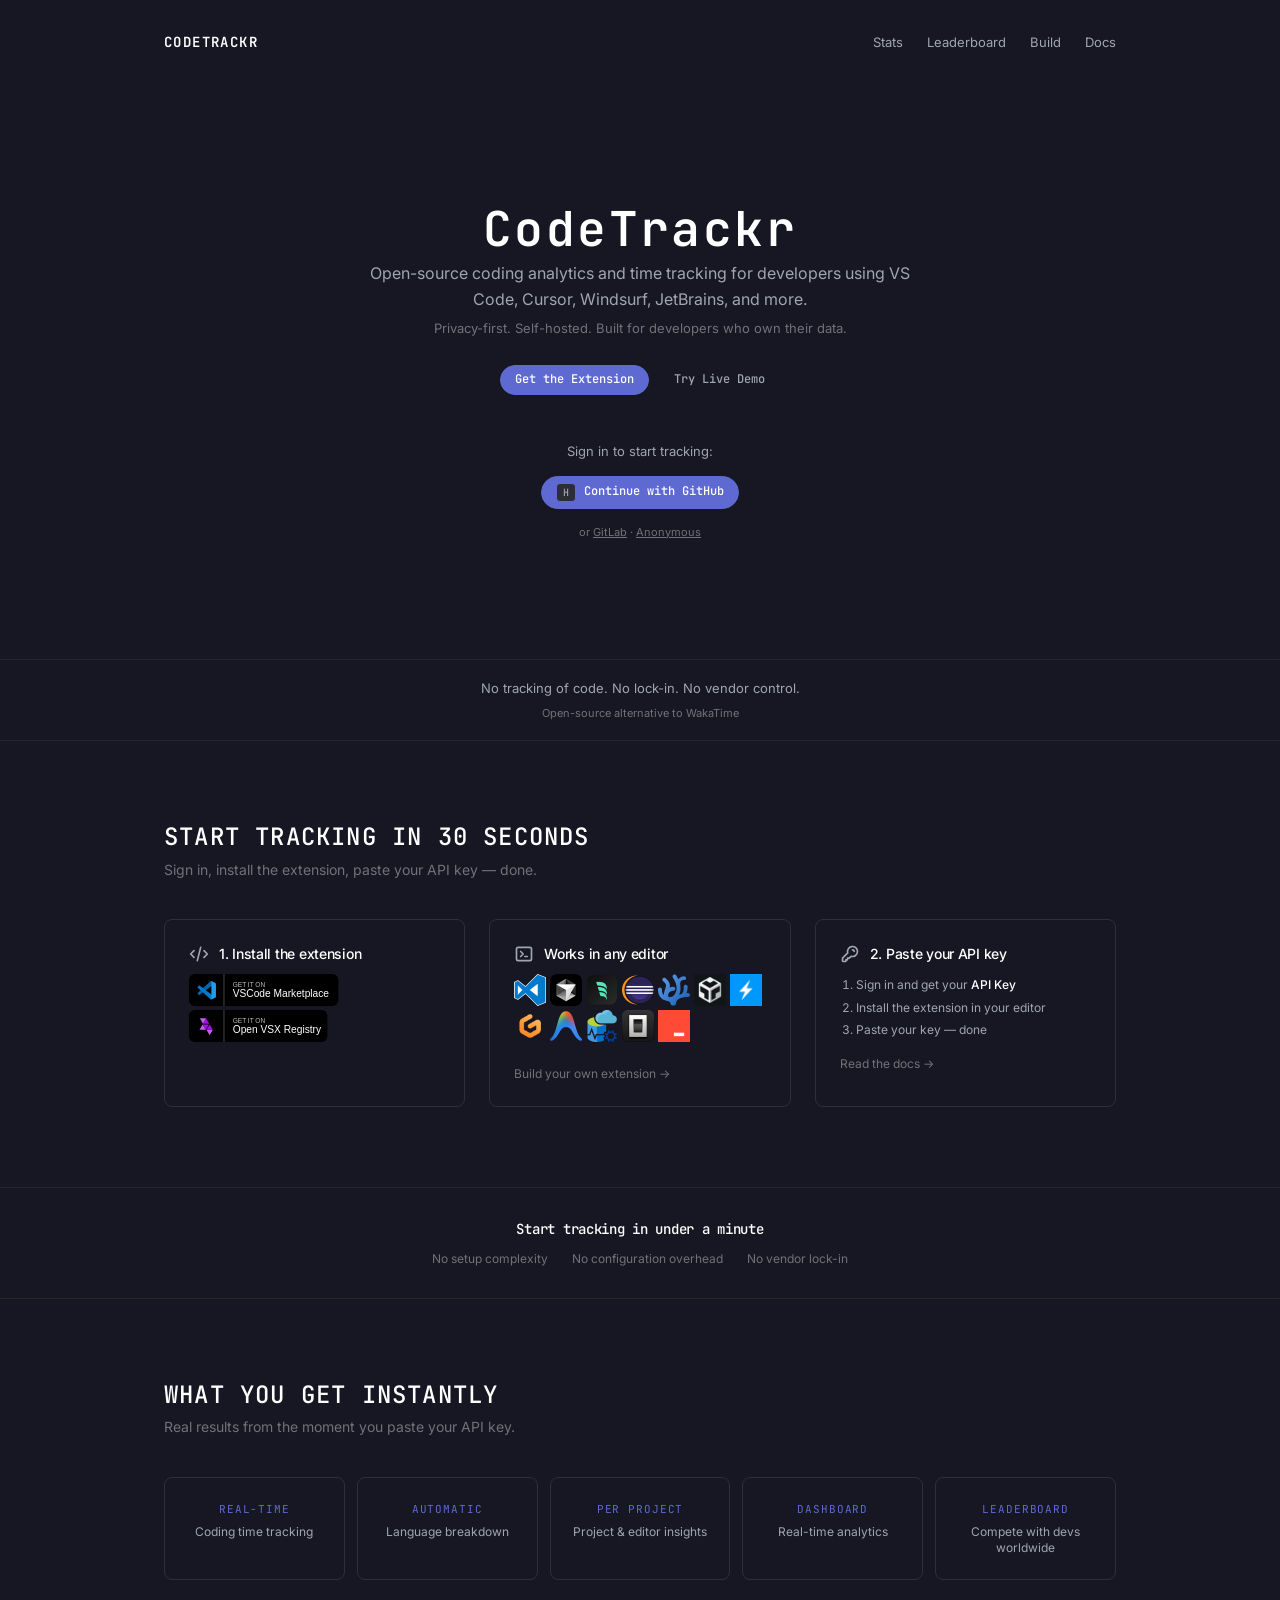
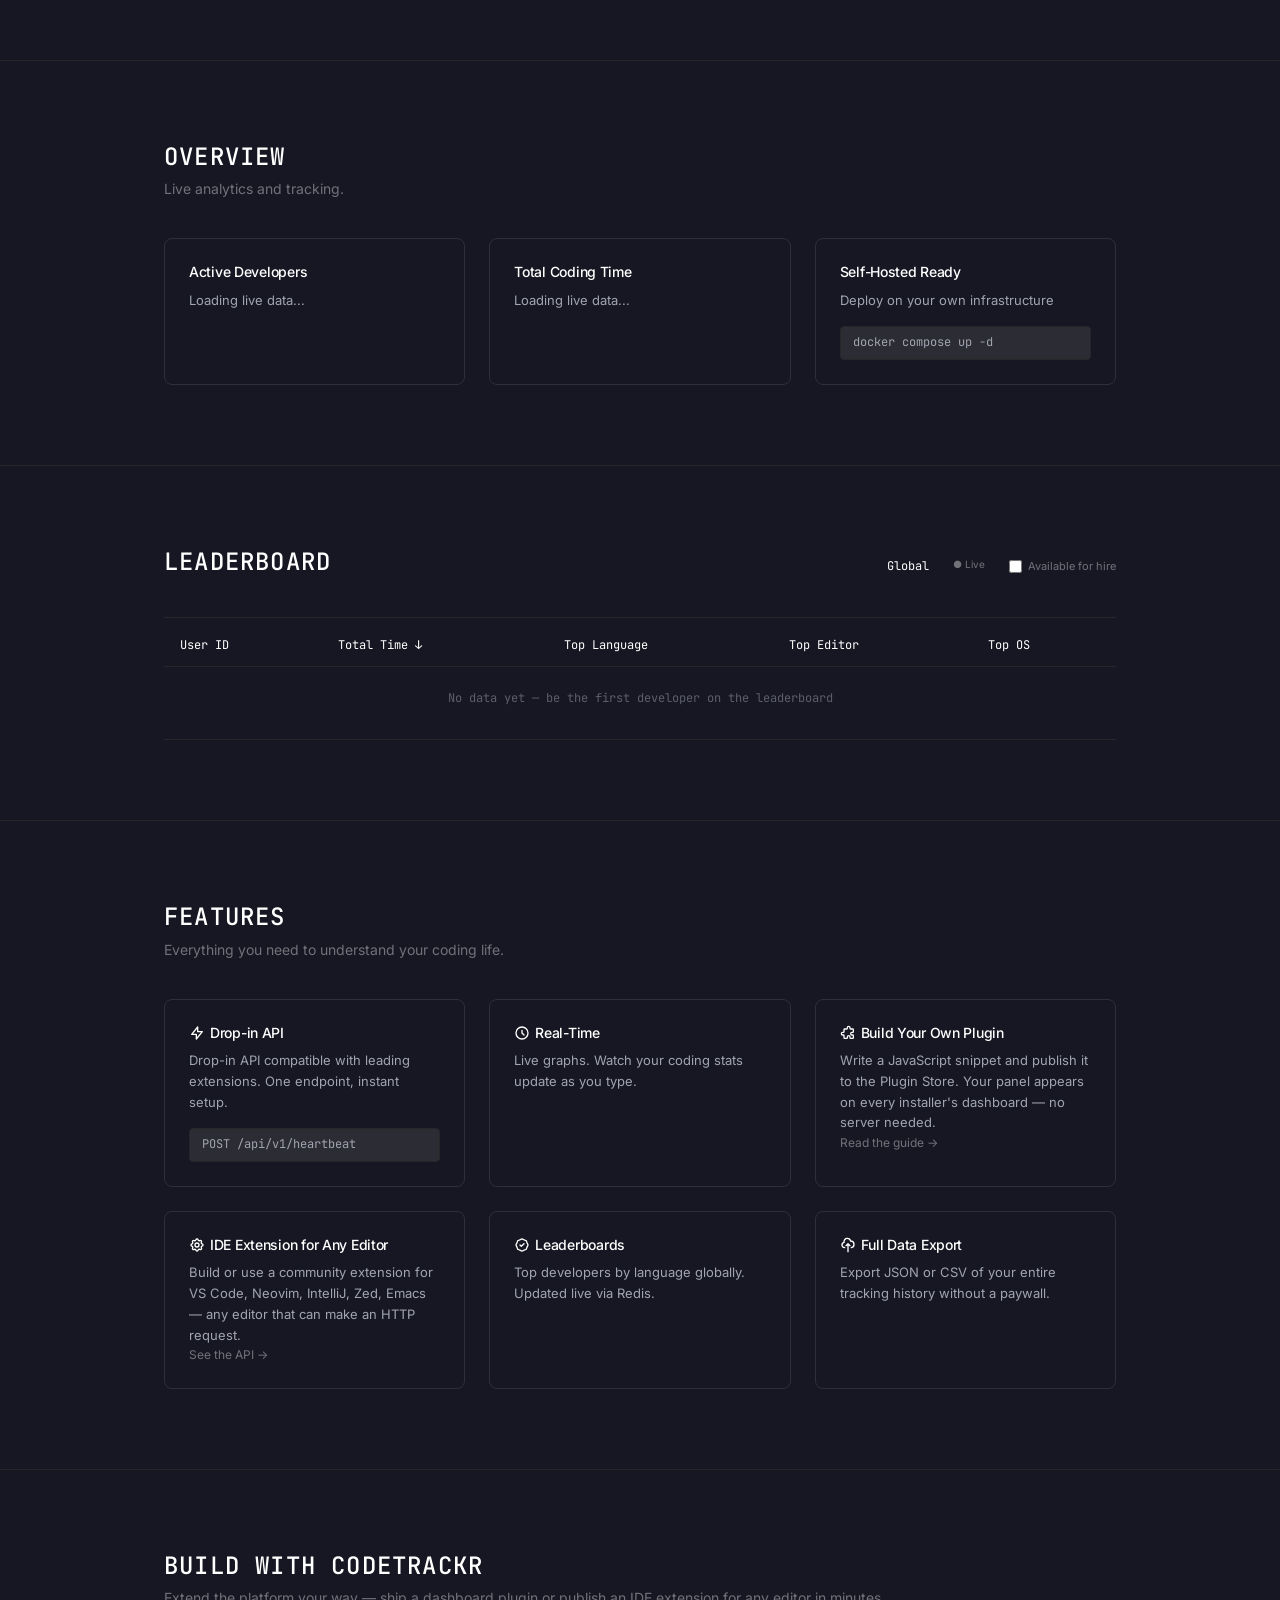
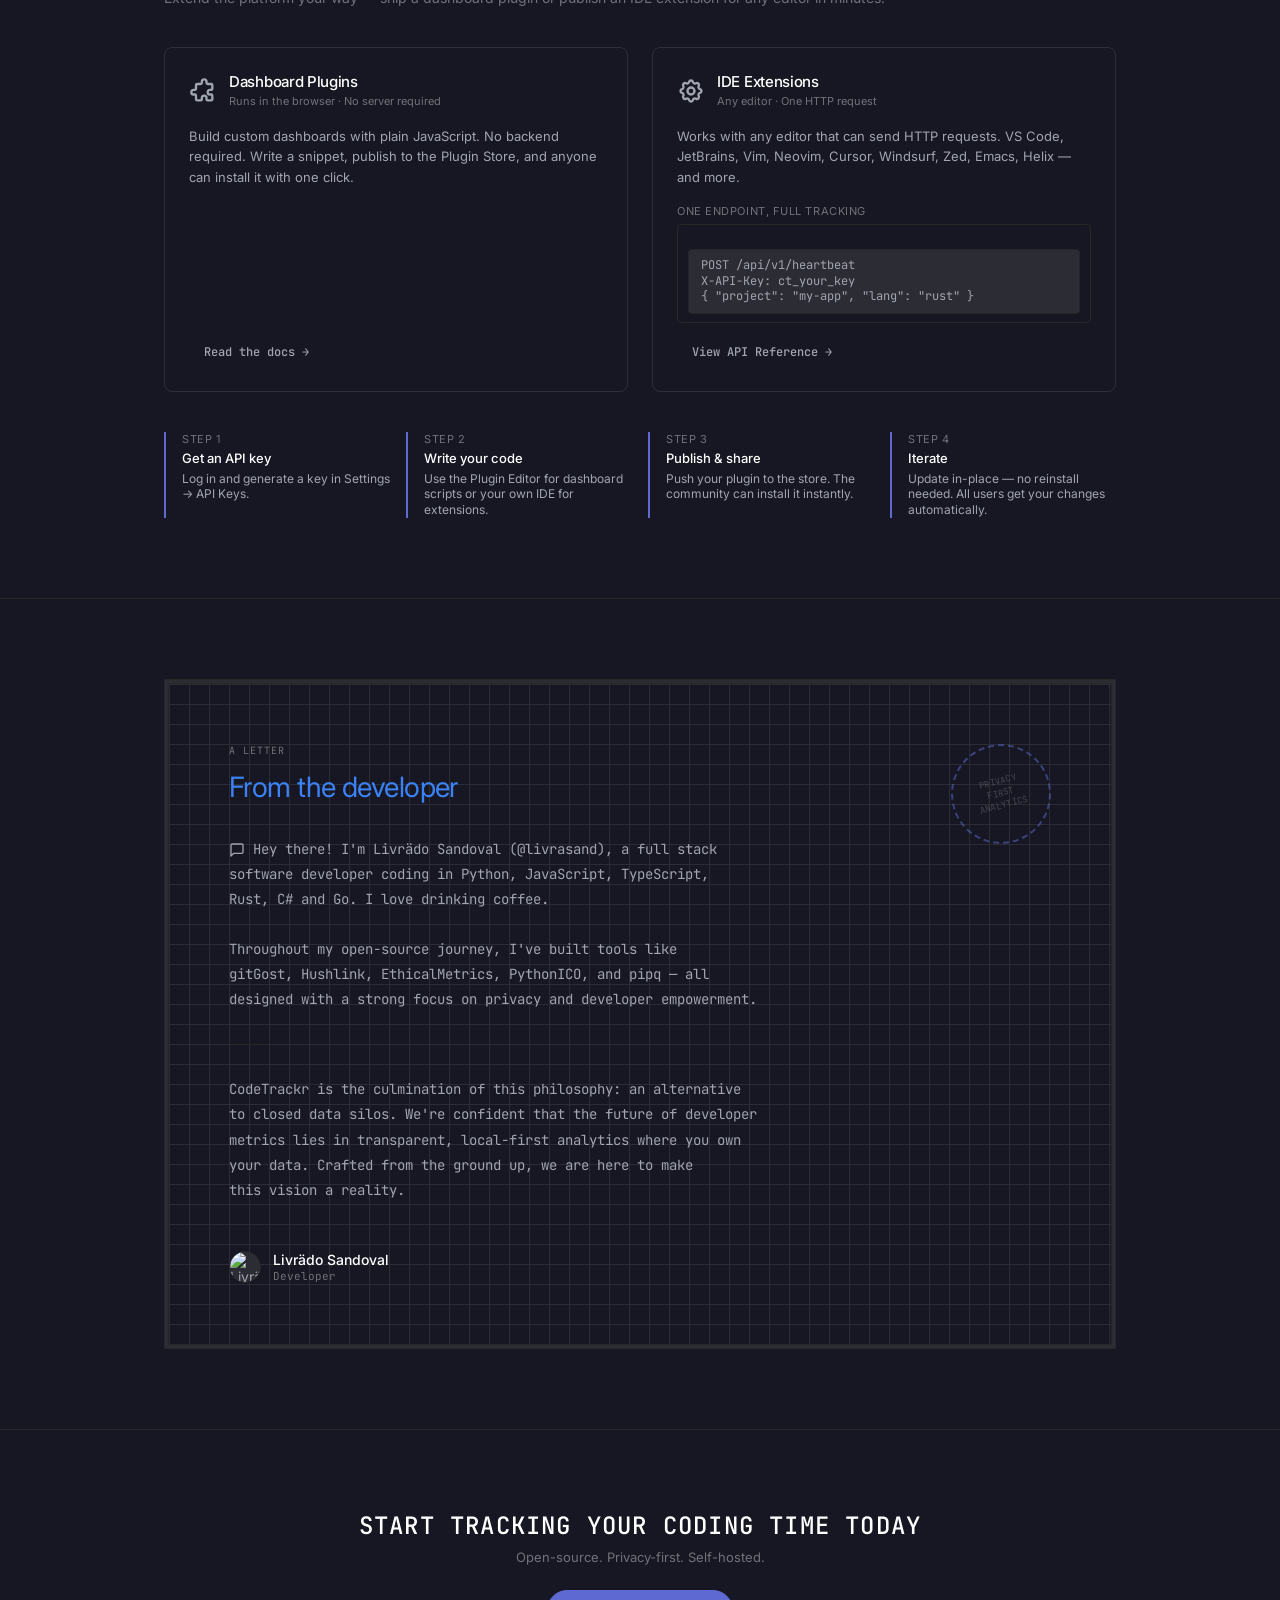
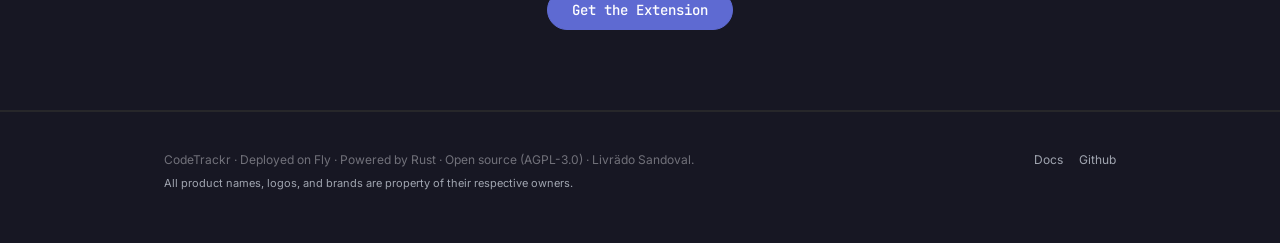
==== commit f36854c6: "Update domains, refactor backend & refine UI Remove repository funding and deployment helper files; " ====
--- a/static/index.html
+++ b/static/index.html
@@ -3,10 +3,10 @@
     <head>
         <meta charset="UTF-8" />
         <meta name="viewport" content="width=device-width, initial-scale=1.0" />
-        <title>CodeTrackr — Code Time Tracking</title>
+        <title>CodeTrackr — Open Source Coding Analytics for Developers</title>
         <meta
             name="description"
-            content="Minimalist code time tracking for developers."
+            content="Open-source coding analytics and time tracking for developers using VS Code, Cursor, Windsurf, JetBrains, and more. Privacy-first, self-hosted, and extensible with plugins and themes."
         />
         <link rel="icon" type="image/png" href="/static/images/logo.png" />
         <link rel="stylesheet" href="/static/css/main.css" />
@@ -83,63 +83,157 @@
             </div>
         </nav>
 
-        <!-- HERO / LOGIN -->
+        <!-- HERO -->
         <section class="hero" id="hero">
             <div class="container">
-                <div class="login-box">
+                <div style="max-width: 640px; margin: 0 auto">
                     <div class="hero-logo-big">CodeTrackr</div>
-                    <p class="hero-desc">
-                        Please sign in to your account or
-                        <strong>Register</strong>
+                    <p
+                        style="
+                            font-size: 16px;
+                            color: var(--text-muted);
+                            line-height: 1.6;
+                            margin-bottom: 8px;
+                            max-width: 540px;
+                            margin-left: auto;
+                            margin-right: auto;
+                        "
+                    >
+                        Open-source coding analytics and time tracking for
+                        developers using VS Code, Cursor, Windsurf, JetBrains,
+                        and more.
                     </p>
-                    <div class="login-actions">
-                        <a href="/auth/github" class="btn">
-                            <span class="key-hint">H</span> Github
-                        </a>
-                        <a href="/auth/gitlab" class="btn">
-                            <span class="key-hint">L</span> Gitlab
-                        </a>
-                        <button
+                    <p
+                        style="
+                            font-size: 13px;
+                            color: var(--text-dark);
+                            margin-bottom: 28px;
+                        "
+                    >
+                        Privacy-first. Self-hosted. Built for developers who own
+                        their data.
+                    </p>
+                    <div
+                        style="
+                            display: flex;
+                            gap: 10px;
+                            justify-content: center;
+                            flex-wrap: wrap;
+                        "
+                    >
+                        <a
+                            href="#extensions"
                             class="btn"
-                            onclick="showAnonymousAuth()"
-                            style="
-                                background: var(--bg);
-                                color: var(--text-main);
-                                border: 1px solid var(--border);
-                                position: relative;
-                            "
-                        >
-                            <span class="key-hint">A</span> Anonymous
-                            <span
+                            style="
+                                background: var(--accent);
+                                color: #fff;
+                                border-color: var(--accent);
+                            "
+                            >Get the Extension</a
+                        >
+                        <a href="#stats" class="btn">Try Live Demo</a>
+                    </div>
+                    <div class="login-box" style="margin-top: 48px">
+                        <p class="hero-desc" style="margin-bottom: 16px">
+                            Sign in to start tracking:
+                        </p>
+                        <div class="login-actions">
+                            <a
+                                href="/auth/github"
+                                class="btn"
                                 style="
-                                    position: absolute;
-                                    top: -8px;
-                                    right: -8px;
                                     background: var(--accent);
                                     color: #fff;
-                                    font-size: 9px;
-                                    font-weight: 700;
-                                    padding: 1px 5px;
-                                    border-radius: 20px;
-                                    letter-spacing: 0.04em;
-                                    pointer-events: none;
+                                    border-color: var(--accent);
                                 "
-                                >Recommended</span
                             >
-                        </button>
+                                <span class="key-hint">H</span> Continue with
+                                GitHub
+                            </a>
+                            <div
+                                style="
+                                    width: 100%;
+                                    text-align: center;
+                                    margin-top: 8px;
+                                    font-size: 11px;
+                                    color: var(--text-dark);
+                                "
+                            >
+                                or
+                                <a
+                                    href="/auth/gitlab"
+                                    style="
+                                        color: var(--text-dark);
+                                        text-decoration: underline;
+                                    "
+                                    >GitLab</a
+                                >
+                                ·
+                                <button
+                                    onclick="showAnonymousAuth()"
+                                    style="
+                                        background: none;
+                                        border: none;
+                                        color: var(--text-dark);
+                                        text-decoration: underline;
+                                        cursor: pointer;
+                                        font-family: inherit;
+                                        font-size: 11px;
+                                        padding: 0;
+                                    "
+                                >
+                                    Anonymous
+                                </button>
+                            </div>
+                        </div>
                     </div>
                 </div>
             </div>
         </section>
+
+        <!-- TRUST BAR -->
+        <div
+            id="trust-bar"
+            style="
+                padding: 20px 0;
+                border-bottom: 1px solid var(--border);
+                text-align: center;
+                font-size: 12px;
+                color: var(--text-dark);
+            "
+        >
+            <div class="container">
+                <p
+                    style="
+                        margin: 0 0 8px;
+                        font-size: 13px;
+                        color: var(--text-muted);
+                    "
+                >
+                    No tracking of code. No lock-in. No vendor control.
+                </p>
+                <span
+                    style="
+                        display: inline-flex;
+                        gap: 24px;
+                        flex-wrap: wrap;
+                        justify-content: center;
+                        font-size: 11px;
+                    "
+                >
+                    <span>Open-source alternative to WakaTime</span>
+                </span>
+            </div>
+        </div>
 
         <!-- EXTENSIONS -->
         <section class="section" id="extensions">
             <div class="container">
                 <div class="section-header">
-                    <h2 class="section-title">Get the Extension</h2>
+                    <h2 class="section-title">Start tracking in 30 seconds</h2>
                     <p class="section-desc">
-                        Install CodeTrackr in your editor and start tracking
-                        automatically.
+                        Sign in, install the extension, paste your API key —
+                        done.
                     </p>
                 </div>
                 <div class="grid-3">
@@ -170,7 +264,7 @@
                                 ></path>
                             </svg>
                             <h3 style="margin: 0; font-size: 14px">
-                                Get it on:
+                                1. Install the extension
                             </h3>
                         </div>
                         <img
@@ -211,7 +305,7 @@
                                 ></path>
                             </svg>
                             <h3 style="margin: 0; font-size: 14px">
-                                Any Editor:
+                                Works in any editor
                             </h3>
                         </div>
                         <img
@@ -309,7 +403,7 @@
                                 ></path>
                             </svg>
                             <h3 style="margin: 0; font-size: 14px">
-                                Setup in 3 steps
+                                2. Paste your API key
                             </h3>
                         </div>
                         <ol
@@ -337,6 +431,192 @@
             </div>
         </section>
 
+        <!-- WHY START NOW -->
+        <div
+            id="why-start"
+            style="
+                border-bottom: 1px solid var(--border);
+                padding: 32px 0;
+                text-align: center;
+            "
+        >
+            <div class="container">
+                <h3
+                    style="
+                        font-size: 14px;
+                        color: var(--text-main);
+                        font-family: var(--font-mono);
+                        font-weight: 500;
+                        margin-bottom: 12px;
+                    "
+                >
+                    Start tracking in under a minute
+                </h3>
+                <div
+                    style="
+                        display: flex;
+                        gap: 24px;
+                        justify-content: center;
+                        flex-wrap: wrap;
+                        font-size: 12px;
+                        color: var(--text-dark);
+                    "
+                >
+                    <span>No setup complexity</span>
+                    <span>No configuration overhead</span>
+                    <span>No vendor lock-in</span>
+                </div>
+            </div>
+        </div>
+
+        <!-- VALUE DEMO -->
+        <section class="section" id="value-demo">
+            <div class="container">
+                <div class="section-header">
+                    <h2 class="section-title">What you get instantly</h2>
+                    <p class="section-desc">
+                        Real results from the moment you paste your API key.
+                    </p>
+                </div>
+                <div
+                    style="
+                        display: grid;
+                        grid-template-columns: repeat(
+                            auto-fit,
+                            minmax(150px, 1fr)
+                        );
+                        gap: 12px;
+                    "
+                >
+                    <div
+                        class="card"
+                        style="
+                            text-align: center;
+                            padding: 24px 16px;
+                            position: relative;
+                            overflow: hidden;
+                        "
+                    >
+                        <div
+                            style="
+                                font-size: 11px;
+                                color: var(--accent);
+                                font-family: var(--font-mono);
+                                text-transform: uppercase;
+                                letter-spacing: 0.08em;
+                                margin-bottom: 8px;
+                            "
+                        >
+                            Real-time
+                        </div>
+                        <div style="font-size: 12px; color: var(--text-muted)">
+                            Coding time tracking
+                        </div>
+                    </div>
+                    <div
+                        class="card"
+                        style="
+                            text-align: center;
+                            padding: 24px 16px;
+                            position: relative;
+                            overflow: hidden;
+                        "
+                    >
+                        <div
+                            style="
+                                font-size: 11px;
+                                color: var(--accent);
+                                font-family: var(--font-mono);
+                                text-transform: uppercase;
+                                letter-spacing: 0.08em;
+                                margin-bottom: 8px;
+                            "
+                        >
+                            Automatic
+                        </div>
+                        <div style="font-size: 12px; color: var(--text-muted)">
+                            Language breakdown
+                        </div>
+                    </div>
+                    <div
+                        class="card"
+                        style="
+                            text-align: center;
+                            padding: 24px 16px;
+                            position: relative;
+                            overflow: hidden;
+                        "
+                    >
+                        <div
+                            style="
+                                font-size: 11px;
+                                color: var(--accent);
+                                font-family: var(--font-mono);
+                                text-transform: uppercase;
+                                letter-spacing: 0.08em;
+                                margin-bottom: 8px;
+                            "
+                        >
+                            Per Project
+                        </div>
+                        <div style="font-size: 12px; color: var(--text-muted)">
+                            Project &amp; editor insights
+                        </div>
+                    </div>
+                    <div
+                        class="card"
+                        style="
+                            text-align: center;
+                            padding: 24px 16px;
+                            position: relative;
+                            overflow: hidden;
+                        "
+                    >
+                        <div
+                            style="
+                                font-size: 11px;
+                                color: var(--accent);
+                                font-family: var(--font-mono);
+                                text-transform: uppercase;
+                                letter-spacing: 0.08em;
+                                margin-bottom: 8px;
+                            "
+                        >
+                            Dashboard
+                        </div>
+                        <div style="font-size: 12px; color: var(--text-muted)">
+                            Real-time analytics
+                        </div>
+                    </div>
+                    <div
+                        class="card"
+                        style="
+                            text-align: center;
+                            padding: 24px 16px;
+                            position: relative;
+                            overflow: hidden;
+                        "
+                    >
+                        <div
+                            style="
+                                font-size: 11px;
+                                color: var(--accent);
+                                font-family: var(--font-mono);
+                                text-transform: uppercase;
+                                letter-spacing: 0.08em;
+                                margin-bottom: 8px;
+                            "
+                        >
+                            Leaderboard
+                        </div>
+                        <div style="font-size: 12px; color: var(--text-muted)">
+                            Compete with devs worldwide
+                        </div>
+                    </div>
+                </div>
+            </div>
+        </section>
+
         <!-- STATS / OVERVIEW -->
         <section class="section" id="stats">
             <div class="container">
@@ -346,20 +626,20 @@
                 </div>
                 <div class="grid-3">
                     <div class="card">
-                        <h3>Users Tracked</h3>
+                        <h3>Active Developers</h3>
                         <p id="stat-devs" style="color: var(--text-muted)">
                             Loading live data...
                         </p>
                     </div>
                     <div class="card">
-                        <h3>Total Time</h3>
+                        <h3>Total Coding Time</h3>
                         <p id="stat-hours" style="color: var(--text-muted)">
                             Loading live data...
                         </p>
                     </div>
                     <div class="card">
-                        <h3>Open Source</h3>
-                        <p>Self-hostable privacy-first tracking</p>
+                        <h3>Self-Hosted Ready</h3>
+                        <p>Deploy on your own infrastructure</p>
                         <code>docker compose up -d</code>
                     </div>
                 </div>
@@ -446,7 +726,8 @@
                                         opacity: 0.5;
                                     "
                                 >
-                                    Loading live leaderboard...
+                                    No data yet — be the first developer on the
+                                    leaderboard
                                 </td>
                             </tr>
                         </tbody>
@@ -461,7 +742,7 @@
                 <div class="section-header">
                     <h2 class="section-title">Features</h2>
                     <p class="section-desc">
-                        Complete coding time tracking, and more.
+                        Everything you need to understand your coding life.
                     </p>
                 </div>
                 <div class="grid-3">
@@ -518,33 +799,6 @@
                         <p>
                             Live graphs. Watch your coding stats update as you
                             type.
-                        </p>
-                    </div>
-                    <div class="card">
-                        <h3>
-                            <svg
-                                class="w-5 h-5 inline mr-2"
-                                style="
-                                    width: 16px;
-                                    height: 16px;
-                                    margin-right: 5px;
-                                    vertical-align: text-bottom;
-                                "
-                                fill="none"
-                                stroke="currentColor"
-                                viewBox="0 0 24 24"
-                            >
-                                <path
-                                    stroke-linecap="round"
-                                    stroke-linejoin="round"
-                                    stroke-width="2"
-                                    d="M9 12l2 2 4-4M7.835 4.697a3.42 3.42 0 001.946-.806 3.42 3.42 0 014.438 0 3.42 3.42 0 001.946.806 3.42 3.42 0 013.138 3.138 3.42 3.42 0 00.806 1.946 3.42 3.42 0 010 4.438 3.42 3.42 0 00-.806 1.946 3.42 3.42 0 01-3.138 3.138 3.42 3.42 0 00-1.946.806 3.42 3.42 0 01-4.438 0 3.42 3.42 0 00-1.946-.806 3.42 3.42 0 01-3.138-3.138 3.42 3.42 0 00-.806-1.946 3.42 3.42 0 010-4.438 3.42 3.42 0 00.806-1.946 3.42 3.42 0 013.138-3.138z"
-                                ></path></svg
-                            >Leaderboards
-                        </h3>
-                        <p>
-                            Top developers by language globally. Updated live
-                            via Redis.
                         </p>
                     </div>
                     <div class="card">
@@ -637,6 +891,33 @@
                                     stroke-linecap="round"
                                     stroke-linejoin="round"
                                     stroke-width="2"
+                                    d="M9 12l2 2 4-4M7.835 4.697a3.42 3.42 0 001.946-.806 3.42 3.42 0 014.438 0 3.42 3.42 0 001.946.806 3.42 3.42 0 013.138 3.138 3.42 3.42 0 00.806 1.946 3.42 3.42 0 010 4.438 3.42 3.42 0 00-.806 1.946 3.42 3.42 0 01-3.138 3.138 3.42 3.42 0 00-1.946.806 3.42 3.42 0 01-4.438 0 3.42 3.42 0 00-1.946-.806 3.42 3.42 0 01-3.138-3.138 3.42 3.42 0 00-.806-1.946 3.42 3.42 0 010-4.438 3.42 3.42 0 00.806-1.946 3.42 3.42 0 013.138-3.138z"
+                                ></path></svg
+                            >Leaderboards
+                        </h3>
+                        <p>
+                            Top developers by language globally. Updated live
+                            via Redis.
+                        </p>
+                    </div>
+                    <div class="card">
+                        <h3>
+                            <svg
+                                class="w-5 h-5 inline mr-2"
+                                style="
+                                    width: 16px;
+                                    height: 16px;
+                                    margin-right: 5px;
+                                    vertical-align: text-bottom;
+                                "
+                                fill="none"
+                                stroke="currentColor"
+                                viewBox="0 0 24 24"
+                            >
+                                <path
+                                    stroke-linecap="round"
+                                    stroke-linejoin="round"
+                                    stroke-width="2"
                                     d="M7 16a4 4 0 01-.88-7.903A5 5 0 1115.9 6L16 6a5 5 0 011 9.9M15 13l-3-3m0 0l-3 3m3-3v12"
                                 ></path></svg
                             >Full Data Export
@@ -714,146 +995,11 @@
                                 margin: 0;
                             "
                         >
-                            Write a plain JavaScript snippet that receives a
-                            <code>container</code> DOM element and your
-                            <code>token</code>. Fetch any CodeTrackr API
-                            endpoint, render charts, tables, or counters — and
-                            publish it to the Plugin Store so anyone can install
-                            it on their dashboard with one click.
+                            Build custom dashboards with plain JavaScript. No
+                            backend required. Write a snippet, publish to the
+                            Plugin Store, and anyone can install it with one
+                            click.
                         </p>
-                        <div
-                            style="
-                                display: flex;
-                                flex-direction: column;
-                                gap: 6px;
-                            "
-                        >
-                            <div
-                                style="
-                                    font-size: 11px;
-                                    color: var(--text-dark);
-                                    text-transform: uppercase;
-                                    letter-spacing: 0.05em;
-                                "
-                            >
-                                What you can build
-                            </div>
-                            <div
-                                style="display: flex; flex-wrap: wrap; gap: 6px"
-                            >
-                                <span class="key-hint" style="font-size: 11px"
-                                    ><svg
-                                        style="
-                                            width: 12px;
-                                            height: 12px;
-                                            margin-right: 2px;
-                                            vertical-align: text-bottom;
-                                        "
-                                        fill="none"
-                                        stroke="currentColor"
-                                        viewBox="0 0 24 24"
-                                    >
-                                        <path
-                                            stroke-linecap="round"
-                                            stroke-linejoin="round"
-                                            stroke-width="2"
-                                            d="M9 19v-6a2 2 0 00-2-2H5a2 2 0 00-2 2v6a2 2 0 002 2h2a2 2 0 002-2zm0 0V9a2 2 0 012-2h2a2 2 0 012 2v10m-6 0a2 2 0 002 2h2a2 2 0 002-2m0 0V5a2 2 0 012-2h2a2 2 0 012 2v14a2 2 0 01-2 2h-2a2 2 0 01-2-2z"
-                                        ></path>
-                                    </svg>
-                                    Custom charts</span
-                                >
-                                <span class="key-hint" style="font-size: 11px"
-                                    ><svg
-                                        style="
-                                            width: 12px;
-                                            height: 12px;
-                                            margin-right: 2px;
-                                            vertical-align: text-bottom;
-                                        "
-                                        fill="none"
-                                        stroke="currentColor"
-                                        viewBox="0 0 24 24"
-                                    >
-                                        <path
-                                            stroke-linecap="round"
-                                            stroke-linejoin="round"
-                                            stroke-width="2"
-                                            d="M17.657 18.657A8 8 0 016.343 7.343S7 9 9 10c0-2 .5-5 2.986-7C14 5 16.09 5.777 17.656 7.343A7.975 7.975 0 0120 13a7.975 7.975 0 01-2.343 5.657z"
-                                        ></path>
-                                        <path
-                                            stroke-linecap="round"
-                                            stroke-linejoin="round"
-                                            stroke-width="2"
-                                            d="M9.879 16.121A3 3 0 1012.015 11L11 14H9c0 .768.293 1.536.879 2.121z"
-                                        ></path>
-                                    </svg>
-                                    Streak widgets</span
-                                >
-                                <span class="key-hint" style="font-size: 11px"
-                                    ><svg
-                                        style="
-                                            width: 12px;
-                                            height: 12px;
-                                            margin-right: 2px;
-                                            vertical-align: text-bottom;
-                                        "
-                                        fill="none"
-                                        stroke="currentColor"
-                                        viewBox="0 0 24 24"
-                                    >
-                                        <path
-                                            stroke-linecap="round"
-                                            stroke-linejoin="round"
-                                            stroke-width="2"
-                                            d="M3 7v10a2 2 0 002 2h14a2 2 0 002-2V9a2 2 0 00-2-2h-6l-2-2H5a2 2 0 00-2 2z"
-                                        ></path>
-                                    </svg>
-                                    Project trackers</span
-                                >
-                                <span class="key-hint" style="font-size: 11px"
-                                    ><svg
-                                        style="
-                                            width: 12px;
-                                            height: 12px;
-                                            margin-right: 2px;
-                                            vertical-align: text-bottom;
-                                        "
-                                        fill="none"
-                                        stroke="currentColor"
-                                        viewBox="0 0 24 24"
-                                    >
-                                        <path
-                                            stroke-linecap="round"
-                                            stroke-linejoin="round"
-                                            stroke-width="2"
-                                            d="M12 8v4l3 3m6-3a9 9 0 11-18 0 9 9 0 0118 0z"
-                                        ></path>
-                                    </svg>
-                                    Goal timers</span
-                                >
-                                <span class="key-hint" style="font-size: 11px"
-                                    ><svg
-                                        style="
-                                            width: 12px;
-                                            height: 12px;
-                                            margin-right: 2px;
-                                            vertical-align: text-bottom;
-                                        "
-                                        fill="none"
-                                        stroke="currentColor"
-                                        viewBox="0 0 24 24"
-                                    >
-                                        <path
-                                            stroke-linecap="round"
-                                            stroke-linejoin="round"
-                                            stroke-width="2"
-                                            d="M17 20h5v-2a3 3 0 00-5.356-1.857M17 20H7m10 0v-2c0-.656-.126-1.283-.356-1.857M7 20H2v-2a3 3 0 015.356-1.857M7 20v-2c0-.656.126-1.283.356-1.857m0 0a5.002 5.002 0 019.288 0M15 7a3 3 0 11-6 0 3 3 0 016 0zm6 3a2 2 0 11-4 0 2 2 0 014 0zM7 10a2 2 0 11-4 0 2 2 0 014 0z"
-                                        ></path>
-                                    </svg>
-                                    Team boards</span
-                                >
-                            </div>
-                        </div>
                         <div style="display: flex; gap: 8px; margin-top: auto">
                             <a
                                 href="/docs#widget-plugins"
@@ -921,12 +1067,9 @@
                                 margin: 0;
                             "
                         >
-                            The CodeTrackr API uses a simple heartbeat format.
-                            If your editor can make an HTTP POST, it can send
-                            heartbeats. Build an extension for VS Code, Neovim,
-                            IntelliJ, Zed, Emacs, Helix — or any tool you use —
-                            and track your activity without changing anything
-                            else.
+                            Works with any editor that can send HTTP requests.
+                            VS Code, JetBrains, Vim, Neovim, Cursor, Windsurf,
+                            Zed, Emacs, Helix — and more.
                         </p>
                         <div
                             style="
@@ -1158,74 +1301,6 @@
                             style="font-size: 12px; padding: 4px 12px"
                             >Plugin Store</a
                         >
-                        <span
-                            id="dash-pro-badge"
-                            style="
-                                display: none;
-                                font-size: 11px;
-                                color: var(--text-dark);
-                            "
-                            class="key-hint"
-                            ><svg
-                                style="
-                                    width: 10px;
-                                    height: 10px;
-                                    vertical-align: text-bottom;
-                                "
-                                fill="currentColor"
-                                viewBox="0 0 24 24"
-                            >
-                                <path
-                                    d="M12 2l3.09 6.26L22 9.27l-5 4.87 1.18 6.88L12 17.77l-6.18 3.25L7 14.14 2 9.27l6.91-1.01L12 2z"
-                                ></path>
-                            </svg>
-                            Pro</span
-                        >
-                        <div
-                            id="btn-upgrade-pro"
-                            style="display: none; position: relative"
-                            class="auth-dropdown-wrap"
-                        >
-                            <button
-                                class="key-hint"
-                                style="
-                                    font-size: 12px;
-                                    padding: 4px 12px;
-                                    cursor: pointer;
-                                "
-                                onclick="toggleAuthDropdown(this)"
-                            >
-                                ★ Upgrade to Pro ▾
-                            </button>
-                            <div
-                                class="auth-dropdown"
-                                style="
-                                    display: none;
-                                    position: absolute;
-                                    top: calc(100% + 6px);
-                                    right: 0;
-                                    min-width: 160px;
-                                    background: var(--bg-card);
-                                    border: 1px solid var(--border);
-                                    border-radius: var(--radius-sm);
-                                    z-index: 100;
-                                    overflow: hidden;
-                                "
-                            >
-                                <button
-                                    class="auth-dropdown-item"
-                                    onclick="startCheckoutPlan('monthly', this)"
-                                >
-                                    Monthly — $2/mo
-                                </button>
-                                <button
-                                    class="auth-dropdown-item"
-                                    onclick="startCheckoutPlan('yearly', this)"
-                                >
-                                    Yearly — $12/yr
-                                </button>
-                            </div>
-                        </div>
                         <button
                             class="btn"
                             onclick="logout()"
@@ -2370,11 +2445,58 @@
             </div>
         </section>
 
+        <!-- FINAL CTA -->
+        <section
+            class="section"
+            style="
+                text-align: center;
+                padding: 80px 0;
+                border-bottom: 1px solid var(--border);
+            "
+        >
+            <div class="container">
+                <h2
+                    style="
+                        font-size: 24px;
+                        color: var(--text-main);
+                        font-family: var(--font-mono);
+                        font-weight: 500;
+                        letter-spacing: 0.05em;
+                        text-transform: uppercase;
+                        margin-bottom: 8px;
+                    "
+                >
+                    Start tracking your coding time today
+                </h2>
+                <p
+                    style="
+                        font-size: 13px;
+                        color: var(--text-dark);
+                        margin-bottom: 24px;
+                    "
+                >
+                    Open-source. Privacy-first. Self-hosted.
+                </p>
+                <a
+                    href="#extensions"
+                    class="btn"
+                    style="
+                        background: var(--accent);
+                        color: #fff;
+                        border-color: var(--accent);
+                        font-size: 14px;
+                        padding: 10px 24px;
+                    "
+                    >Get the Extension</a
+                >
+            </div>
+        </section>
+
         <!-- FOOTER -->
         <footer class="footer">
             <div class="container footer-inner">
                 <span
-                    >CodeTrackr · Deployed on Leapcell · Powered by Rust · Open
+                    >CodeTrackr · Deployed on Fly · Powered by Rust · Open
                     source (AGPL-3.0) · Livrädo Sandoval.</span
                 >
                 <div class="footer-links">
--- a/static/css/main.css
+++ b/static/css/main.css
@@ -1,74 +1,82 @@
-@import url('https://fonts.googleapis.com/css2?family=Inter:wght@300;400;500;600&family=JetBrains+Mono:wght@400;500&display=swap');
+@import url("https://fonts.googleapis.com/css2?family=Inter:wght@300;400;500;600&family=JetBrains+Mono:wght@400;500&display=swap");
 
 :root {
-  --bg: #121212;
-  --bg-card: #18181b;
-  --bg-input: #1a1a1a;
-  --bg-hover: #27272a;
-
-  --text-main: #ffffff;
-  --text-muted: #a1a1aa;
-  --text-dark: #52525b;
-
-  --border: #27272a;
-  --border-focus: #3f3f46;
-
-  --font-sans: 'Inter', system-ui, sans-serif;
-  --font-mono: 'JetBrains Mono', monospace;
-
-  --radius-sm: 4px;
-  --radius: 8px;
-  --radius-pill: 99px;
-
-  --transition: 150ms ease;
-
-  --accent: #6366f1;
+    /* Linear Design Tokens */
+    --color-brand: #5e6ad2; /* Primary actions */
+    --color-brand-light: #7c85e0; /* Primary hover */
+    --bg: #171723; /* App background */
+    --bg-card: #2c2c35; /* Surface / cards */
+    --bg-input: #1a1a1a; /* Input background */
+    --bg-hover: #2d2d36; /* Hover overlay */
+
+    --text-main: #ffffff; /* Primary text */
+    --text-muted: #a0a5b0; /* Secondary text (was 8a8f98) */
+    --text-dark: #71717a; /* Tertiary text (was 52525b) */
+
+    --border: #27272a; /* Divider / border */
+    --border-light: #2f2f3a; /* Light border for cards */
+    --border-focus: var(--color-brand);
+
+    --font-sans: "Inter", system-ui, sans-serif;
+    --font-mono: "JetBrains Mono", monospace;
+
+    --radius-sm: 4px; /* Badges, status */
+    --radius: 8px; /* Buttons, inputs, cards (was 6px) */
+    --radius-pill: 99px;
+
+    --transition: 200ms ease;
+
+    --accent: var(--color-brand); /* Accent used for highlights */
+    /* Shadows */
+    --shadow-popup: 0 4px 16px rgba(0, 0, 0, 0.4);
+    --shadow-modal: 0 16px 48px rgba(0, 0, 0, 0.5);
+    --shadow-glow: 0 0 20px rgba(94, 106, 210, 0.15);
 }
 
 *,
 *::before,
 *::after {
-  box-sizing: border-box;
-  margin: 0;
-  padding: 0;
+    box-sizing: border-box;
+    margin: 0;
+    padding: 0;
 }
 
 body {
-  font-family: var(--font-sans);
-  background: var(--bg);
-  color: var(--text-muted);
-  line-height: 1.3;
-  -webkit-font-smoothing: antialiased;
-  font-size: 14px;
+    font-family: var(--font-sans);
+    background: var(--bg);
+    color: var(--text-muted);
+    line-height: 1.3;
+    -webkit-font-smoothing: antialiased;
+    font-size: 14px;
 }
 
 a {
-  color: var(--text-muted);
-  text-decoration: none;
-  transition: color var(--transition);
+    color: var(--text-muted);
+    text-decoration: none;
+    transition: color var(--transition);
 }
 
 a:hover {
-  color: var(--text-main);
+    color: var(--text-main);
 }
 
 code {
-  font-family: var(--font-mono);
-  font-size: 12px;
+    font-family: var(--font-mono);
+    font-size: 12px;
 }
 
 ul {
-  list-style: none;
+    list-style: none;
 }
 
 .container {
-  max-width: 1000px;
-  margin: 0 auto;
-  padding: 0 24px;
+    max-width: 1000px;
+    margin: 0 auto;
+    padding: 0 24px;
 }
 
 .hidden {
-  display: none !important;
+    display: none !important;
 }
 
 /* ── Typography ──────────────────────────────────────────────────────────── */
@@ -76,689 +84,698 @@
 h2,
 h3,
 h4 {
-  color: var(--text-main);
-  font-weight: 500;
-  font-family: var(--font-sans);
-  letter-spacing: -0.02em;
+    color: var(--text-main);
+    font-weight: 500;
+    font-family: var(--font-sans);
+    letter-spacing: -0.02em;
 }
 
 p {
-  color: var(--text-muted);
+    color: var(--text-muted);
 }
 
 strong {
-  color: var(--text-main);
-  font-weight: 500;
+    color: var(--text-main);
+    font-weight: 500;
 }
 
 /* ── Buttons & Pills ─────────────────────────────────────────────────────── */
 .btn {
-  display: inline-flex;
-  align-items: center;
-  justify-content: center;
-  gap: 8px;
-  padding: 6px 14px;
-  border-radius: var(--radius-pill);
-  font-family: var(--font-mono);
-  font-size: 12px;
-  font-weight: 500;
-  cursor: pointer;
-  border: 1px solid transparent;
-  background: transparent;
-  color: var(--text-muted);
-  transition: all var(--transition);
+    display: inline-flex;
+    align-items: center;
+    justify-content: center;
+    gap: 8px;
+    padding: 6px 14px;
+    border-radius: var(--radius-pill);
+    font-family: var(--font-mono);
+    font-size: 12px;
+    font-weight: 500;
+    cursor: pointer;
+    border: 1px solid transparent;
+    background: transparent;
+    color: var(--text-muted);
+    transition: all var(--transition);
 }
 
 .btn:hover {
-  background: var(--bg-hover);
-  color: var(--text-main);
-  border-color: var(--border-focus);
+    background: var(--bg-hover);
+    color: var(--text-main);
+    border-color: var(--border-focus);
 }
 
 .key-hint {
-  display: inline-flex;
-  align-items: center;
-  justify-content: center;
-  background: var(--bg-hover);
-  border: 1px solid var(--border-focus);
-  border-radius: 4px;
-  padding: 2px 6px;
-  font-size: 10px;
-  color: var(--text-muted);
+    display: inline-flex;
+    align-items: center;
+    justify-content: center;
+    background: var(--bg-hover);
+    border: 1px solid var(--border-focus);
+    border-radius: 4px;
+    padding: 2px 6px;
+    font-size: 10px;
+    color: var(--text-muted);
 }
 
 /* ── Nav ─────────────────────────────────────────────────────────────────── */
 .nav {
-  padding: 32px 0;
+    padding: 32px 0;
 }
 
 .nav-inner {
-  display: flex;
-  align-items: center;
-  justify-content: space-between;
+    display: flex;
+    align-items: center;
+    justify-content: space-between;
 }
 
 .nav-logo {
-  font-family: var(--font-mono);
-  font-weight: 600;
-  color: var(--text-main);
-  font-size: 14px;
-  letter-spacing: 0.1em;
-  text-transform: uppercase;
+    font-family: var(--font-mono);
+    font-weight: 600;
+    color: var(--text-main);
+    font-size: 14px;
+    letter-spacing: 0.1em;
+    text-transform: uppercase;
 }
 
 .nav-links {
-  display: flex;
-  gap: 24px;
-  font-size: 13px;
-  align-items: center;
+    display: flex;
+    gap: 24px;
+    font-size: 13px;
+    align-items: center;
 }
 
 .nav-links li {
-  display: flex;
-  align-items: center;
+    display: flex;
+    align-items: center;
 }
 
 .nav-link {
-  display: inline-flex;
-  align-items: center;
-  line-height: 1;
-  padding: 4px 0;
+    display: inline-flex;
+    align-items: center;
+    line-height: 1;
+    padding: 4px 0;
 }
 
 /* ── Layout & Sections ───────────────────────────────────────────────────── */
 .section {
-  padding: 80px 0;
-  border-bottom: 1px solid var(--border);
+    padding: 80px 0;
+    border-bottom: 1px solid var(--border);
 }
 
 .section:last-child {
-  border-bottom: none;
+    border-bottom: none;
 }
 
 .section-header {
-  margin-bottom: 40px;
+    margin-bottom: 40px;
 }
 
 .section-title {
-  font-size: 24px;
-  margin-bottom: 8px;
-  text-transform: uppercase;
-  letter-spacing: 0.05em;
-  font-family: var(--font-mono);
+    font-size: 24px;
+    margin-bottom: 8px;
+    text-transform: uppercase;
+    letter-spacing: 0.05em;
+    font-family: var(--font-mono);
 }
 
 .section-desc {
-  font-size: 14px;
-  color: var(--text-dark);
+    font-size: 14px;
+    color: var(--text-dark);
 }
 
 /* Hero / Login */
 .hero {
-  text-align: center;
-  padding: 120px 0;
-  border-bottom: 1px solid var(--border);
+    text-align: center;
+    padding: 120px 0;
+    border-bottom: 1px solid var(--border);
 }
 
 .hero-logo-big {
-  font-size: 48px;
-  font-weight: 600;
-  margin-bottom: 8px;
-  font-family: var(--font-mono);
-  letter-spacing: 0.05em;
-  color: var(--text-main);
-  line-height: 1;
+    font-size: 48px;
+    font-weight: 600;
+    margin-bottom: 8px;
+    font-family: var(--font-mono);
+    letter-spacing: 0.05em;
+    color: var(--text-main);
+    line-height: 1;
 }
 
 .hero-desc {
-  margin: 0 auto 32px;
-  color: var(--text-muted);
-  font-size: 13px;
+    margin: 0 auto 32px;
+    color: var(--text-muted);
+    font-size: 13px;
 }
 
 .hero-desc strong {
-  color: var(--text-main);
+    color: var(--text-main);
 }
 
 .login-box {
-  max-width: 320px;
-  margin: 0 auto;
+    max-width: 320px;
+    margin: 0 auto;
 }
 
 .login-actions {
-  display: flex;
-  justify-content: center;
-  gap: 8px;
-  margin-top: 16px;
-  flex-wrap: wrap;
+    display: flex;
+    justify-content: center;
+    gap: 8px;
+    margin-top: 16px;
+    flex-wrap: wrap;
 }
 
 /* Grid Components */
 .grid-3 {
-  display: grid;
-  grid-template-columns: repeat(3, 1fr);
-  gap: 24px;
+    display: grid;
+    grid-template-columns: repeat(3, 1fr);
+    gap: 24px;
 }
 
 .grid-2 {
-  display: grid;
-  grid-template-columns: repeat(2, 1fr);
-  gap: 24px;
+    display: grid;
+    grid-template-columns: repeat(2, 1fr);
+    gap: 24px;
 }
 
 .card {
-  padding: 24px;
-  border: 1px solid var(--border);
-  border-radius: var(--radius);
-  background: var(--bg);
+    padding: 24px;
+    border: 1px solid var(--border-light);
+    border-radius: var(--radius);
+    background: var(--bg);
+    transition:
+        border-color var(--transition),
+        box-shadow var(--transition);
+}
+
+.card:hover {
+    border-color: var(--border-focus);
+    box-shadow: var(--shadow-glow);
 }
 
 .card h3 {
-  font-size: 14px;
-  margin-bottom: 8px;
-  color: var(--text-main);
+    font-size: 14px;
+    margin-bottom: 8px;
+    color: var(--text-main);
 }
 
 .card p {
-  font-size: 13px;
-  color: var(--text-muted);
+    font-size: 13px;
+    color: var(--text-muted);
+    line-height: 1.6;
 }
 
 .card code {
-  display: block;
-  background: var(--bg-card);
-  padding: 8px 12px;
-  border: 1px solid var(--border);
-  border-radius: var(--radius-sm);
-  margin-top: 16px;
-  color: var(--text-muted);
+    display: block;
+    background: var(--bg-card);
+    padding: 8px 12px;
+    border: 1px solid var(--border);
+    border-radius: var(--radius-sm);
+    margin-top: 16px;
+    color: var(--text-muted);
 }
 
 /* Letter Section */
 .letter-wrapper {
-  padding: 3px;
-  background: var(--bg-card);
-  border: 1px solid var(--border);
-  position: relative;
+    padding: 3px;
+    background: var(--bg-card);
+    border: 1px solid var(--border);
+    position: relative;
 }
 
 .letter-inner {
-  padding: 60px;
-  border: 1px solid var(--border);
-  background: var(--bg);
-  background-image:
-    linear-gradient(var(--bg-card) 1px, transparent 1px),
-    linear-gradient(90deg, var(--bg-card) 1px, transparent 1px);
-  background-size: 20px 20px;
-  position: relative;
+    padding: 60px;
+    border: 1px solid var(--border);
+    background: var(--bg);
+    background-image:
+        linear-gradient(var(--bg-card) 1px, transparent 1px),
+        linear-gradient(90deg, var(--bg-card) 1px, transparent 1px);
+    background-size: 20px 20px;
+    position: relative;
 }
 
 .letter-tag {
-  font-size: 10px;
-  font-family: var(--font-mono);
-  color: var(--text-dark);
-  text-transform: uppercase;
-  letter-spacing: 0.1em;
-  margin-bottom: 12px;
-  display: block;
+    font-size: 10px;
+    font-family: var(--font-mono);
+    color: var(--text-dark);
+    text-transform: uppercase;
+    letter-spacing: 0.1em;
+    margin-bottom: 12px;
+    display: block;
 }
 
 .letter-title {
-  font-size: 28px;
-  color: #3b82f6;
-  margin-bottom: 32px;
-  font-family: var(--font-sans);
-  font-weight: 400;
+    font-size: 28px;
+    color: #3b82f6;
+    margin-bottom: 32px;
+    font-family: var(--font-sans);
+    font-weight: 400;
 }
 
 .letter-body {
-  font-family: var(--font-mono);
-  font-size: 14px;
-  line-height: 1.8;
-  color: var(--text-muted);
-  max-width: 650px;
+    font-family: var(--font-mono);
+    font-size: 14px;
+    line-height: 1.8;
+    color: var(--text-muted);
+    max-width: 650px;
 }
 
 .letter-body p {
-  margin-bottom: 24px;
+    margin-bottom: 24px;
 }
 
 .letter-seal {
-  position: absolute;
-  top: 60px;
-  right: 60px;
-  width: 100px;
-  height: 100px;
-  border: 2px dashed var(--border-focus);
-  border-radius: 50%;
-  display: flex;
-  align-items: center;
-  justify-content: center;
-  color: var(--text-dark);
-  font-family: var(--font-mono);
-  font-size: 9px;
-  text-align: center;
-  text-transform: uppercase;
-  letter-spacing: 0.05em;
-  transform: rotate(-15deg);
-  opacity: 0.5;
+    position: absolute;
+    top: 60px;
+    right: 60px;
+    width: 100px;
+    height: 100px;
+    border: 2px dashed var(--border-focus);
+    border-radius: 50%;
+    display: flex;
+    align-items: center;
+    justify-content: center;
+    color: var(--text-dark);
+    font-family: var(--font-mono);
+    font-size: 9px;
+    text-align: center;
+    text-transform: uppercase;
+    letter-spacing: 0.05em;
+    transform: rotate(-15deg);
+    opacity: 0.5;
 }
 
 .letter-footer {
-  margin-top: 48px;
-  display: flex;
-  align-items: center;
-  gap: 12px;
+    margin-top: 48px;
+    display: flex;
+    align-items: center;
+    gap: 12px;
 }
 
 .letter-avatar {
-  width: 32px;
-  height: 32px;
-  border-radius: 50%;
-  background: var(--bg-card);
-  overflow: hidden;
-  border: 1px solid var(--border);
+    width: 32px;
+    height: 32px;
+    border-radius: 50%;
+    background: var(--bg-card);
+    overflow: hidden;
+    border: 1px solid var(--border);
 }
 
 .letter-avatar img {
-  width: 100%;
-  height: 100%;
-  object-fit: cover;
+    width: 100%;
+    height: 100%;
+    object-fit: cover;
 }
 
 .letter-author-name {
-  color: var(--text-main);
-  font-weight: 500;
-  font-size: 14px;
+    color: var(--text-main);
+    font-weight: 500;
+    font-size: 14px;
 }
 
 .letter-author-sub {
-  color: var(--text-dark);
-  font-family: var(--font-mono);
-  font-size: 11px;
+    color: var(--text-dark);
+    font-family: var(--font-mono);
+    font-size: 11px;
 }
 
 /* Leaderboard Table completely minimal */
 .table-wrapper {
-  overflow-x: auto;
-  border-top: 1px solid var(--border);
-  border-bottom: 1px solid var(--border);
-  padding: 8px 0;
+    overflow-x: auto;
+    border-top: 1px solid var(--border);
+    border-bottom: 1px solid var(--border);
+    padding: 8px 0;
 }
 
 table {
-  width: 100%;
-  border-collapse: collapse;
-  font-size: 12px;
-  font-family: var(--font-mono);
+    width: 100%;
+    border-collapse: collapse;
+    font-size: 12px;
+    font-family: var(--font-mono);
 }
 
 th {
-  text-align: left;
-  padding: 12px 16px;
-  border-bottom: 1px solid var(--border);
-  color: var(--text-main);
-  font-weight: 400;
+    text-align: left;
+    padding: 12px 16px;
+    border-bottom: 1px solid var(--border);
+    color: var(--text-main);
+    font-weight: 400;
 }
 
 td {
-  padding: 12px 16px;
-  border-bottom: 1px solid transparent;
-  color: var(--text-dark);
+    padding: 12px 16px;
+    border-bottom: 1px solid transparent;
+    color: var(--text-dark);
 }
 
 tr:hover td {
-  color: var(--text-main);
+    color: var(--text-main);
 }
 
 .td-main {
-  color: var(--text-muted);
-  white-space: nowrap;
+    color: var(--text-muted);
+    white-space: nowrap;
 }
 
 /* Inputs & Forms */
 .input-group {
-  position: relative;
-  margin-bottom: 12px;
+    position: relative;
+    margin-bottom: 12px;
 }
 
 .input-group input {
-  width: 100%;
-  background: var(--bg-card);
-  border: 1px solid var(--border);
-  border-radius: 6px;
-  padding: 10px 14px 10px 36px;
-  color: var(--text-main);
-  font-family: var(--font-sans);
-  font-size: 13px;
-  outline: none;
-  transition: border var(--transition);
+    width: 100%;
+    background: var(--bg-card);
+    border: 1px solid var(--border);
+    border-radius: 6px;
+    padding: 10px 14px 10px 36px;
+    color: var(--text-main);
+    font-family: var(--font-sans);
+    font-size: 13px;
+    outline: none;
+    transition: border var(--transition);
 }
 
 .input-group input:focus {
-  border-color: var(--border-focus);
+    border-color: var(--border-focus);
 }
 
 .input-icon {
-  position: absolute;
-  left: 12px;
-  top: 50%;
-  transform: translateY(-50%);
-  color: var(--text-dark);
-  font-size: 14px;
+    position: absolute;
+    left: 12px;
+    top: 50%;
+    transform: translateY(-50%);
+    color: var(--text-dark);
+    font-size: 14px;
 }
 
 /* Footer */
 .footer {
-  padding: 40px 0;
-  font-size: 12px;
-  color: var(--text-dark);
-  border-top: 1px solid var(--border);
+    padding: 40px 0;
+    font-size: 12px;
+    color: var(--text-dark);
+    border-top: 1px solid var(--border);
 }
 
 .footer-inner {
-  display: flex;
-  justify-content: space-between;
-  align-items: center;
-  flex-wrap: wrap;
-  gap: 16px;
+    display: flex;
+    justify-content: space-between;
+    align-items: center;
+    flex-wrap: wrap;
+    gap: 16px;
 }
 
 .footer-links {
-  display: flex;
-  gap: 16px;
+    display: flex;
+    gap: 16px;
 }
 
 /* Dashboard overrides */
 .dash-nav {
-  border-bottom: 1px solid var(--border);
-  padding: 24px 0;
+    border-bottom: 1px solid var(--border);
+    padding: 24px 0;
 }
 
 .dash-header {
-  margin: 40px 0;
-  display: flex;
-  justify-content: space-between;
-  align-items: flex-end;
+    margin: 40px 0;
+    display: flex;
+    justify-content: space-between;
+    align-items: flex-end;
 }
 
 .dash-header h1 {
-  font-size: 24px;
-  font-family: var(--font-mono);
-  font-weight: 500;
+    font-size: 24px;
+    font-family: var(--font-mono);
+    font-weight: 500;
 }
 
 .d-card {
-  border: 1px solid var(--border);
-  padding: 24px;
-  border-radius: var(--radius);
-  display: flex;
-  flex-direction: column;
-  gap: 8px;
+    border: 1px solid var(--border);
+    padding: 24px;
+    border-radius: var(--radius);
+    display: flex;
+    flex-direction: column;
+    gap: 8px;
 }
 
 .d-val {
-  font-size: 24px;
-  color: var(--text-main);
-  font-family: var(--font-mono);
+    font-size: 24px;
+    color: var(--text-main);
+    font-family: var(--font-mono);
 }
 
 .d-label {
-  font-size: 12px;
-  color: var(--text-dark);
-  text-transform: uppercase;
+    font-size: 12px;
+    color: var(--text-dark);
+    text-transform: uppercase;
 }
 
 /* Code Blocks */
 pre {
-  background: var(--bg-card);
-  border: 1px solid var(--border);
-  padding: 16px;
-  border-radius: var(--radius);
-  overflow-x: auto;
-  color: var(--text-muted);
+    background: var(--bg-card);
+    border: 1px solid var(--border);
+    padding: 16px;
+    border-radius: var(--radius);
+    overflow-x: auto;
+    color: var(--text-muted);
 }
 
 .code-tabs {
-  display: flex;
-  gap: 16px;
-  margin-bottom: -16px;
-  padding: 12px 16px;
-  border-bottom: 1px solid var(--border);
+    display: flex;
+    gap: 16px;
+    margin-bottom: -16px;
+    padding: 12px 16px;
+    border-bottom: 1px solid var(--border);
 }
 
 .code-tab {
-  background: none;
-  border: none;
-  font-family: var(--font-mono);
-  font-size: 12px;
-  color: var(--text-dark);
-  cursor: pointer;
+    background: none;
+    border: none;
+    font-family: var(--font-mono);
+    font-size: 12px;
+    color: var(--text-dark);
+    cursor: pointer;
 }
 
 .code-tab.active {
-  color: var(--text-main);
+    color: var(--text-main);
 }
 
 .nav-user-pill {
-  display: flex;
-  align-items: center;
-  padding: 4px 12px 4px 4px;
-  background: var(--bg-hover);
-  border: 1px solid var(--border-focus);
-  border-radius: var(--radius-pill);
-  font-size: 13px;
-  color: var(--text-main);
-  transition: all var(--transition);
+    display: flex;
+    align-items: center;
+    padding: 4px 12px 4px 4px;
+    background: var(--bg-hover);
+    border: 1px solid var(--border-focus);
+    border-radius: var(--radius-pill);
+    font-size: 13px;
+    color: var(--text-main);
+    transition: all var(--transition);
 }
 
 .panel-drag-ghost {
-  opacity: 0.4;
-  border: 1px dashed var(--border-focus) !important;
+    opacity: 0.4;
+    border: 1px dashed var(--border-focus) !important;
 }
 
 .sortable-fallback {
-  opacity: 0.9 !important;
-  box-shadow: 0 4px 24px rgba(0,0,0,0.4) !important;
-  pointer-events: none !important;
-  z-index: 9999 !important;
+    opacity: 0.9 !important;
+    box-shadow: 0 4px 24px rgba(0, 0, 0, 0.4) !important;
+    pointer-events: none !important;
+    z-index: 9999 !important;
 }
 
 .panel-drag-handle:active {
-  cursor: grabbing;
+    cursor: grabbing;
 }
 
 .nav-user-pill:hover {
-  border-color: var(--text-muted);
+    border-color: var(--text-muted);
 }
 
 /* ── Responsive ──────────────────────────────────────────────────────────── */
 
 .nav-toggle {
-  display: none;
-  background: none;
-  border: none;
-  cursor: pointer;
-  padding: 4px;
-  color: var(--text-muted);
-  flex-direction: column;
-  gap: 5px;
+    display: none;
+    background: none;
+    border: none;
+    cursor: pointer;
+    padding: 4px;
+    color: var(--text-muted);
+    flex-direction: column;
+    gap: 5px;
 }
 
 .nav-toggle span {
-  display: block;
-  width: 18px;
-  height: 2px;
-  background: currentColor;
-  transition: all var(--transition);
+    display: block;
+    width: 18px;
+    height: 2px;
+    background: currentColor;
+    transition: all var(--transition);
 }
 
 @media (max-width: 768px) {
-  .grid-3 {
-    grid-template-columns: repeat(2, 1fr);
-  }
-
-  .section {
-    padding: 56px 0;
-  }
-
-  .hero {
-    padding: 80px 0;
-  }
-
-  .hero-logo-big {
-    font-size: 36px;
-  }
+    .grid-3 {
+        grid-template-columns: repeat(2, 1fr);
+    }
+
+    .section {
+        padding: 56px 0;
+    }
+
+    .hero {
+        padding: 80px 0;
+    }
+
+    .hero-logo-big {
+        font-size: 36px;
+    }
 }
 
 @media (max-width: 600px) {
-  .container {
-    padding: 0 16px;
-  }
-
-  .nav {
-    padding: 20px 0;
-  }
-
-  .nav-toggle {
-    display: flex;
-  }
-
-  .nav-inner {
-    flex-wrap: wrap;
-  }
-
-  .nav-links {
-    display: none;
-    flex-direction: column;
-    gap: 16px;
-    padding: 16px 0 4px;
-    width: 100%;
-    align-items: flex-start;
-  }
-
-  .nav-links.open {
-    display: flex;
-  }
-
-  .grid-3 {
-    grid-template-columns: 1fr;
-  }
-
-  .grid-2 {
-    grid-template-columns: 1fr;
-  }
-
-  .section {
-    padding: 40px 0;
-  }
-
-  .hero {
-    padding: 56px 0;
-  }
-
-  .hero-logo-big {
-    font-size: 28px;
-  }
-
-  .section-title {
-    font-size: 18px;
-  }
-
-  .letter-inner {
-    padding: 24px;
-  }
-
-  .letter-seal {
-    display: none;
-  }
-
-  .letter-body p br {
-    display: none;
-  }
-
-  .footer-inner {
-    flex-direction: column;
-    align-items: flex-start;
-  }
-
-  /* Dashboard header row */
-  #dashboard > .container > div:first-child {
-    flex-direction: column;
-    align-items: flex-start;
-    gap: 16px;
-  }
-
-  #dashboard > .container > div:first-child > div:last-child {
-    flex-wrap: wrap;
-    gap: 8px;
-  }
-
-  /* Profile settings bio/website grid */
-  #profile-settings-card > div:nth-child(2) {
-    grid-template-columns: 1fr !important;
-  }
-
-  /* Leaderboard section header */
-  #leaderboard .section-header {
-    flex-direction: column !important;
-    align-items: flex-start !important;
-    gap: 12px;
-  }
-
-  #leaderboard .section-header > div {
-    flex-wrap: wrap;
-    gap: 10px !important;
-  }
-
-  /* Store controls */
-  #store-controls {
-    flex-wrap: wrap;
-  }
-
-  /* Plugin store header */
-  #plugin-store > div:first-child,
-  #theme-store-section > div:first-child {
-    flex-direction: column;
-    align-items: flex-start;
-    gap: 12px;
-  }
+    .container {
+        padding: 0 16px;
+    }
+
+    .nav {
+        padding: 20px 0;
+    }
+
+    .nav-toggle {
+        display: flex;
+    }
+
+    .nav-inner {
+        flex-wrap: wrap;
+    }
+
+    .nav-links {
+        display: none;
+        flex-direction: column;
+        gap: 16px;
+        padding: 16px 0 4px;
+        width: 100%;
+        align-items: flex-start;
+    }
+
+    .nav-links.open {
+        display: flex;
+    }
+
+    .grid-3 {
+        grid-template-columns: 1fr;
+    }
+
+    .grid-2 {
+        grid-template-columns: 1fr;
+    }
+
+    .section {
+        padding: 40px 0;
+    }
+
+    .hero {
+        padding: 56px 0;
+    }
+
+    .hero-logo-big {
+        font-size: 28px;
+    }
+
+    .section-title {
+        font-size: 18px;
+    }
+
+    .letter-inner {
+        padding: 24px;
+    }
+
+    .letter-seal {
+        display: none;
+    }
+
+    .letter-body p br {
+        display: none;
+    }
+
+    .footer-inner {
+        flex-direction: column;
+        align-items: flex-start;
+    }
+
+    /* Dashboard header row */
+    #dashboard > .container > div:first-child {
+        flex-direction: column;
+        align-items: flex-start;
+        gap: 16px;
+    }
+
+    #dashboard > .container > div:first-child > div:last-child {
+        flex-wrap: wrap;
+        gap: 8px;
+    }
+
+    /* Profile settings bio/website grid */
+    #profile-settings-card > div:nth-child(2) {
+        grid-template-columns: 1fr !important;
+    }
+
+    /* Leaderboard section header */
+    #leaderboard .section-header {
+        flex-direction: column !important;
+        align-items: flex-start !important;
+        gap: 12px;
+    }
+
+    #leaderboard .section-header > div {
+        flex-wrap: wrap;
+        gap: 10px !important;
+    }
+
+    /* Store controls */
+    #store-controls {
+        flex-wrap: wrap;
+    }
+
+    /* Plugin store header */
+    #plugin-store > div:first-child,
+    #theme-store-section > div:first-child {
+        flex-direction: column;
+        align-items: flex-start;
+        gap: 12px;
+    }
 }
 
 /* Daily Activity Chart */
 .chart-bar {
-  flex: 1;
-  background: var(--accent);
-  border-radius: var(--radius-sm) var(--radius-sm) 0 0;
-  min-height: 4px;
-  position: relative;
-  cursor: pointer;
-  opacity: 0.7;
-  transition: opacity var(--transition);
+    flex: 1;
+    background: var(--accent);
+    border-radius: var(--radius-sm) var(--radius-sm) 0 0;
+    min-height: 4px;
+    position: relative;
+    cursor: pointer;
+    opacity: 0.7;
+    transition: opacity var(--transition);
 }
 
 .chart-bar:hover {
-  opacity: 1;
+    opacity: 1;
 }
 
 .chart-bar-tooltip {
-  display: none;
-  position: absolute;
-  bottom: calc(100% + 6px);
-  left: 50%;
-  transform: translateX(-50%);
-  background: var(--bg-card);
-  border: 1px solid var(--border-focus);
-  border-radius: var(--radius-sm);
-  padding: 4px 8px;
-  font-size: 11px;
-  color: var(--text-main);
-  white-space: nowrap;
-  z-index: 10;
-  pointer-events: none;
-  line-height: 1.6;
+    display: none;
+    position: absolute;
+    bottom: calc(100% + 6px);
+    left: 50%;
+    transform: translateX(-50%);
+    background: var(--bg-card);
+    border: 1px solid var(--border-focus);
+    border-radius: var(--radius-sm);
+    padding: 4px 8px;
+    font-size: 11px;
+    color: var(--text-main);
+    white-space: nowrap;
+    z-index: 10;
+    pointer-events: none;
+    line-height: 1.6;
 }
 
 .chart-bar:hover .chart-bar-tooltip {
-  display: block;
-}
+    display: block;
+}
